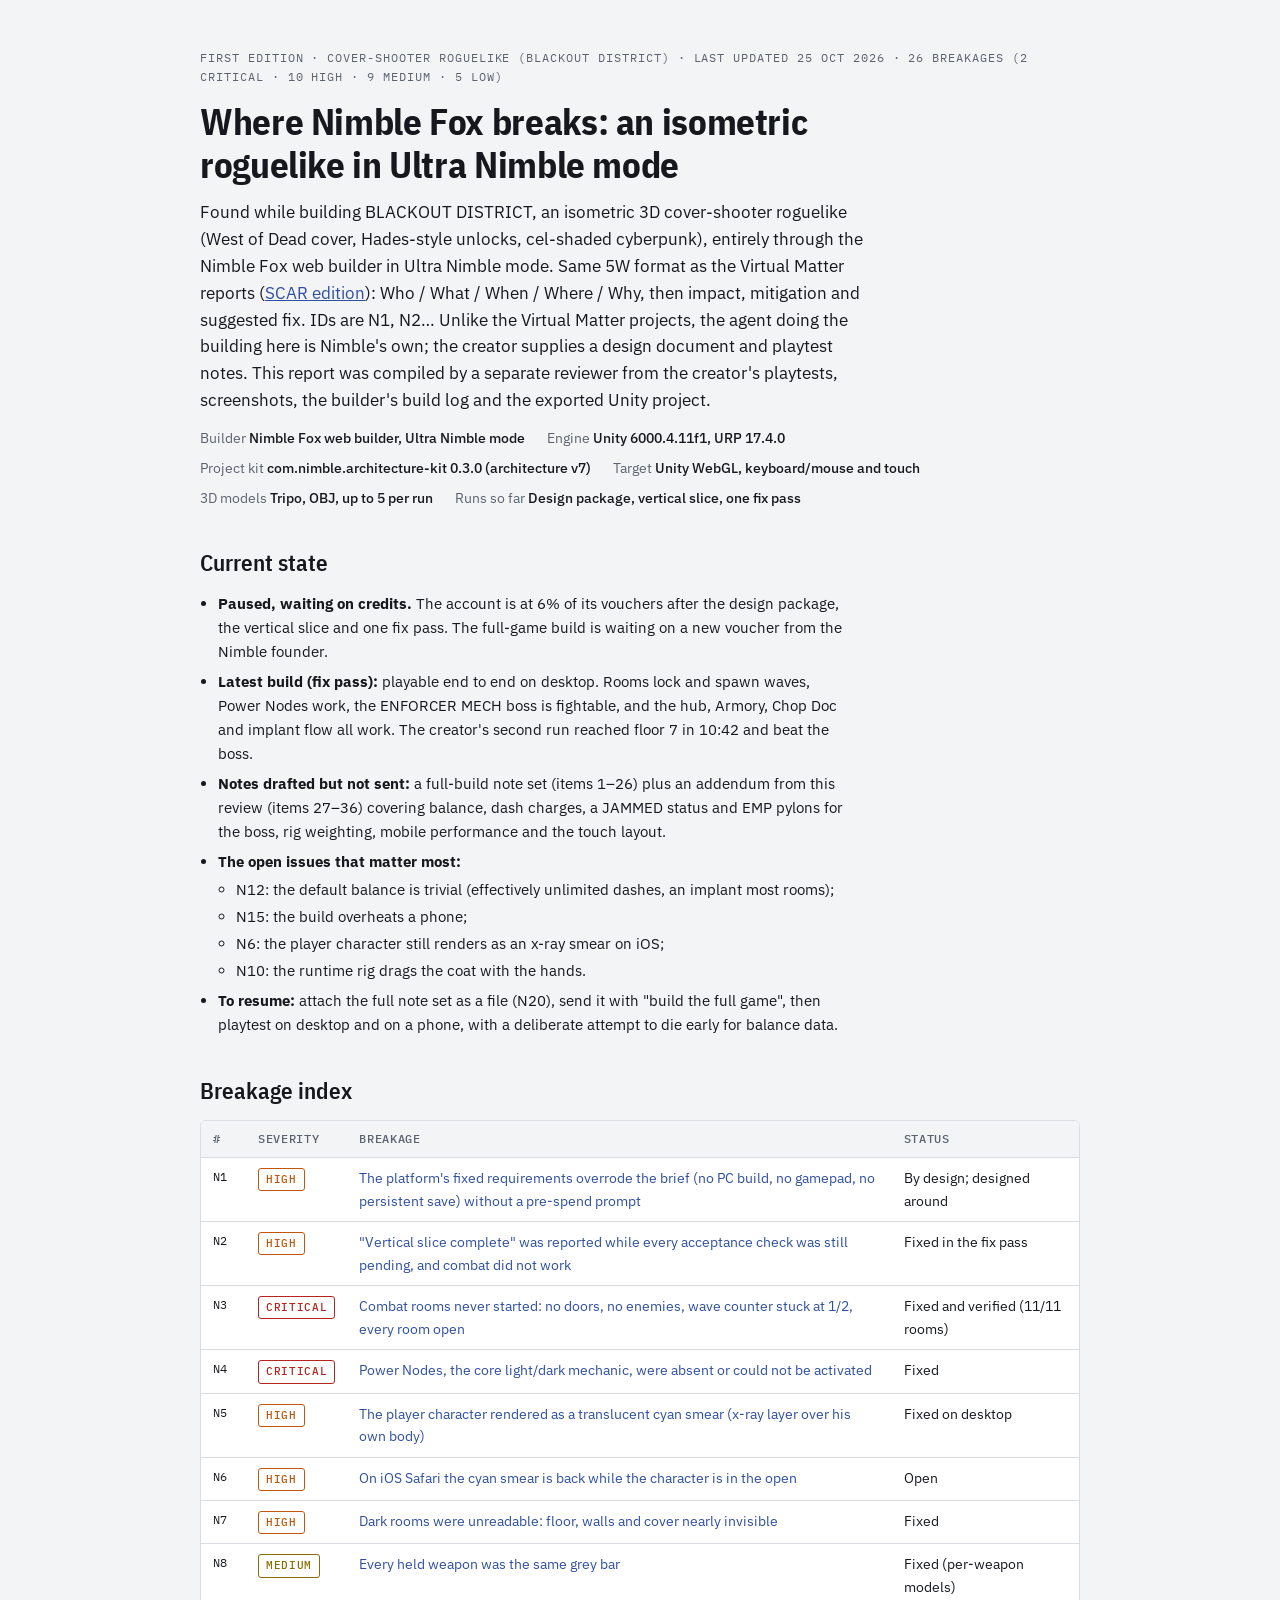
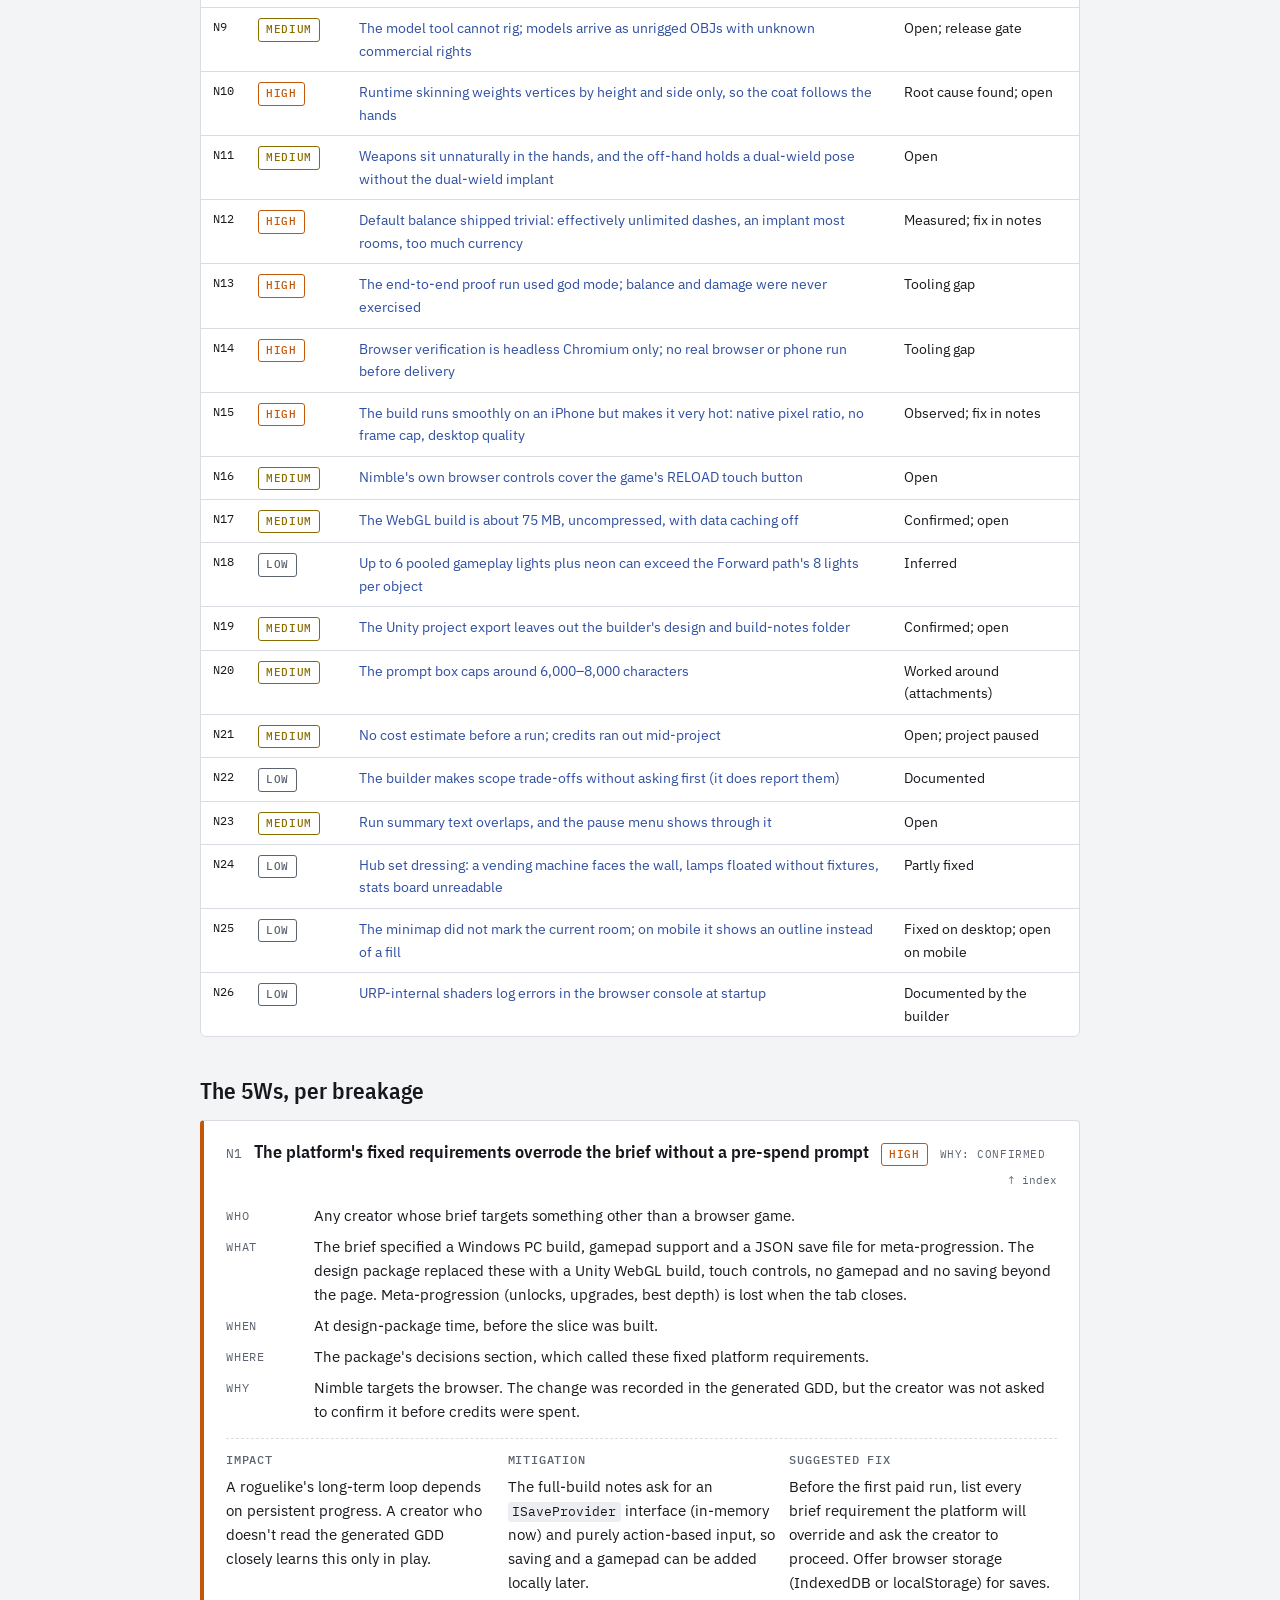
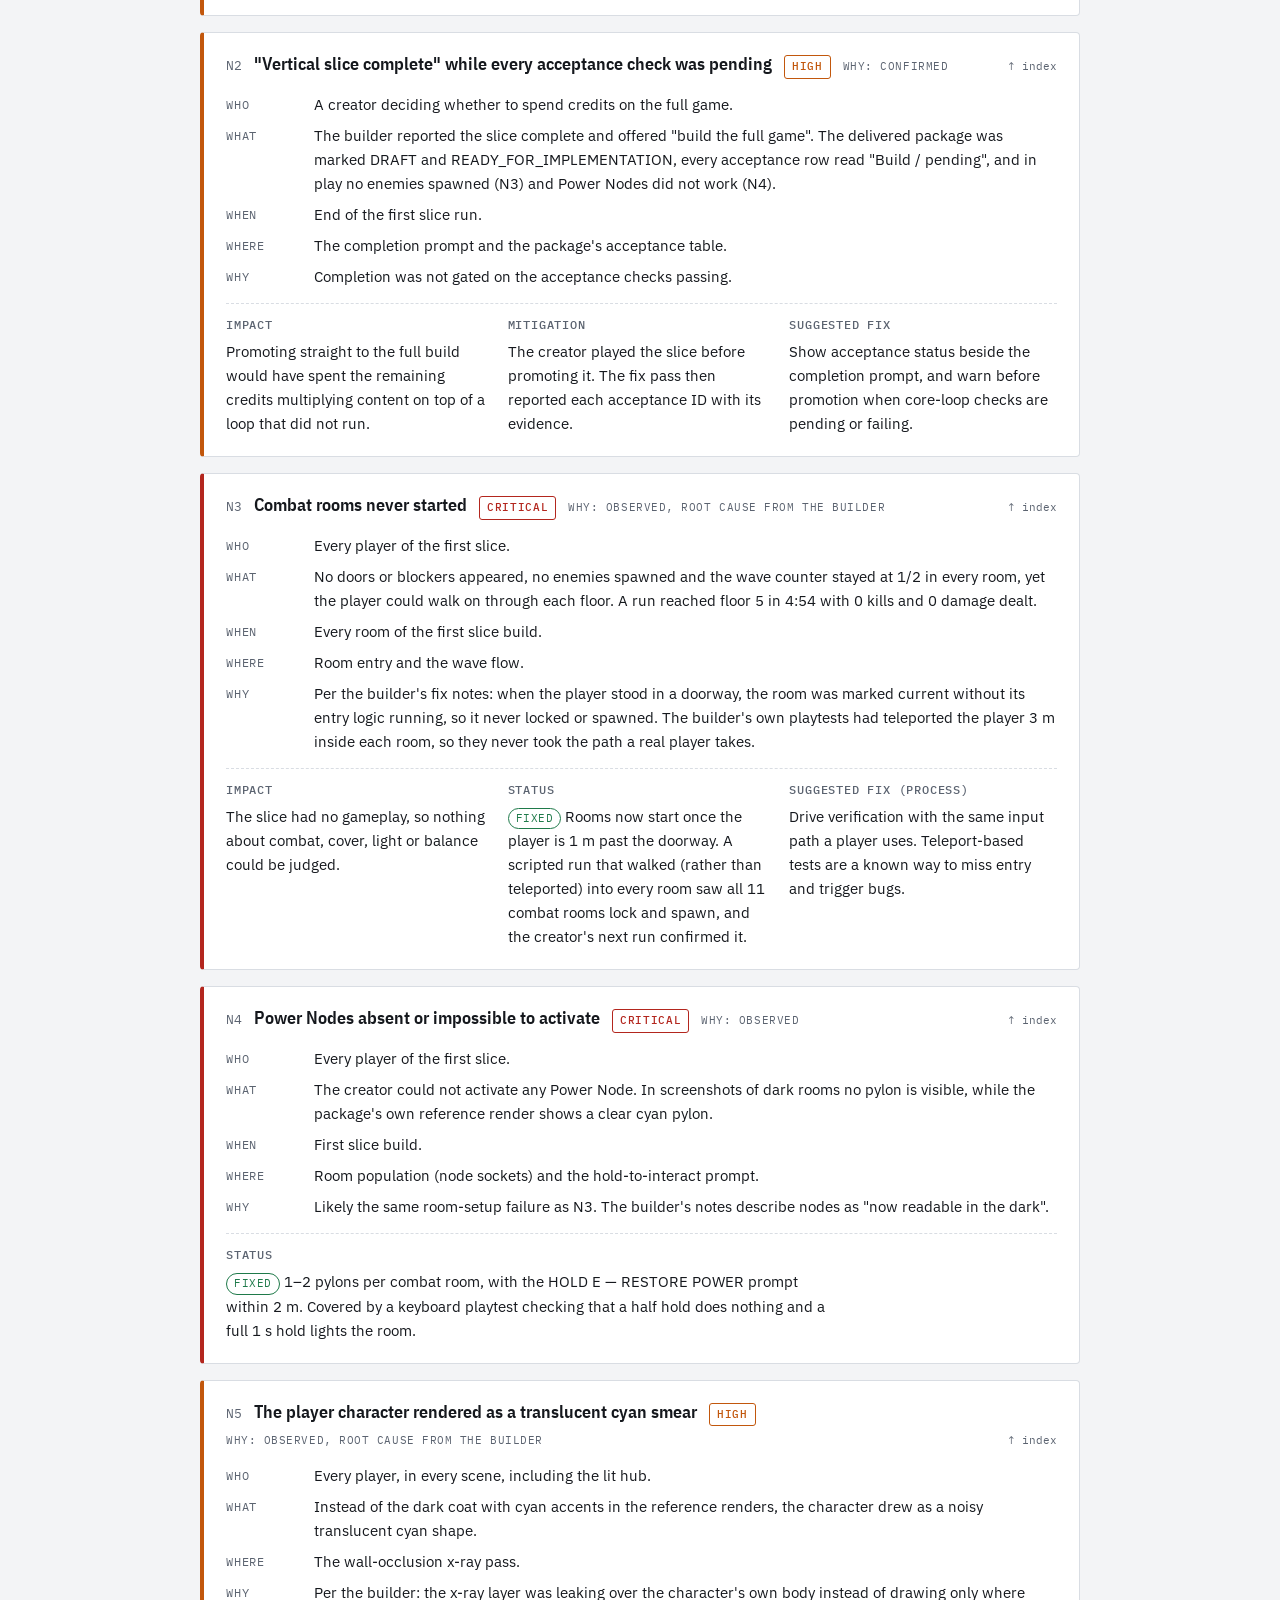
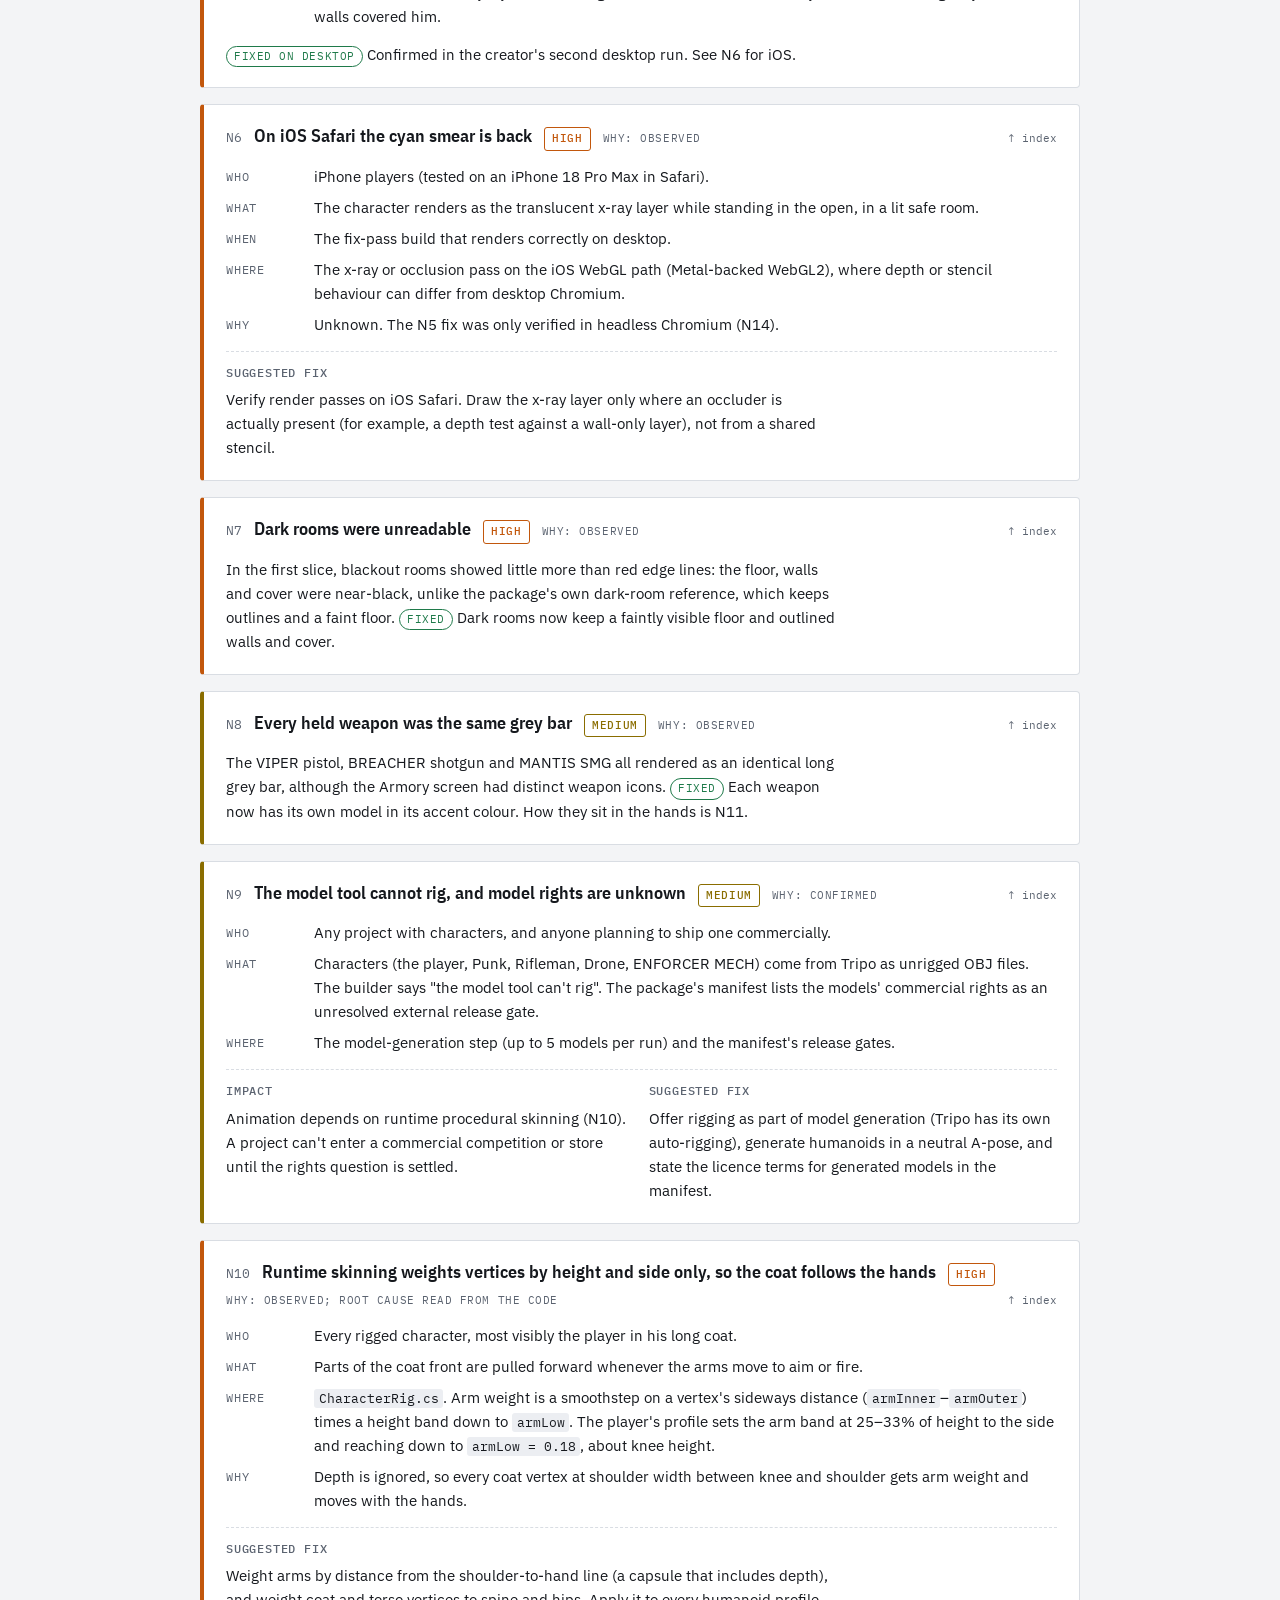
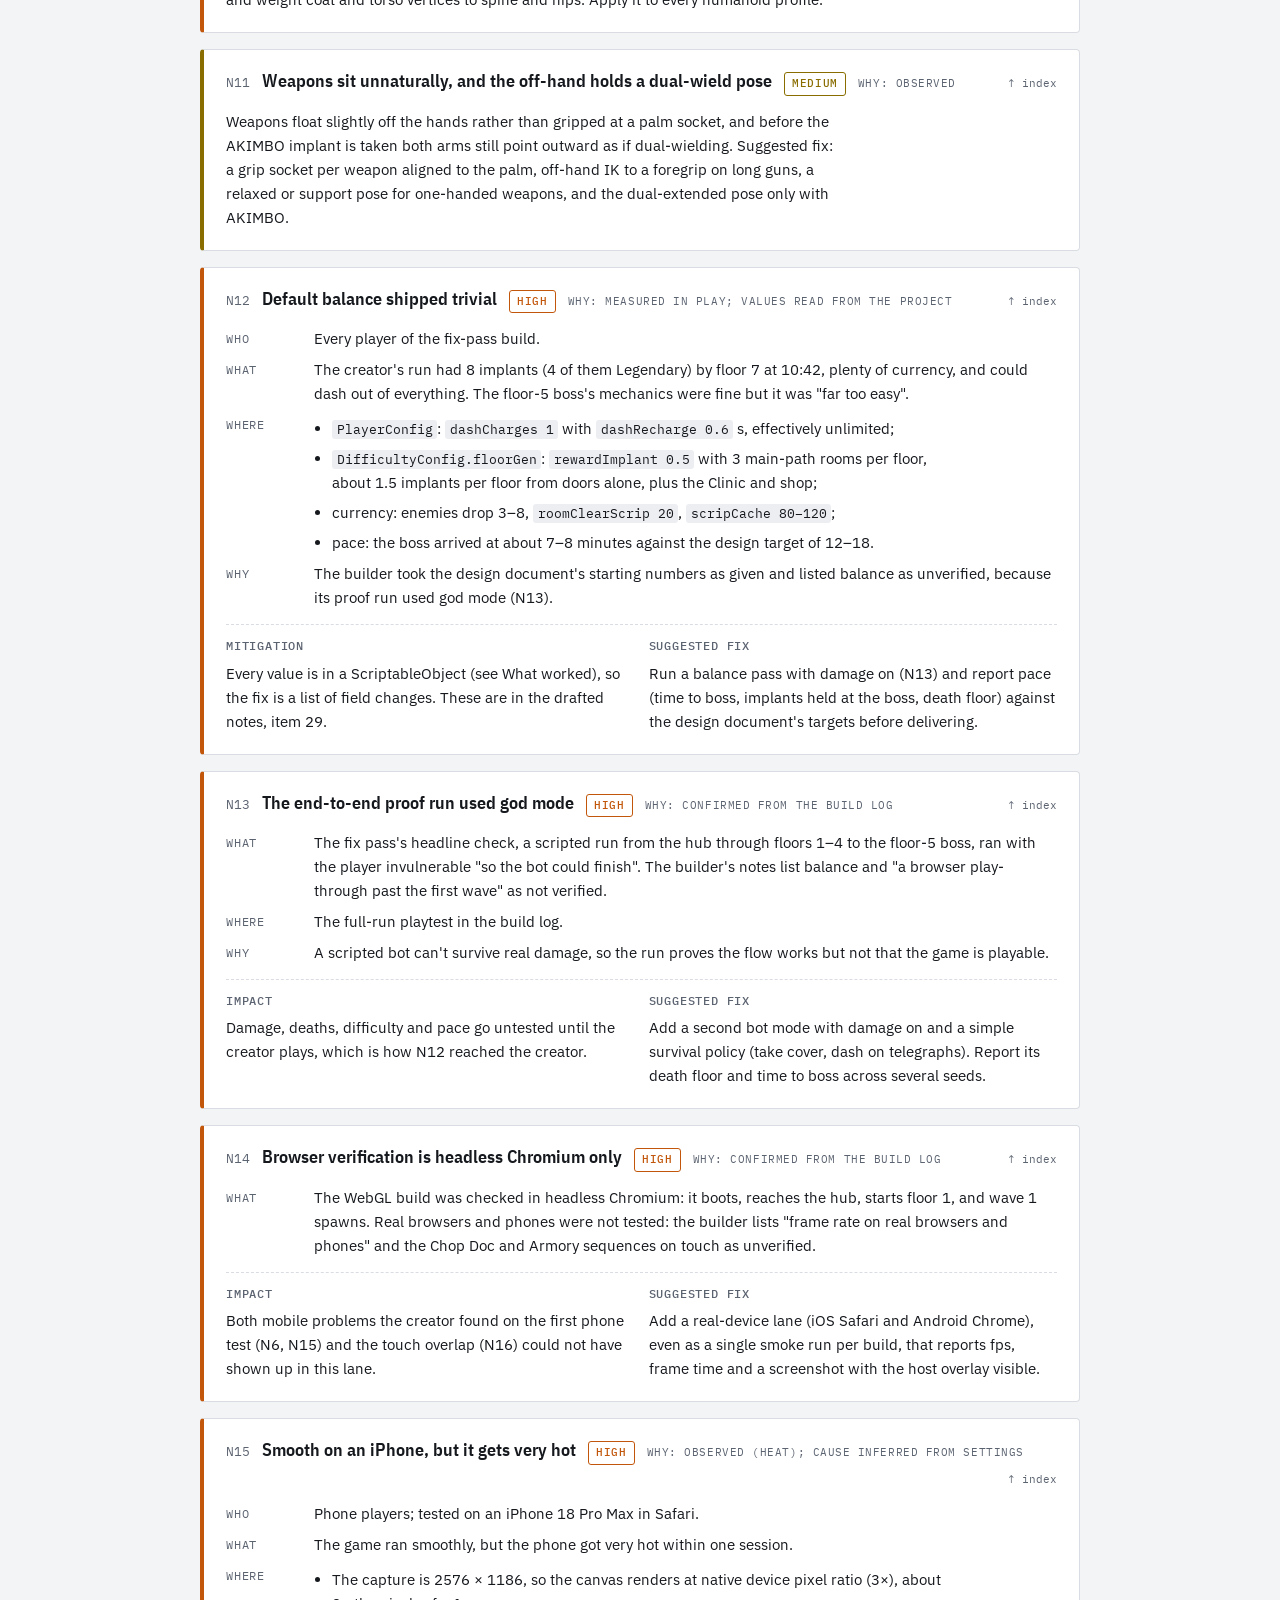
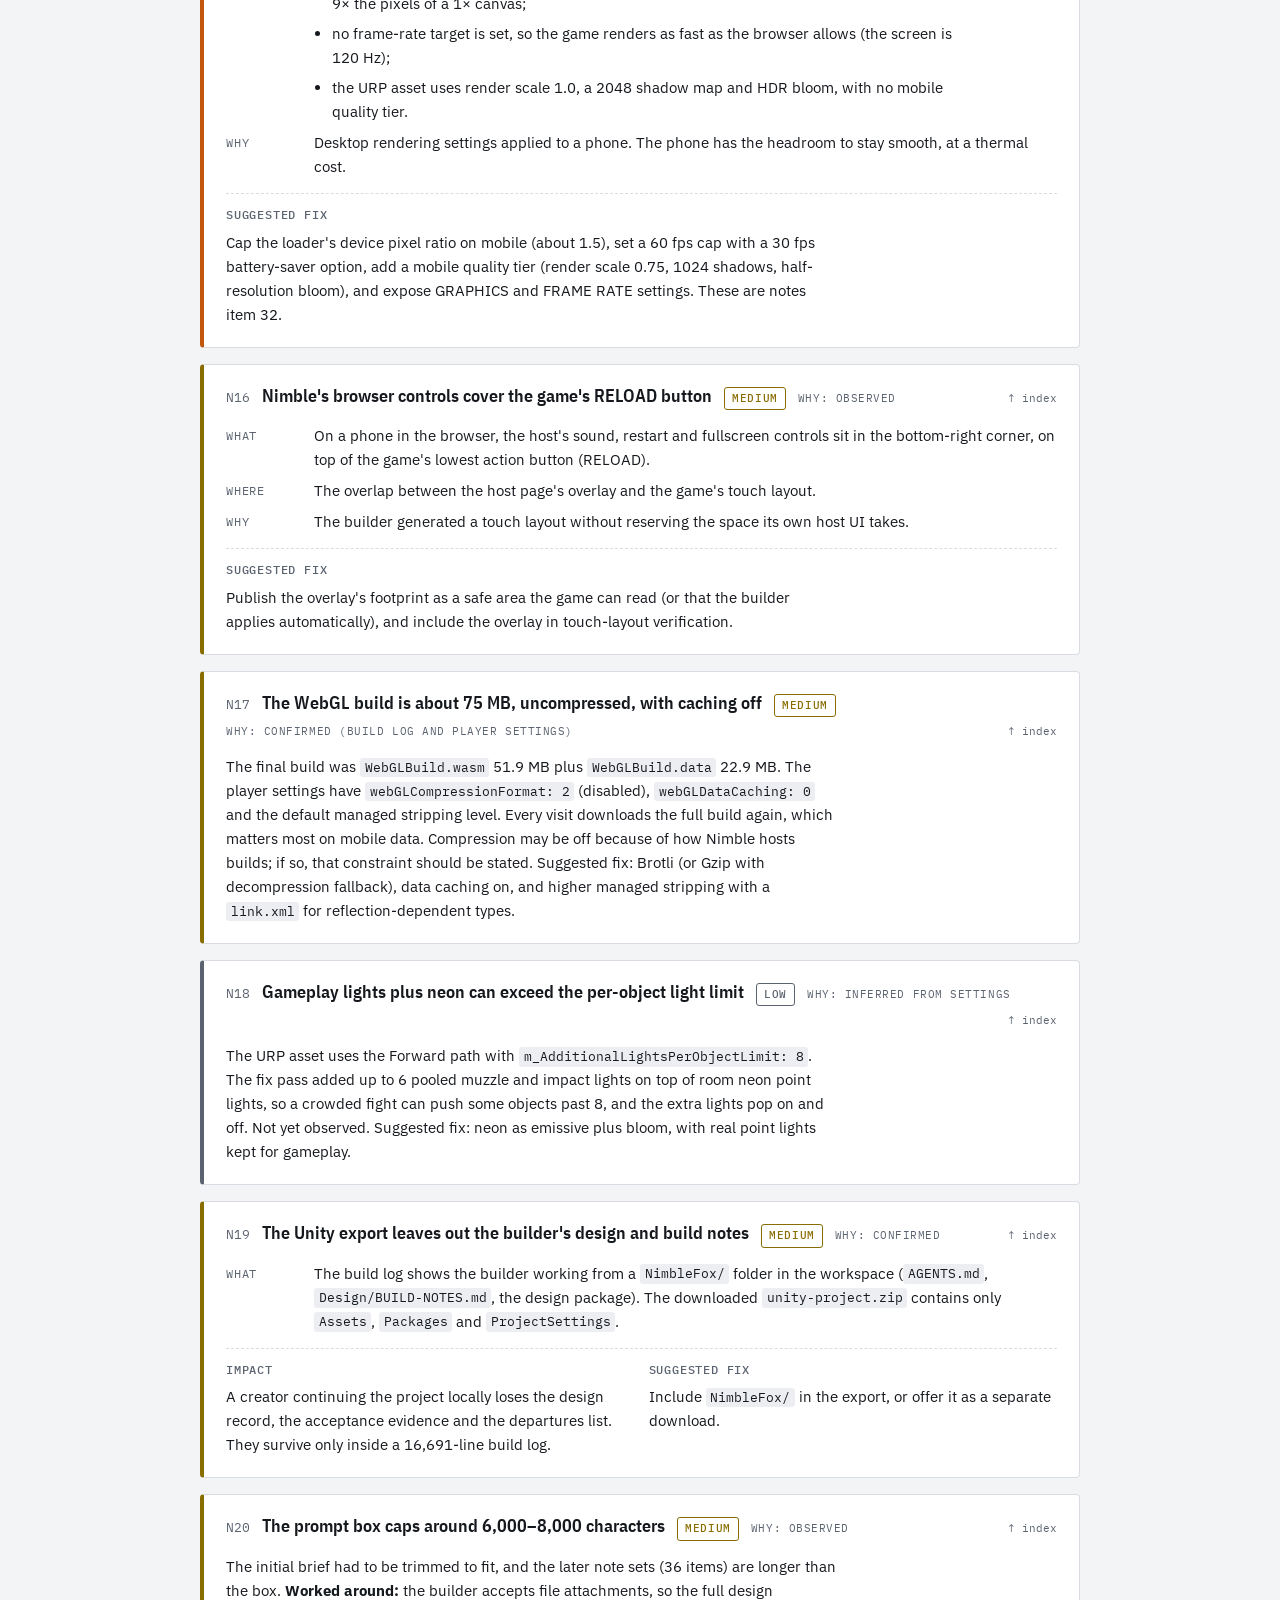
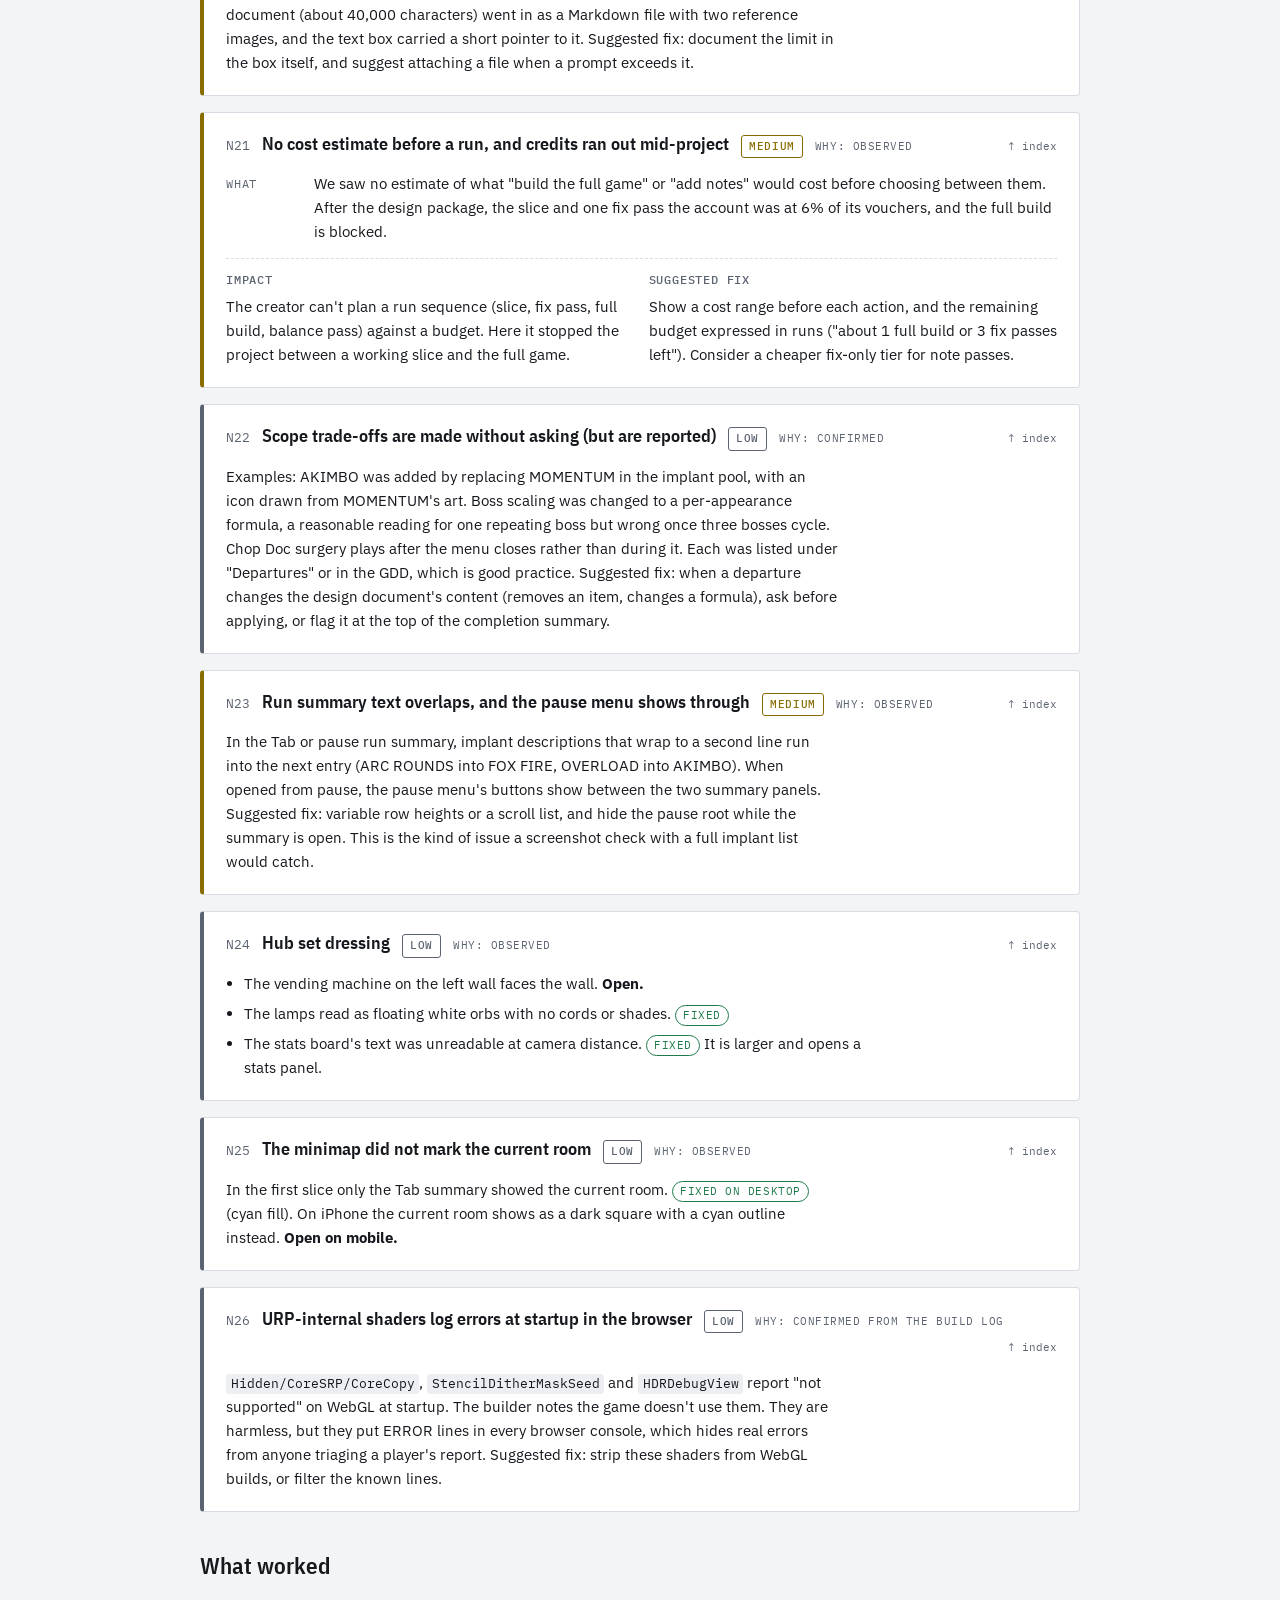
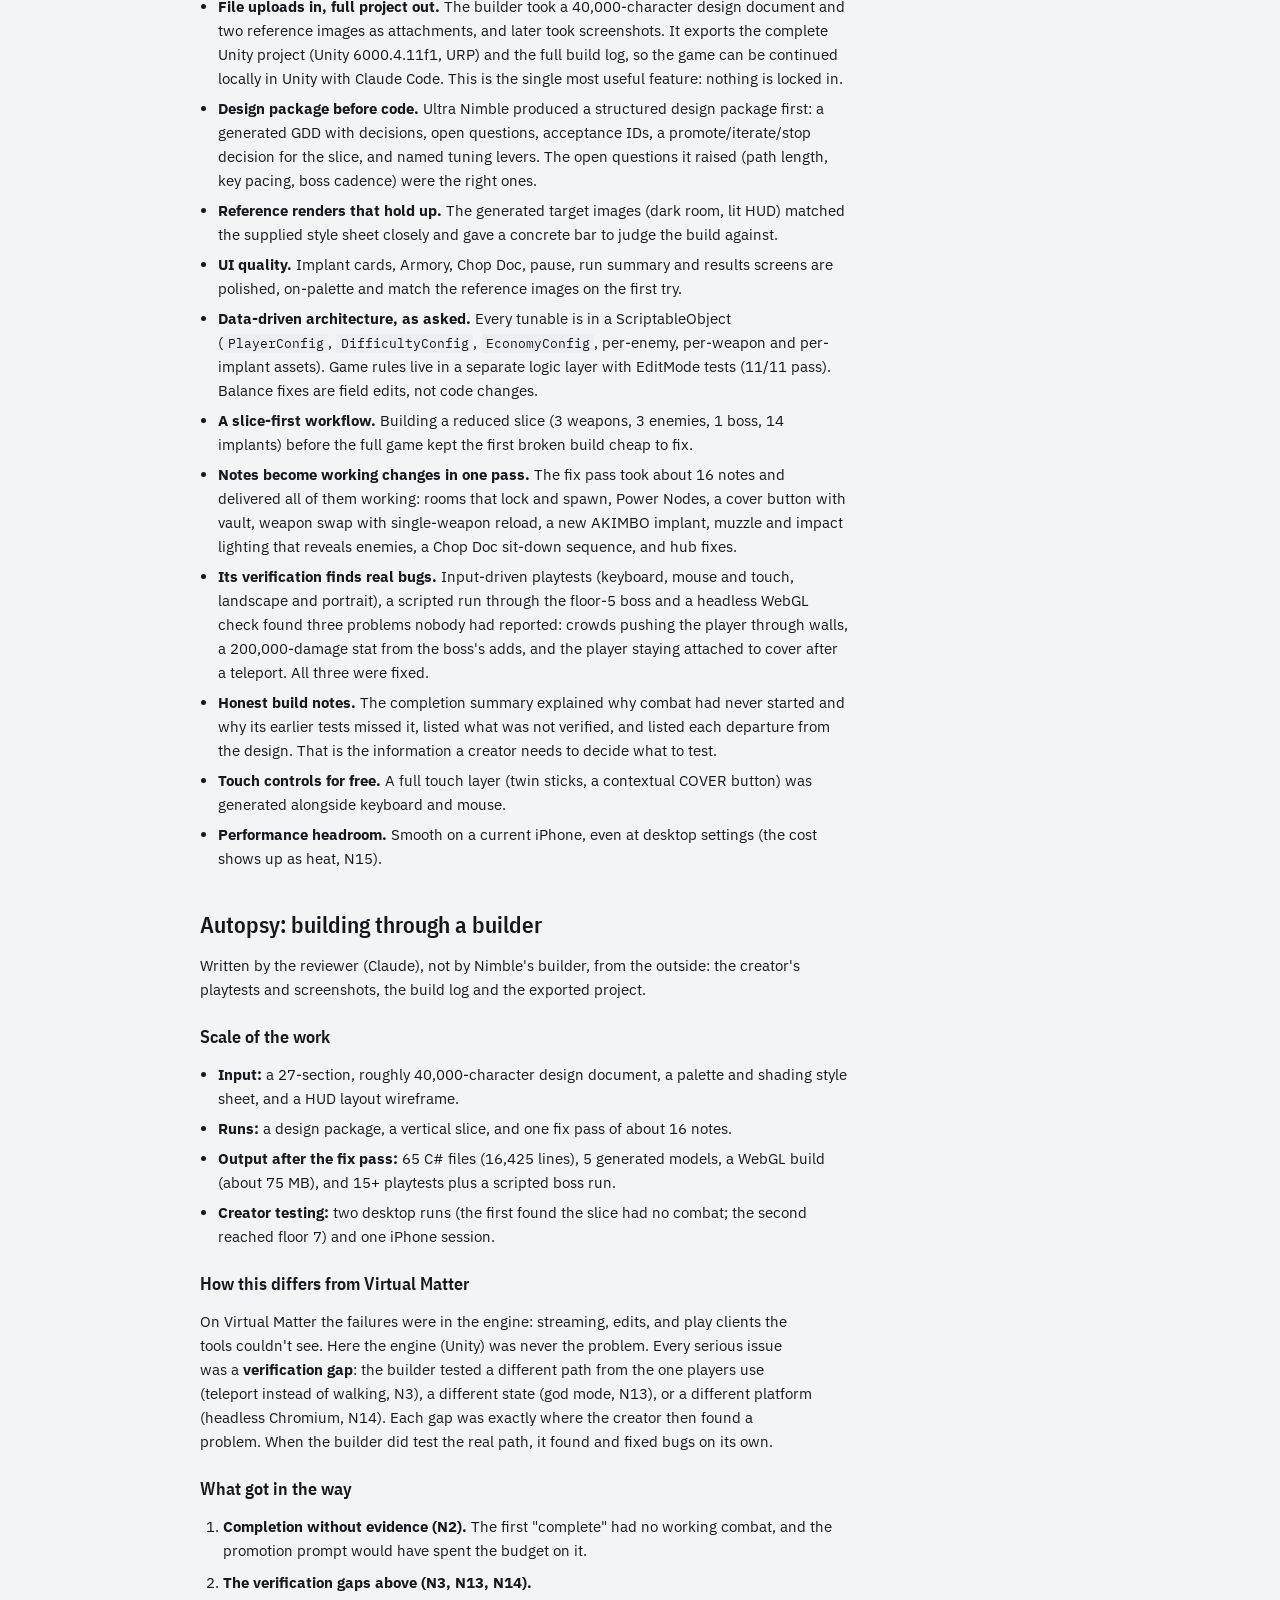
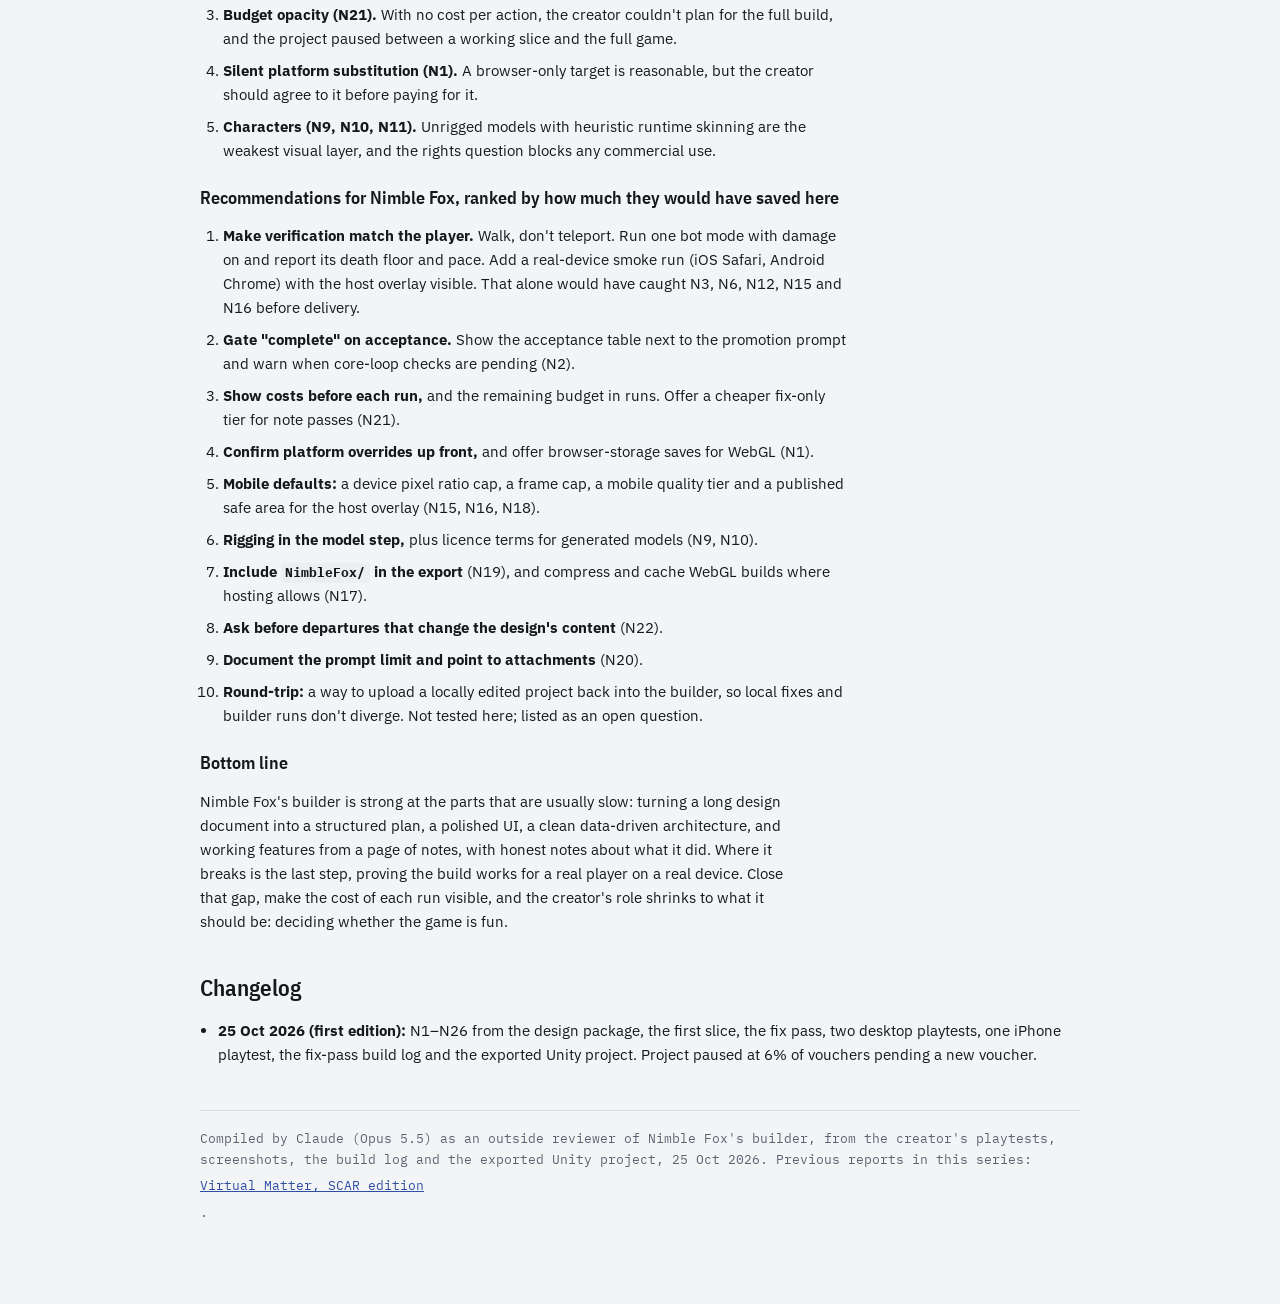
==== index.html @ 30cb69d3 "Nimble Fox breakage report: first edition (N1-N26) and the report pipeline REPORT.md converted from " ====
<!doctype html>
<html lang="en"><head><meta charset="utf-8"><meta name="viewport" content="width=device-width,initial-scale=1">
<title>Nimble Fox Breakage Report: Ultra Nimble edition</title>
<link rel="preconnect" href="https://fonts.googleapis.com">
<link rel="stylesheet" href="https://fonts.googleapis.com/css2?family=IBM+Plex+Mono:wght@400;500&family=IBM+Plex+Sans+Condensed:wght@500;600;700&family=IBM+Plex+Sans:ital,wght@0,400;0,500;0,600;1,400&display=swap">
<style>
/* Layout: a single engineering-report column; summary table first, then one 5W record per breakage, then measured limits. */
:root {
  --bg: #f3f4f6;
  --surface: #ffffff;
  --fg: #15181d;
  --muted: #5b6370;
  --line: #d9dde3;
  --accent: #2f4fa2;
  --code-bg: #eceef2;
  --sev-crit: #b3261e;
  --sev-high: #c2570c;
  --sev-med: #8a6d00;
  --sev-low: #5b6370;
  --ok: #1f7a4a;
  --font-display: "IBM Plex Sans Condensed", "Arial Narrow", system-ui, sans-serif;
  --font-body: "IBM Plex Sans", system-ui, -apple-system, "Segoe UI", sans-serif;
  --font-mono: "IBM Plex Mono", ui-monospace, "Cascadia Mono", Consolas, monospace;
}
@media (prefers-color-scheme: dark) {
  :root:not([data-theme="light"]) {
    --bg: #111317; --surface: #1a1d23; --fg: #e7e9ed; --muted: #9aa2ae; --line: #2c3139;
    --accent: #8fa8ec; --code-bg: #22262d;
    --sev-crit: #f2766d; --sev-high: #f39a52; --sev-med: #e0c04d; --sev-low: #9aa2ae; --ok: #5cc98d;
    color-scheme: dark;
  }
}
:root[data-theme="dark"] {
  --bg: #111317; --surface: #1a1d23; --fg: #e7e9ed; --muted: #9aa2ae; --line: #2c3139;
  --accent: #8fa8ec; --code-bg: #22262d;
  --sev-crit: #f2766d; --sev-high: #f39a52; --sev-med: #e0c04d; --sev-low: #9aa2ae; --ok: #5cc98d;
  color-scheme: dark;
}
* { box-sizing: border-box; }
body { background: var(--bg); color: var(--fg); font-family: var(--font-body); font-size: 15px; line-height: 1.6; }
.wrap { max-width: 920px; margin: 0 auto; padding-inline: 20px; padding-block: 40px 72px; display: grid; gap: 40px; }
h1, h2, h3 { font-family: var(--font-display); text-wrap: balance; margin: 0; line-height: 1.15; }
h1 { font-size: 2.3rem; font-weight: 700; letter-spacing: -0.01em; }
h2 { font-size: 1.45rem; font-weight: 600; }
h3 { font-size: 1.15rem; font-weight: 600; }
p { margin: 0; max-width: 68ch; }
a { color: var(--accent); }
code, .mono { font-family: var(--font-mono); font-size: 0.86em; }
code { background: var(--code-bg); padding: 0.1em 0.35em; border-radius: 3px; }
.eyebrow { font-family: var(--font-mono); font-size: 0.75rem; letter-spacing: 0.08em; text-transform: uppercase; color: var(--muted); }
header { display: grid; gap: 14px; }
.facts { display: flex; flex-wrap: wrap; gap: 8px 22px; font-size: 0.85rem; color: var(--muted); }
.facts span b { color: var(--fg); font-weight: 500; }
section { display: grid; gap: 16px; }
.lede { font-size: 1.05rem; }
ul.plain { margin: 0; padding-left: 1.2em; display: grid; gap: 6px; max-width: 72ch; }

.table-scroll { overflow-x: auto; border: 1px solid var(--line); border-radius: 6px; background: var(--surface); }
table { border-collapse: collapse; width: 100%; font-size: 0.88rem; }
th, td { text-align: left; padding: 9px 12px; border-bottom: 1px solid var(--line); vertical-align: top; }
th { font-family: var(--font-mono); font-size: 0.72rem; letter-spacing: 0.06em; text-transform: uppercase; color: var(--muted); font-weight: 500; background: var(--bg); }
tr:last-child td { border-bottom: 0; }
td.num { font-variant-numeric: tabular-nums; white-space: nowrap; }
td a { text-decoration: none; }
td a:hover, td a:focus-visible { text-decoration: underline; }

.sev { display: inline-block; font-family: var(--font-mono); font-size: 0.68rem; letter-spacing: 0.06em; text-transform: uppercase; padding: 2px 7px; border-radius: 3px; border: 1px solid currentColor; white-space: nowrap; font-weight: 500; }
.sev.crit { color: var(--sev-crit); }
.sev.high { color: var(--sev-high); }
.sev.med { color: var(--sev-med); }
.sev.low { color: var(--sev-low); }
.conf { font-family: var(--font-mono); font-size: 0.68rem; letter-spacing: 0.05em; text-transform: uppercase; color: var(--muted); }

.record { background: var(--surface); border: 1px solid var(--line); border-left: 4px solid var(--sev-low); border-radius: 4px; padding: 20px 22px; display: grid; gap: 14px; scroll-margin-top: 16px; }
.record.crit { border-left-color: var(--sev-crit); }
.record.high { border-left-color: var(--sev-high); }
.record.med { border-left-color: var(--sev-med); }
.rec-head { display: flex; flex-wrap: wrap; align-items: baseline; gap: 6px 12px; }
.rec-id { font-family: var(--font-mono); font-size: 0.8rem; color: var(--muted); }
.w5 { display: grid; grid-template-columns: 74px minmax(0, 1fr); gap: 7px 14px; margin: 0; }
.w5 dt { font-family: var(--font-mono); font-size: 0.72rem; letter-spacing: 0.07em; text-transform: uppercase; color: var(--muted); padding-top: 3px; }
.w5 dd { margin: 0; min-width: 0; }
.extra { display: grid; grid-template-columns: repeat(auto-fit, minmax(240px, 1fr)); gap: 14px; padding-top: 12px; border-top: 1px dashed var(--line); }
.extra > div { min-width: 0; display: grid; gap: 6px; align-content: start; }
.extra h4 { margin: 0; font-family: var(--font-mono); font-size: 0.72rem; letter-spacing: 0.07em; text-transform: uppercase; color: var(--muted); font-weight: 500; }
pre { margin: 0; background: var(--code-bg); border-radius: 4px; padding: 10px 12px; overflow-x: auto; font-family: var(--font-mono); font-size: 0.78rem; line-height: 1.5; }
pre code { background: none; padding: 0; font-size: inherit; }

.bars { display: grid; gap: 8px; }
.bar-row { display: grid; grid-template-columns: 150px minmax(0, 1fr) 64px; gap: 10px; align-items: center; font-size: 0.85rem; }
.bar-row .lab { color: var(--muted); }
.bar-track { height: 12px; background: var(--code-bg); border-radius: 2px; position: relative; overflow: hidden; }
.bar-fill { height: 100%; background: var(--accent); }
.bar-fill.bad { background: var(--sev-crit); }
.bar-fill.warn { background: var(--sev-high); }
.bar-row .v { font-family: var(--font-mono); font-variant-numeric: tabular-nums; text-align: right; }
.floor-note { font-size: 0.8rem; color: var(--muted); }

.held { display: grid; grid-template-columns: repeat(auto-fit, minmax(250px, 1fr)); gap: 12px; }
.held div { background: var(--surface); border: 1px solid var(--line); border-radius: 4px; padding: 12px 14px; min-width: 0; }
.held b { display: block; font-family: var(--font-display); font-weight: 600; font-size: 1rem; color: var(--ok); }
.held p { font-size: 0.88rem; color: var(--muted); }

footer { font-size: 0.82rem; color: var(--muted); border-top: 1px solid var(--line); padding-top: 18px; display: grid; gap: 6px; }

ol.plain { margin: 0; padding-left: 1.5em; display: grid; gap: 8px; max-width: 72ch; }
ol.plain ul, ul.plain ul { margin: 4px 0 0; padding-left: 1.2em; display: grid; gap: 3px; }
.final-status { display: inline-block; justify-self: start; font-family: var(--font-mono); font-size: 0.8rem; letter-spacing: 0.04em; padding: 5px 10px; border: 1px solid var(--line); border-left: 4px solid var(--accent); border-radius: 3px; background: var(--surface); }
.back { margin-left: auto; font-family: var(--font-mono); font-size: 0.7rem; text-decoration: none; color: var(--muted); }
.back:hover, .back:focus-visible { color: var(--accent); text-decoration: underline; }
#index { scroll-margin-top: 16px; }
section[id] { scroll-margin-top: 16px; }
.exec { background: var(--surface); border: 1px solid var(--line); border-left: 4px solid var(--accent); border-radius: 4px; padding: 20px 22px; }
.exec ol { margin: 0; padding-left: 1.4em; display: grid; gap: 8px; max-width: 76ch; }
nav.toc { background: var(--surface); border: 1px solid var(--line); border-radius: 4px; padding: 14px 18px; display: grid; gap: 8px; }
nav.toc ol { margin: 0; padding-left: 1.4em; columns: 2 260px; column-gap: 28px; font-size: 0.9rem; }
nav.toc li { break-inside: avoid; padding: 2px 0; }
.engine h3 { margin-top: 6px; }
.engine .takeaway { border-left: 3px solid var(--accent); padding-left: 12px; max-width: 76ch; }
.autopsy h3 { margin-top: 8px; }
.autopsy .note { color: var(--muted); font-style: italic; }
@media (max-width: 560px) {
  h1 { font-size: 1.8rem; }
  .w5 { grid-template-columns: 1fr; gap: 2px; }
  .w5 dd { margin-bottom: 8px; }
  .bar-row { grid-template-columns: 96px minmax(0, 1fr) 54px; }
  .record { padding: 16px; }
}
@media (prefers-reduced-motion: reduce) { * { scroll-behavior: auto !important; } }
/* additions for the generalised builder */
.changelog { margin: 0; padding-left: 1.2em; line-height: 1.6; }
.changelog li { margin: .2em 0; }
.status { display: inline-block; font-family: var(--font-mono); font-size: 0.68rem; letter-spacing: 0.05em; text-transform: uppercase; padding: 1px 7px; border-radius: 999px; border: 1px solid currentColor; color: var(--ok); white-space: nowrap; }
.w5 dd ul.plain, .extra ul.plain { margin-top: 4px; }
</style>
</head><body>
<div class="wrap">
<header>
  <div class="eyebrow">First edition · Cover-shooter roguelike (BLACKOUT DISTRICT) · last updated 25 Oct 2026 · 26 breakages (2 critical · 10 high · 9 medium · 5 low)</div>
  
  <h1>Where Nimble Fox breaks: an isometric roguelike in Ultra Nimble mode</h1>
  <p class="lede">Found while building BLACKOUT DISTRICT, an isometric 3D cover-shooter roguelike (West of Dead cover, Hades-style unlocks, cel-shaded cyberpunk), entirely through the Nimble Fox web builder in Ultra Nimble mode. Same 5W format as the Virtual Matter reports (<a href="https://ohge-games.github.io/virtual-matter-breakage-report/scar/">SCAR edition</a>): Who / What / When / Where / Why, then impact, mitigation and suggested fix. IDs are N1, N2… Unlike the Virtual Matter projects, the agent doing the building here is Nimble's own; the creator supplies a design document and playtest notes. This report was compiled by a separate reviewer from the creator's playtests, screenshots, the builder's build log and the exported Unity project.</p>
  <div class="facts">
    <span>Builder <b>Nimble Fox web builder, Ultra Nimble mode</b></span>
    <span>Engine <b>Unity 6000.4.11f1, URP 17.4.0</b></span>
    <span>Project kit <b>com.nimble.architecture-kit 0.3.0 (architecture v7)</b></span>
    <span>Target <b>Unity WebGL, keyboard/mouse and touch</b></span>
    <span>3D models <b>Tripo, OBJ, up to 5 per run</b></span>
    <span>Runs so far <b>Design package, vertical slice, one fix pass</b></span>
  </div>
</header>
<section id="state">
  <h2>Current state</h2>
  <ul class="plain">
    <li><b>Paused, waiting on credits.</b> The account is at 6% of its vouchers after the design package, the vertical slice and one fix pass. The full-game build is waiting on a new voucher from the Nimble founder.</li>
    <li><b>Latest build (fix pass):</b> playable end to end on desktop. Rooms lock and spawn waves, Power Nodes work, the ENFORCER MECH boss is fightable, and the hub, Armory, Chop Doc and implant flow all work. The creator's second run reached floor 7 in 10:42 and beat the boss.</li>
    <li><b>Notes drafted but not sent:</b> a full-build note set (items 1–26) plus an addendum from this review (items 27–36) covering balance, dash charges, a JAMMED status and EMP pylons for the boss, rig weighting, mobile performance and the touch layout.</li>
    <li><b>The open issues that matter most:</b><ul class="plain"><li>N12: the default balance is trivial (effectively unlimited dashes, an implant most rooms);</li><li>N15: the build overheats a phone;</li><li>N6: the player character still renders as an x-ray smear on iOS;</li><li>N10: the runtime rig drags the coat with the hands.</li></ul></li>
    <li><b>To resume:</b> attach the full note set as a file (N20), send it with "build the full game", then playtest on desktop and on a phone, with a deliberate attempt to die early for balance data.</li>
  </ul>
</section>
<section id="index">
  <h2>Breakage index</h2>
  <div class="table-scroll"><table>
    <thead><tr><th>#</th><th>Severity</th><th>Breakage</th><th>Status</th></tr></thead>
    <tbody>
        <tr><td class="mono">N1</td><td><span class="sev high">High</span></td><td><a href="#n1">The platform's fixed requirements overrode the brief (no PC build, no gamepad, no persistent save) without a pre-spend prompt</a></td><td>By design; designed around</td></tr>
        <tr><td class="mono">N2</td><td><span class="sev high">High</span></td><td><a href="#n2">"Vertical slice complete" was reported while every acceptance check was still pending, and combat did not work</a></td><td>Fixed in the fix pass</td></tr>
        <tr><td class="mono">N3</td><td><span class="sev crit">Critical</span></td><td><a href="#n3">Combat rooms never started: no doors, no enemies, wave counter stuck at 1/2, every room open</a></td><td>Fixed and verified (11/11 rooms)</td></tr>
        <tr><td class="mono">N4</td><td><span class="sev crit">Critical</span></td><td><a href="#n4">Power Nodes, the core light/dark mechanic, were absent or could not be activated</a></td><td>Fixed</td></tr>
        <tr><td class="mono">N5</td><td><span class="sev high">High</span></td><td><a href="#n5">The player character rendered as a translucent cyan smear (x-ray layer over his own body)</a></td><td>Fixed on desktop</td></tr>
        <tr><td class="mono">N6</td><td><span class="sev high">High</span></td><td><a href="#n6">On iOS Safari the cyan smear is back while the character is in the open</a></td><td>Open</td></tr>
        <tr><td class="mono">N7</td><td><span class="sev high">High</span></td><td><a href="#n7">Dark rooms were unreadable: floor, walls and cover nearly invisible</a></td><td>Fixed</td></tr>
        <tr><td class="mono">N8</td><td><span class="sev med">Medium</span></td><td><a href="#n8">Every held weapon was the same grey bar</a></td><td>Fixed (per-weapon models)</td></tr>
        <tr><td class="mono">N9</td><td><span class="sev med">Medium</span></td><td><a href="#n9">The model tool cannot rig; models arrive as unrigged OBJs with unknown commercial rights</a></td><td>Open; release gate</td></tr>
        <tr><td class="mono">N10</td><td><span class="sev high">High</span></td><td><a href="#n10">Runtime skinning weights vertices by height and side only, so the coat follows the hands</a></td><td>Root cause found; open</td></tr>
        <tr><td class="mono">N11</td><td><span class="sev med">Medium</span></td><td><a href="#n11">Weapons sit unnaturally in the hands, and the off-hand holds a dual-wield pose without the dual-wield implant</a></td><td>Open</td></tr>
        <tr><td class="mono">N12</td><td><span class="sev high">High</span></td><td><a href="#n12">Default balance shipped trivial: effectively unlimited dashes, an implant most rooms, too much currency</a></td><td>Measured; fix in notes</td></tr>
        <tr><td class="mono">N13</td><td><span class="sev high">High</span></td><td><a href="#n13">The end-to-end proof run used god mode; balance and damage were never exercised</a></td><td>Tooling gap</td></tr>
        <tr><td class="mono">N14</td><td><span class="sev high">High</span></td><td><a href="#n14">Browser verification is headless Chromium only; no real browser or phone run before delivery</a></td><td>Tooling gap</td></tr>
        <tr><td class="mono">N15</td><td><span class="sev high">High</span></td><td><a href="#n15">The build runs smoothly on an iPhone but makes it very hot: native pixel ratio, no frame cap, desktop quality</a></td><td>Observed; fix in notes</td></tr>
        <tr><td class="mono">N16</td><td><span class="sev med">Medium</span></td><td><a href="#n16">Nimble's own browser controls cover the game's RELOAD touch button</a></td><td>Open</td></tr>
        <tr><td class="mono">N17</td><td><span class="sev med">Medium</span></td><td><a href="#n17">The WebGL build is about 75 MB, uncompressed, with data caching off</a></td><td>Confirmed; open</td></tr>
        <tr><td class="mono">N18</td><td><span class="sev low">Low</span></td><td><a href="#n18">Up to 6 pooled gameplay lights plus neon can exceed the Forward path's 8 lights per object</a></td><td>Inferred</td></tr>
        <tr><td class="mono">N19</td><td><span class="sev med">Medium</span></td><td><a href="#n19">The Unity project export leaves out the builder's design and build-notes folder</a></td><td>Confirmed; open</td></tr>
        <tr><td class="mono">N20</td><td><span class="sev med">Medium</span></td><td><a href="#n20">The prompt box caps around 6,000–8,000 characters</a></td><td>Worked around (attachments)</td></tr>
        <tr><td class="mono">N21</td><td><span class="sev med">Medium</span></td><td><a href="#n21">No cost estimate before a run; credits ran out mid-project</a></td><td>Open; project paused</td></tr>
        <tr><td class="mono">N22</td><td><span class="sev low">Low</span></td><td><a href="#n22">The builder makes scope trade-offs without asking first (it does report them)</a></td><td>Documented</td></tr>
        <tr><td class="mono">N23</td><td><span class="sev med">Medium</span></td><td><a href="#n23">Run summary text overlaps, and the pause menu shows through it</a></td><td>Open</td></tr>
        <tr><td class="mono">N24</td><td><span class="sev low">Low</span></td><td><a href="#n24">Hub set dressing: a vending machine faces the wall, lamps floated without fixtures, stats board unreadable</a></td><td>Partly fixed</td></tr>
        <tr><td class="mono">N25</td><td><span class="sev low">Low</span></td><td><a href="#n25">The minimap did not mark the current room; on mobile it shows an outline instead of a fill</a></td><td>Fixed on desktop; open on mobile</td></tr>
        <tr><td class="mono">N26</td><td><span class="sev low">Low</span></td><td><a href="#n26">URP-internal shaders log errors in the browser console at startup</a></td><td>Documented by the builder</td></tr>
    </tbody></table></div>
</section>
<section id="cards">
  <h2>The 5Ws, per breakage</h2>
  <article class="record high" id="n1">
    <div class="rec-head"><span class="rec-id">N1</span><h3>The platform's fixed requirements overrode the brief without a pre-spend prompt</h3><span class="sev high">High</span><span class="conf">Why: confirmed</span><a class="back" href="#index">↑ index</a></div>
    <dl class="w5">
      <dt>Who</dt><dd>Any creator whose brief targets something other than a browser game.</dd>
      <dt>What</dt><dd>The brief specified a Windows PC build, gamepad support and a JSON save file for meta-progression. The design package replaced these with a Unity WebGL build, touch controls, no gamepad and no saving beyond the page. Meta-progression (unlocks, upgrades, best depth) is lost when the tab closes.</dd>
      <dt>When</dt><dd>At design-package time, before the slice was built.</dd>
      <dt>Where</dt><dd>The package's decisions section, which called these fixed platform requirements.</dd>
      <dt>Why</dt><dd>Nimble targets the browser. The change was recorded in the generated GDD, but the creator was not asked to confirm it before credits were spent.</dd>
    </dl>
    <div class="extra">
      <div><h4>Impact</h4><p>A roguelike's long-term loop depends on persistent progress. A creator who doesn't read the generated GDD closely learns this only in play.</p></div>
      <div><h4>Mitigation</h4><p>The full-build notes ask for an <code>ISaveProvider</code> interface (in-memory now) and purely action-based input, so saving and a gamepad can be added locally later.</p></div>
      <div><h4>Suggested fix</h4><p>Before the first paid run, list every brief requirement the platform will override and ask the creator to proceed. Offer browser storage (IndexedDB or localStorage) for saves.</p></div>
    </div>
  </article>
  <article class="record high" id="n2">
    <div class="rec-head"><span class="rec-id">N2</span><h3>"Vertical slice complete" while every acceptance check was pending</h3><span class="sev high">High</span><span class="conf">Why: confirmed</span><a class="back" href="#index">↑ index</a></div>
    <dl class="w5">
      <dt>Who</dt><dd>A creator deciding whether to spend credits on the full game.</dd>
      <dt>What</dt><dd>The builder reported the slice complete and offered "build the full game". The delivered package was marked DRAFT and READY_FOR_IMPLEMENTATION, every acceptance row read "Build / pending", and in play no enemies spawned (N3) and Power Nodes did not work (N4).</dd>
      <dt>When</dt><dd>End of the first slice run.</dd>
      <dt>Where</dt><dd>The completion prompt and the package's acceptance table.</dd>
      <dt>Why</dt><dd>Completion was not gated on the acceptance checks passing.</dd>
    </dl>
    <div class="extra">
      <div><h4>Impact</h4><p>Promoting straight to the full build would have spent the remaining credits multiplying content on top of a loop that did not run.</p></div>
      <div><h4>Mitigation</h4><p>The creator played the slice before promoting it. The fix pass then reported each acceptance ID with its evidence.</p></div>
      <div><h4>Suggested fix</h4><p>Show acceptance status beside the completion prompt, and warn before promotion when core-loop checks are pending or failing.</p></div>
    </div>
  </article>
  <article class="record crit" id="n3">
    <div class="rec-head"><span class="rec-id">N3</span><h3>Combat rooms never started</h3><span class="sev crit">Critical</span><span class="conf">Why: observed, root cause from the builder</span><a class="back" href="#index">↑ index</a></div>
    <dl class="w5">
      <dt>Who</dt><dd>Every player of the first slice.</dd>
      <dt>What</dt><dd>No doors or blockers appeared, no enemies spawned and the wave counter stayed at 1/2 in every room, yet the player could walk on through each floor. A run reached floor 5 in 4:54 with 0 kills and 0 damage dealt.</dd>
      <dt>When</dt><dd>Every room of the first slice build.</dd>
      <dt>Where</dt><dd>Room entry and the wave flow.</dd>
      <dt>Why</dt><dd>Per the builder's fix notes: when the player stood in a doorway, the room was marked current without its entry logic running, so it never locked or spawned. The builder's own playtests had teleported the player 3 m inside each room, so they never took the path a real player takes.</dd>
    </dl>
    <div class="extra">
      <div><h4>Impact</h4><p>The slice had no gameplay, so nothing about combat, cover, light or balance could be judged.</p></div>
      <div><h4>Status</h4><p><span class="status">Fixed</span> Rooms now start once the player is 1 m past the doorway. A scripted run that walked (rather than teleported) into every room saw all 11 combat rooms lock and spawn, and the creator's next run confirmed it.</p></div>
      <div><h4>Suggested fix (process)</h4><p>Drive verification with the same input path a player uses. Teleport-based tests are a known way to miss entry and trigger bugs.</p></div>
    </div>
  </article>
  <article class="record crit" id="n4">
    <div class="rec-head"><span class="rec-id">N4</span><h3>Power Nodes absent or impossible to activate</h3><span class="sev crit">Critical</span><span class="conf">Why: observed</span><a class="back" href="#index">↑ index</a></div>
    <dl class="w5">
      <dt>Who</dt><dd>Every player of the first slice.</dd>
      <dt>What</dt><dd>The creator could not activate any Power Node. In screenshots of dark rooms no pylon is visible, while the package's own reference render shows a clear cyan pylon.</dd>
      <dt>When</dt><dd>First slice build.</dd>
      <dt>Where</dt><dd>Room population (node sockets) and the hold-to-interact prompt.</dd>
      <dt>Why</dt><dd>Likely the same room-setup failure as N3. The builder's notes describe nodes as "now readable in the dark".</dd>
    </dl>
    <div class="extra">
      <div><h4>Status</h4><p><span class="status">Fixed</span> 1–2 pylons per combat room, with the HOLD E — RESTORE POWER prompt within 2 m. Covered by a keyboard playtest checking that a half hold does nothing and a full 1 s hold lights the room.</p></div>
    </div>
  </article>
  <article class="record high" id="n5">
    <div class="rec-head"><span class="rec-id">N5</span><h3>The player character rendered as a translucent cyan smear</h3><span class="sev high">High</span><span class="conf">Why: observed, root cause from the builder</span><a class="back" href="#index">↑ index</a></div>
    <dl class="w5">
      <dt>Who</dt><dd>Every player, in every scene, including the lit hub.</dd>
      <dt>What</dt><dd>Instead of the dark coat with cyan accents in the reference renders, the character drew as a noisy translucent cyan shape.</dd>
      <dt>Where</dt><dd>The wall-occlusion x-ray pass.</dd>
      <dt>Why</dt><dd>Per the builder: the x-ray layer was leaking over the character's own body instead of drawing only where walls covered him.</dd>
    </dl>
    <p><span class="status">Fixed on desktop</span> Confirmed in the creator's second desktop run. See N6 for iOS.</p>
  </article>
  <article class="record high" id="n6">
    <div class="rec-head"><span class="rec-id">N6</span><h3>On iOS Safari the cyan smear is back</h3><span class="sev high">High</span><span class="conf">Why: observed</span><a class="back" href="#index">↑ index</a></div>
    <dl class="w5">
      <dt>Who</dt><dd>iPhone players (tested on an iPhone 18 Pro Max in Safari).</dd>
      <dt>What</dt><dd>The character renders as the translucent x-ray layer while standing in the open, in a lit safe room.</dd>
      <dt>When</dt><dd>The fix-pass build that renders correctly on desktop.</dd>
      <dt>Where</dt><dd>The x-ray or occlusion pass on the iOS WebGL path (Metal-backed WebGL2), where depth or stencil behaviour can differ from desktop Chromium.</dd>
      <dt>Why</dt><dd>Unknown. The N5 fix was only verified in headless Chromium (N14).</dd>
    </dl>
    <div class="extra">
      <div><h4>Suggested fix</h4><p>Verify render passes on iOS Safari. Draw the x-ray layer only where an occluder is actually present (for example, a depth test against a wall-only layer), not from a shared stencil.</p></div>
    </div>
  </article>
  <article class="record high" id="n7">
    <div class="rec-head"><span class="rec-id">N7</span><h3>Dark rooms were unreadable</h3><span class="sev high">High</span><span class="conf">Why: observed</span><a class="back" href="#index">↑ index</a></div>
    <p>In the first slice, blackout rooms showed little more than red edge lines: the floor, walls and cover were near-black, unlike the package's own dark-room reference, which keeps outlines and a faint floor. <span class="status">Fixed</span> Dark rooms now keep a faintly visible floor and outlined walls and cover.</p>
  </article>
  <article class="record med" id="n8">
    <div class="rec-head"><span class="rec-id">N8</span><h3>Every held weapon was the same grey bar</h3><span class="sev med">Medium</span><span class="conf">Why: observed</span><a class="back" href="#index">↑ index</a></div>
    <p>The VIPER pistol, BREACHER shotgun and MANTIS SMG all rendered as an identical long grey bar, although the Armory screen had distinct weapon icons. <span class="status">Fixed</span> Each weapon now has its own model in its accent colour. How they sit in the hands is N11.</p>
  </article>
  <article class="record med" id="n9">
    <div class="rec-head"><span class="rec-id">N9</span><h3>The model tool cannot rig, and model rights are unknown</h3><span class="sev med">Medium</span><span class="conf">Why: confirmed</span><a class="back" href="#index">↑ index</a></div>
    <dl class="w5">
      <dt>Who</dt><dd>Any project with characters, and anyone planning to ship one commercially.</dd>
      <dt>What</dt><dd>Characters (the player, Punk, Rifleman, Drone, ENFORCER MECH) come from Tripo as unrigged OBJ files. The builder says "the model tool can't rig". The package's manifest lists the models' commercial rights as an unresolved external release gate.</dd>
      <dt>Where</dt><dd>The model-generation step (up to 5 models per run) and the manifest's release gates.</dd>
    </dl>
    <div class="extra">
      <div><h4>Impact</h4><p>Animation depends on runtime procedural skinning (N10). A project can't enter a commercial competition or store until the rights question is settled.</p></div>
      <div><h4>Suggested fix</h4><p>Offer rigging as part of model generation (Tripo has its own auto-rigging), generate humanoids in a neutral A-pose, and state the licence terms for generated models in the manifest.</p></div>
    </div>
  </article>
  <article class="record high" id="n10">
    <div class="rec-head"><span class="rec-id">N10</span><h3>Runtime skinning weights vertices by height and side only, so the coat follows the hands</h3><span class="sev high">High</span><span class="conf">Why: observed; root cause read from the code</span><a class="back" href="#index">↑ index</a></div>
    <dl class="w5">
      <dt>Who</dt><dd>Every rigged character, most visibly the player in his long coat.</dd>
      <dt>What</dt><dd>Parts of the coat front are pulled forward whenever the arms move to aim or fire.</dd>
      <dt>Where</dt><dd><code>CharacterRig.cs</code>. Arm weight is a smoothstep on a vertex's sideways distance (<code>armInner</code>–<code>armOuter</code>) times a height band down to <code>armLow</code>. The player's profile sets the arm band at 25–33% of height to the side and reaching down to <code>armLow = 0.18</code>, about knee height.</dd>
      <dt>Why</dt><dd>Depth is ignored, so every coat vertex at shoulder width between knee and shoulder gets arm weight and moves with the hands.</dd>
    </dl>
    <div class="extra">
      <div><h4>Suggested fix</h4><p>Weight arms by distance from the shoulder-to-hand line (a capsule that includes depth), and weight coat and torso vertices to spine and hips. Apply it to every humanoid profile.</p></div>
    </div>
  </article>
  <article class="record med" id="n11">
    <div class="rec-head"><span class="rec-id">N11</span><h3>Weapons sit unnaturally, and the off-hand holds a dual-wield pose</h3><span class="sev med">Medium</span><span class="conf">Why: observed</span><a class="back" href="#index">↑ index</a></div>
    <p>Weapons float slightly off the hands rather than gripped at a palm socket, and before the AKIMBO implant is taken both arms still point outward as if dual-wielding. Suggested fix: a grip socket per weapon aligned to the palm, off-hand IK to a foregrip on long guns, a relaxed or support pose for one-handed weapons, and the dual-extended pose only with AKIMBO.</p>
  </article>
  <article class="record high" id="n12">
    <div class="rec-head"><span class="rec-id">N12</span><h3>Default balance shipped trivial</h3><span class="sev high">High</span><span class="conf">Why: measured in play; values read from the project</span><a class="back" href="#index">↑ index</a></div>
    <dl class="w5">
      <dt>Who</dt><dd>Every player of the fix-pass build.</dd>
      <dt>What</dt><dd>The creator's run had 8 implants (4 of them Legendary) by floor 7 at 10:42, plenty of currency, and could dash out of everything. The floor-5 boss's mechanics were fine but it was "far too easy".</dd>
      <dt>Where</dt><dd><ul class="plain"><li><code>PlayerConfig</code>: <code>dashCharges 1</code> with <code>dashRecharge 0.6</code> s, effectively unlimited;</li><li><code>DifficultyConfig.floorGen</code>: <code>rewardImplant 0.5</code> with 3 main-path rooms per floor, about 1.5 implants per floor from doors alone, plus the Clinic and shop;</li><li>currency: enemies drop 3–8, <code>roomClearScrip 20</code>, <code>scripCache 80–120</code>;</li><li>pace: the boss arrived at about 7–8 minutes against the design target of 12–18.</li></ul></dd>
      <dt>Why</dt><dd>The builder took the design document's starting numbers as given and listed balance as unverified, because its proof run used god mode (N13).</dd>
    </dl>
    <div class="extra">
      <div><h4>Mitigation</h4><p>Every value is in a ScriptableObject (see What worked), so the fix is a list of field changes. These are in the drafted notes, item 29.</p></div>
      <div><h4>Suggested fix</h4><p>Run a balance pass with damage on (N13) and report pace (time to boss, implants held at the boss, death floor) against the design document's targets before delivering.</p></div>
    </div>
  </article>
  <article class="record high" id="n13">
    <div class="rec-head"><span class="rec-id">N13</span><h3>The end-to-end proof run used god mode</h3><span class="sev high">High</span><span class="conf">Why: confirmed from the build log</span><a class="back" href="#index">↑ index</a></div>
    <dl class="w5">
      <dt>What</dt><dd>The fix pass's headline check, a scripted run from the hub through floors 1–4 to the floor-5 boss, ran with the player invulnerable "so the bot could finish". The builder's notes list balance and "a browser play-through past the first wave" as not verified.</dd>
      <dt>Where</dt><dd>The full-run playtest in the build log.</dd>
      <dt>Why</dt><dd>A scripted bot can't survive real damage, so the run proves the flow works but not that the game is playable.</dd>
    </dl>
    <div class="extra">
      <div><h4>Impact</h4><p>Damage, deaths, difficulty and pace go untested until the creator plays, which is how N12 reached the creator.</p></div>
      <div><h4>Suggested fix</h4><p>Add a second bot mode with damage on and a simple survival policy (take cover, dash on telegraphs). Report its death floor and time to boss across several seeds.</p></div>
    </div>
  </article>
  <article class="record high" id="n14">
    <div class="rec-head"><span class="rec-id">N14</span><h3>Browser verification is headless Chromium only</h3><span class="sev high">High</span><span class="conf">Why: confirmed from the build log</span><a class="back" href="#index">↑ index</a></div>
    <dl class="w5">
      <dt>What</dt><dd>The WebGL build was checked in headless Chromium: it boots, reaches the hub, starts floor 1, and wave 1 spawns. Real browsers and phones were not tested: the builder lists "frame rate on real browsers and phones" and the Chop Doc and Armory sequences on touch as unverified.</dd>
    </dl>
    <div class="extra">
      <div><h4>Impact</h4><p>Both mobile problems the creator found on the first phone test (N6, N15) and the touch overlap (N16) could not have shown up in this lane.</p></div>
      <div><h4>Suggested fix</h4><p>Add a real-device lane (iOS Safari and Android Chrome), even as a single smoke run per build, that reports fps, frame time and a screenshot with the host overlay visible.</p></div>
    </div>
  </article>
  <article class="record high" id="n15">
    <div class="rec-head"><span class="rec-id">N15</span><h3>Smooth on an iPhone, but it gets very hot</h3><span class="sev high">High</span><span class="conf">Why: observed (heat); cause inferred from settings</span><a class="back" href="#index">↑ index</a></div>
    <dl class="w5">
      <dt>Who</dt><dd>Phone players; tested on an iPhone 18 Pro Max in Safari.</dd>
      <dt>What</dt><dd>The game ran smoothly, but the phone got very hot within one session.</dd>
      <dt>Where</dt><dd><ul class="plain"><li>The capture is 2576 × 1186, so the canvas renders at native device pixel ratio (3×), about 9× the pixels of a 1× canvas;</li><li>no frame-rate target is set, so the game renders as fast as the browser allows (the screen is 120 Hz);</li><li>the URP asset uses render scale 1.0, a 2048 shadow map and HDR bloom, with no mobile quality tier.</li></ul></dd>
      <dt>Why</dt><dd>Desktop rendering settings applied to a phone. The phone has the headroom to stay smooth, at a thermal cost.</dd>
    </dl>
    <div class="extra">
      <div><h4>Suggested fix</h4><p>Cap the loader's device pixel ratio on mobile (about 1.5), set a 60 fps cap with a 30 fps battery-saver option, add a mobile quality tier (render scale 0.75, 1024 shadows, half-resolution bloom), and expose GRAPHICS and FRAME RATE settings. These are notes item 32.</p></div>
    </div>
  </article>
  <article class="record med" id="n16">
    <div class="rec-head"><span class="rec-id">N16</span><h3>Nimble's browser controls cover the game's RELOAD button</h3><span class="sev med">Medium</span><span class="conf">Why: observed</span><a class="back" href="#index">↑ index</a></div>
    <dl class="w5">
      <dt>What</dt><dd>On a phone in the browser, the host's sound, restart and fullscreen controls sit in the bottom-right corner, on top of the game's lowest action button (RELOAD).</dd>
      <dt>Where</dt><dd>The overlap between the host page's overlay and the game's touch layout.</dd>
      <dt>Why</dt><dd>The builder generated a touch layout without reserving the space its own host UI takes.</dd>
    </dl>
    <div class="extra">
      <div><h4>Suggested fix</h4><p>Publish the overlay's footprint as a safe area the game can read (or that the builder applies automatically), and include the overlay in touch-layout verification.</p></div>
    </div>
  </article>
  <article class="record med" id="n17">
    <div class="rec-head"><span class="rec-id">N17</span><h3>The WebGL build is about 75 MB, uncompressed, with caching off</h3><span class="sev med">Medium</span><span class="conf">Why: confirmed (build log and player settings)</span><a class="back" href="#index">↑ index</a></div>
    <p>The final build was <code>WebGLBuild.wasm</code> 51.9 MB plus <code>WebGLBuild.data</code> 22.9 MB. The player settings have <code>webGLCompressionFormat: 2</code> (disabled), <code>webGLDataCaching: 0</code> and the default managed stripping level. Every visit downloads the full build again, which matters most on mobile data. Compression may be off because of how Nimble hosts builds; if so, that constraint should be stated. Suggested fix: Brotli (or Gzip with decompression fallback), data caching on, and higher managed stripping with a <code>link.xml</code> for reflection-dependent types.</p>
  </article>
  <article class="record low" id="n18">
    <div class="rec-head"><span class="rec-id">N18</span><h3>Gameplay lights plus neon can exceed the per-object light limit</h3><span class="sev low">Low</span><span class="conf">Why: inferred from settings</span><a class="back" href="#index">↑ index</a></div>
    <p>The URP asset uses the Forward path with <code>m_AdditionalLightsPerObjectLimit: 8</code>. The fix pass added up to 6 pooled muzzle and impact lights on top of room neon point lights, so a crowded fight can push some objects past 8, and the extra lights pop on and off. Not yet observed. Suggested fix: neon as emissive plus bloom, with real point lights kept for gameplay.</p>
  </article>
  <article class="record med" id="n19">
    <div class="rec-head"><span class="rec-id">N19</span><h3>The Unity export leaves out the builder's design and build notes</h3><span class="sev med">Medium</span><span class="conf">Why: confirmed</span><a class="back" href="#index">↑ index</a></div>
    <dl class="w5">
      <dt>What</dt><dd>The build log shows the builder working from a <code>NimbleFox/</code> folder in the workspace (<code>AGENTS.md</code>, <code>Design/BUILD-NOTES.md</code>, the design package). The downloaded <code>unity-project.zip</code> contains only <code>Assets</code>, <code>Packages</code> and <code>ProjectSettings</code>.</dd>
    </dl>
    <div class="extra">
      <div><h4>Impact</h4><p>A creator continuing the project locally loses the design record, the acceptance evidence and the departures list. They survive only inside a 16,691-line build log.</p></div>
      <div><h4>Suggested fix</h4><p>Include <code>NimbleFox/</code> in the export, or offer it as a separate download.</p></div>
    </div>
  </article>
  <article class="record med" id="n20">
    <div class="rec-head"><span class="rec-id">N20</span><h3>The prompt box caps around 6,000–8,000 characters</h3><span class="sev med">Medium</span><span class="conf">Why: observed</span><a class="back" href="#index">↑ index</a></div>
    <p>The initial brief had to be trimmed to fit, and the later note sets (36 items) are longer than the box. <b>Worked around:</b> the builder accepts file attachments, so the full design document (about 40,000 characters) went in as a Markdown file with two reference images, and the text box carried a short pointer to it. Suggested fix: document the limit in the box itself, and suggest attaching a file when a prompt exceeds it.</p>
  </article>
  <article class="record med" id="n21">
    <div class="rec-head"><span class="rec-id">N21</span><h3>No cost estimate before a run, and credits ran out mid-project</h3><span class="sev med">Medium</span><span class="conf">Why: observed</span><a class="back" href="#index">↑ index</a></div>
    <dl class="w5">
      <dt>What</dt><dd>We saw no estimate of what "build the full game" or "add notes" would cost before choosing between them. After the design package, the slice and one fix pass the account was at 6% of its vouchers, and the full build is blocked.</dd>
    </dl>
    <div class="extra">
      <div><h4>Impact</h4><p>The creator can't plan a run sequence (slice, fix pass, full build, balance pass) against a budget. Here it stopped the project between a working slice and the full game.</p></div>
      <div><h4>Suggested fix</h4><p>Show a cost range before each action, and the remaining budget expressed in runs ("about 1 full build or 3 fix passes left"). Consider a cheaper fix-only tier for note passes.</p></div>
    </div>
  </article>
  <article class="record low" id="n22">
    <div class="rec-head"><span class="rec-id">N22</span><h3>Scope trade-offs are made without asking (but are reported)</h3><span class="sev low">Low</span><span class="conf">Why: confirmed</span><a class="back" href="#index">↑ index</a></div>
    <p>Examples: AKIMBO was added by replacing MOMENTUM in the implant pool, with an icon drawn from MOMENTUM's art. Boss scaling was changed to a per-appearance formula, a reasonable reading for one repeating boss but wrong once three bosses cycle. Chop Doc surgery plays after the menu closes rather than during it. Each was listed under "Departures" or in the GDD, which is good practice. Suggested fix: when a departure changes the design document's content (removes an item, changes a formula), ask before applying, or flag it at the top of the completion summary.</p>
  </article>
  <article class="record med" id="n23">
    <div class="rec-head"><span class="rec-id">N23</span><h3>Run summary text overlaps, and the pause menu shows through</h3><span class="sev med">Medium</span><span class="conf">Why: observed</span><a class="back" href="#index">↑ index</a></div>
    <p>In the Tab or pause run summary, implant descriptions that wrap to a second line run into the next entry (ARC ROUNDS into FOX FIRE, OVERLOAD into AKIMBO). When opened from pause, the pause menu's buttons show between the two summary panels. Suggested fix: variable row heights or a scroll list, and hide the pause root while the summary is open. This is the kind of issue a screenshot check with a full implant list would catch.</p>
  </article>
  <article class="record low" id="n24">
    <div class="rec-head"><span class="rec-id">N24</span><h3>Hub set dressing</h3><span class="sev low">Low</span><span class="conf">Why: observed</span><a class="back" href="#index">↑ index</a></div>
    <ul class="plain"><li>The vending machine on the left wall faces the wall. <b>Open.</b></li><li>The lamps read as floating white orbs with no cords or shades. <span class="status">Fixed</span></li><li>The stats board's text was unreadable at camera distance. <span class="status">Fixed</span> It is larger and opens a stats panel.</li></ul>
  </article>
  <article class="record low" id="n25">
    <div class="rec-head"><span class="rec-id">N25</span><h3>The minimap did not mark the current room</h3><span class="sev low">Low</span><span class="conf">Why: observed</span><a class="back" href="#index">↑ index</a></div>
    <p>In the first slice only the Tab summary showed the current room. <span class="status">Fixed on desktop</span> (cyan fill). On iPhone the current room shows as a dark square with a cyan outline instead. <b>Open on mobile.</b></p>
  </article>
  <article class="record low" id="n26">
    <div class="rec-head"><span class="rec-id">N26</span><h3>URP-internal shaders log errors at startup in the browser</h3><span class="sev low">Low</span><span class="conf">Why: confirmed from the build log</span><a class="back" href="#index">↑ index</a></div>
    <p><code>Hidden/CoreSRP/CoreCopy</code>, <code>StencilDitherMaskSeed</code> and <code>HDRDebugView</code> report "not supported" on WebGL at startup. The builder notes the game doesn't use them. They are harmless, but they put ERROR lines in every browser console, which hides real errors from anyone triaging a player's report. Suggested fix: strip these shaders from WebGL builds, or filter the known lines.</p>
  </article>
</section>
<section id="worked">
  <h2>What worked</h2>
  <ul class="plain">
    <li><b>File uploads in, full project out.</b> The builder took a 40,000-character design document and two reference images as attachments, and later took screenshots. It exports the complete Unity project (Unity 6000.4.11f1, URP) and the full build log, so the game can be continued locally in Unity with Claude Code. This is the single most useful feature: nothing is locked in.</li>
    <li><b>Design package before code.</b> Ultra Nimble produced a structured design package first: a generated GDD with decisions, open questions, acceptance IDs, a promote/iterate/stop decision for the slice, and named tuning levers. The open questions it raised (path length, key pacing, boss cadence) were the right ones.</li>
    <li><b>Reference renders that hold up.</b> The generated target images (dark room, lit HUD) matched the supplied style sheet closely and gave a concrete bar to judge the build against.</li>
    <li><b>UI quality.</b> Implant cards, Armory, Chop Doc, pause, run summary and results screens are polished, on-palette and match the reference images on the first try.</li>
    <li><b>Data-driven architecture, as asked.</b> Every tunable is in a ScriptableObject (<code>PlayerConfig</code>, <code>DifficultyConfig</code>, <code>EconomyConfig</code>, per-enemy, per-weapon and per-implant assets). Game rules live in a separate logic layer with EditMode tests (11/11 pass). Balance fixes are field edits, not code changes.</li>
    <li><b>A slice-first workflow.</b> Building a reduced slice (3 weapons, 3 enemies, 1 boss, 14 implants) before the full game kept the first broken build cheap to fix.</li>
    <li><b>Notes become working changes in one pass.</b> The fix pass took about 16 notes and delivered all of them working: rooms that lock and spawn, Power Nodes, a cover button with vault, weapon swap with single-weapon reload, a new AKIMBO implant, muzzle and impact lighting that reveals enemies, a Chop Doc sit-down sequence, and hub fixes.</li>
    <li><b>Its verification finds real bugs.</b> Input-driven playtests (keyboard, mouse and touch, landscape and portrait), a scripted run through the floor-5 boss and a headless WebGL check found three problems nobody had reported: crowds pushing the player through walls, a 200,000-damage stat from the boss's adds, and the player staying attached to cover after a teleport. All three were fixed.</li>
    <li><b>Honest build notes.</b> The completion summary explained why combat had never started and why its earlier tests missed it, listed what was not verified, and listed each departure from the design. That is the information a creator needs to decide what to test.</li>
    <li><b>Touch controls for free.</b> A full touch layer (twin sticks, a contextual COVER button) was generated alongside keyboard and mouse.</li>
    <li><b>Performance headroom.</b> Smooth on a current iPhone, even at desktop settings (the cost shows up as heat, N15).</li>
  </ul>
</section>
<section id="autopsy" class="autopsy">
  <h2>Autopsy: building through a builder</h2>
  <p>Written by the reviewer (Claude), not by Nimble's builder, from the outside: the creator's playtests and screenshots, the build log and the exported project.</p>
  <h3>Scale of the work</h3>
  <ul class="plain">
    <li><b>Input:</b> a 27-section, roughly 40,000-character design document, a palette and shading style sheet, and a HUD layout wireframe.</li>
    <li><b>Runs:</b> a design package, a vertical slice, and one fix pass of about 16 notes.</li>
    <li><b>Output after the fix pass:</b> 65 C# files (16,425 lines), 5 generated models, a WebGL build (about 75 MB), and 15+ playtests plus a scripted boss run.</li>
    <li><b>Creator testing:</b> two desktop runs (the first found the slice had no combat; the second reached floor 7) and one iPhone session.</li>
  </ul>
  <h3>How this differs from Virtual Matter</h3>
  <p>On Virtual Matter the failures were in the engine: streaming, edits, and play clients the tools couldn't see. Here the engine (Unity) was never the problem. Every serious issue was a <b>verification gap</b>: the builder tested a different path from the one players use (teleport instead of walking, N3), a different state (god mode, N13), or a different platform (headless Chromium, N14). Each gap was exactly where the creator then found a problem. When the builder did test the real path, it found and fixed bugs on its own.</p>
  <h3>What got in the way</h3>
  <ol class="plain">
    <li><b>Completion without evidence (N2).</b> The first "complete" had no working combat, and the promotion prompt would have spent the budget on it.</li>
    <li><b>The verification gaps above (N3, N13, N14).</b></li>
    <li><b>Budget opacity (N21).</b> With no cost per action, the creator couldn't plan for the full build, and the project paused between a working slice and the full game.</li>
    <li><b>Silent platform substitution (N1).</b> A browser-only target is reasonable, but the creator should agree to it before paying for it.</li>
    <li><b>Characters (N9, N10, N11).</b> Unrigged models with heuristic runtime skinning are the weakest visual layer, and the rights question blocks any commercial use.</li>
  </ol>
  <h3>Recommendations for Nimble Fox, ranked by how much they would have saved here</h3>
  <ol class="plain">
    <li><b>Make verification match the player.</b> Walk, don't teleport. Run one bot mode with damage on and report its death floor and pace. Add a real-device smoke run (iOS Safari, Android Chrome) with the host overlay visible. That alone would have caught N3, N6, N12, N15 and N16 before delivery.</li>
    <li><b>Gate "complete" on acceptance.</b> Show the acceptance table next to the promotion prompt and warn when core-loop checks are pending (N2).</li>
    <li><b>Show costs before each run,</b> and the remaining budget in runs. Offer a cheaper fix-only tier for note passes (N21).</li>
    <li><b>Confirm platform overrides up front,</b> and offer browser-storage saves for WebGL (N1).</li>
    <li><b>Mobile defaults:</b> a device pixel ratio cap, a frame cap, a mobile quality tier and a published safe area for the host overlay (N15, N16, N18).</li>
    <li><b>Rigging in the model step,</b> plus licence terms for generated models (N9, N10).</li>
    <li><b>Include <code>NimbleFox/</code> in the export</b> (N19), and compress and cache WebGL builds where hosting allows (N17).</li>
    <li><b>Ask before departures that change the design's content</b> (N22).</li>
    <li><b>Document the prompt limit and point to attachments</b> (N20).</li>
    <li><b>Round-trip:</b> a way to upload a locally edited project back into the builder, so local fixes and builder runs don't diverge. Not tested here; listed as an open question.</li>
  </ol>
  <h3>Bottom line</h3>
  <p>Nimble Fox's builder is strong at the parts that are usually slow: turning a long design document into a structured plan, a polished UI, a clean data-driven architecture, and working features from a page of notes, with honest notes about what it did. Where it breaks is the last step, proving the build works for a real player on a real device. Close that gap, make the cost of each run visible, and the creator's role shrinks to what it should be: deciding whether the game is fun.</p>
</section>
<section id="changelog">
  <h2>Changelog</h2>
  <ul class="changelog">
    <li><b>25 Oct 2026 (first edition):</b> N1–N26 from the design package, the first slice, the fix pass, two desktop playtests, one iPhone playtest, the fix-pass build log and the exported Unity project. Project paused at 6% of vouchers pending a new voucher.</li>
  </ul>
</section>
<footer class="mono">Compiled by Claude (Opus 5.5) as an outside reviewer of Nimble Fox's builder, from the creator's playtests, screenshots, the build log and the exported Unity project, 25 Oct 2026. Previous reports in this series: <a href="https://ohge-games.github.io/virtual-matter-breakage-report/scar/">Virtual Matter, SCAR edition</a>.</footer>
</div></body></html>
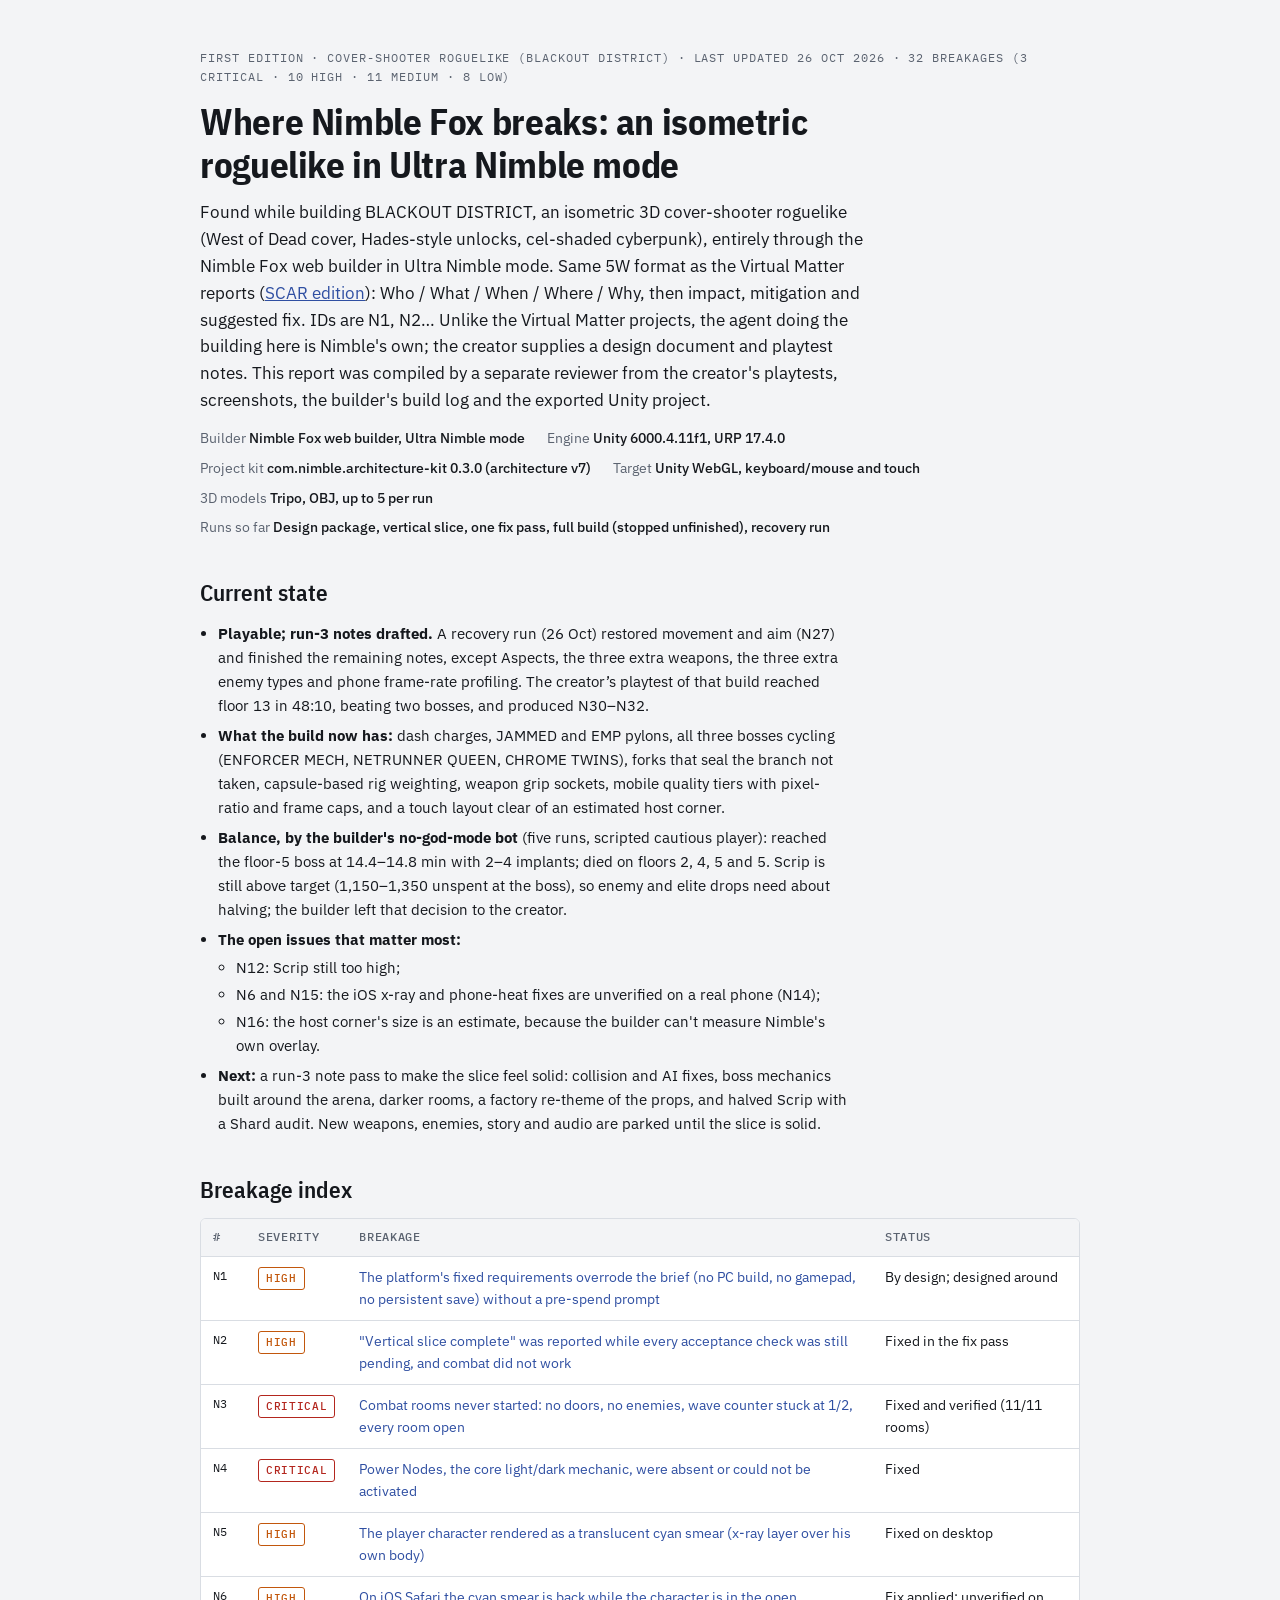
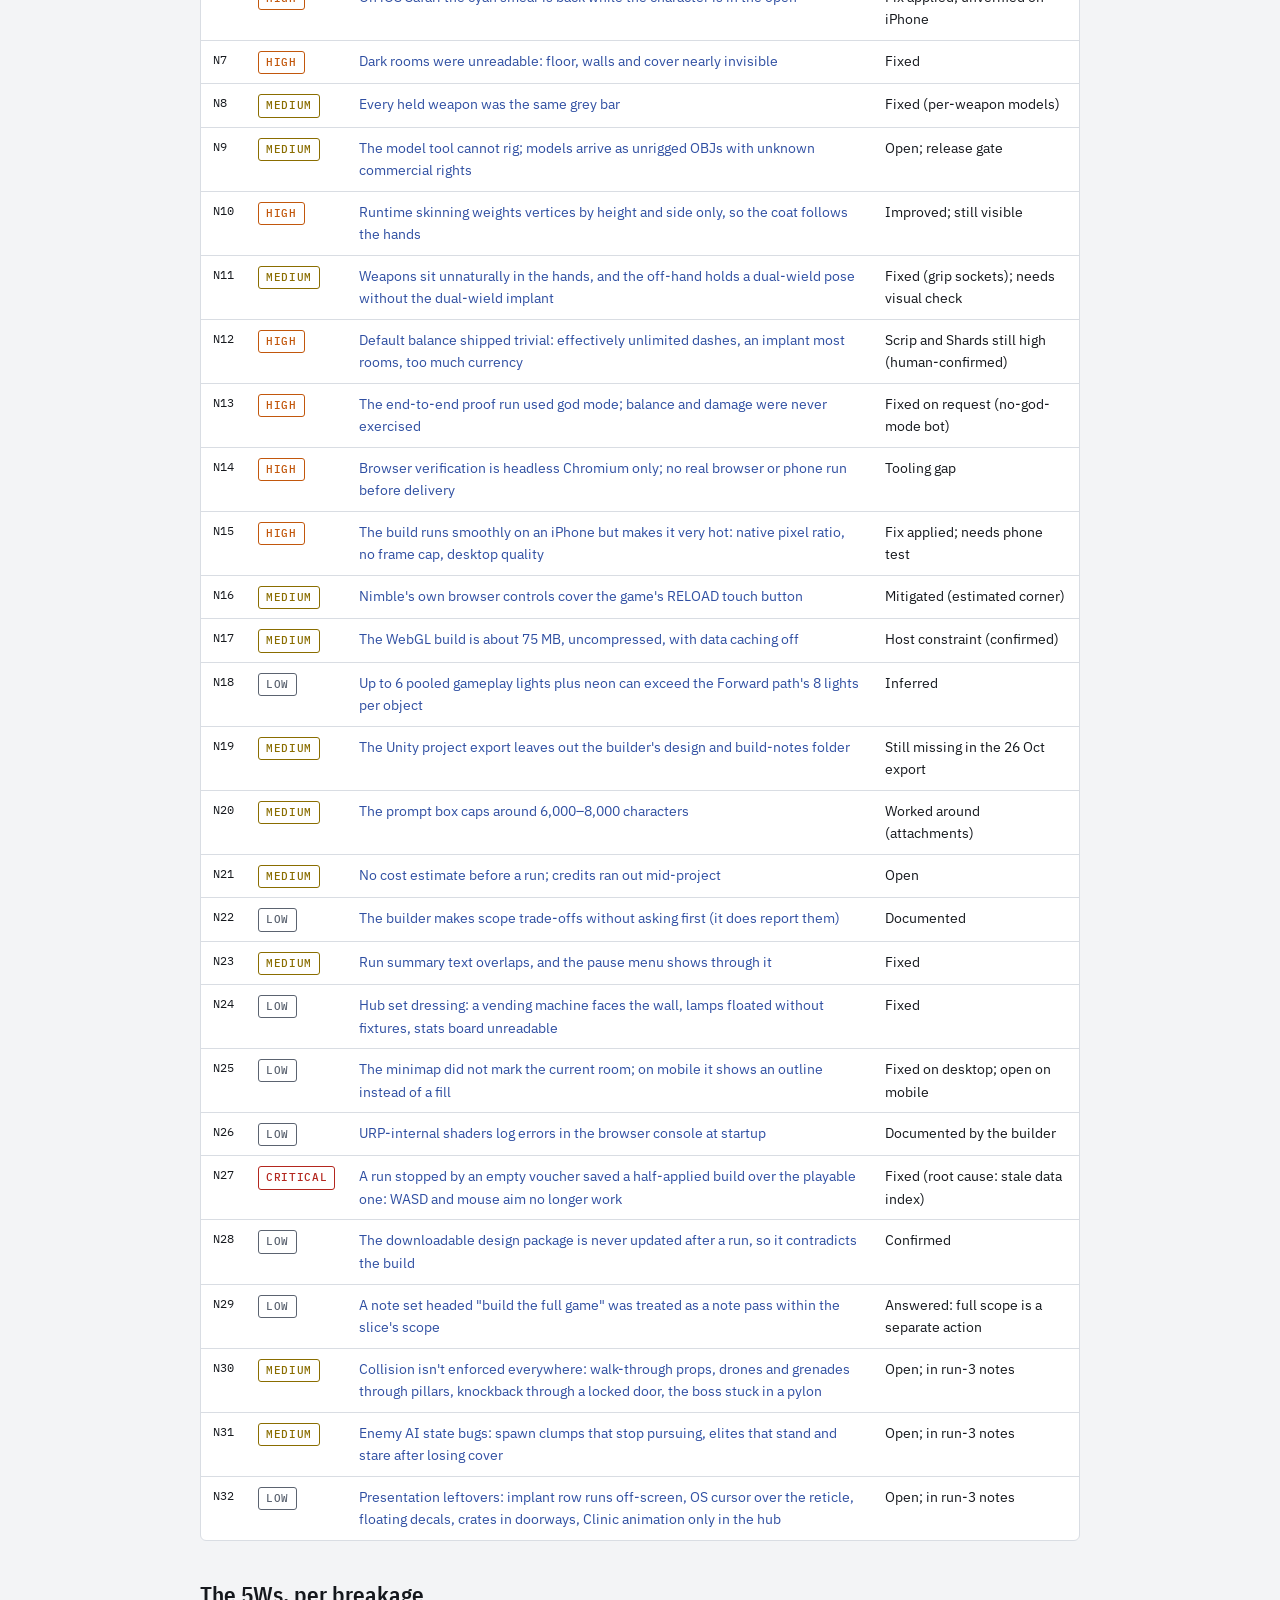
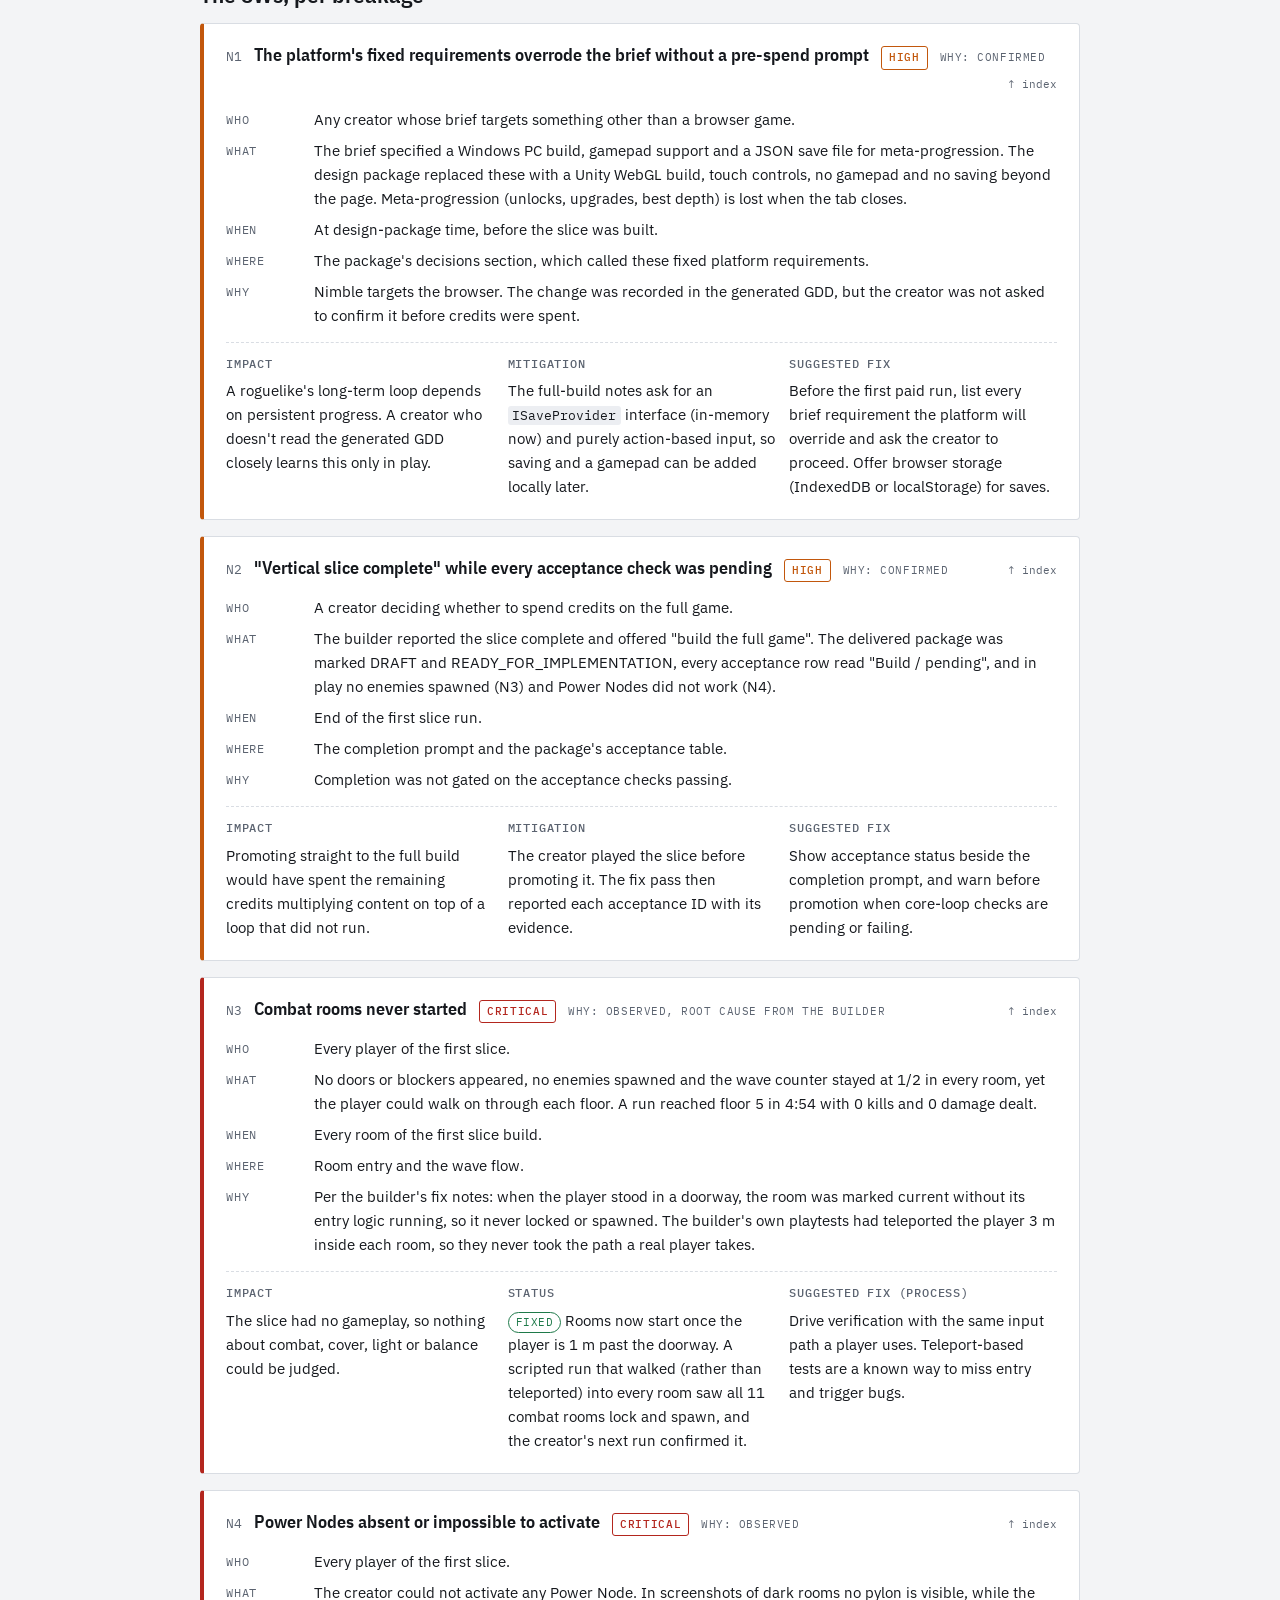
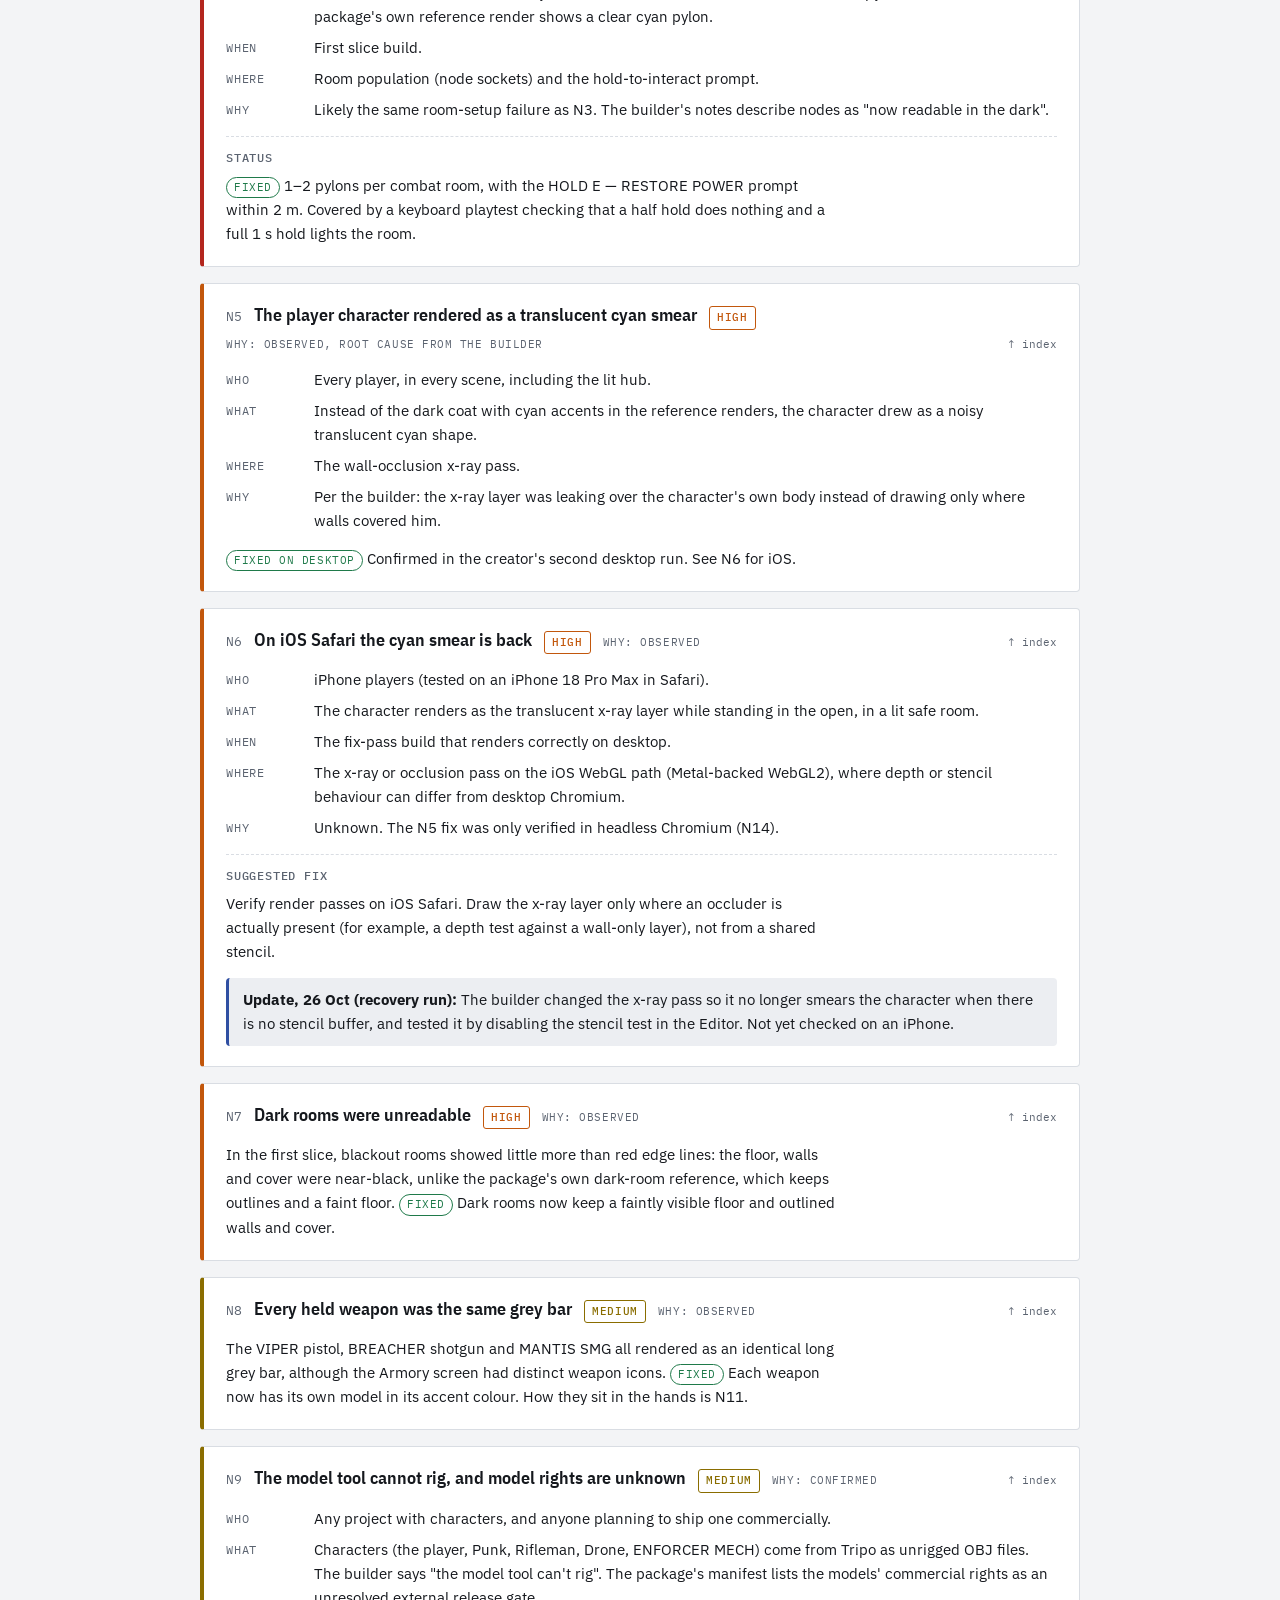
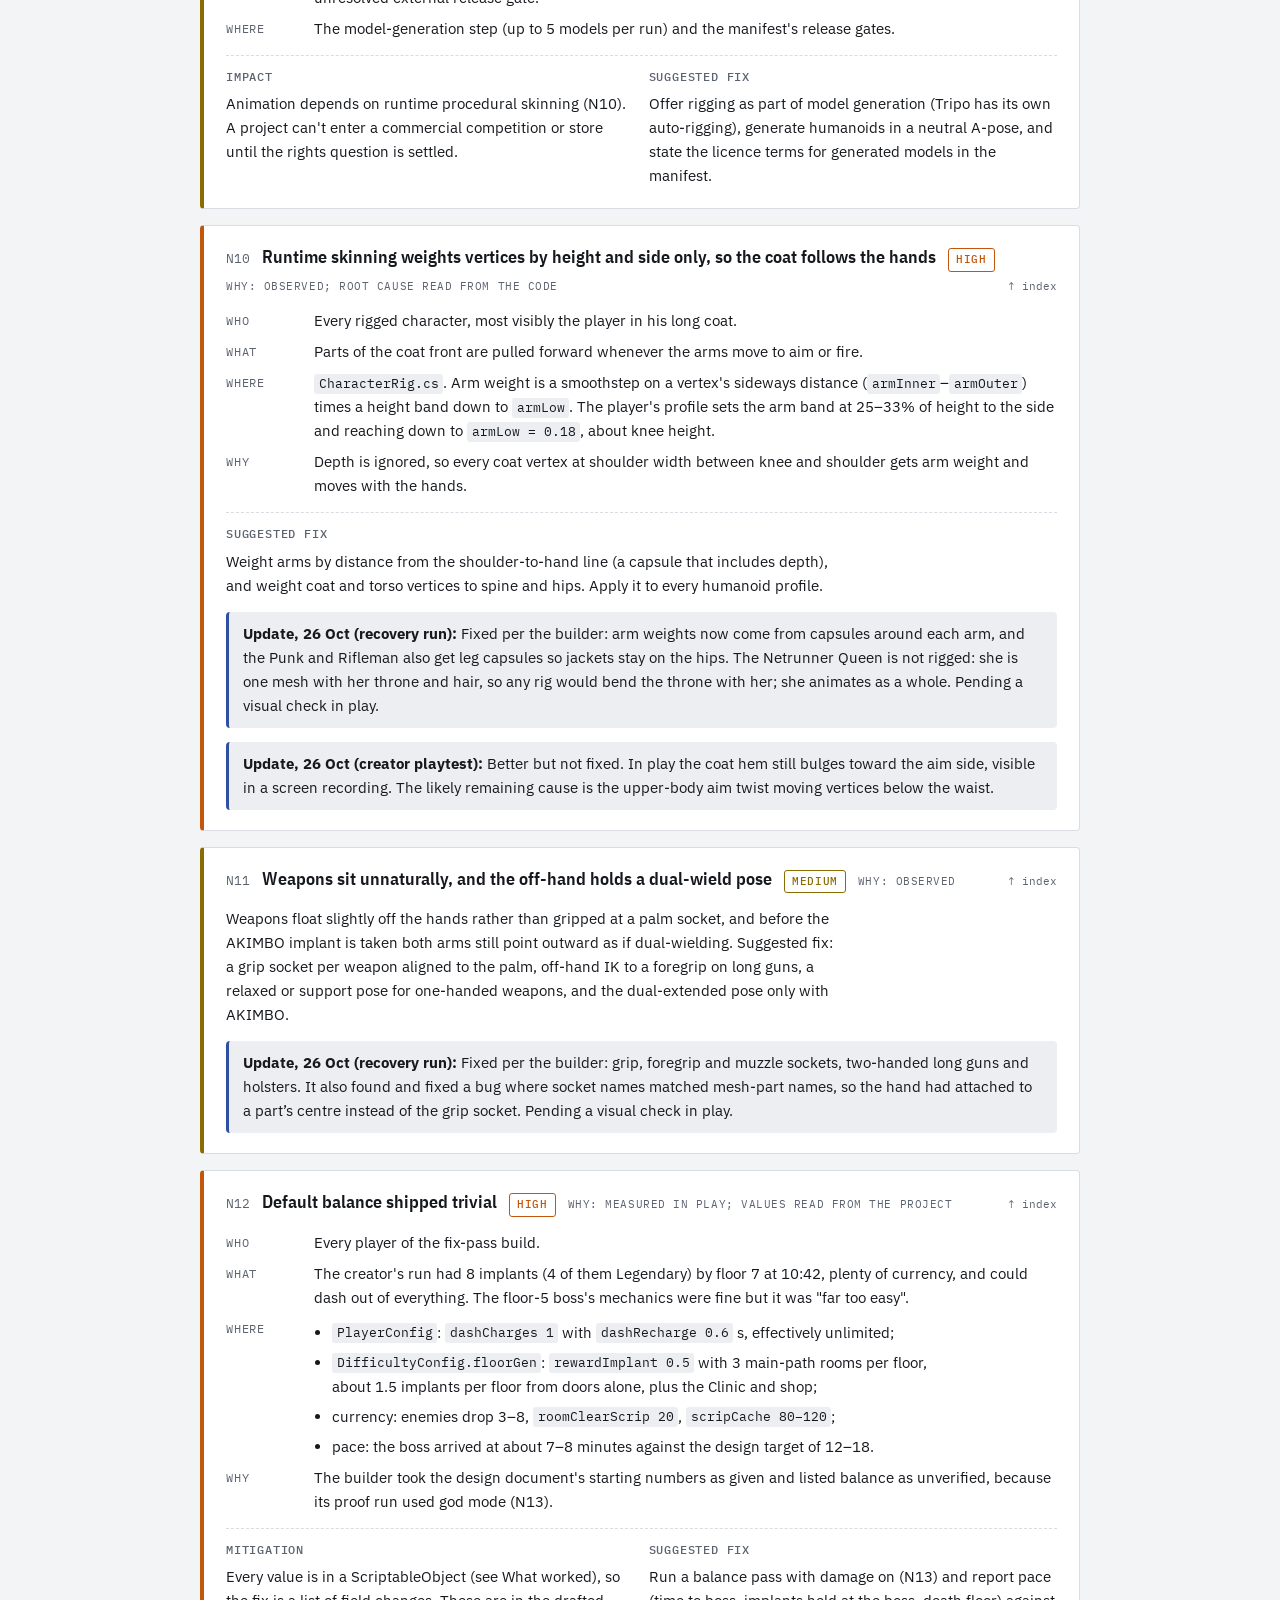
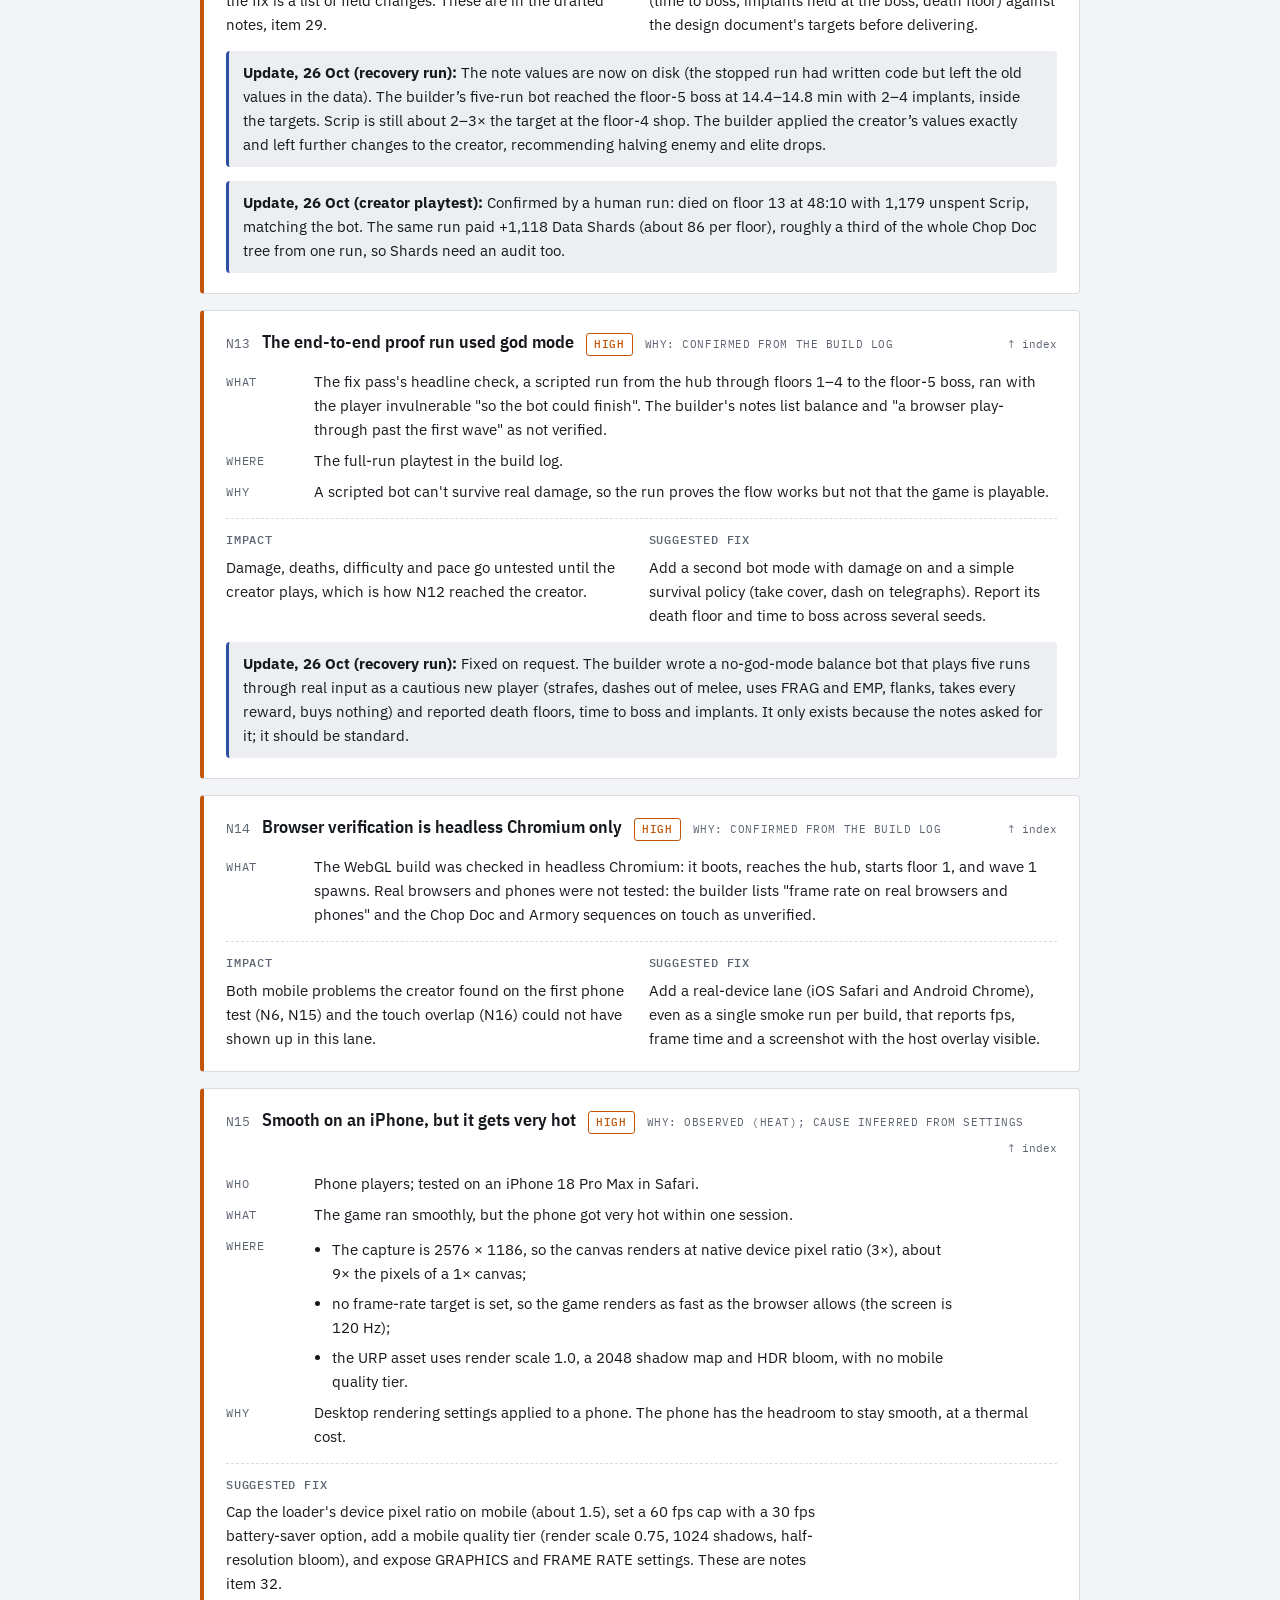
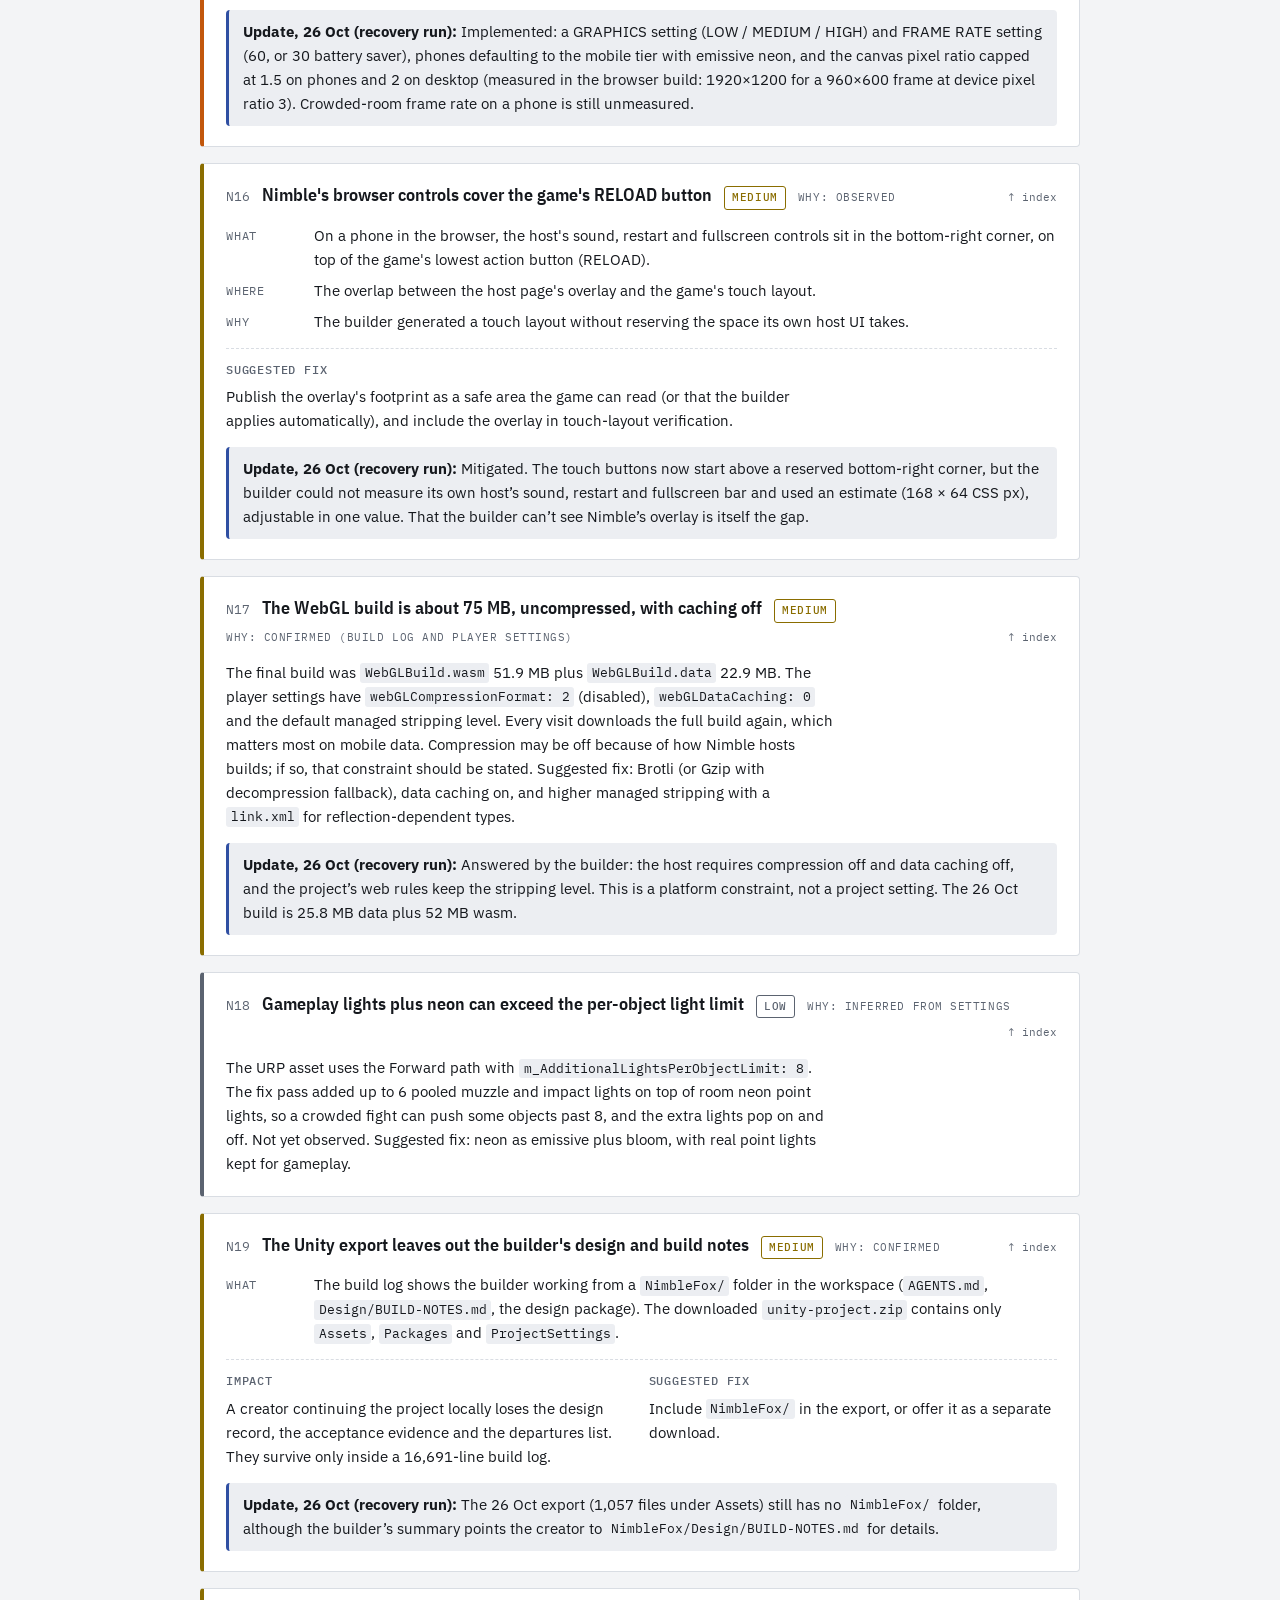
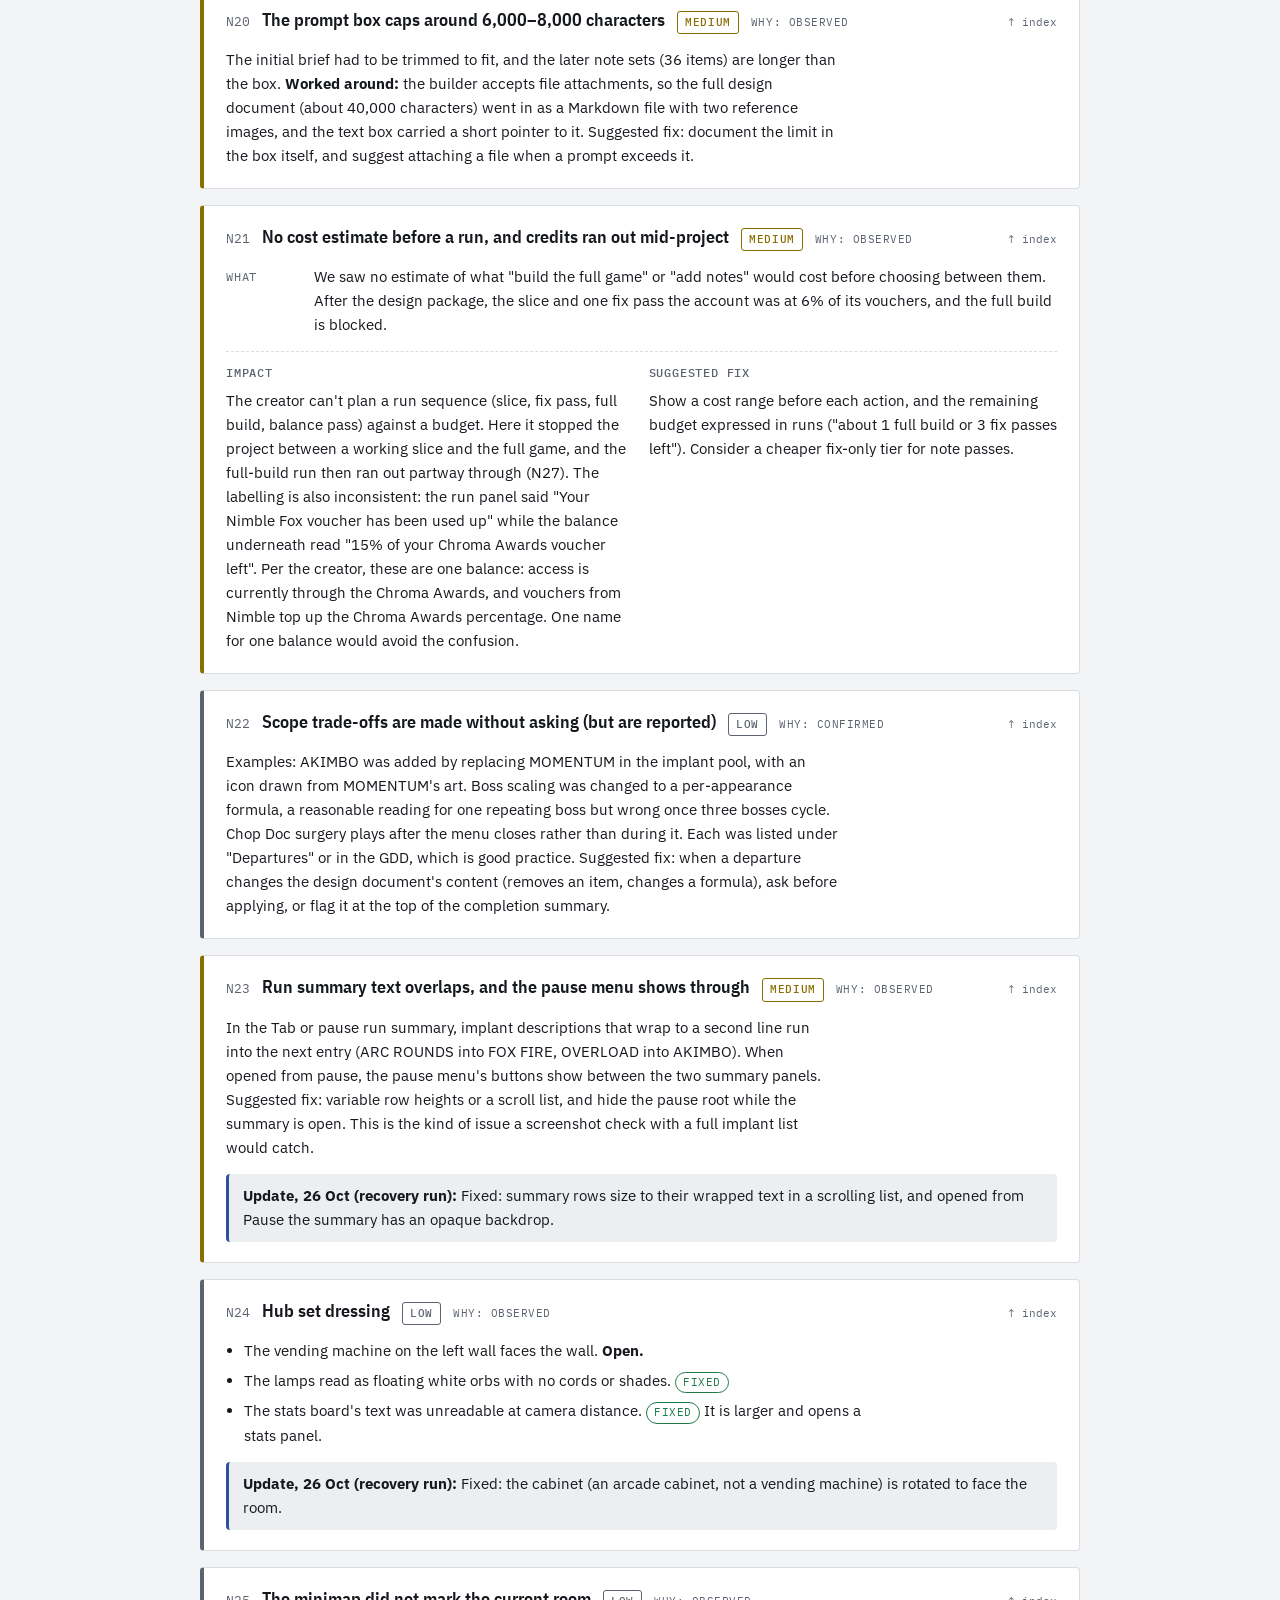
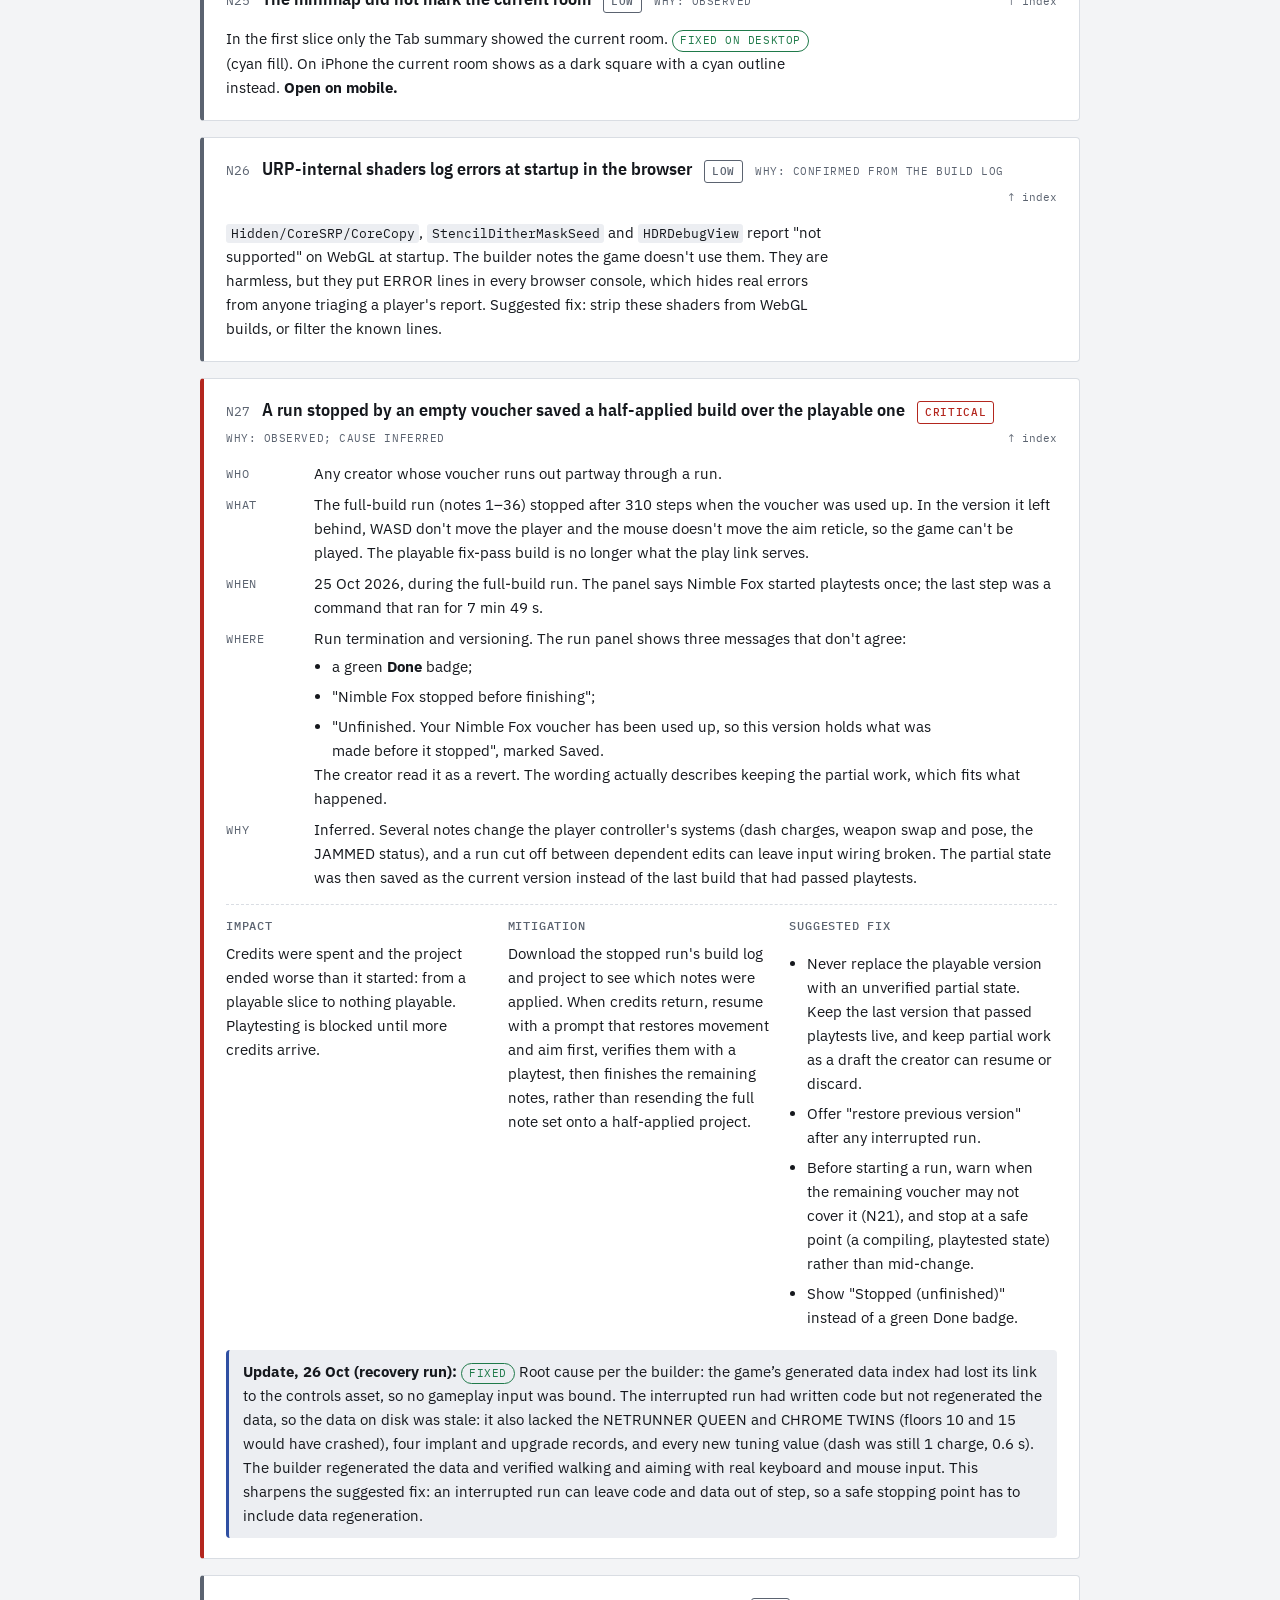
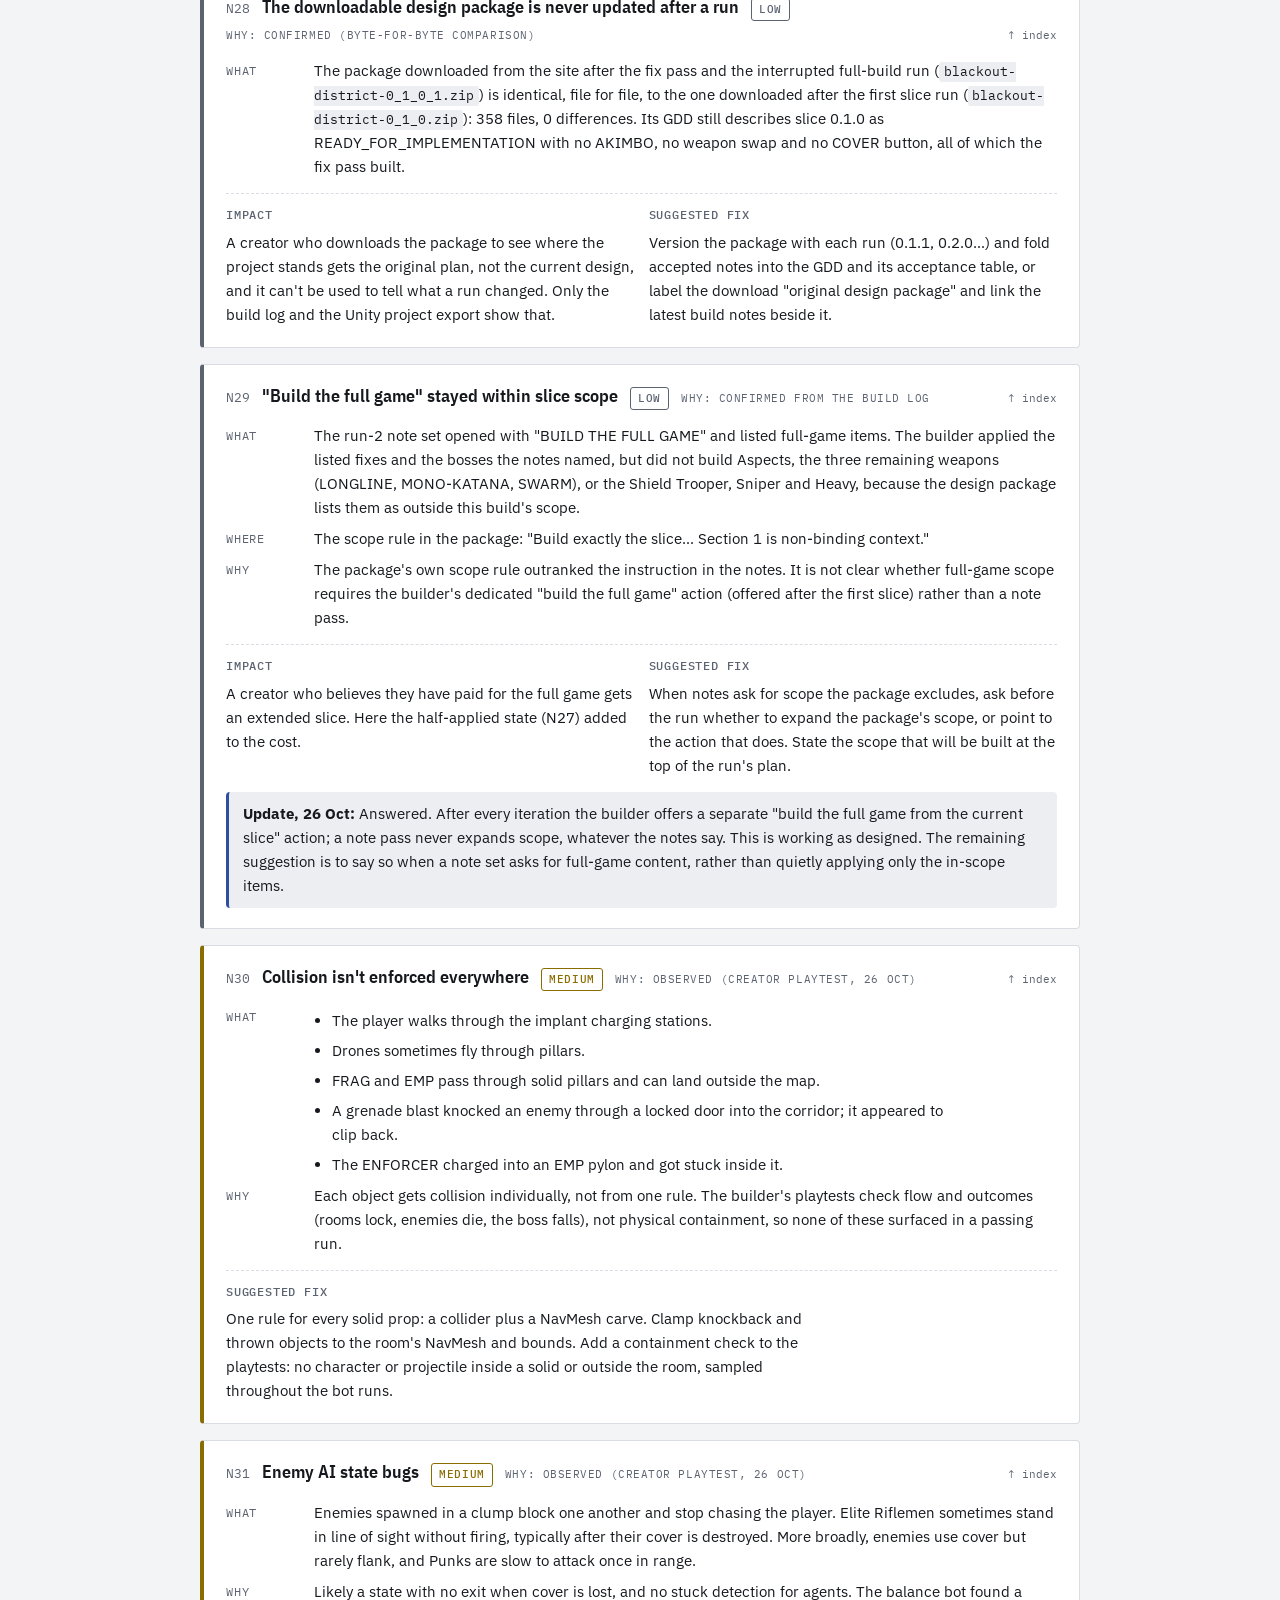
==== commit dd184470: "Report update 26 Oct: N27-N32, recovery-run and playtest updates, Current state rewritten Builder: d" ====
--- a/index.html
+++ b/index.html
@@ -132,11 +132,13 @@
 .changelog li { margin: .2em 0; }
 .status { display: inline-block; font-family: var(--font-mono); font-size: 0.68rem; letter-spacing: 0.05em; text-transform: uppercase; padding: 1px 7px; border-radius: 999px; border: 1px solid currentColor; color: var(--ok); white-space: nowrap; }
 .w5 dd ul.plain, .extra ul.plain { margin-top: 4px; }
+.update { background: var(--code-bg); border-left: 3px solid var(--accent); border-radius: 4px; padding: 10px 14px; }
+.update p { max-width: none; }
 </style>
 </head><body>
 <div class="wrap">
 <header>
-  <div class="eyebrow">First edition · Cover-shooter roguelike (BLACKOUT DISTRICT) · last updated 25 Oct 2026 · 26 breakages (2 critical · 10 high · 9 medium · 5 low)</div>
+  <div class="eyebrow">First edition · Cover-shooter roguelike (BLACKOUT DISTRICT) · last updated 26 Oct 2026 · 32 breakages (3 critical · 10 high · 11 medium · 8 low)</div>
   
   <h1>Where Nimble Fox breaks: an isometric roguelike in Ultra Nimble mode</h1>
   <p class="lede">Found while building BLACKOUT DISTRICT, an isometric 3D cover-shooter roguelike (West of Dead cover, Hades-style unlocks, cel-shaded cyberpunk), entirely through the Nimble Fox web builder in Ultra Nimble mode. Same 5W format as the Virtual Matter reports (<a href="https://ohge-games.github.io/virtual-matter-breakage-report/scar/">SCAR edition</a>): Who / What / When / Where / Why, then impact, mitigation and suggested fix. IDs are N1, N2… Unlike the Virtual Matter projects, the agent doing the building here is Nimble's own; the creator supplies a design document and playtest notes. This report was compiled by a separate reviewer from the creator's playtests, screenshots, the builder's build log and the exported Unity project.</p>
@@ -146,17 +148,17 @@
     <span>Project kit <b>com.nimble.architecture-kit 0.3.0 (architecture v7)</b></span>
     <span>Target <b>Unity WebGL, keyboard/mouse and touch</b></span>
     <span>3D models <b>Tripo, OBJ, up to 5 per run</b></span>
-    <span>Runs so far <b>Design package, vertical slice, one fix pass</b></span>
+    <span>Runs so far <b>Design package, vertical slice, one fix pass, full build (stopped unfinished), recovery run</b></span>
   </div>
 </header>
 <section id="state">
   <h2>Current state</h2>
   <ul class="plain">
-    <li><b>Paused, waiting on credits.</b> The account is at 6% of its vouchers after the design package, the vertical slice and one fix pass. The full-game build is waiting on a new voucher from the Nimble founder.</li>
-    <li><b>Latest build (fix pass):</b> playable end to end on desktop. Rooms lock and spawn waves, Power Nodes work, the ENFORCER MECH boss is fightable, and the hub, Armory, Chop Doc and implant flow all work. The creator's second run reached floor 7 in 10:42 and beat the boss.</li>
-    <li><b>Notes drafted but not sent:</b> a full-build note set (items 1–26) plus an addendum from this review (items 27–36) covering balance, dash charges, a JAMMED status and EMP pylons for the boss, rig weighting, mobile performance and the touch layout.</li>
-    <li><b>The open issues that matter most:</b><ul class="plain"><li>N12: the default balance is trivial (effectively unlimited dashes, an implant most rooms);</li><li>N15: the build overheats a phone;</li><li>N6: the player character still renders as an x-ray smear on iOS;</li><li>N10: the runtime rig drags the coat with the hands.</li></ul></li>
-    <li><b>To resume:</b> attach the full note set as a file (N20), send it with "build the full game", then playtest on desktop and on a phone, with a deliberate attempt to die early for balance data.</li>
+    <li><b>Playable; run-3 notes drafted.</b> A recovery run (26 Oct) restored movement and aim (N27) and finished the remaining notes, except Aspects, the three extra weapons, the three extra enemy types and phone frame-rate profiling. The creator’s playtest of that build reached floor 13 in 48:10, beating two bosses, and produced N30–N32.</li>
+    <li><b>What the build now has:</b> dash charges, JAMMED and EMP pylons, all three bosses cycling (ENFORCER MECH, NETRUNNER QUEEN, CHROME TWINS), forks that seal the branch not taken, capsule-based rig weighting, weapon grip sockets, mobile quality tiers with pixel-ratio and frame caps, and a touch layout clear of an estimated host corner.</li>
+    <li><b>Balance, by the builder's no-god-mode bot</b> (five runs, scripted cautious player): reached the floor-5 boss at 14.4–14.8 min with 2–4 implants; died on floors 2, 4, 5 and 5. Scrip is still above target (1,150–1,350 unspent at the boss), so enemy and elite drops need about halving; the builder left that decision to the creator.</li>
+    <li><b>The open issues that matter most:</b><ul class="plain"><li>N12: Scrip still too high;</li><li>N6 and N15: the iOS x-ray and phone-heat fixes are unverified on a real phone (N14);</li><li>N16: the host corner's size is an estimate, because the builder can't measure Nimble's own overlay.</li></ul></li>
+    <li><b>Next:</b> a run-3 note pass to make the slice feel solid: collision and AI fixes, boss mechanics built around the arena, darker rooms, a factory re-theme of the props, and halved Scrip with a Shard audit. New weapons, enemies, story and audio are parked until the slice is solid.</li>
   </ul>
 </section>
 <section id="index">
@@ -169,27 +171,33 @@
         <tr><td class="mono">N3</td><td><span class="sev crit">Critical</span></td><td><a href="#n3">Combat rooms never started: no doors, no enemies, wave counter stuck at 1/2, every room open</a></td><td>Fixed and verified (11/11 rooms)</td></tr>
         <tr><td class="mono">N4</td><td><span class="sev crit">Critical</span></td><td><a href="#n4">Power Nodes, the core light/dark mechanic, were absent or could not be activated</a></td><td>Fixed</td></tr>
         <tr><td class="mono">N5</td><td><span class="sev high">High</span></td><td><a href="#n5">The player character rendered as a translucent cyan smear (x-ray layer over his own body)</a></td><td>Fixed on desktop</td></tr>
-        <tr><td class="mono">N6</td><td><span class="sev high">High</span></td><td><a href="#n6">On iOS Safari the cyan smear is back while the character is in the open</a></td><td>Open</td></tr>
+        <tr><td class="mono">N6</td><td><span class="sev high">High</span></td><td><a href="#n6">On iOS Safari the cyan smear is back while the character is in the open</a></td><td>Fix applied; unverified on iPhone</td></tr>
         <tr><td class="mono">N7</td><td><span class="sev high">High</span></td><td><a href="#n7">Dark rooms were unreadable: floor, walls and cover nearly invisible</a></td><td>Fixed</td></tr>
         <tr><td class="mono">N8</td><td><span class="sev med">Medium</span></td><td><a href="#n8">Every held weapon was the same grey bar</a></td><td>Fixed (per-weapon models)</td></tr>
         <tr><td class="mono">N9</td><td><span class="sev med">Medium</span></td><td><a href="#n9">The model tool cannot rig; models arrive as unrigged OBJs with unknown commercial rights</a></td><td>Open; release gate</td></tr>
-        <tr><td class="mono">N10</td><td><span class="sev high">High</span></td><td><a href="#n10">Runtime skinning weights vertices by height and side only, so the coat follows the hands</a></td><td>Root cause found; open</td></tr>
-        <tr><td class="mono">N11</td><td><span class="sev med">Medium</span></td><td><a href="#n11">Weapons sit unnaturally in the hands, and the off-hand holds a dual-wield pose without the dual-wield implant</a></td><td>Open</td></tr>
-        <tr><td class="mono">N12</td><td><span class="sev high">High</span></td><td><a href="#n12">Default balance shipped trivial: effectively unlimited dashes, an implant most rooms, too much currency</a></td><td>Measured; fix in notes</td></tr>
-        <tr><td class="mono">N13</td><td><span class="sev high">High</span></td><td><a href="#n13">The end-to-end proof run used god mode; balance and damage were never exercised</a></td><td>Tooling gap</td></tr>
+        <tr><td class="mono">N10</td><td><span class="sev high">High</span></td><td><a href="#n10">Runtime skinning weights vertices by height and side only, so the coat follows the hands</a></td><td>Improved; still visible</td></tr>
+        <tr><td class="mono">N11</td><td><span class="sev med">Medium</span></td><td><a href="#n11">Weapons sit unnaturally in the hands, and the off-hand holds a dual-wield pose without the dual-wield implant</a></td><td>Fixed (grip sockets); needs visual check</td></tr>
+        <tr><td class="mono">N12</td><td><span class="sev high">High</span></td><td><a href="#n12">Default balance shipped trivial: effectively unlimited dashes, an implant most rooms, too much currency</a></td><td>Scrip and Shards still high (human-confirmed)</td></tr>
+        <tr><td class="mono">N13</td><td><span class="sev high">High</span></td><td><a href="#n13">The end-to-end proof run used god mode; balance and damage were never exercised</a></td><td>Fixed on request (no-god-mode bot)</td></tr>
         <tr><td class="mono">N14</td><td><span class="sev high">High</span></td><td><a href="#n14">Browser verification is headless Chromium only; no real browser or phone run before delivery</a></td><td>Tooling gap</td></tr>
-        <tr><td class="mono">N15</td><td><span class="sev high">High</span></td><td><a href="#n15">The build runs smoothly on an iPhone but makes it very hot: native pixel ratio, no frame cap, desktop quality</a></td><td>Observed; fix in notes</td></tr>
-        <tr><td class="mono">N16</td><td><span class="sev med">Medium</span></td><td><a href="#n16">Nimble's own browser controls cover the game's RELOAD touch button</a></td><td>Open</td></tr>
-        <tr><td class="mono">N17</td><td><span class="sev med">Medium</span></td><td><a href="#n17">The WebGL build is about 75 MB, uncompressed, with data caching off</a></td><td>Confirmed; open</td></tr>
+        <tr><td class="mono">N15</td><td><span class="sev high">High</span></td><td><a href="#n15">The build runs smoothly on an iPhone but makes it very hot: native pixel ratio, no frame cap, desktop quality</a></td><td>Fix applied; needs phone test</td></tr>
+        <tr><td class="mono">N16</td><td><span class="sev med">Medium</span></td><td><a href="#n16">Nimble's own browser controls cover the game's RELOAD touch button</a></td><td>Mitigated (estimated corner)</td></tr>
+        <tr><td class="mono">N17</td><td><span class="sev med">Medium</span></td><td><a href="#n17">The WebGL build is about 75 MB, uncompressed, with data caching off</a></td><td>Host constraint (confirmed)</td></tr>
         <tr><td class="mono">N18</td><td><span class="sev low">Low</span></td><td><a href="#n18">Up to 6 pooled gameplay lights plus neon can exceed the Forward path's 8 lights per object</a></td><td>Inferred</td></tr>
-        <tr><td class="mono">N19</td><td><span class="sev med">Medium</span></td><td><a href="#n19">The Unity project export leaves out the builder's design and build-notes folder</a></td><td>Confirmed; open</td></tr>
+        <tr><td class="mono">N19</td><td><span class="sev med">Medium</span></td><td><a href="#n19">The Unity project export leaves out the builder's design and build-notes folder</a></td><td>Still missing in the 26 Oct export</td></tr>
         <tr><td class="mono">N20</td><td><span class="sev med">Medium</span></td><td><a href="#n20">The prompt box caps around 6,000–8,000 characters</a></td><td>Worked around (attachments)</td></tr>
-        <tr><td class="mono">N21</td><td><span class="sev med">Medium</span></td><td><a href="#n21">No cost estimate before a run; credits ran out mid-project</a></td><td>Open; project paused</td></tr>
+        <tr><td class="mono">N21</td><td><span class="sev med">Medium</span></td><td><a href="#n21">No cost estimate before a run; credits ran out mid-project</a></td><td>Open</td></tr>
         <tr><td class="mono">N22</td><td><span class="sev low">Low</span></td><td><a href="#n22">The builder makes scope trade-offs without asking first (it does report them)</a></td><td>Documented</td></tr>
-        <tr><td class="mono">N23</td><td><span class="sev med">Medium</span></td><td><a href="#n23">Run summary text overlaps, and the pause menu shows through it</a></td><td>Open</td></tr>
-        <tr><td class="mono">N24</td><td><span class="sev low">Low</span></td><td><a href="#n24">Hub set dressing: a vending machine faces the wall, lamps floated without fixtures, stats board unreadable</a></td><td>Partly fixed</td></tr>
+        <tr><td class="mono">N23</td><td><span class="sev med">Medium</span></td><td><a href="#n23">Run summary text overlaps, and the pause menu shows through it</a></td><td>Fixed</td></tr>
+        <tr><td class="mono">N24</td><td><span class="sev low">Low</span></td><td><a href="#n24">Hub set dressing: a vending machine faces the wall, lamps floated without fixtures, stats board unreadable</a></td><td>Fixed</td></tr>
         <tr><td class="mono">N25</td><td><span class="sev low">Low</span></td><td><a href="#n25">The minimap did not mark the current room; on mobile it shows an outline instead of a fill</a></td><td>Fixed on desktop; open on mobile</td></tr>
         <tr><td class="mono">N26</td><td><span class="sev low">Low</span></td><td><a href="#n26">URP-internal shaders log errors in the browser console at startup</a></td><td>Documented by the builder</td></tr>
+        <tr><td class="mono">N27</td><td><span class="sev crit">Critical</span></td><td><a href="#n27">A run stopped by an empty voucher saved a half-applied build over the playable one: WASD and mouse aim no longer work</a></td><td>Fixed (root cause: stale data index)</td></tr>
+        <tr><td class="mono">N28</td><td><span class="sev low">Low</span></td><td><a href="#n28">The downloadable design package is never updated after a run, so it contradicts the build</a></td><td>Confirmed</td></tr>
+        <tr><td class="mono">N29</td><td><span class="sev low">Low</span></td><td><a href="#n29">A note set headed "build the full game" was treated as a note pass within the slice's scope</a></td><td>Answered: full scope is a separate action</td></tr>
+        <tr><td class="mono">N30</td><td><span class="sev med">Medium</span></td><td><a href="#n30">Collision isn't enforced everywhere: walk-through props, drones and grenades through pillars, knockback through a locked door, the boss stuck in a pylon</a></td><td>Open; in run-3 notes</td></tr>
+        <tr><td class="mono">N31</td><td><span class="sev med">Medium</span></td><td><a href="#n31">Enemy AI state bugs: spawn clumps that stop pursuing, elites that stand and stare after losing cover</a></td><td>Open; in run-3 notes</td></tr>
+        <tr><td class="mono">N32</td><td><span class="sev low">Low</span></td><td><a href="#n32">Presentation leftovers: implant row runs off-screen, OS cursor over the reticle, floating decals, crates in doorways, Clinic animation only in the hub</a></td><td>Open; in run-3 notes</td></tr>
     </tbody></table></div>
 </section>
 <section id="cards">
@@ -274,6 +282,7 @@
     <div class="extra">
       <div><h4>Suggested fix</h4><p>Verify render passes on iOS Safari. Draw the x-ray layer only where an occluder is actually present (for example, a depth test against a wall-only layer), not from a shared stencil.</p></div>
     </div>
+    <div class="update"><p><b>Update, 26 Oct (recovery run):</b> The builder changed the x-ray pass so it no longer smears the character when there is no stencil buffer, and tested it by disabling the stencil test in the Editor. Not yet checked on an iPhone.</p></div>
   </article>
   <article class="record high" id="n7">
     <div class="rec-head"><span class="rec-id">N7</span><h3>Dark rooms were unreadable</h3><span class="sev high">High</span><span class="conf">Why: observed</span><a class="back" href="#index">↑ index</a></div>
@@ -306,10 +315,13 @@
     <div class="extra">
       <div><h4>Suggested fix</h4><p>Weight arms by distance from the shoulder-to-hand line (a capsule that includes depth), and weight coat and torso vertices to spine and hips. Apply it to every humanoid profile.</p></div>
     </div>
+    <div class="update"><p><b>Update, 26 Oct (recovery run):</b> Fixed per the builder: arm weights now come from capsules around each arm, and the Punk and Rifleman also get leg capsules so jackets stay on the hips. The Netrunner Queen is not rigged: she is one mesh with her throne and hair, so any rig would bend the throne with her; she animates as a whole. Pending a visual check in play.</p></div>
+    <div class="update"><p><b>Update, 26 Oct (creator playtest):</b> Better but not fixed. In play the coat hem still bulges toward the aim side, visible in a screen recording. The likely remaining cause is the upper-body aim twist moving vertices below the waist.</p></div>
   </article>
   <article class="record med" id="n11">
     <div class="rec-head"><span class="rec-id">N11</span><h3>Weapons sit unnaturally, and the off-hand holds a dual-wield pose</h3><span class="sev med">Medium</span><span class="conf">Why: observed</span><a class="back" href="#index">↑ index</a></div>
     <p>Weapons float slightly off the hands rather than gripped at a palm socket, and before the AKIMBO implant is taken both arms still point outward as if dual-wielding. Suggested fix: a grip socket per weapon aligned to the palm, off-hand IK to a foregrip on long guns, a relaxed or support pose for one-handed weapons, and the dual-extended pose only with AKIMBO.</p>
+    <div class="update"><p><b>Update, 26 Oct (recovery run):</b> Fixed per the builder: grip, foregrip and muzzle sockets, two-handed long guns and holsters. It also found and fixed a bug where socket names matched mesh-part names, so the hand had attached to a part’s centre instead of the grip socket. Pending a visual check in play.</p></div>
   </article>
   <article class="record high" id="n12">
     <div class="rec-head"><span class="rec-id">N12</span><h3>Default balance shipped trivial</h3><span class="sev high">High</span><span class="conf">Why: measured in play; values read from the project</span><a class="back" href="#index">↑ index</a></div>
@@ -323,6 +335,8 @@
       <div><h4>Mitigation</h4><p>Every value is in a ScriptableObject (see What worked), so the fix is a list of field changes. These are in the drafted notes, item 29.</p></div>
       <div><h4>Suggested fix</h4><p>Run a balance pass with damage on (N13) and report pace (time to boss, implants held at the boss, death floor) against the design document's targets before delivering.</p></div>
     </div>
+    <div class="update"><p><b>Update, 26 Oct (recovery run):</b> The note values are now on disk (the stopped run had written code but left the old values in the data). The builder’s five-run bot reached the floor-5 boss at 14.4–14.8 min with 2–4 implants, inside the targets. Scrip is still about 2–3× the target at the floor-4 shop. The builder applied the creator’s values exactly and left further changes to the creator, recommending halving enemy and elite drops.</p></div>
+    <div class="update"><p><b>Update, 26 Oct (creator playtest):</b> Confirmed by a human run: died on floor 13 at 48:10 with 1,179 unspent Scrip, matching the bot. The same run paid +1,118 Data Shards (about 86 per floor), roughly a third of the whole Chop Doc tree from one run, so Shards need an audit too.</p></div>
   </article>
   <article class="record high" id="n13">
     <div class="rec-head"><span class="rec-id">N13</span><h3>The end-to-end proof run used god mode</h3><span class="sev high">High</span><span class="conf">Why: confirmed from the build log</span><a class="back" href="#index">↑ index</a></div>
@@ -335,6 +349,7 @@
       <div><h4>Impact</h4><p>Damage, deaths, difficulty and pace go untested until the creator plays, which is how N12 reached the creator.</p></div>
       <div><h4>Suggested fix</h4><p>Add a second bot mode with damage on and a simple survival policy (take cover, dash on telegraphs). Report its death floor and time to boss across several seeds.</p></div>
     </div>
+    <div class="update"><p><b>Update, 26 Oct (recovery run):</b> Fixed on request. The builder wrote a no-god-mode balance bot that plays five runs through real input as a cautious new player (strafes, dashes out of melee, uses FRAG and EMP, flanks, takes every reward, buys nothing) and reported death floors, time to boss and implants. It only exists because the notes asked for it; it should be standard.</p></div>
   </article>
   <article class="record high" id="n14">
     <div class="rec-head"><span class="rec-id">N14</span><h3>Browser verification is headless Chromium only</h3><span class="sev high">High</span><span class="conf">Why: confirmed from the build log</span><a class="back" href="#index">↑ index</a></div>
@@ -357,6 +372,7 @@
     <div class="extra">
       <div><h4>Suggested fix</h4><p>Cap the loader's device pixel ratio on mobile (about 1.5), set a 60 fps cap with a 30 fps battery-saver option, add a mobile quality tier (render scale 0.75, 1024 shadows, half-resolution bloom), and expose GRAPHICS and FRAME RATE settings. These are notes item 32.</p></div>
     </div>
+    <div class="update"><p><b>Update, 26 Oct (recovery run):</b> Implemented: a GRAPHICS setting (LOW / MEDIUM / HIGH) and FRAME RATE setting (60, or 30 battery saver), phones defaulting to the mobile tier with emissive neon, and the canvas pixel ratio capped at 1.5 on phones and 2 on desktop (measured in the browser build: 1920×1200 for a 960×600 frame at device pixel ratio 3). Crowded-room frame rate on a phone is still unmeasured.</p></div>
   </article>
   <article class="record med" id="n16">
     <div class="rec-head"><span class="rec-id">N16</span><h3>Nimble's browser controls cover the game's RELOAD button</h3><span class="sev med">Medium</span><span class="conf">Why: observed</span><a class="back" href="#index">↑ index</a></div>
@@ -368,10 +384,12 @@
     <div class="extra">
       <div><h4>Suggested fix</h4><p>Publish the overlay's footprint as a safe area the game can read (or that the builder applies automatically), and include the overlay in touch-layout verification.</p></div>
     </div>
+    <div class="update"><p><b>Update, 26 Oct (recovery run):</b> Mitigated. The touch buttons now start above a reserved bottom-right corner, but the builder could not measure its own host’s sound, restart and fullscreen bar and used an estimate (168 × 64 CSS px), adjustable in one value. That the builder can’t see Nimble’s overlay is itself the gap.</p></div>
   </article>
   <article class="record med" id="n17">
     <div class="rec-head"><span class="rec-id">N17</span><h3>The WebGL build is about 75 MB, uncompressed, with caching off</h3><span class="sev med">Medium</span><span class="conf">Why: confirmed (build log and player settings)</span><a class="back" href="#index">↑ index</a></div>
     <p>The final build was <code>WebGLBuild.wasm</code> 51.9 MB plus <code>WebGLBuild.data</code> 22.9 MB. The player settings have <code>webGLCompressionFormat: 2</code> (disabled), <code>webGLDataCaching: 0</code> and the default managed stripping level. Every visit downloads the full build again, which matters most on mobile data. Compression may be off because of how Nimble hosts builds; if so, that constraint should be stated. Suggested fix: Brotli (or Gzip with decompression fallback), data caching on, and higher managed stripping with a <code>link.xml</code> for reflection-dependent types.</p>
+    <div class="update"><p><b>Update, 26 Oct (recovery run):</b> Answered by the builder: the host requires compression off and data caching off, and the project’s web rules keep the stripping level. This is a platform constraint, not a project setting. The 26 Oct build is 25.8 MB data plus 52 MB wasm.</p></div>
   </article>
   <article class="record low" id="n18">
     <div class="rec-head"><span class="rec-id">N18</span><h3>Gameplay lights plus neon can exceed the per-object light limit</h3><span class="sev low">Low</span><span class="conf">Why: inferred from settings</span><a class="back" href="#index">↑ index</a></div>
@@ -386,6 +404,7 @@
       <div><h4>Impact</h4><p>A creator continuing the project locally loses the design record, the acceptance evidence and the departures list. They survive only inside a 16,691-line build log.</p></div>
       <div><h4>Suggested fix</h4><p>Include <code>NimbleFox/</code> in the export, or offer it as a separate download.</p></div>
     </div>
+    <div class="update"><p><b>Update, 26 Oct (recovery run):</b> The 26 Oct export (1,057 files under Assets) still has no <code>NimbleFox/</code> folder, although the builder’s summary points the creator to <code>NimbleFox/Design/BUILD-NOTES.md</code> for details.</p></div>
   </article>
   <article class="record med" id="n20">
     <div class="rec-head"><span class="rec-id">N20</span><h3>The prompt box caps around 6,000–8,000 characters</h3><span class="sev med">Medium</span><span class="conf">Why: observed</span><a class="back" href="#index">↑ index</a></div>
@@ -397,7 +416,7 @@
       <dt>What</dt><dd>We saw no estimate of what "build the full game" or "add notes" would cost before choosing between them. After the design package, the slice and one fix pass the account was at 6% of its vouchers, and the full build is blocked.</dd>
     </dl>
     <div class="extra">
-      <div><h4>Impact</h4><p>The creator can't plan a run sequence (slice, fix pass, full build, balance pass) against a budget. Here it stopped the project between a working slice and the full game.</p></div>
+      <div><h4>Impact</h4><p>The creator can't plan a run sequence (slice, fix pass, full build, balance pass) against a budget. Here it stopped the project between a working slice and the full game, and the full-build run then ran out partway through (N27). The labelling is also inconsistent: the run panel said "Your Nimble Fox voucher has been used up" while the balance underneath read "15% of your Chroma Awards voucher left". Per the creator, these are one balance: access is currently through the Chroma Awards, and vouchers from Nimble top up the Chroma Awards percentage. One name for one balance would avoid the confusion.</p></div>
       <div><h4>Suggested fix</h4><p>Show a cost range before each action, and the remaining budget expressed in runs ("about 1 full build or 3 fix passes left"). Consider a cheaper fix-only tier for note passes.</p></div>
     </div>
   </article>
@@ -408,10 +427,12 @@
   <article class="record med" id="n23">
     <div class="rec-head"><span class="rec-id">N23</span><h3>Run summary text overlaps, and the pause menu shows through</h3><span class="sev med">Medium</span><span class="conf">Why: observed</span><a class="back" href="#index">↑ index</a></div>
     <p>In the Tab or pause run summary, implant descriptions that wrap to a second line run into the next entry (ARC ROUNDS into FOX FIRE, OVERLOAD into AKIMBO). When opened from pause, the pause menu's buttons show between the two summary panels. Suggested fix: variable row heights or a scroll list, and hide the pause root while the summary is open. This is the kind of issue a screenshot check with a full implant list would catch.</p>
+    <div class="update"><p><b>Update, 26 Oct (recovery run):</b> Fixed: summary rows size to their wrapped text in a scrolling list, and opened from Pause the summary has an opaque backdrop.</p></div>
   </article>
   <article class="record low" id="n24">
     <div class="rec-head"><span class="rec-id">N24</span><h3>Hub set dressing</h3><span class="sev low">Low</span><span class="conf">Why: observed</span><a class="back" href="#index">↑ index</a></div>
     <ul class="plain"><li>The vending machine on the left wall faces the wall. <b>Open.</b></li><li>The lamps read as floating white orbs with no cords or shades. <span class="status">Fixed</span></li><li>The stats board's text was unreadable at camera distance. <span class="status">Fixed</span> It is larger and opens a stats panel.</li></ul>
+    <div class="update"><p><b>Update, 26 Oct (recovery run):</b> Fixed: the cabinet (an arcade cabinet, not a vending machine) is rotated to face the room.</p></div>
   </article>
   <article class="record low" id="n25">
     <div class="rec-head"><span class="rec-id">N25</span><h3>The minimap did not mark the current room</h3><span class="sev low">Low</span><span class="conf">Why: observed</span><a class="back" href="#index">↑ index</a></div>
@@ -420,6 +441,70 @@
   <article class="record low" id="n26">
     <div class="rec-head"><span class="rec-id">N26</span><h3>URP-internal shaders log errors at startup in the browser</h3><span class="sev low">Low</span><span class="conf">Why: confirmed from the build log</span><a class="back" href="#index">↑ index</a></div>
     <p><code>Hidden/CoreSRP/CoreCopy</code>, <code>StencilDitherMaskSeed</code> and <code>HDRDebugView</code> report "not supported" on WebGL at startup. The builder notes the game doesn't use them. They are harmless, but they put ERROR lines in every browser console, which hides real errors from anyone triaging a player's report. Suggested fix: strip these shaders from WebGL builds, or filter the known lines.</p>
+  </article>
+  <article class="record crit" id="n27">
+    <div class="rec-head"><span class="rec-id">N27</span><h3>A run stopped by an empty voucher saved a half-applied build over the playable one</h3><span class="sev crit">Critical</span><span class="conf">Why: observed; cause inferred</span><a class="back" href="#index">↑ index</a></div>
+    <dl class="w5">
+      <dt>Who</dt><dd>Any creator whose voucher runs out partway through a run.</dd>
+      <dt>What</dt><dd>The full-build run (notes 1–36) stopped after 310 steps when the voucher was used up. In the version it left behind, WASD don't move the player and the mouse doesn't move the aim reticle, so the game can't be played. The playable fix-pass build is no longer what the play link serves.</dd>
+      <dt>When</dt><dd>25 Oct 2026, during the full-build run. The panel says Nimble Fox started playtests once; the last step was a command that ran for 7 min 49 s.</dd>
+      <dt>Where</dt><dd>Run termination and versioning. The run panel shows three messages that don't agree:<ul class="plain"><li>a green <b>Done</b> badge;</li><li>"Nimble Fox stopped before finishing";</li><li>"Unfinished. Your Nimble Fox voucher has been used up, so this version holds what was made before it stopped", marked Saved.</li></ul> The creator read it as a revert. The wording actually describes keeping the partial work, which fits what happened.</dd>
+      <dt>Why</dt><dd>Inferred. Several notes change the player controller's systems (dash charges, weapon swap and pose, the JAMMED status), and a run cut off between dependent edits can leave input wiring broken. The partial state was then saved as the current version instead of the last build that had passed playtests.</dd>
+    </dl>
+    <div class="extra">
+      <div><h4>Impact</h4><p>Credits were spent and the project ended worse than it started: from a playable slice to nothing playable. Playtesting is blocked until more credits arrive.</p></div>
+      <div><h4>Mitigation</h4><p>Download the stopped run's build log and project to see which notes were applied. When credits return, resume with a prompt that restores movement and aim first, verifies them with a playtest, then finishes the remaining notes, rather than resending the full note set onto a half-applied project.</p></div>
+      <div><h4>Suggested fix</h4><p><ul class="plain"><li>Never replace the playable version with an unverified partial state. Keep the last version that passed playtests live, and keep partial work as a draft the creator can resume or discard.</li><li>Offer "restore previous version" after any interrupted run.</li><li>Before starting a run, warn when the remaining voucher may not cover it (N21), and stop at a safe point (a compiling, playtested state) rather than mid-change.</li><li>Show "Stopped (unfinished)" instead of a green Done badge.</li></ul></p></div>
+    </div>
+    <div class="update"><p><b>Update, 26 Oct (recovery run):</b> <span class="status">Fixed</span> Root cause per the builder: the game’s generated data index had lost its link to the controls asset, so no gameplay input was bound. The interrupted run had written code but not regenerated the data, so the data on disk was stale: it also lacked the NETRUNNER QUEEN and CHROME TWINS (floors 10 and 15 would have crashed), four implant and upgrade records, and every new tuning value (dash was still 1 charge, 0.6 s). The builder regenerated the data and verified walking and aiming with real keyboard and mouse input. This sharpens the suggested fix: an interrupted run can leave code and data out of step, so a safe stopping point has to include data regeneration.</p></div>
+  </article>
+  <article class="record low" id="n28">
+    <div class="rec-head"><span class="rec-id">N28</span><h3>The downloadable design package is never updated after a run</h3><span class="sev low">Low</span><span class="conf">Why: confirmed (byte-for-byte comparison)</span><a class="back" href="#index">↑ index</a></div>
+    <dl class="w5">
+      <dt>What</dt><dd>The package downloaded from the site after the fix pass and the interrupted full-build run (<code>blackout-district-0_1_0_1.zip</code>) is identical, file for file, to the one downloaded after the first slice run (<code>blackout-district-0_1_0.zip</code>): 358 files, 0 differences. Its GDD still describes slice 0.1.0 as READY_FOR_IMPLEMENTATION with no AKIMBO, no weapon swap and no COVER button, all of which the fix pass built.</dd>
+    </dl>
+    <div class="extra">
+      <div><h4>Impact</h4><p>A creator who downloads the package to see where the project stands gets the original plan, not the current design, and it can't be used to tell what a run changed. Only the build log and the Unity project export show that.</p></div>
+      <div><h4>Suggested fix</h4><p>Version the package with each run (0.1.1, 0.2.0…) and fold accepted notes into the GDD and its acceptance table, or label the download "original design package" and link the latest build notes beside it.</p></div>
+    </div>
+  </article>
+  <article class="record low" id="n29">
+    <div class="rec-head"><span class="rec-id">N29</span><h3>"Build the full game" stayed within slice scope</h3><span class="sev low">Low</span><span class="conf">Why: confirmed from the build log</span><a class="back" href="#index">↑ index</a></div>
+    <dl class="w5">
+      <dt>What</dt><dd>The run-2 note set opened with "BUILD THE FULL GAME" and listed full-game items. The builder applied the listed fixes and the bosses the notes named, but did not build Aspects, the three remaining weapons (LONGLINE, MONO-KATANA, SWARM), or the Shield Trooper, Sniper and Heavy, because the design package lists them as outside this build's scope.</dd>
+      <dt>Where</dt><dd>The scope rule in the package: "Build exactly the slice… Section 1 is non-binding context."</dd>
+      <dt>Why</dt><dd>The package's own scope rule outranked the instruction in the notes. It is not clear whether full-game scope requires the builder's dedicated "build the full game" action (offered after the first slice) rather than a note pass.</dd>
+    </dl>
+    <div class="extra">
+      <div><h4>Impact</h4><p>A creator who believes they have paid for the full game gets an extended slice. Here the half-applied state (N27) added to the cost.</p></div>
+      <div><h4>Suggested fix</h4><p>When notes ask for scope the package excludes, ask before the run whether to expand the package's scope, or point to the action that does. State the scope that will be built at the top of the run's plan.</p></div>
+    </div>
+    <div class="update"><p><b>Update, 26 Oct:</b> Answered. After every iteration the builder offers a separate "build the full game from the current slice" action; a note pass never expands scope, whatever the notes say. This is working as designed. The remaining suggestion is to say so when a note set asks for full-game content, rather than quietly applying only the in-scope items.</p></div>
+  </article>
+  <article class="record med" id="n30">
+    <div class="rec-head"><span class="rec-id">N30</span><h3>Collision isn't enforced everywhere</h3><span class="sev med">Medium</span><span class="conf">Why: observed (creator playtest, 26 Oct)</span><a class="back" href="#index">↑ index</a></div>
+    <dl class="w5">
+      <dt>What</dt><dd><ul class="plain"><li>The player walks through the implant charging stations.</li><li>Drones sometimes fly through pillars.</li><li>FRAG and EMP pass through solid pillars and can land outside the map.</li><li>A grenade blast knocked an enemy through a locked door into the corridor; it appeared to clip back.</li><li>The ENFORCER charged into an EMP pylon and got stuck inside it.</li></ul></dd>
+      <dt>Why</dt><dd>Each object gets collision individually, not from one rule. The builder's playtests check flow and outcomes (rooms lock, enemies die, the boss falls), not physical containment, so none of these surfaced in a passing run.</dd>
+    </dl>
+    <div class="extra">
+      <div><h4>Suggested fix</h4><p>One rule for every solid prop: a collider plus a NavMesh carve. Clamp knockback and thrown objects to the room's NavMesh and bounds. Add a containment check to the playtests: no character or projectile inside a solid or outside the room, sampled throughout the bot runs.</p></div>
+    </div>
+  </article>
+  <article class="record med" id="n31">
+    <div class="rec-head"><span class="rec-id">N31</span><h3>Enemy AI state bugs</h3><span class="sev med">Medium</span><span class="conf">Why: observed (creator playtest, 26 Oct)</span><a class="back" href="#index">↑ index</a></div>
+    <dl class="w5">
+      <dt>What</dt><dd>Enemies spawned in a clump block one another and stop chasing the player. Elite Riflemen sometimes stand in line of sight without firing, typically after their cover is destroyed. More broadly, enemies use cover but rarely flank, and Punks are slow to attack once in range.</dd>
+      <dt>Why</dt><dd>Likely a state with no exit when cover is lost, and no stuck detection for agents. The balance bot found a related case (a Rifleman it couldn't reach behind a crate) and recorded it as a bot problem rather than a possible AI bug.</dd>
+    </dl>
+    <div class="extra">
+      <div><h4>Suggested fix</h4><p>An idle watchdog (any enemy with line of sight that hasn't acted for 2 s re-enters Attack), stuck detection with re-pathing, and a playtest that asserts every enemy attacks or moves within N seconds of seeing the player.</p></div>
+    </div>
+  </article>
+  <article class="record low" id="n32">
+    <div class="rec-head"><span class="rec-id">N32</span><h3>Presentation leftovers</h3><span class="sev low">Low</span><span class="conf">Why: observed (creator playtest, 26 Oct)</span><a class="back" href="#index">↑ index</a></div>
+    <ul class="plain"><li>The HUD implant row runs off the right edge of the screen once a run has enough implants.</li><li>The operating-system mouse cursor draws on top of the aim reticle during play.</li><li>Bullet-hole decals stay floating in the air after the cover they hit is destroyed.</li><li>Green ammo crates are regularly placed in corridor doorways.</li><li>The implant chair's sit-down sequence plays in the hub but not in a run's Clinic rooms.</li></ul>
+    <p>None of these blocks play. Every one would show in a screenshot review of a long run, which the builder's checks don't include. The HUD overflow, for example, only appears with more implants than the playtests ever hold.</p>
   </article>
 </section>
 <section id="worked">
@@ -432,7 +517,7 @@
     <li><b>Data-driven architecture, as asked.</b> Every tunable is in a ScriptableObject (<code>PlayerConfig</code>, <code>DifficultyConfig</code>, <code>EconomyConfig</code>, per-enemy, per-weapon and per-implant assets). Game rules live in a separate logic layer with EditMode tests (11/11 pass). Balance fixes are field edits, not code changes.</li>
     <li><b>A slice-first workflow.</b> Building a reduced slice (3 weapons, 3 enemies, 1 boss, 14 implants) before the full game kept the first broken build cheap to fix.</li>
     <li><b>Notes become working changes in one pass.</b> The fix pass took about 16 notes and delivered all of them working: rooms that lock and spawn, Power Nodes, a cover button with vault, weapon swap with single-weapon reload, a new AKIMBO implant, muzzle and impact lighting that reveals enemies, a Chop Doc sit-down sequence, and hub fixes.</li>
-    <li><b>Its verification finds real bugs.</b> Input-driven playtests (keyboard, mouse and touch, landscape and portrait), a scripted run through the floor-5 boss and a headless WebGL check found three problems nobody had reported: crowds pushing the player through walls, a 200,000-damage stat from the boss's adds, and the player staying attached to cover after a teleport. All three were fixed.</li>
+    <li><b>Its verification finds real bugs.</b> Input-driven playtests (keyboard, mouse and touch, landscape and portrait), a scripted run through the floor-5 boss and a headless WebGL check found three problems nobody had reported: crowds pushing the player through walls, a 200,000-damage stat from the boss's adds, and the player staying attached to cover after a teleport. The recovery run found two more: the boss arena unlocked at the start of every boss fight, and button presses were dropped on any frame longer than 0.12 s (verified fixed at 4 fps). All were fixed.</li>
     <li><b>Honest build notes.</b> The completion summary explained why combat had never started and why its earlier tests missed it, listed what was not verified, and listed each departure from the design. That is the information a creator needs to decide what to test.</li>
     <li><b>Touch controls for free.</b> A full touch layer (twin sticks, a contextual COVER button) was generated alongside keyboard and mouse.</li>
     <li><b>Performance headroom.</b> Smooth on a current iPhone, even at desktop settings (the cost shows up as heat, N15).</li>
@@ -455,6 +540,7 @@
     <li><b>Completion without evidence (N2).</b> The first "complete" had no working combat, and the promotion prompt would have spent the budget on it.</li>
     <li><b>The verification gaps above (N3, N13, N14).</b></li>
     <li><b>Budget opacity (N21).</b> With no cost per action, the creator couldn't plan for the full build, and the project paused between a working slice and the full game.</li>
+    <li><b>An interrupted run broke the playable build (N27).</b> Running out of credits mid-run should cost the unfinished work, not the last working version.</li>
     <li><b>Silent platform substitution (N1).</b> A browser-only target is reasonable, but the creator should agree to it before paying for it.</li>
     <li><b>Characters (N9, N10, N11).</b> Unrigged models with heuristic runtime skinning are the weakest visual layer, and the rights question blocks any commercial use.</li>
   </ol>
@@ -462,7 +548,8 @@
   <ol class="plain">
     <li><b>Make verification match the player.</b> Walk, don't teleport. Run one bot mode with damage on and report its death floor and pace. Add a real-device smoke run (iOS Safari, Android Chrome) with the host overlay visible. That alone would have caught N3, N6, N12, N15 and N16 before delivery.</li>
     <li><b>Gate "complete" on acceptance.</b> Show the acceptance table next to the promotion prompt and warn when core-loop checks are pending (N2).</li>
-    <li><b>Show costs before each run,</b> and the remaining budget in runs. Offer a cheaper fix-only tier for note passes (N21).</li>
+    <li><b>Make interrupted runs safe.</b> Keep the last playtested version live, save partial work as a resumable draft, and offer a one-click restore (N27).</li>
+    <li><b>Show costs before each run,</b> and the remaining budget in runs. Warn when a run may not fit the remaining voucher. Offer a cheaper fix-only tier for note passes (N21).</li>
     <li><b>Confirm platform overrides up front,</b> and offer browser-storage saves for WebGL (N1).</li>
     <li><b>Mobile defaults:</b> a device pixel ratio cap, a frame cap, a mobile quality tier and a published safe area for the host overlay (N15, N16, N18).</li>
     <li><b>Rigging in the model step,</b> plus licence terms for generated models (N9, N10).</li>
@@ -477,6 +564,11 @@
 <section id="changelog">
   <h2>Changelog</h2>
   <ul class="changelog">
+    <li><b>26 Oct 2026:</b> N29 answered (full scope is a separate builder action) and downgraded to Low.</li>
+    <li><b>26 Oct 2026 (creator playtest):</b> N30–N32 added. N10 and N12 updated from a floor-13 run.</li>
+    <li><b>26 Oct 2026 (recovery run):</b> N27 fixed with root cause. N29 added. Status updates to N6, N10–N13, N15–N17, N19, N23 and N24 from the recovery run's build log and export. Current state rewritten.</li>
+    <li><b>26 Oct 2026:</b> N28 (the downloadable design package is identical to the first slice's). N27 status: recovery run in progress. N21: the two voucher labels are one balance.</li>
+    <li><b>25 Oct 2026:</b> N27 (the full-build run ran out of voucher after 310 steps; the saved partial version has no working movement or aim). Current state, N21, the autopsy and the recommendations updated.</li>
     <li><b>25 Oct 2026 (first edition):</b> N1–N26 from the design package, the first slice, the fix pass, two desktop playtests, one iPhone playtest, the fix-pass build log and the exported Unity project. Project paused at 6% of vouchers pending a new voucher.</li>
   </ul>
 </section>
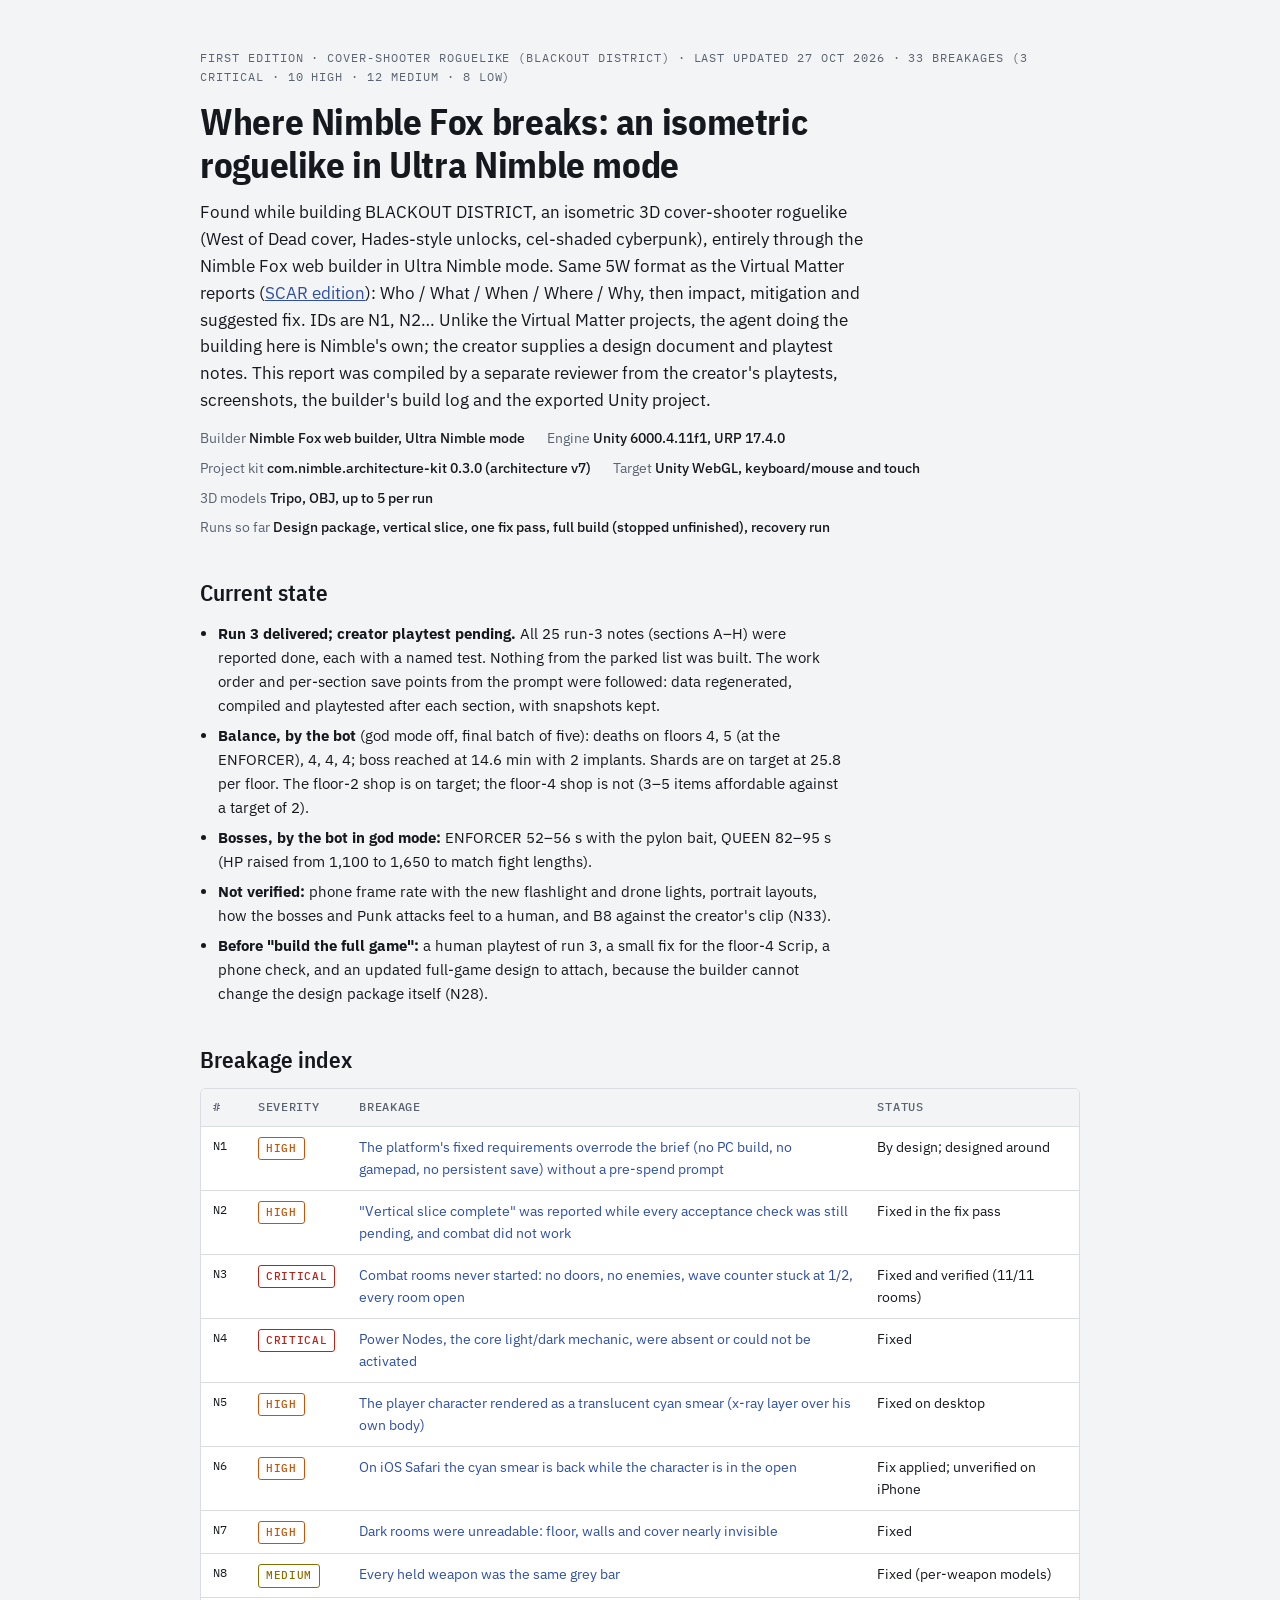
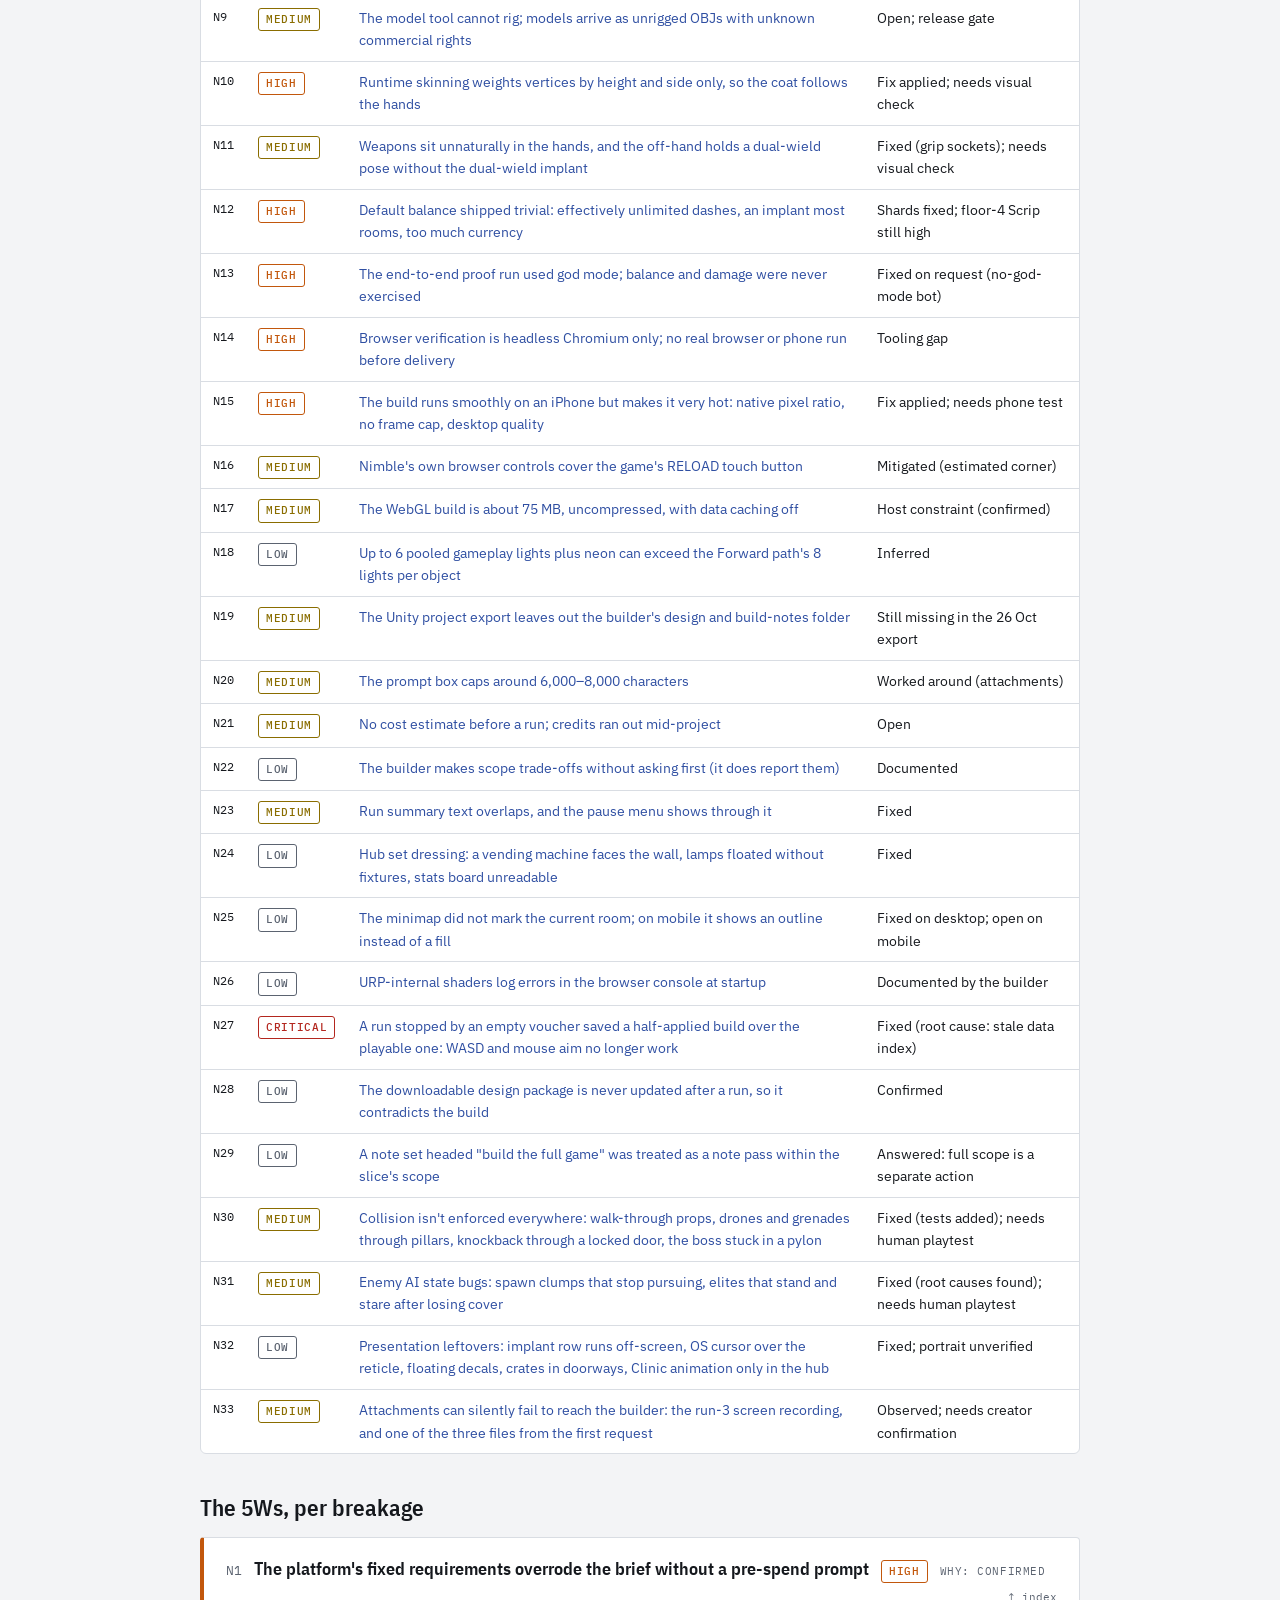
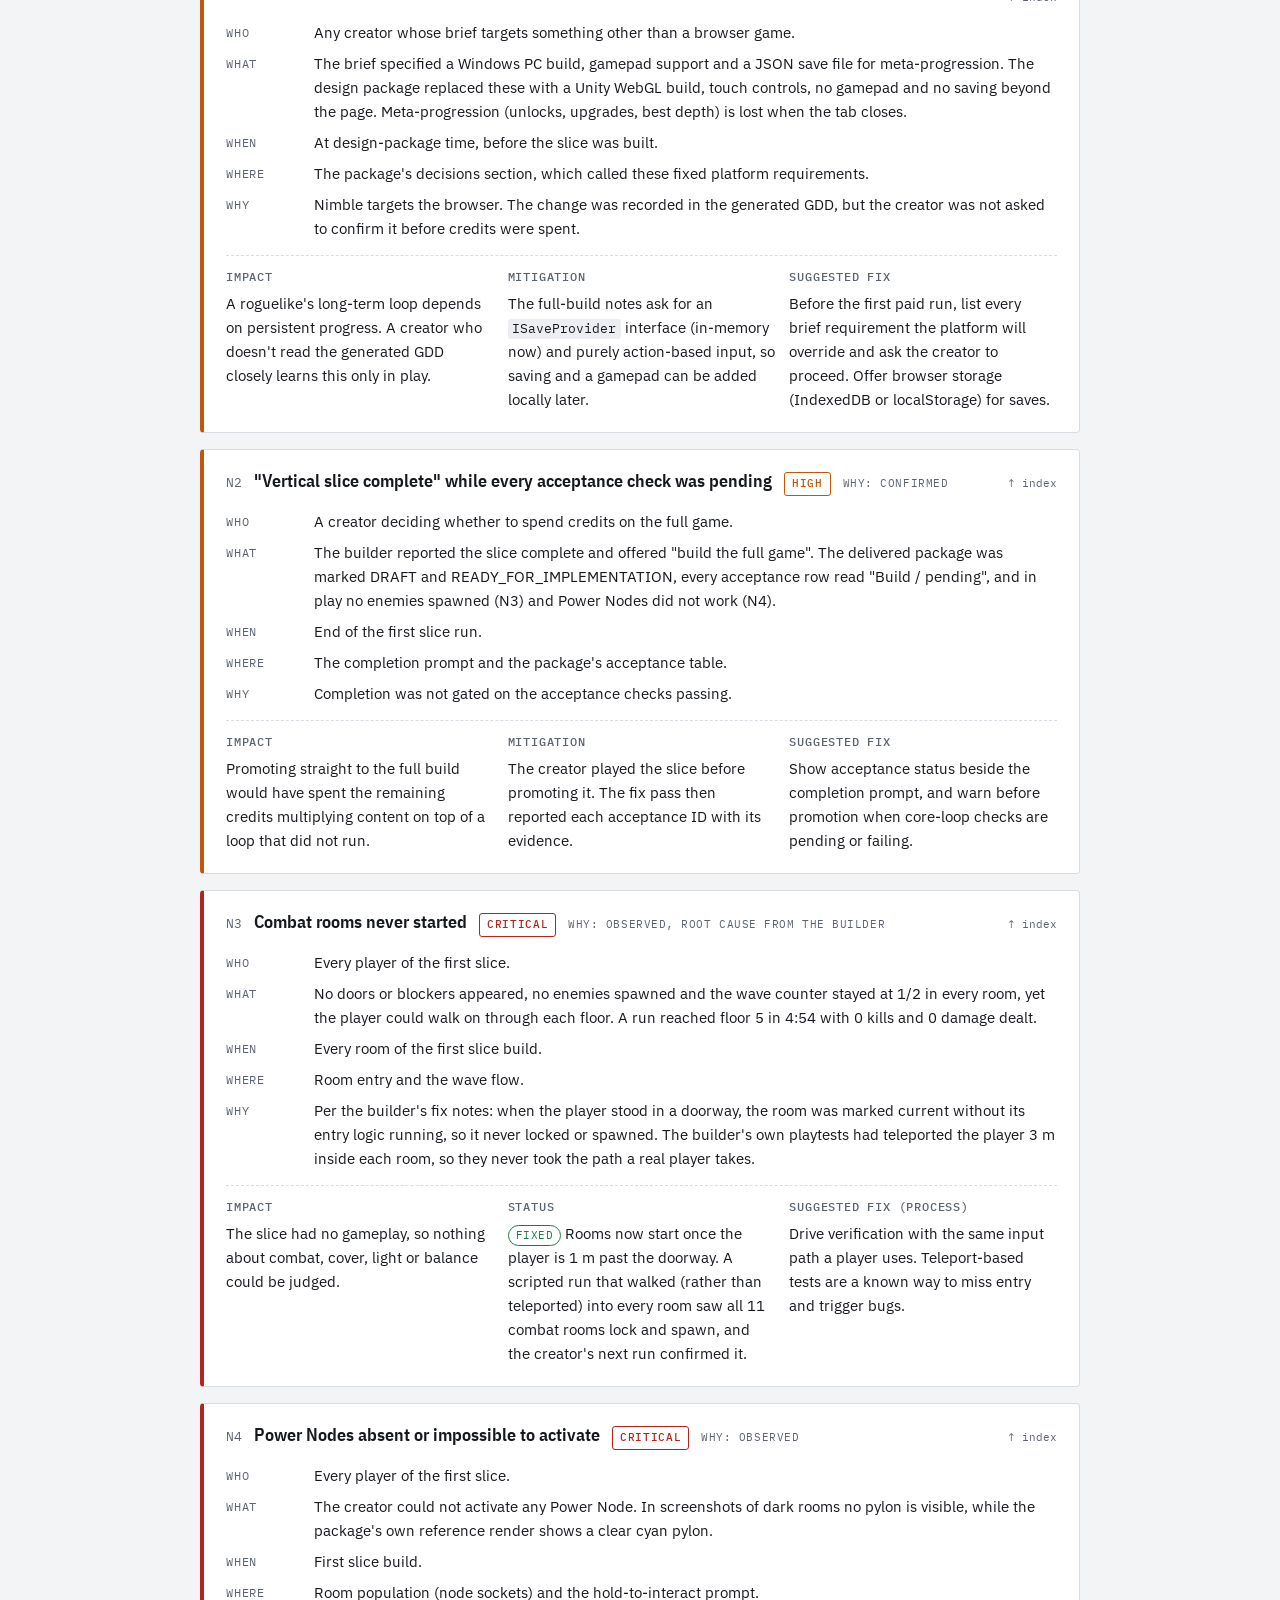
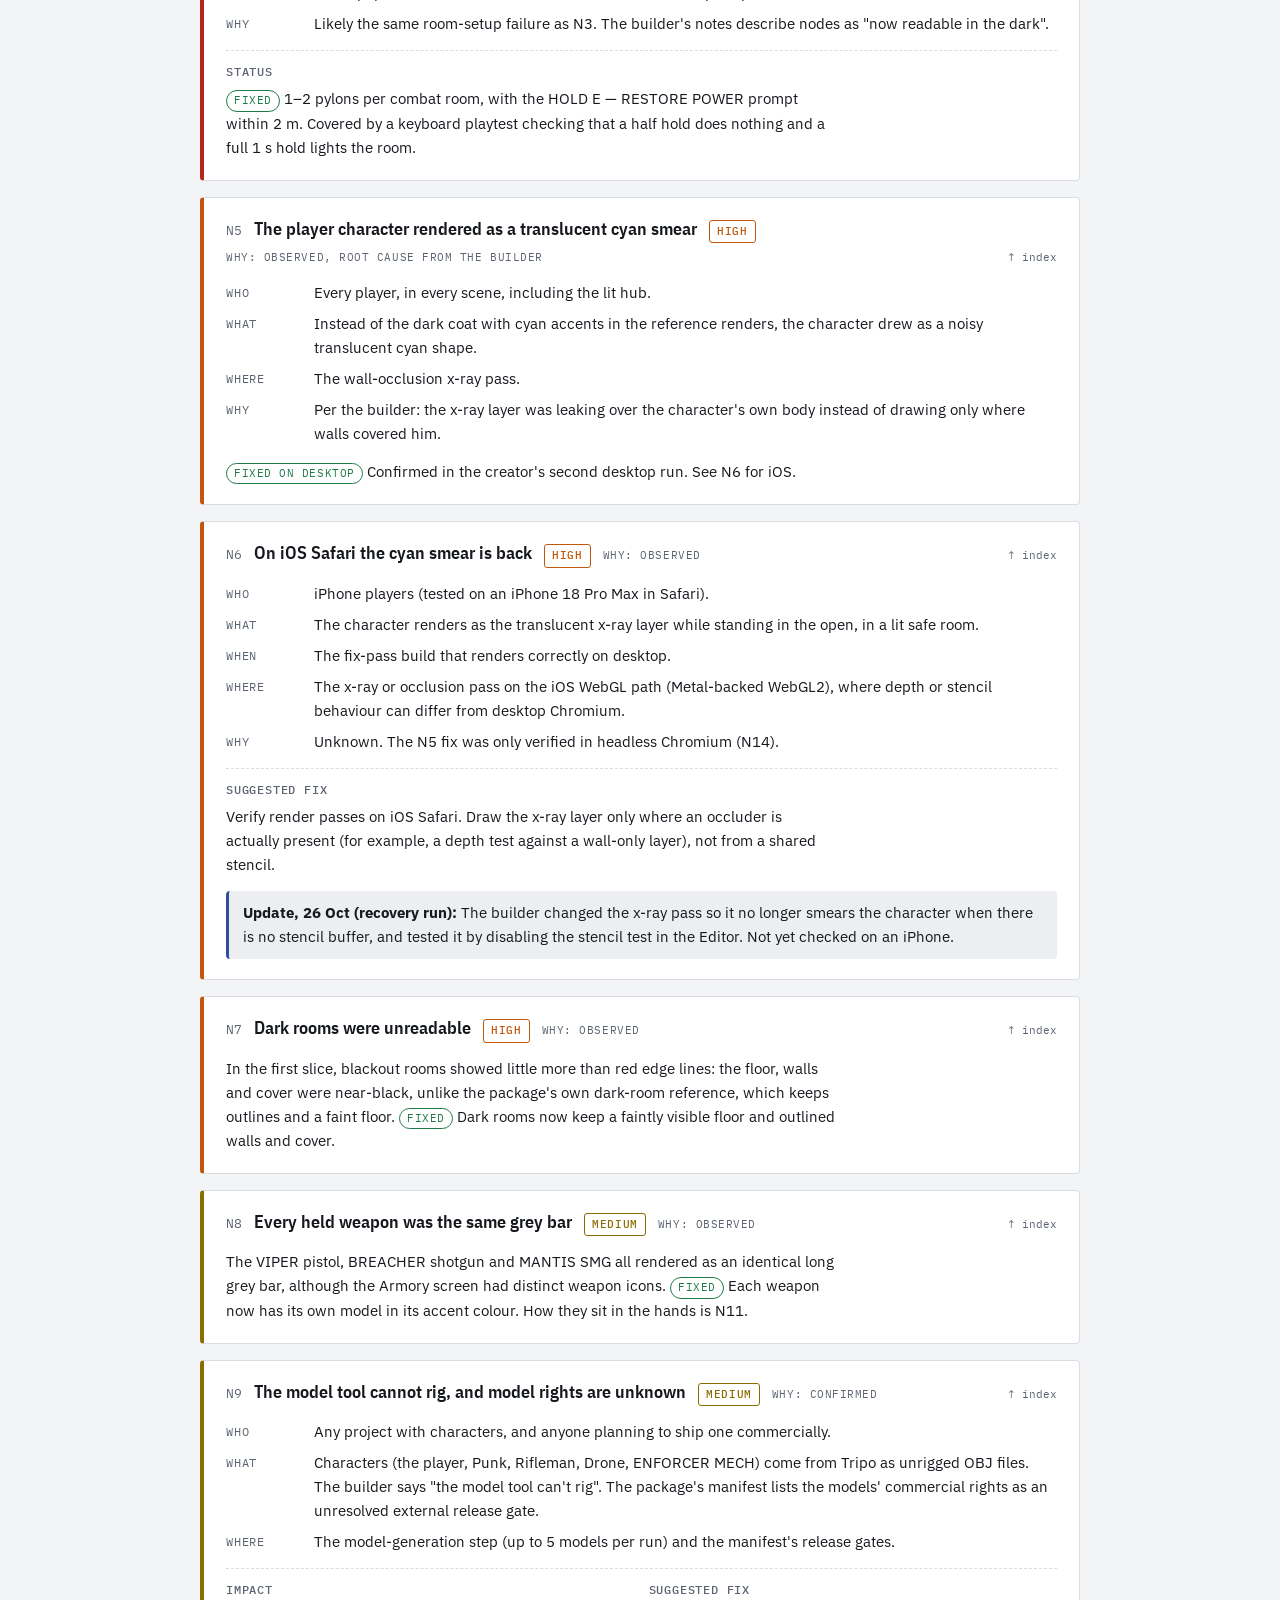
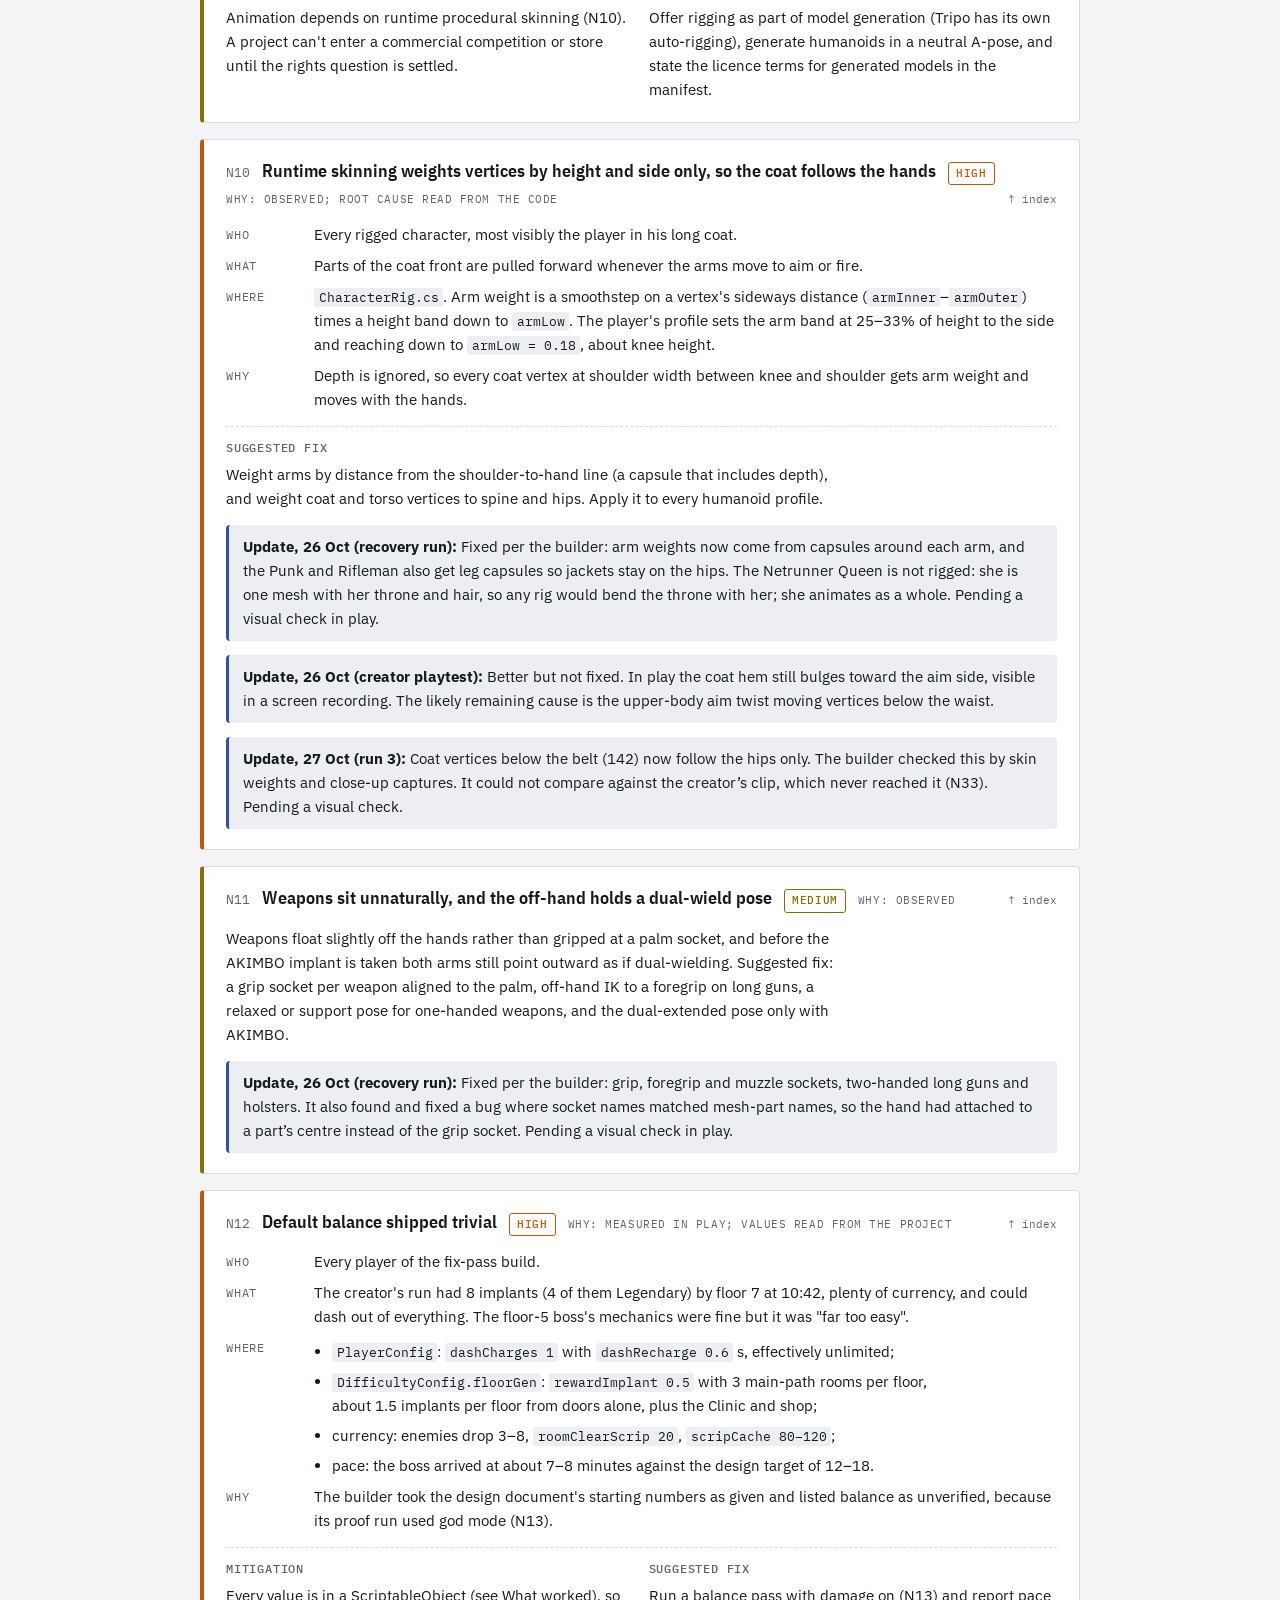
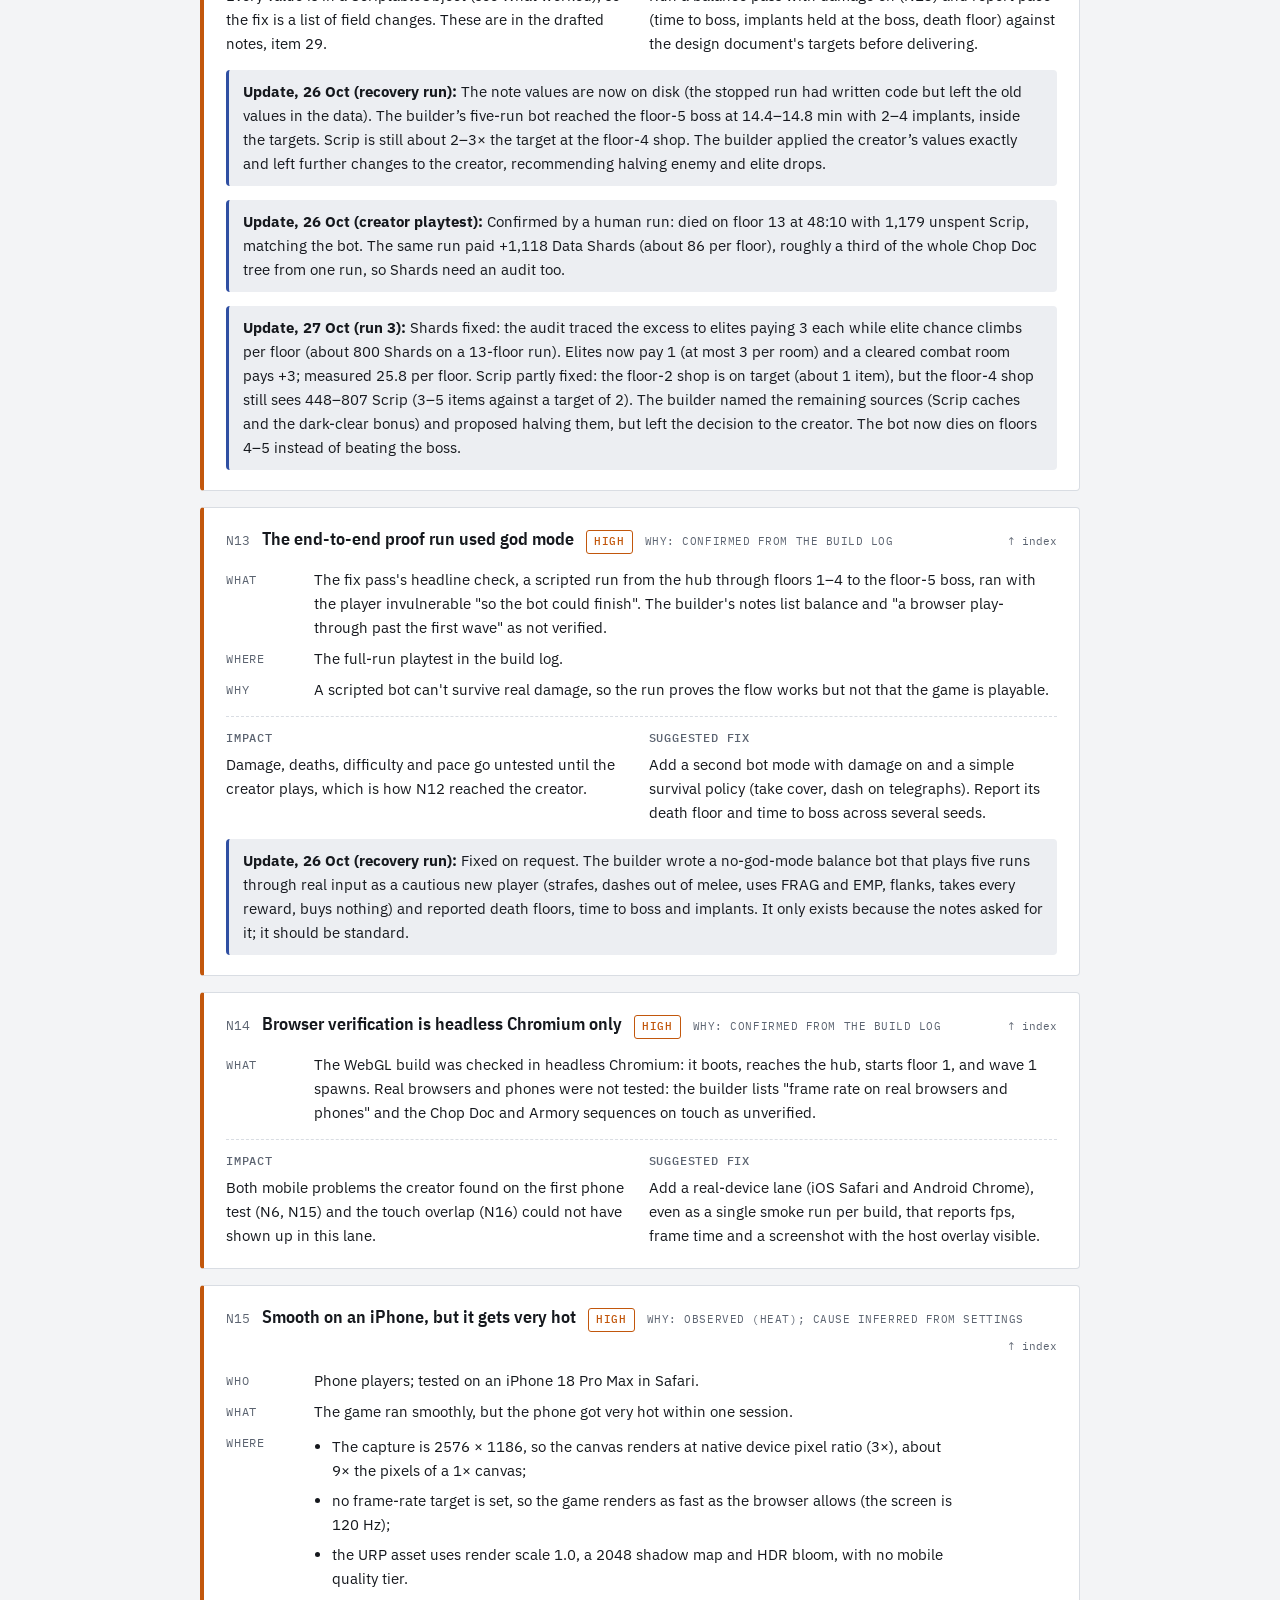
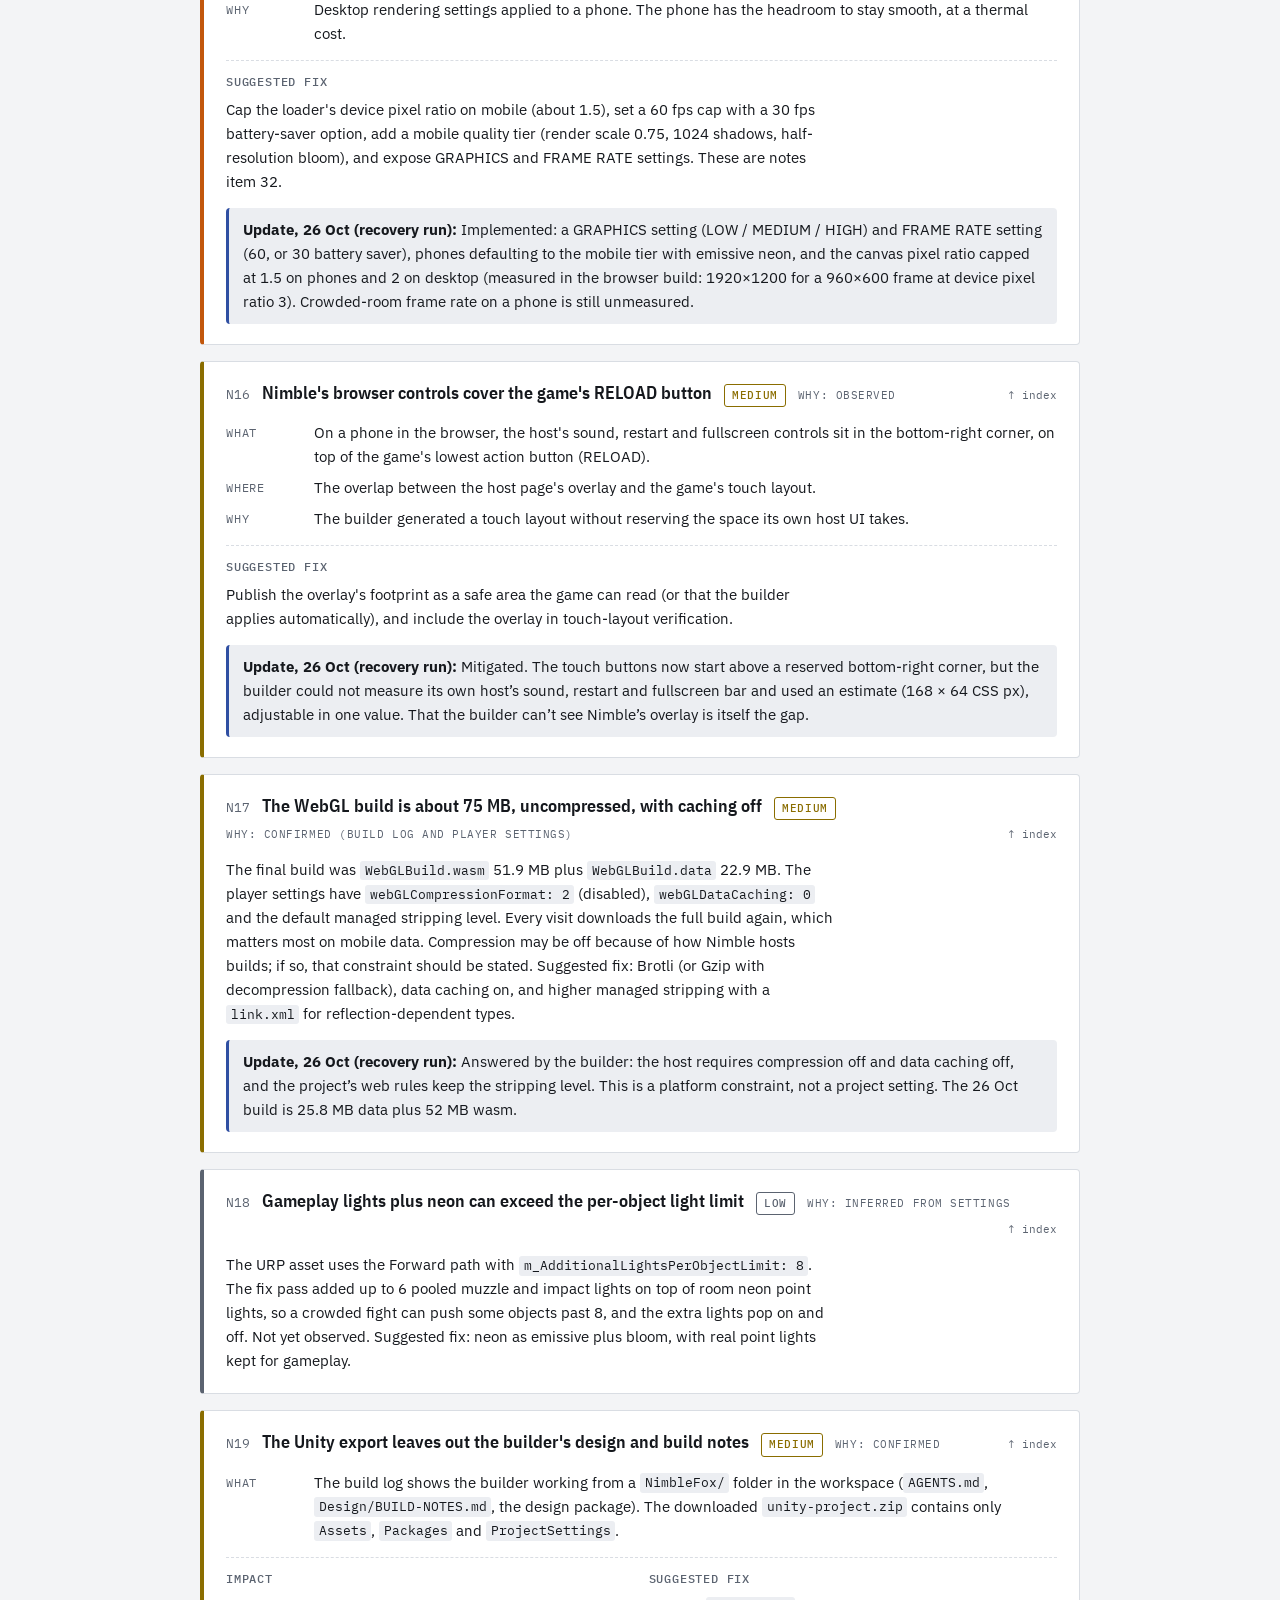
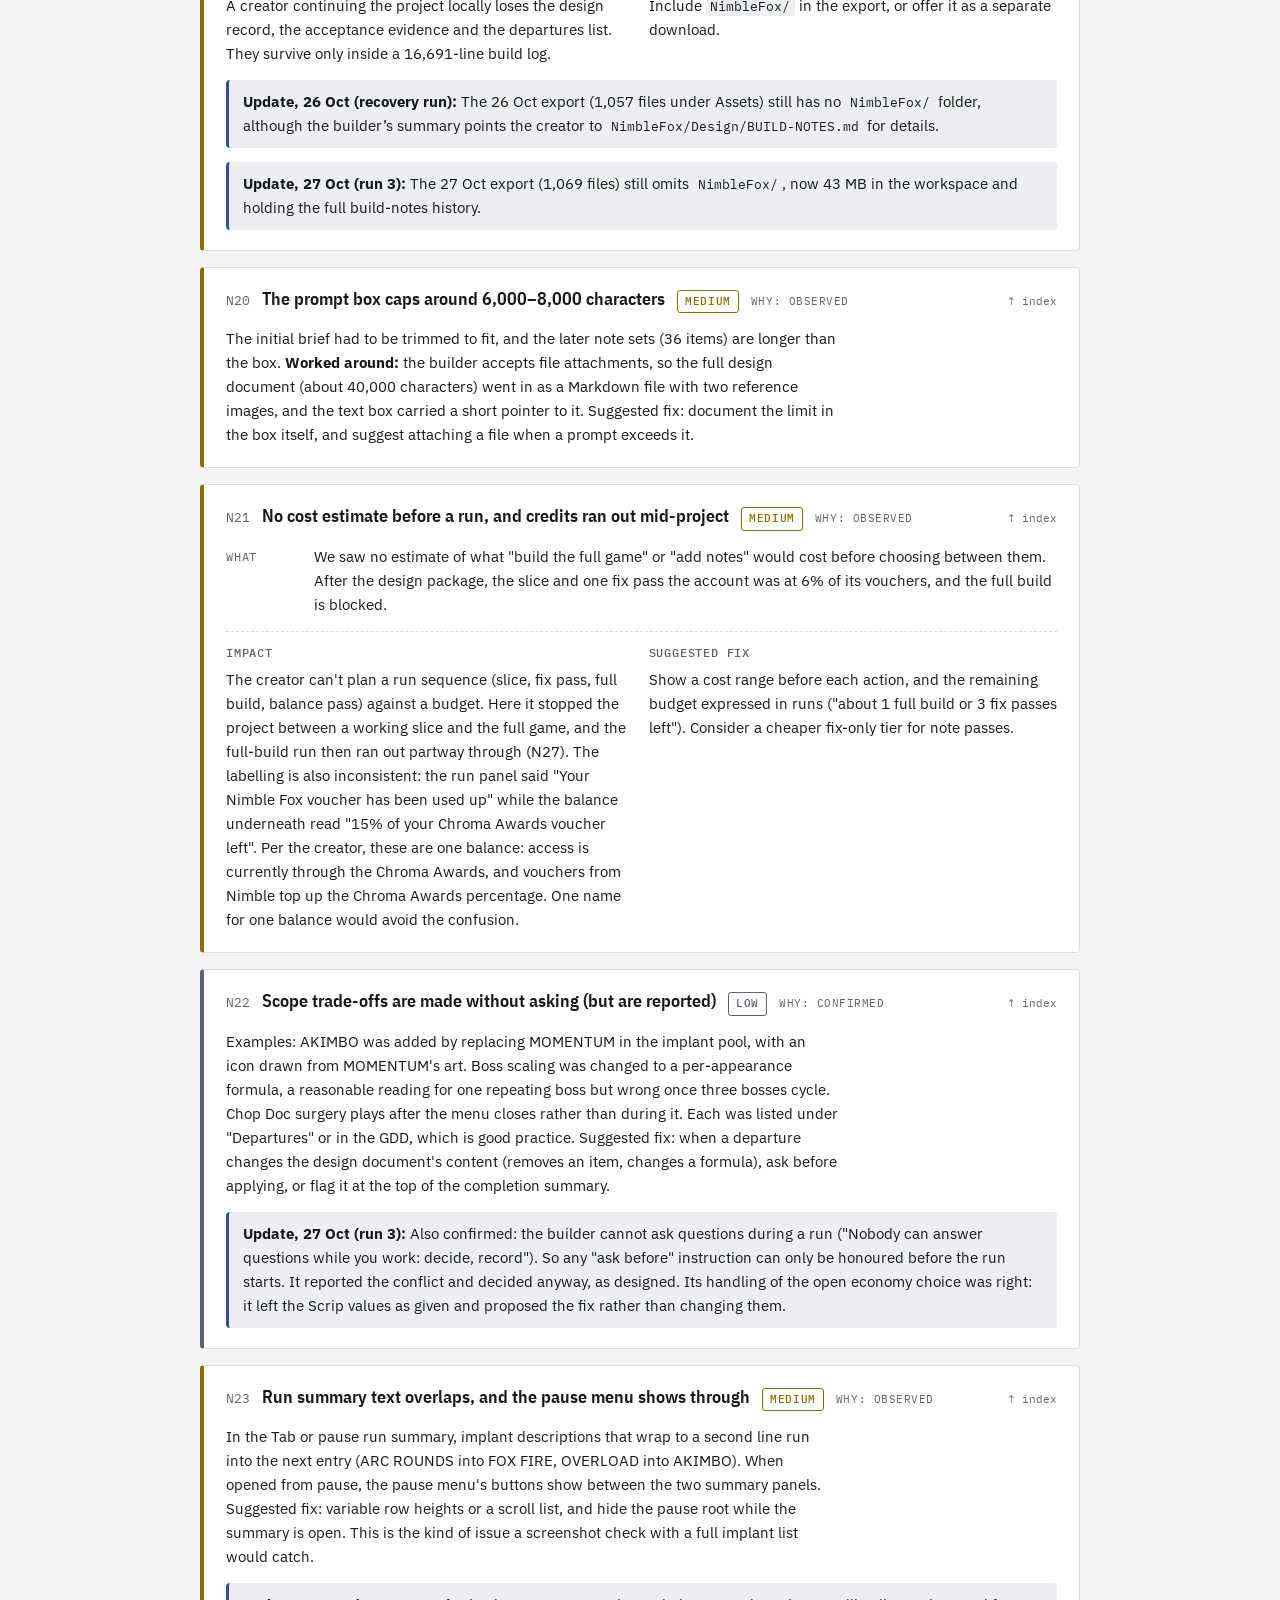
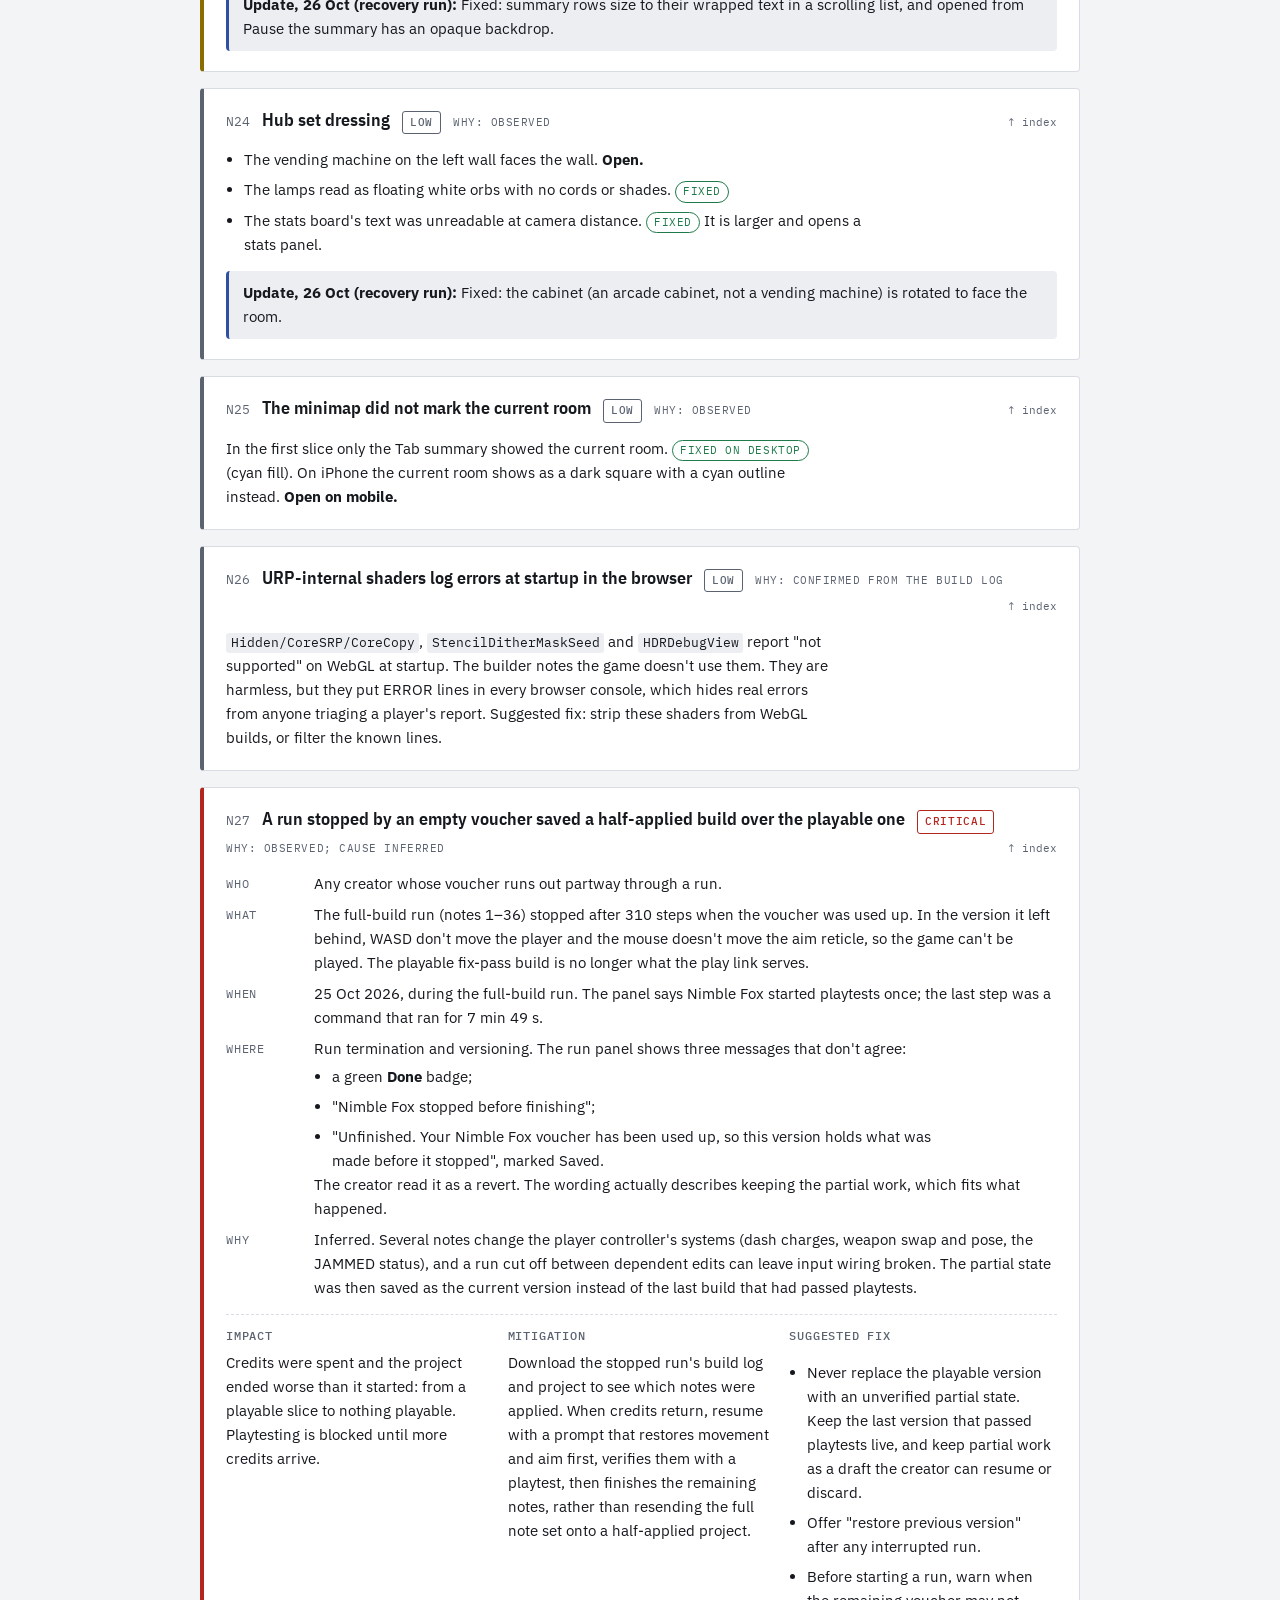
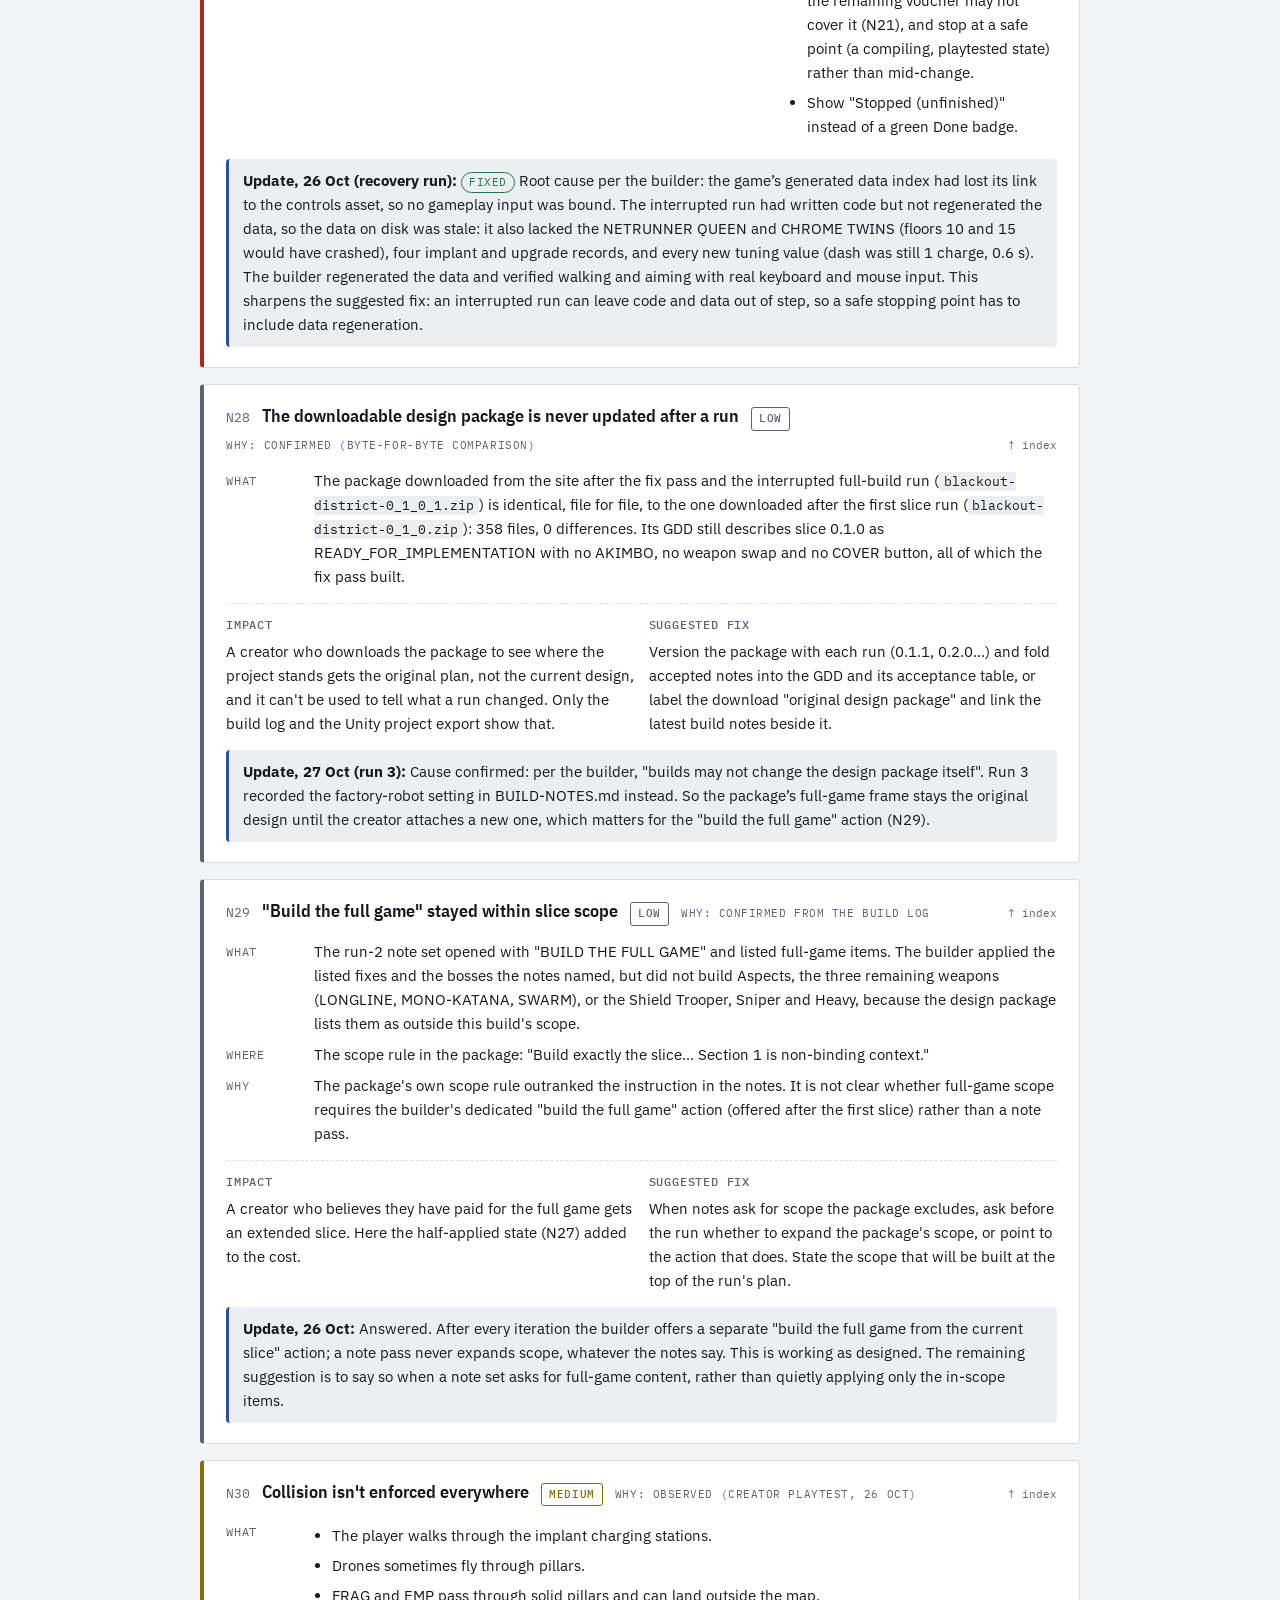
==== commit 81adf956: "Report update 27 Oct (run 3): N33, run-3 notes on N10, N12, N19, N22, N28, N30-N32, Current state re" ====
--- a/index.html
+++ b/index.html
@@ -138,7 +138,7 @@
 </head><body>
 <div class="wrap">
 <header>
-  <div class="eyebrow">First edition · Cover-shooter roguelike (BLACKOUT DISTRICT) · last updated 26 Oct 2026 · 32 breakages (3 critical · 10 high · 11 medium · 8 low)</div>
+  <div class="eyebrow">First edition · Cover-shooter roguelike (BLACKOUT DISTRICT) · last updated 27 Oct 2026 · 33 breakages (3 critical · 10 high · 12 medium · 8 low)</div>
   
   <h1>Where Nimble Fox breaks: an isometric roguelike in Ultra Nimble mode</h1>
   <p class="lede">Found while building BLACKOUT DISTRICT, an isometric 3D cover-shooter roguelike (West of Dead cover, Hades-style unlocks, cel-shaded cyberpunk), entirely through the Nimble Fox web builder in Ultra Nimble mode. Same 5W format as the Virtual Matter reports (<a href="https://ohge-games.github.io/virtual-matter-breakage-report/scar/">SCAR edition</a>): Who / What / When / Where / Why, then impact, mitigation and suggested fix. IDs are N1, N2… Unlike the Virtual Matter projects, the agent doing the building here is Nimble's own; the creator supplies a design document and playtest notes. This report was compiled by a separate reviewer from the creator's playtests, screenshots, the builder's build log and the exported Unity project.</p>
@@ -154,11 +154,11 @@
 <section id="state">
   <h2>Current state</h2>
   <ul class="plain">
-    <li><b>Playable; run-3 notes drafted.</b> A recovery run (26 Oct) restored movement and aim (N27) and finished the remaining notes, except Aspects, the three extra weapons, the three extra enemy types and phone frame-rate profiling. The creator’s playtest of that build reached floor 13 in 48:10, beating two bosses, and produced N30–N32.</li>
-    <li><b>What the build now has:</b> dash charges, JAMMED and EMP pylons, all three bosses cycling (ENFORCER MECH, NETRUNNER QUEEN, CHROME TWINS), forks that seal the branch not taken, capsule-based rig weighting, weapon grip sockets, mobile quality tiers with pixel-ratio and frame caps, and a touch layout clear of an estimated host corner.</li>
-    <li><b>Balance, by the builder's no-god-mode bot</b> (five runs, scripted cautious player): reached the floor-5 boss at 14.4–14.8 min with 2–4 implants; died on floors 2, 4, 5 and 5. Scrip is still above target (1,150–1,350 unspent at the boss), so enemy and elite drops need about halving; the builder left that decision to the creator.</li>
-    <li><b>The open issues that matter most:</b><ul class="plain"><li>N12: Scrip still too high;</li><li>N6 and N15: the iOS x-ray and phone-heat fixes are unverified on a real phone (N14);</li><li>N16: the host corner's size is an estimate, because the builder can't measure Nimble's own overlay.</li></ul></li>
-    <li><b>Next:</b> a run-3 note pass to make the slice feel solid: collision and AI fixes, boss mechanics built around the arena, darker rooms, a factory re-theme of the props, and halved Scrip with a Shard audit. New weapons, enemies, story and audio are parked until the slice is solid.</li>
+    <li><b>Run 3 delivered; creator playtest pending.</b> All 25 run-3 notes (sections A–H) were reported done, each with a named test. Nothing from the parked list was built. The work order and per-section save points from the prompt were followed: data regenerated, compiled and playtested after each section, with snapshots kept.</li>
+    <li><b>Balance, by the bot</b> (god mode off, final batch of five): deaths on floors 4, 5 (at the ENFORCER), 4, 4, 4; boss reached at 14.6 min with 2 implants. Shards are on target at 25.8 per floor. The floor-2 shop is on target; the floor-4 shop is not (3–5 items affordable against a target of 2).</li>
+    <li><b>Bosses, by the bot in god mode:</b> ENFORCER 52–56 s with the pylon bait, QUEEN 82–95 s (HP raised from 1,100 to 1,650 to match fight lengths).</li>
+    <li><b>Not verified:</b> phone frame rate with the new flashlight and drone lights, portrait layouts, how the bosses and Punk attacks feel to a human, and B8 against the creator's clip (N33).</li>
+    <li><b>Before "build the full game":</b> a human playtest of run 3, a small fix for the floor-4 Scrip, a phone check, and an updated full-game design to attach, because the builder cannot change the design package itself (N28).</li>
   </ul>
 </section>
 <section id="index">
@@ -175,9 +175,9 @@
         <tr><td class="mono">N7</td><td><span class="sev high">High</span></td><td><a href="#n7">Dark rooms were unreadable: floor, walls and cover nearly invisible</a></td><td>Fixed</td></tr>
         <tr><td class="mono">N8</td><td><span class="sev med">Medium</span></td><td><a href="#n8">Every held weapon was the same grey bar</a></td><td>Fixed (per-weapon models)</td></tr>
         <tr><td class="mono">N9</td><td><span class="sev med">Medium</span></td><td><a href="#n9">The model tool cannot rig; models arrive as unrigged OBJs with unknown commercial rights</a></td><td>Open; release gate</td></tr>
-        <tr><td class="mono">N10</td><td><span class="sev high">High</span></td><td><a href="#n10">Runtime skinning weights vertices by height and side only, so the coat follows the hands</a></td><td>Improved; still visible</td></tr>
+        <tr><td class="mono">N10</td><td><span class="sev high">High</span></td><td><a href="#n10">Runtime skinning weights vertices by height and side only, so the coat follows the hands</a></td><td>Fix applied; needs visual check</td></tr>
         <tr><td class="mono">N11</td><td><span class="sev med">Medium</span></td><td><a href="#n11">Weapons sit unnaturally in the hands, and the off-hand holds a dual-wield pose without the dual-wield implant</a></td><td>Fixed (grip sockets); needs visual check</td></tr>
-        <tr><td class="mono">N12</td><td><span class="sev high">High</span></td><td><a href="#n12">Default balance shipped trivial: effectively unlimited dashes, an implant most rooms, too much currency</a></td><td>Scrip and Shards still high (human-confirmed)</td></tr>
+        <tr><td class="mono">N12</td><td><span class="sev high">High</span></td><td><a href="#n12">Default balance shipped trivial: effectively unlimited dashes, an implant most rooms, too much currency</a></td><td>Shards fixed; floor-4 Scrip still high</td></tr>
         <tr><td class="mono">N13</td><td><span class="sev high">High</span></td><td><a href="#n13">The end-to-end proof run used god mode; balance and damage were never exercised</a></td><td>Fixed on request (no-god-mode bot)</td></tr>
         <tr><td class="mono">N14</td><td><span class="sev high">High</span></td><td><a href="#n14">Browser verification is headless Chromium only; no real browser or phone run before delivery</a></td><td>Tooling gap</td></tr>
         <tr><td class="mono">N15</td><td><span class="sev high">High</span></td><td><a href="#n15">The build runs smoothly on an iPhone but makes it very hot: native pixel ratio, no frame cap, desktop quality</a></td><td>Fix applied; needs phone test</td></tr>
@@ -195,9 +195,10 @@
         <tr><td class="mono">N27</td><td><span class="sev crit">Critical</span></td><td><a href="#n27">A run stopped by an empty voucher saved a half-applied build over the playable one: WASD and mouse aim no longer work</a></td><td>Fixed (root cause: stale data index)</td></tr>
         <tr><td class="mono">N28</td><td><span class="sev low">Low</span></td><td><a href="#n28">The downloadable design package is never updated after a run, so it contradicts the build</a></td><td>Confirmed</td></tr>
         <tr><td class="mono">N29</td><td><span class="sev low">Low</span></td><td><a href="#n29">A note set headed "build the full game" was treated as a note pass within the slice's scope</a></td><td>Answered: full scope is a separate action</td></tr>
-        <tr><td class="mono">N30</td><td><span class="sev med">Medium</span></td><td><a href="#n30">Collision isn't enforced everywhere: walk-through props, drones and grenades through pillars, knockback through a locked door, the boss stuck in a pylon</a></td><td>Open; in run-3 notes</td></tr>
-        <tr><td class="mono">N31</td><td><span class="sev med">Medium</span></td><td><a href="#n31">Enemy AI state bugs: spawn clumps that stop pursuing, elites that stand and stare after losing cover</a></td><td>Open; in run-3 notes</td></tr>
-        <tr><td class="mono">N32</td><td><span class="sev low">Low</span></td><td><a href="#n32">Presentation leftovers: implant row runs off-screen, OS cursor over the reticle, floating decals, crates in doorways, Clinic animation only in the hub</a></td><td>Open; in run-3 notes</td></tr>
+        <tr><td class="mono">N30</td><td><span class="sev med">Medium</span></td><td><a href="#n30">Collision isn't enforced everywhere: walk-through props, drones and grenades through pillars, knockback through a locked door, the boss stuck in a pylon</a></td><td>Fixed (tests added); needs human playtest</td></tr>
+        <tr><td class="mono">N31</td><td><span class="sev med">Medium</span></td><td><a href="#n31">Enemy AI state bugs: spawn clumps that stop pursuing, elites that stand and stare after losing cover</a></td><td>Fixed (root causes found); needs human playtest</td></tr>
+        <tr><td class="mono">N32</td><td><span class="sev low">Low</span></td><td><a href="#n32">Presentation leftovers: implant row runs off-screen, OS cursor over the reticle, floating decals, crates in doorways, Clinic animation only in the hub</a></td><td>Fixed; portrait unverified</td></tr>
+        <tr><td class="mono">N33</td><td><span class="sev med">Medium</span></td><td><a href="#n33">Attachments can silently fail to reach the builder: the run-3 screen recording, and one of the three files from the first request</a></td><td>Observed; needs creator confirmation</td></tr>
     </tbody></table></div>
 </section>
 <section id="cards">
@@ -317,6 +318,7 @@
     </div>
     <div class="update"><p><b>Update, 26 Oct (recovery run):</b> Fixed per the builder: arm weights now come from capsules around each arm, and the Punk and Rifleman also get leg capsules so jackets stay on the hips. The Netrunner Queen is not rigged: she is one mesh with her throne and hair, so any rig would bend the throne with her; she animates as a whole. Pending a visual check in play.</p></div>
     <div class="update"><p><b>Update, 26 Oct (creator playtest):</b> Better but not fixed. In play the coat hem still bulges toward the aim side, visible in a screen recording. The likely remaining cause is the upper-body aim twist moving vertices below the waist.</p></div>
+    <div class="update"><p><b>Update, 27 Oct (run 3):</b> Coat vertices below the belt (142) now follow the hips only. The builder checked this by skin weights and close-up captures. It could not compare against the creator’s clip, which never reached it (N33). Pending a visual check.</p></div>
   </article>
   <article class="record med" id="n11">
     <div class="rec-head"><span class="rec-id">N11</span><h3>Weapons sit unnaturally, and the off-hand holds a dual-wield pose</h3><span class="sev med">Medium</span><span class="conf">Why: observed</span><a class="back" href="#index">↑ index</a></div>
@@ -337,6 +339,7 @@
     </div>
     <div class="update"><p><b>Update, 26 Oct (recovery run):</b> The note values are now on disk (the stopped run had written code but left the old values in the data). The builder’s five-run bot reached the floor-5 boss at 14.4–14.8 min with 2–4 implants, inside the targets. Scrip is still about 2–3× the target at the floor-4 shop. The builder applied the creator’s values exactly and left further changes to the creator, recommending halving enemy and elite drops.</p></div>
     <div class="update"><p><b>Update, 26 Oct (creator playtest):</b> Confirmed by a human run: died on floor 13 at 48:10 with 1,179 unspent Scrip, matching the bot. The same run paid +1,118 Data Shards (about 86 per floor), roughly a third of the whole Chop Doc tree from one run, so Shards need an audit too.</p></div>
+    <div class="update"><p><b>Update, 27 Oct (run 3):</b> Shards fixed: the audit traced the excess to elites paying 3 each while elite chance climbs per floor (about 800 Shards on a 13-floor run). Elites now pay 1 (at most 3 per room) and a cleared combat room pays +3; measured 25.8 per floor. Scrip partly fixed: the floor-2 shop is on target (about 1 item), but the floor-4 shop still sees 448–807 Scrip (3–5 items against a target of 2). The builder named the remaining sources (Scrip caches and the dark-clear bonus) and proposed halving them, but left the decision to the creator. The bot now dies on floors 4–5 instead of beating the boss.</p></div>
   </article>
   <article class="record high" id="n13">
     <div class="rec-head"><span class="rec-id">N13</span><h3>The end-to-end proof run used god mode</h3><span class="sev high">High</span><span class="conf">Why: confirmed from the build log</span><a class="back" href="#index">↑ index</a></div>
@@ -405,6 +408,7 @@
       <div><h4>Suggested fix</h4><p>Include <code>NimbleFox/</code> in the export, or offer it as a separate download.</p></div>
     </div>
     <div class="update"><p><b>Update, 26 Oct (recovery run):</b> The 26 Oct export (1,057 files under Assets) still has no <code>NimbleFox/</code> folder, although the builder’s summary points the creator to <code>NimbleFox/Design/BUILD-NOTES.md</code> for details.</p></div>
+    <div class="update"><p><b>Update, 27 Oct (run 3):</b> The 27 Oct export (1,069 files) still omits <code>NimbleFox/</code>, now 43 MB in the workspace and holding the full build-notes history.</p></div>
   </article>
   <article class="record med" id="n20">
     <div class="rec-head"><span class="rec-id">N20</span><h3>The prompt box caps around 6,000–8,000 characters</h3><span class="sev med">Medium</span><span class="conf">Why: observed</span><a class="back" href="#index">↑ index</a></div>
@@ -423,6 +427,7 @@
   <article class="record low" id="n22">
     <div class="rec-head"><span class="rec-id">N22</span><h3>Scope trade-offs are made without asking (but are reported)</h3><span class="sev low">Low</span><span class="conf">Why: confirmed</span><a class="back" href="#index">↑ index</a></div>
     <p>Examples: AKIMBO was added by replacing MOMENTUM in the implant pool, with an icon drawn from MOMENTUM's art. Boss scaling was changed to a per-appearance formula, a reasonable reading for one repeating boss but wrong once three bosses cycle. Chop Doc surgery plays after the menu closes rather than during it. Each was listed under "Departures" or in the GDD, which is good practice. Suggested fix: when a departure changes the design document's content (removes an item, changes a formula), ask before applying, or flag it at the top of the completion summary.</p>
+    <div class="update"><p><b>Update, 27 Oct (run 3):</b> Also confirmed: the builder cannot ask questions during a run ("Nobody can answer questions while you work: decide, record"). So any "ask before" instruction can only be honoured before the run starts. It reported the conflict and decided anyway, as designed. Its handling of the open economy choice was right: it left the Scrip values as given and proposed the fix rather than changing them.</p></div>
   </article>
   <article class="record med" id="n23">
     <div class="rec-head"><span class="rec-id">N23</span><h3>Run summary text overlaps, and the pause menu shows through</h3><span class="sev med">Medium</span><span class="conf">Why: observed</span><a class="back" href="#index">↑ index</a></div>
@@ -467,6 +472,7 @@
       <div><h4>Impact</h4><p>A creator who downloads the package to see where the project stands gets the original plan, not the current design, and it can't be used to tell what a run changed. Only the build log and the Unity project export show that.</p></div>
       <div><h4>Suggested fix</h4><p>Version the package with each run (0.1.1, 0.2.0…) and fold accepted notes into the GDD and its acceptance table, or label the download "original design package" and link the latest build notes beside it.</p></div>
     </div>
+    <div class="update"><p><b>Update, 27 Oct (run 3):</b> Cause confirmed: per the builder, "builds may not change the design package itself". Run 3 recorded the factory-robot setting in BUILD-NOTES.md instead. So the package’s full-game frame stays the original design until the creator attaches a new one, which matters for the "build the full game" action (N29).</p></div>
   </article>
   <article class="record low" id="n29">
     <div class="rec-head"><span class="rec-id">N29</span><h3>"Build the full game" stayed within slice scope</h3><span class="sev low">Low</span><span class="conf">Why: confirmed from the build log</span><a class="back" href="#index">↑ index</a></div>
@@ -490,6 +496,7 @@
     <div class="extra">
       <div><h4>Suggested fix</h4><p>One rule for every solid prop: a collider plus a NavMesh carve. Clamp knockback and thrown objects to the room's NavMesh and bounds. Add a containment check to the playtests: no character or projectile inside a solid or outside the room, sampled throughout the bot runs.</p></div>
     </div>
+    <div class="update"><p><b>Update, 27 Oct (run 3):</b> <span class="status">Fixed</span> Each item has a containment test (pillar, wall, door and pylon checks). Verifying them found one more case, fixed too: a crowd could shove the player through a locked door, leaving the room uncleared forever. Pending human playtest.</p></div>
   </article>
   <article class="record med" id="n31">
     <div class="rec-head"><span class="rec-id">N31</span><h3>Enemy AI state bugs</h3><span class="sev med">Medium</span><span class="conf">Why: observed (creator playtest, 26 Oct)</span><a class="back" href="#index">↑ index</a></div>
@@ -500,11 +507,24 @@
     <div class="extra">
       <div><h4>Suggested fix</h4><p>An idle watchdog (any enemy with line of sight that hasn't acted for 2 s re-enters Attack), stuck detection with re-pathing, and a playtest that asserts every enemy attacks or moves within N seconds of seeing the player.</p></div>
     </div>
+    <div class="update"><p><b>Update, 27 Oct (run 3):</b> <span class="status">Fixed</span> with root causes. The stare was a Rifleman retreating to the same damaged cover every frame, so he never fired. Frozen chasers came from comparing the goal with the agent’s own snapped destination, so the path stayed pending whenever the player stood off the NavMesh; this also explains the stalled bot rooms in N31’s original Why. Added: spawn separation, a 2 s idle watchdog, flankers, and a fallback that brings a cut-off enemy back in near the player within about 3 s.</p></div>
   </article>
   <article class="record low" id="n32">
     <div class="rec-head"><span class="rec-id">N32</span><h3>Presentation leftovers</h3><span class="sev low">Low</span><span class="conf">Why: observed (creator playtest, 26 Oct)</span><a class="back" href="#index">↑ index</a></div>
     <ul class="plain"><li>The HUD implant row runs off the right edge of the screen once a run has enough implants.</li><li>The operating-system mouse cursor draws on top of the aim reticle during play.</li><li>Bullet-hole decals stay floating in the air after the cover they hit is destroyed.</li><li>Green ammo crates are regularly placed in corridor doorways.</li><li>The implant chair's sit-down sequence plays in the hub but not in a run's Clinic rooms.</li></ul>
     <p>None of these blocks play. Every one would show in a screenshot review of a long run, which the builder's checks don't include. The HUD overflow, for example, only appears with more implants than the playtests ever hold.</p>
+    <div class="update"><p><b>Update, 27 Oct (run 3):</b> <span class="status">Fixed</span> Implant row wraps (11 icons plus "+N"), cursor hidden in play, decals removed with their cover, a clear 2 m lane through every door, and the Clinic sequence plays in runs with every chair facing the camera. Portrait layouts are not captured.</p></div>
+  </article>
+  <article class="record med" id="n33">
+    <div class="rec-head"><span class="rec-id">N33</span><h3>Attachments can silently fail to reach the builder</h3><span class="sev med">Medium</span><span class="conf">Why: observed in the build log; creator to confirm what was uploaded</span><a class="back" href="#index">↑ index</a></div>
+    <dl class="w5">
+      <dt>What</dt><dd><ul class="plain"><li><b>Run 3:</b> the creator attached a screen recording for note B8, but the builder's attachment folder (<code>Attachments/request-02/</code>) holds only the notes file. The builder said "the screen recording mentioned with B8 was not among the attachments" and verified B8 by skin weights instead.</li><li><b>First request:</b> the folder holds files numbered <code>02</code> (the style sheet) and <code>03</code> (the GDD), with no <code>01</code>. Three files were attached (the GDD, the style sheet and the HUD layout wireframe), so the HUD layout image probably never arrived.</li></ul></dd>
+      <dt>Why</dt><dd>Unknown. Video may not be an accepted type, or an upload may fail without an error. The upload UI gave no warning in either case.</dd>
+    </dl>
+    <div class="extra">
+      <div><h4>Impact</h4><p>Notes that rely on an attachment are verified by other means without the creator knowing, unless they read the build log.</p></div>
+      <div><h4>Suggested fix</h4><p>List the attachments the builder actually received at the start of each run, and reject unsupported types at upload with a visible error.</p></div>
+    </div>
   </article>
 </section>
 <section id="worked">
@@ -564,6 +584,7 @@
 <section id="changelog">
   <h2>Changelog</h2>
   <ul class="changelog">
+    <li><b>27 Oct 2026 (run 3):</b> N30–N32 fixed with tests; N31 root causes found. N12 Shards fixed, floor-4 Scrip still high. N28 cause and N22 constraint confirmed by the builder. N33 added. Current state rewritten.</li>
     <li><b>26 Oct 2026:</b> N29 answered (full scope is a separate builder action) and downgraded to Low.</li>
     <li><b>26 Oct 2026 (creator playtest):</b> N30–N32 added. N10 and N12 updated from a floor-13 run.</li>
     <li><b>26 Oct 2026 (recovery run):</b> N27 fixed with root cause. N29 added. Status updates to N6, N10–N13, N15–N17, N19, N23 and N24 from the recovery run's build log and export. Current state rewritten.</li>
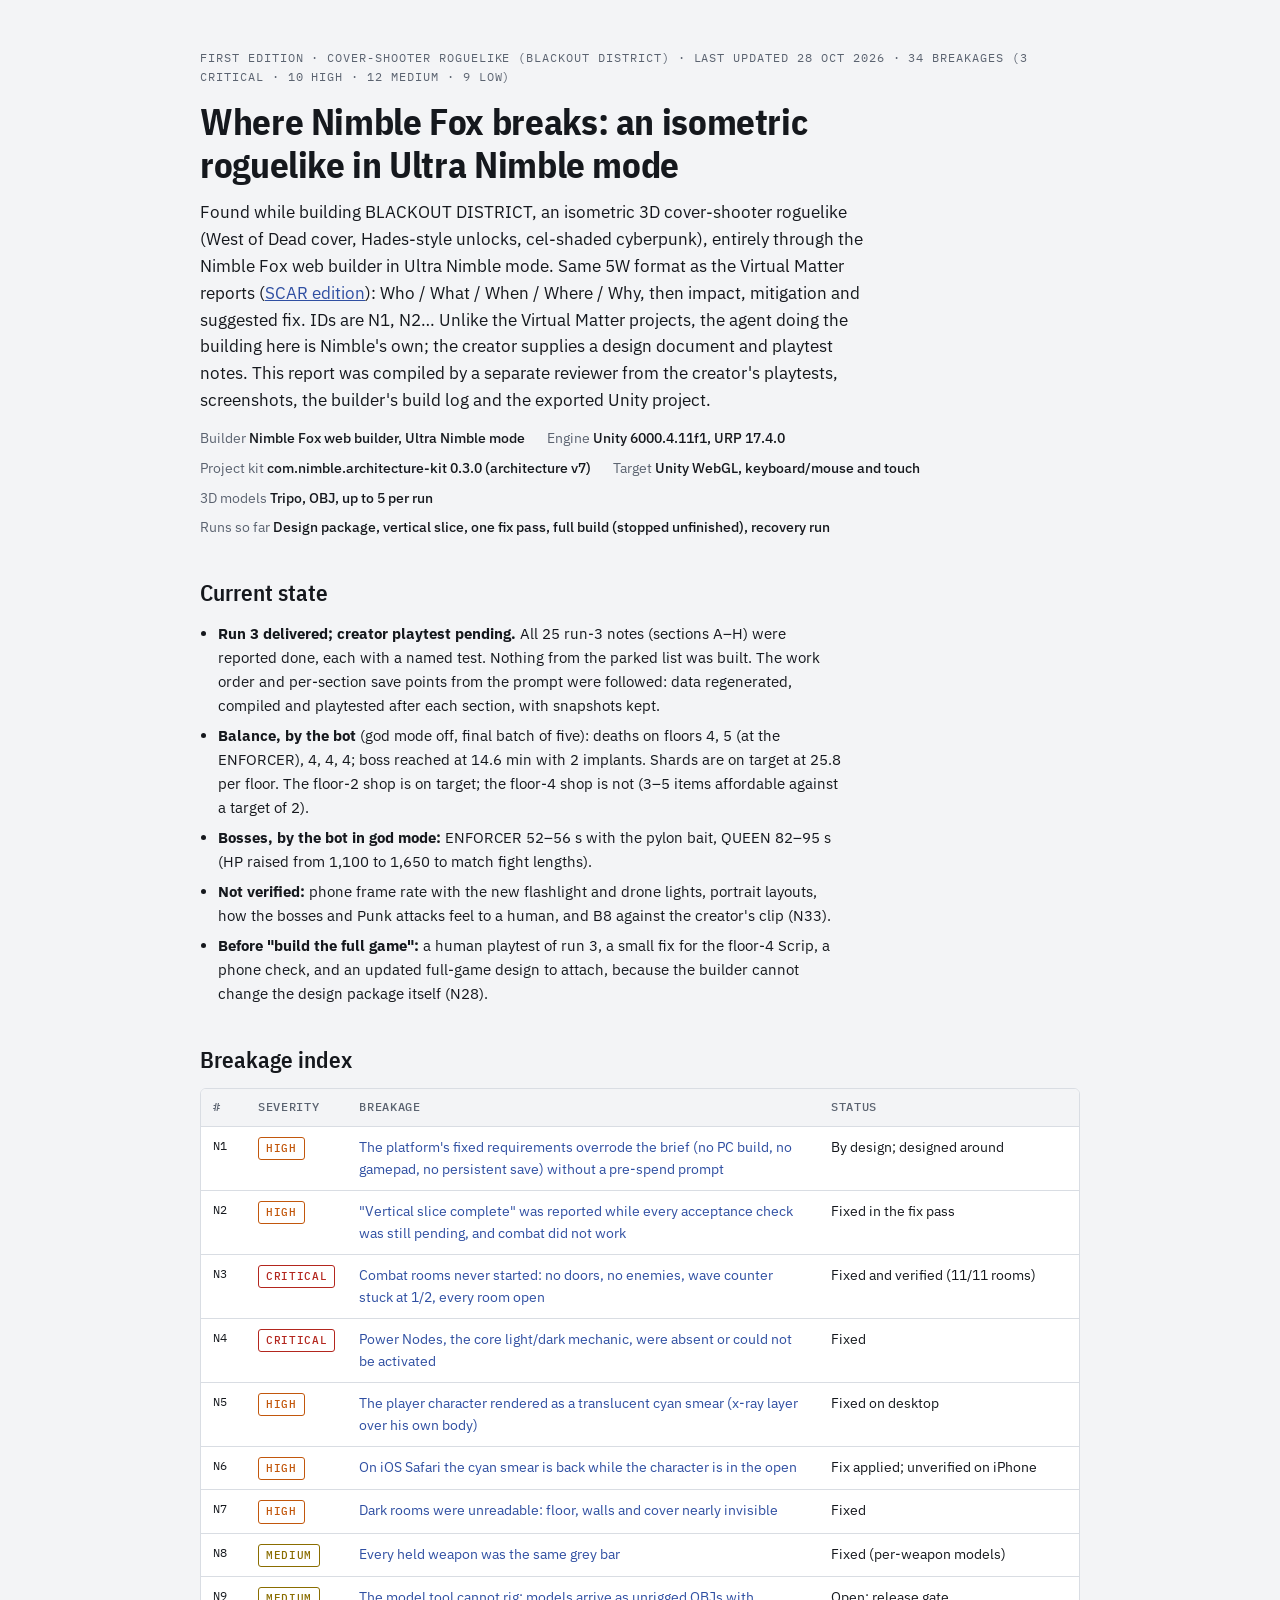
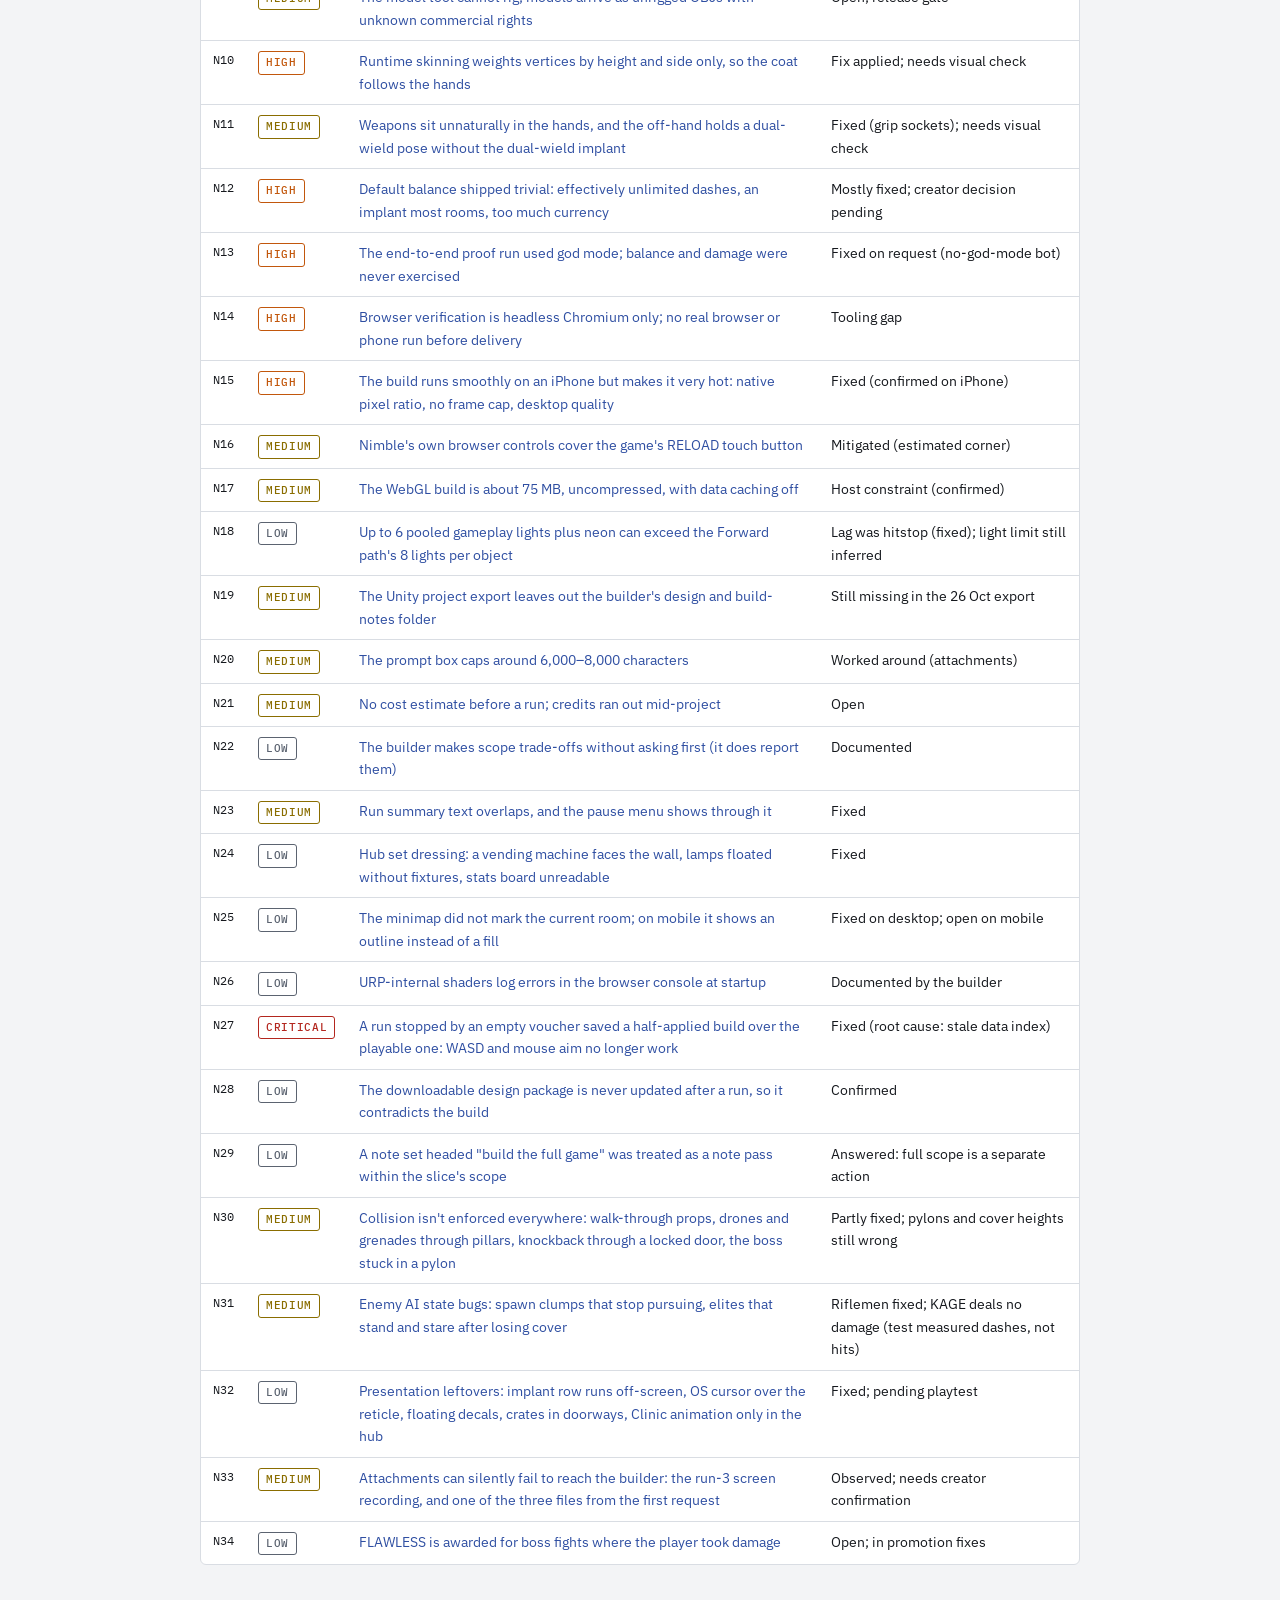
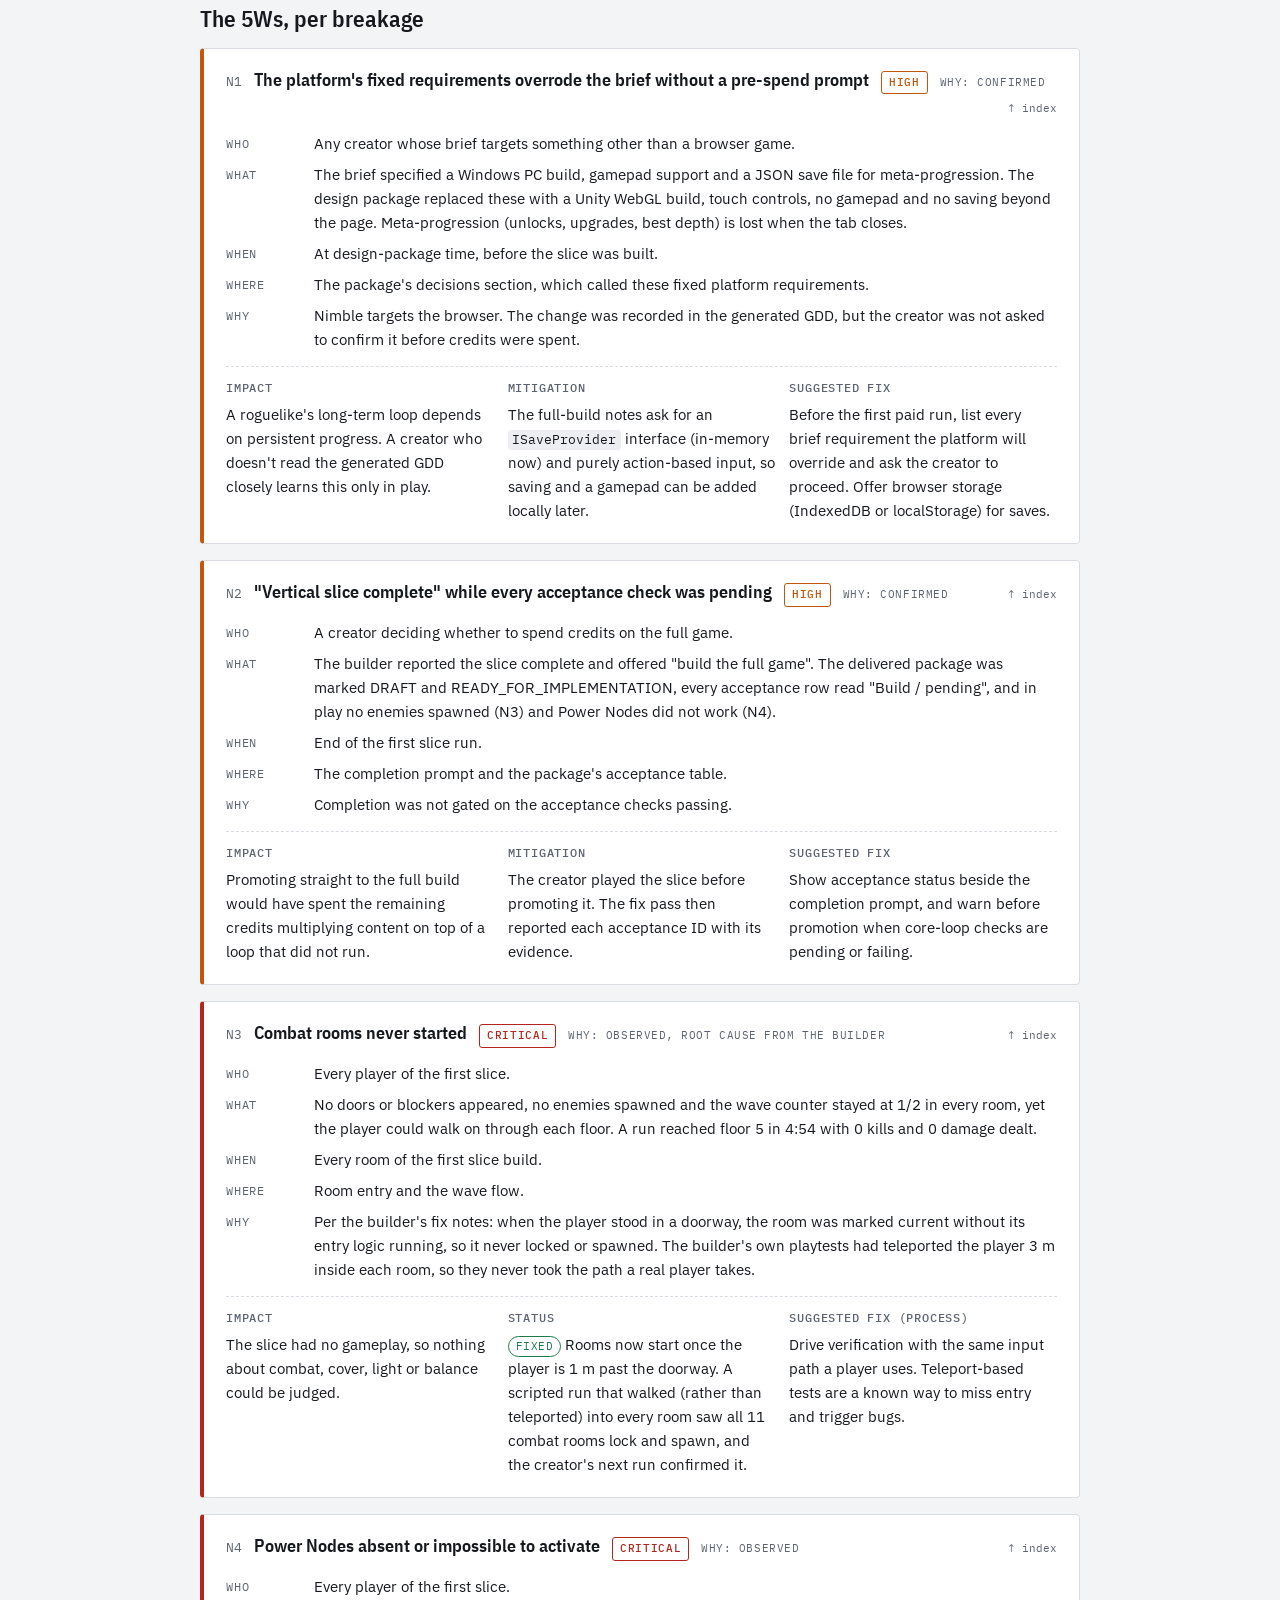
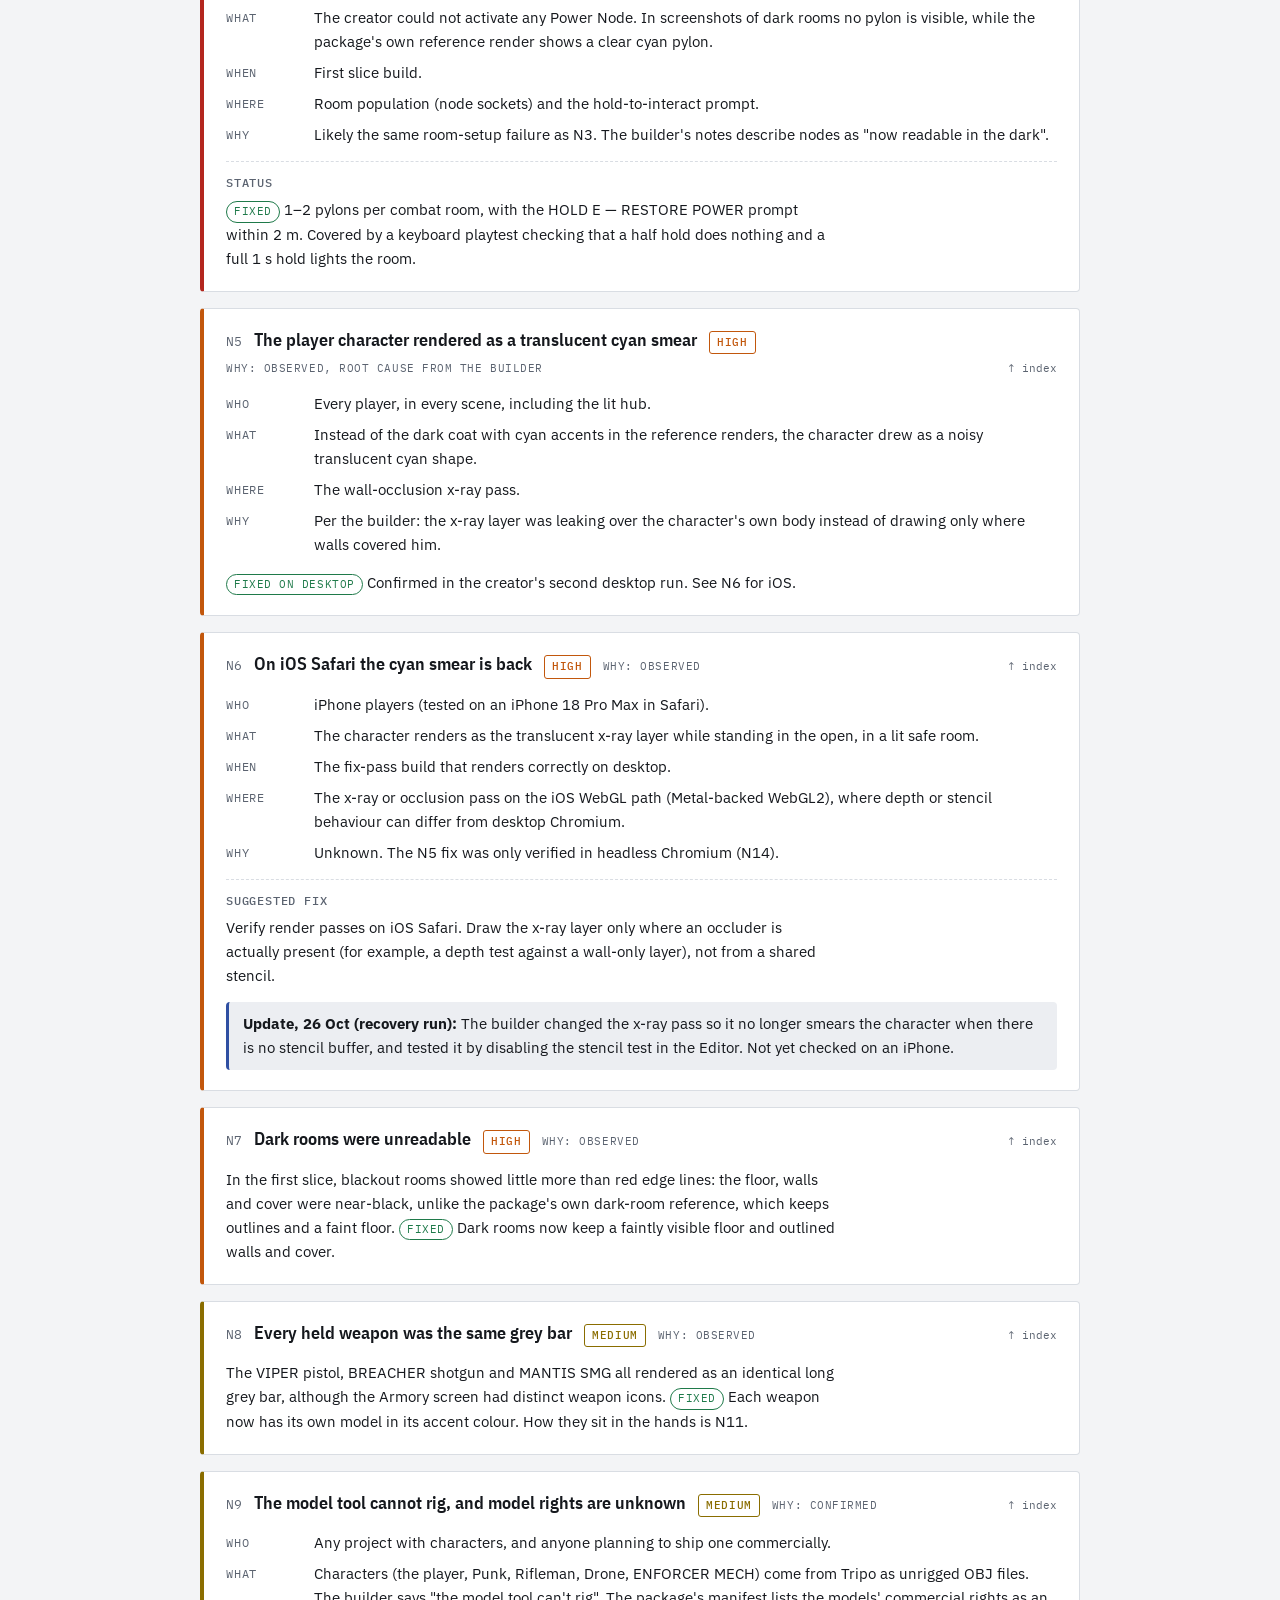
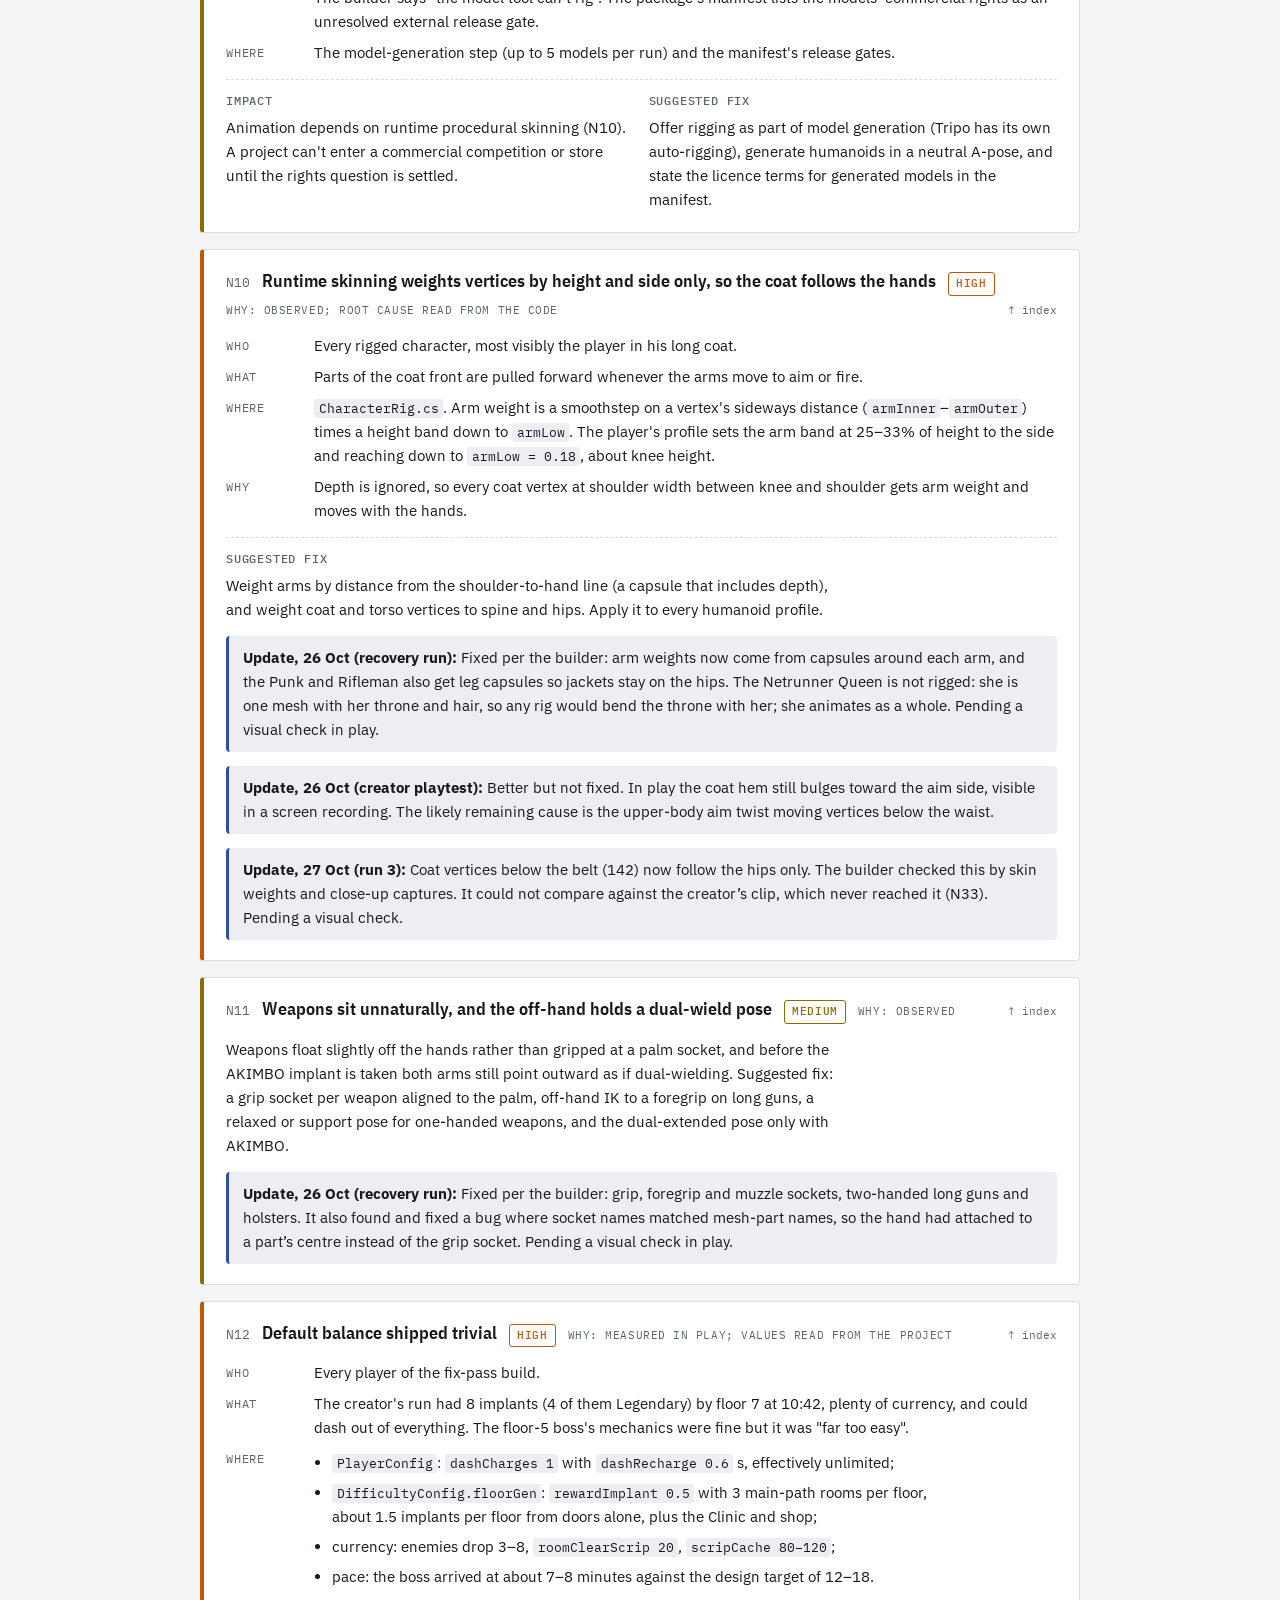
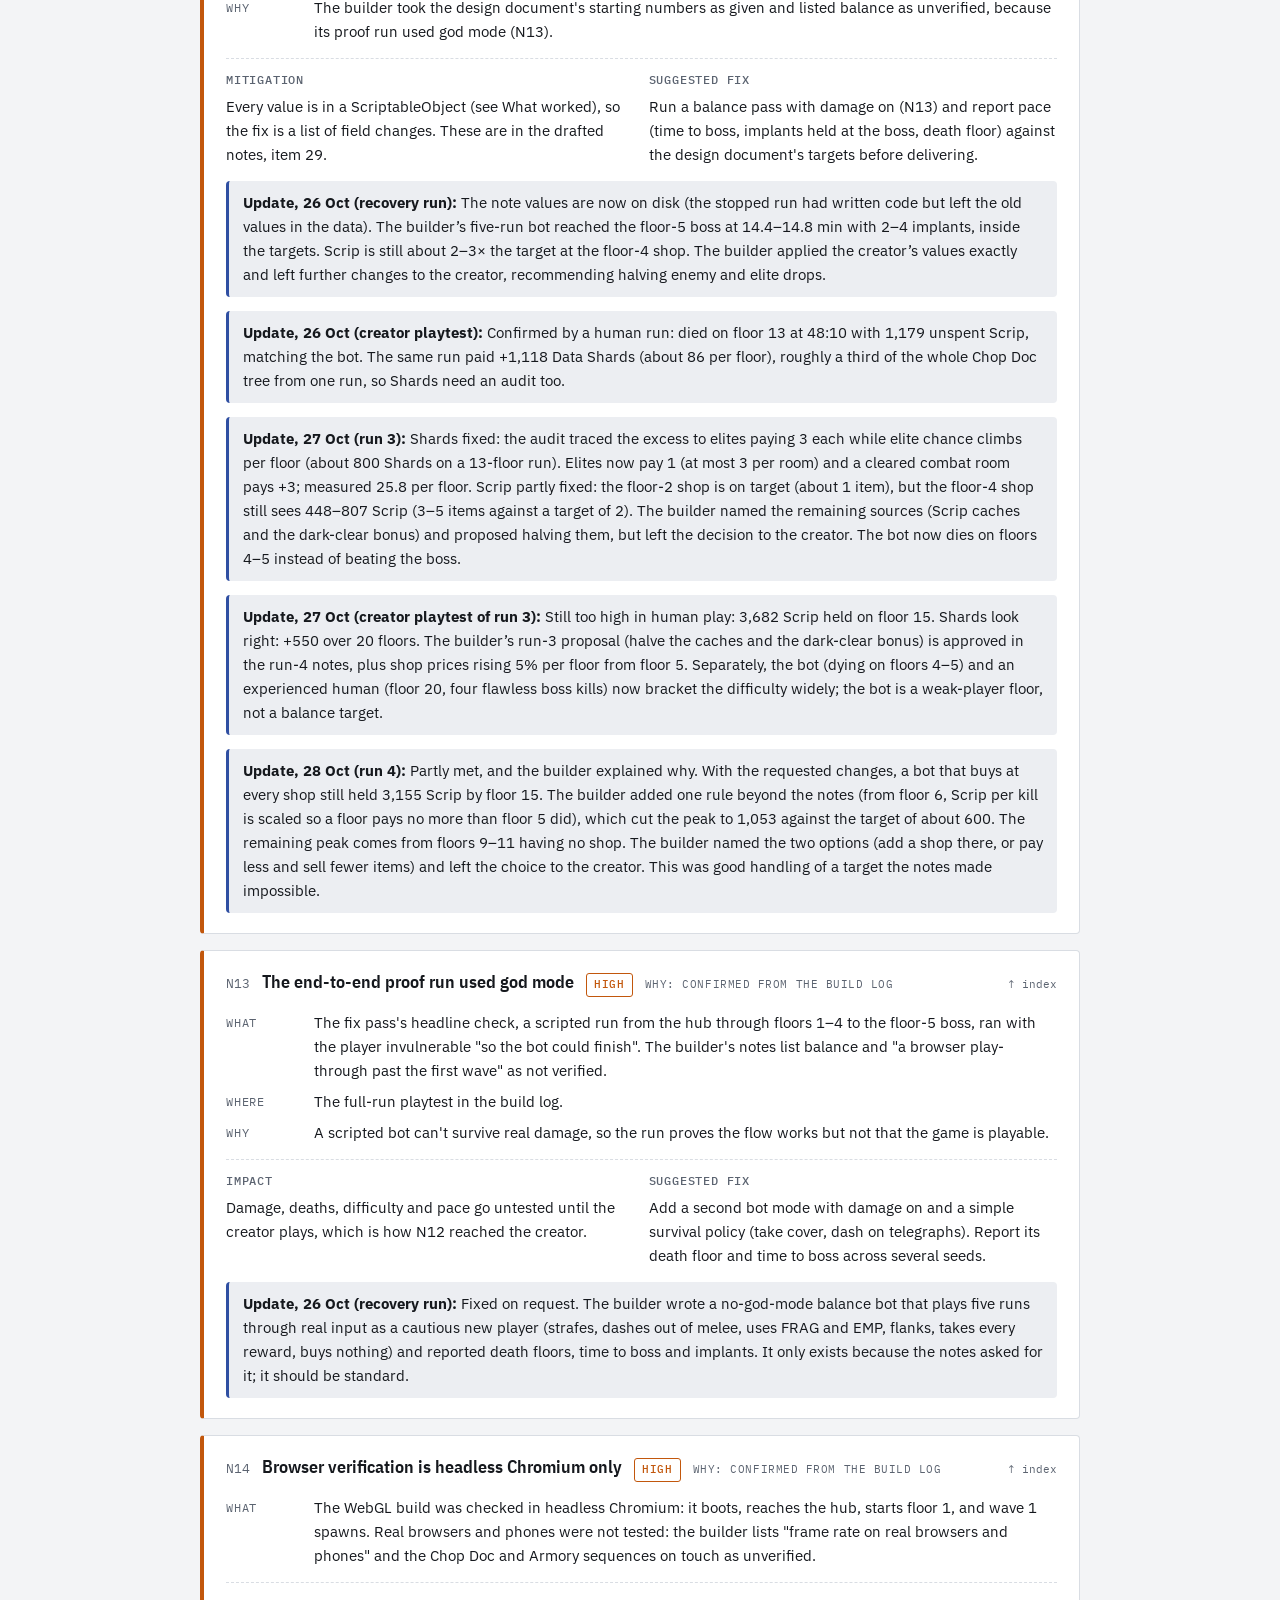
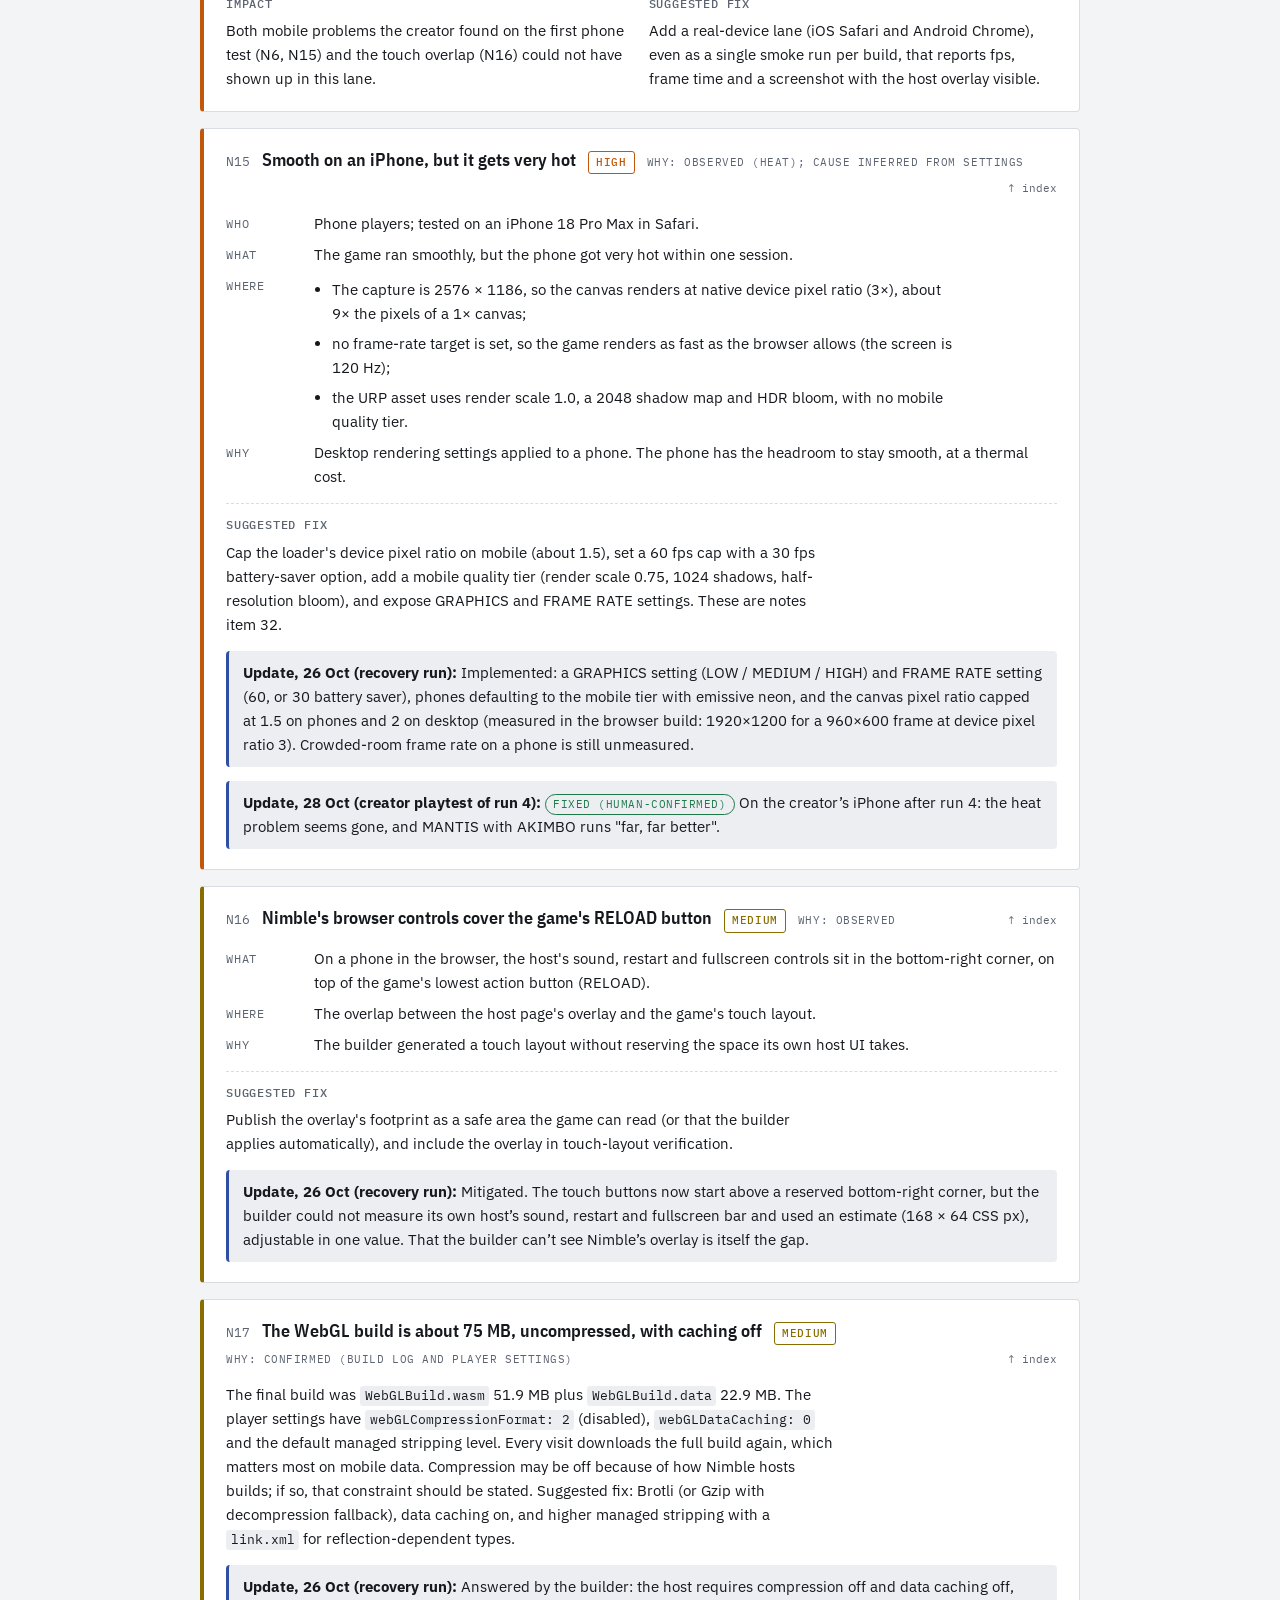
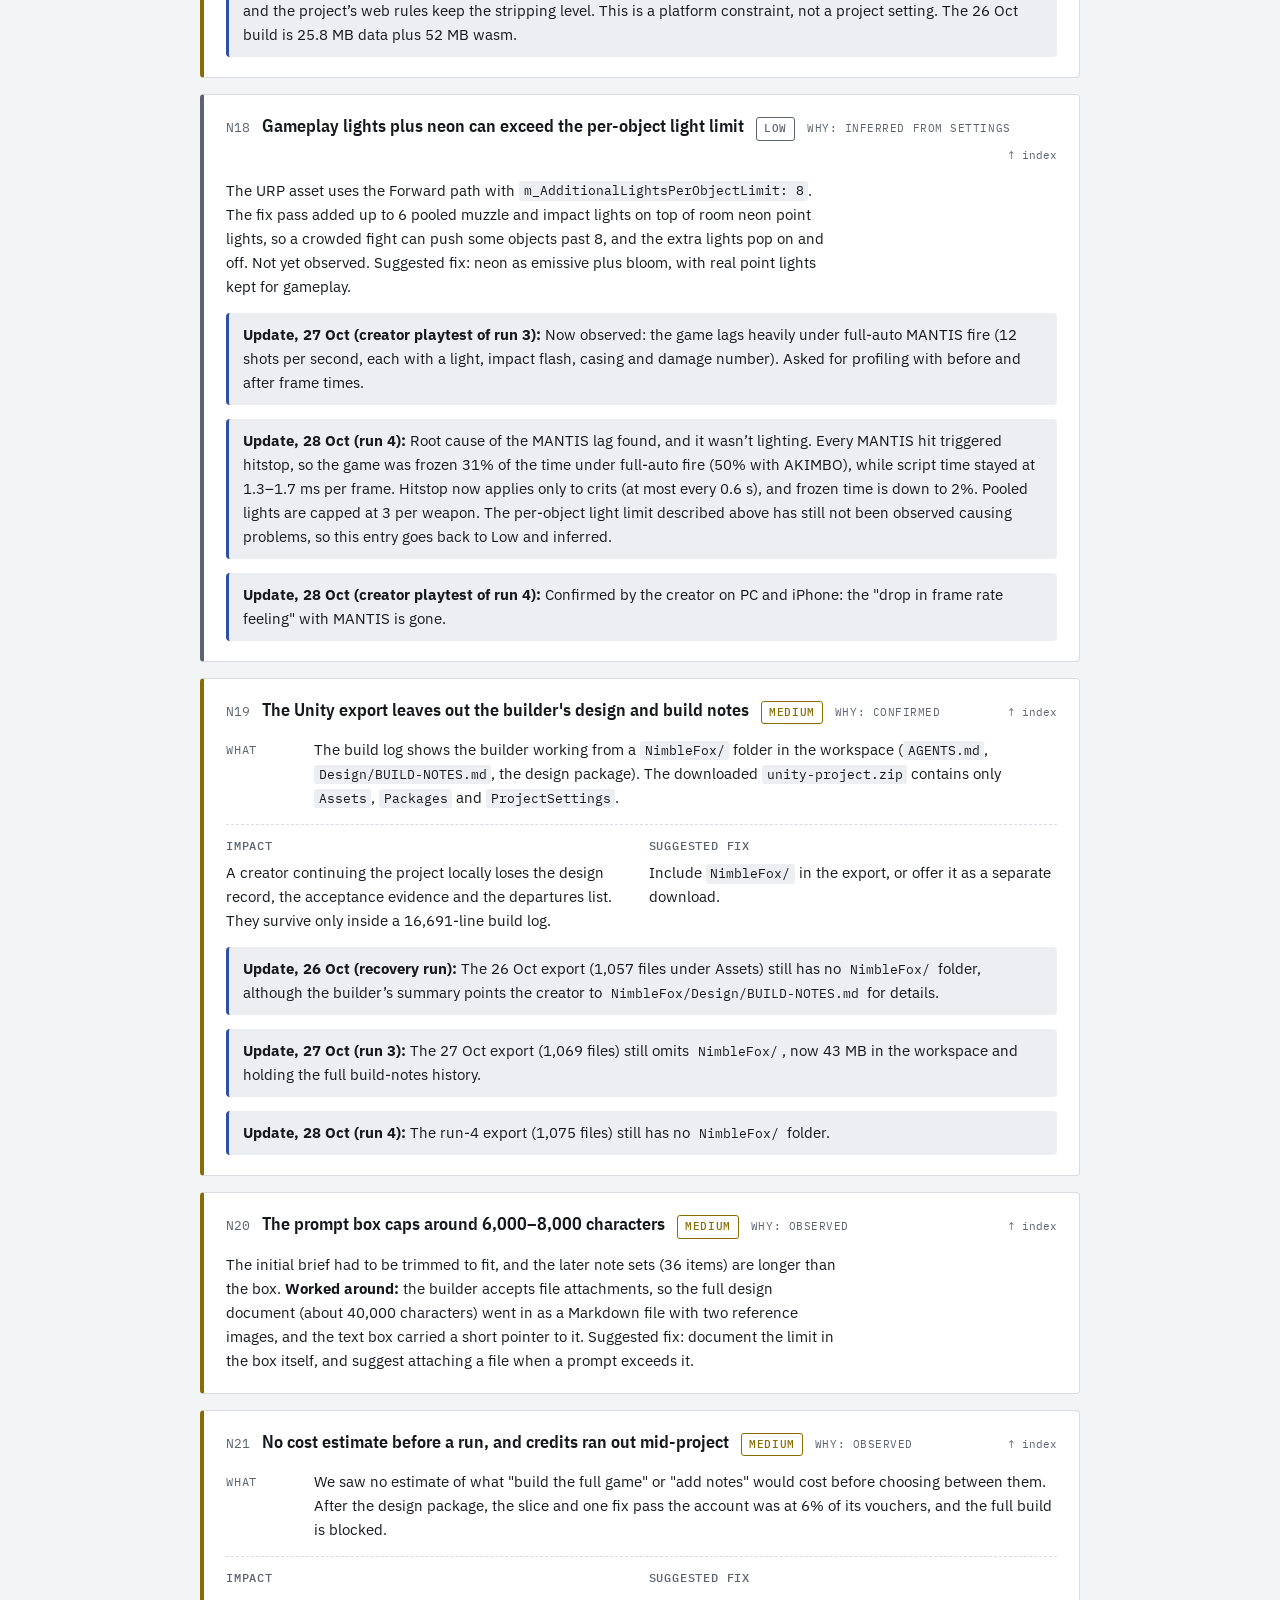
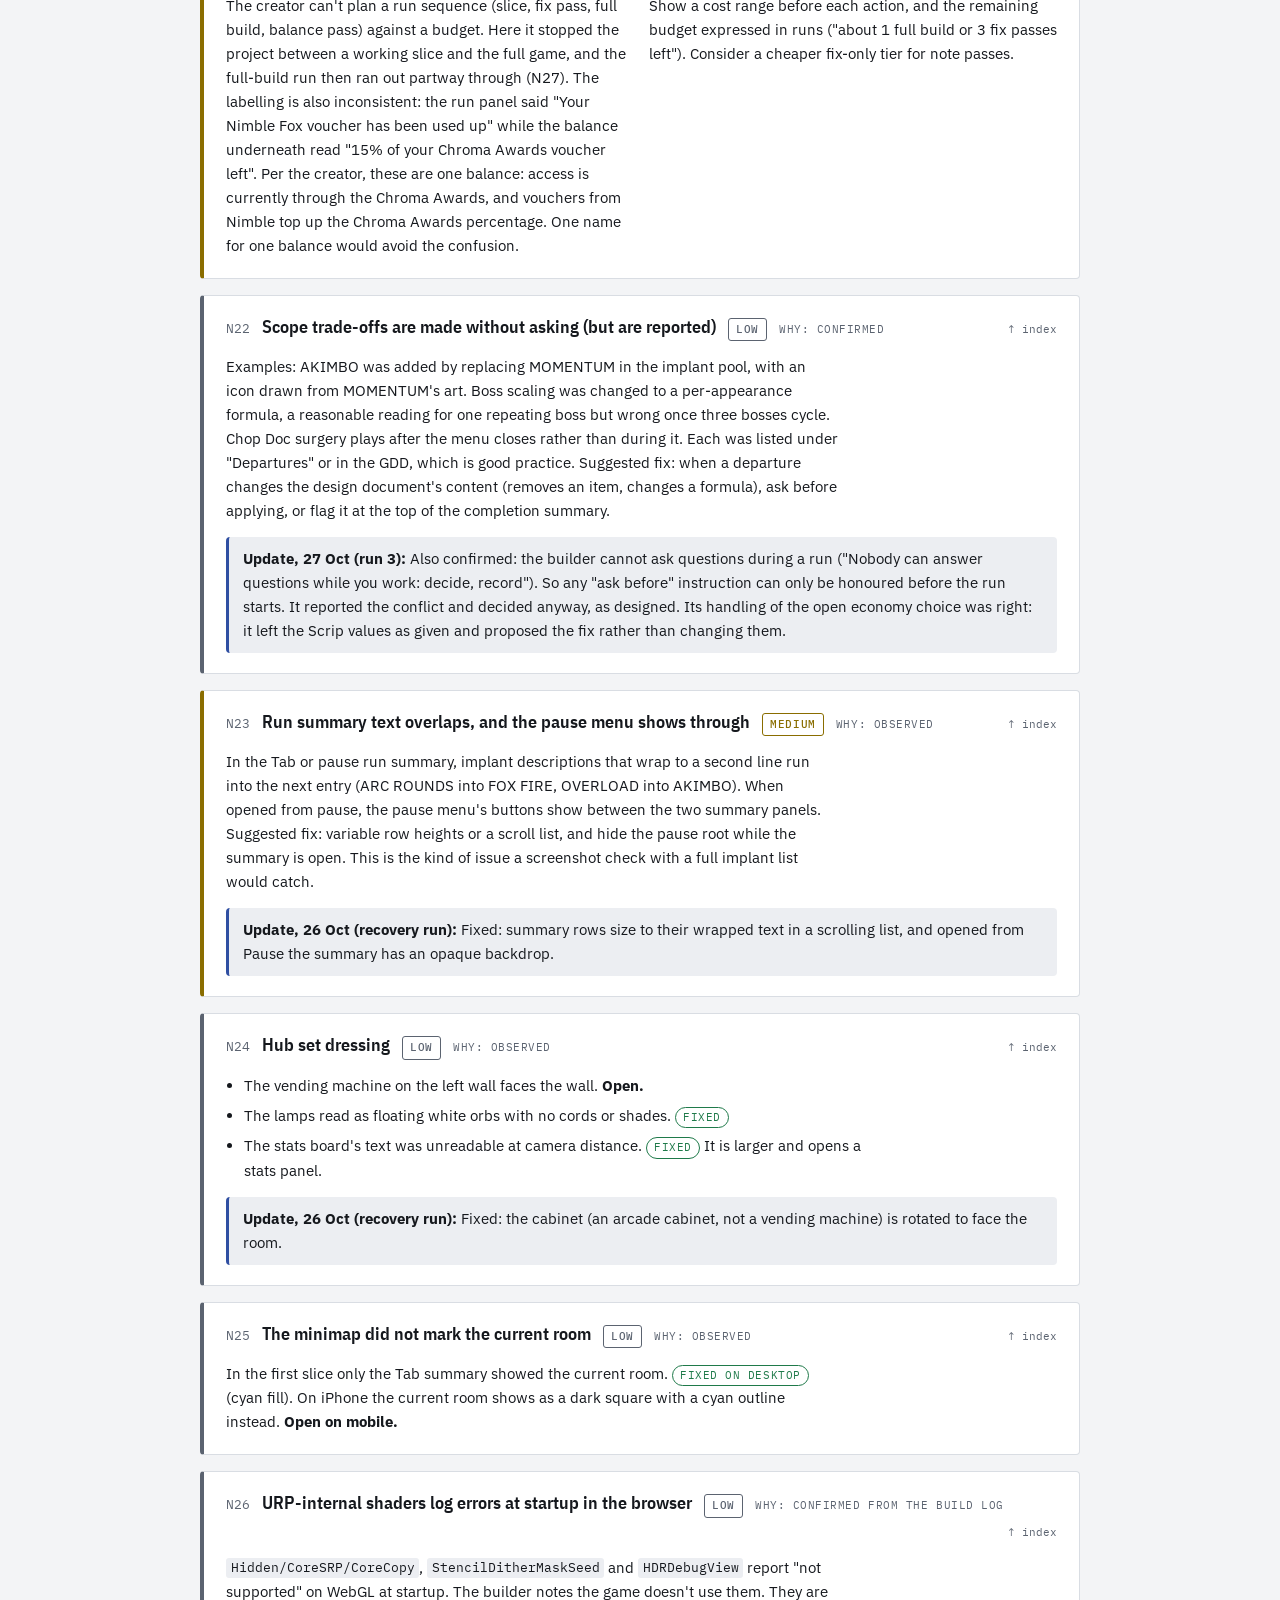
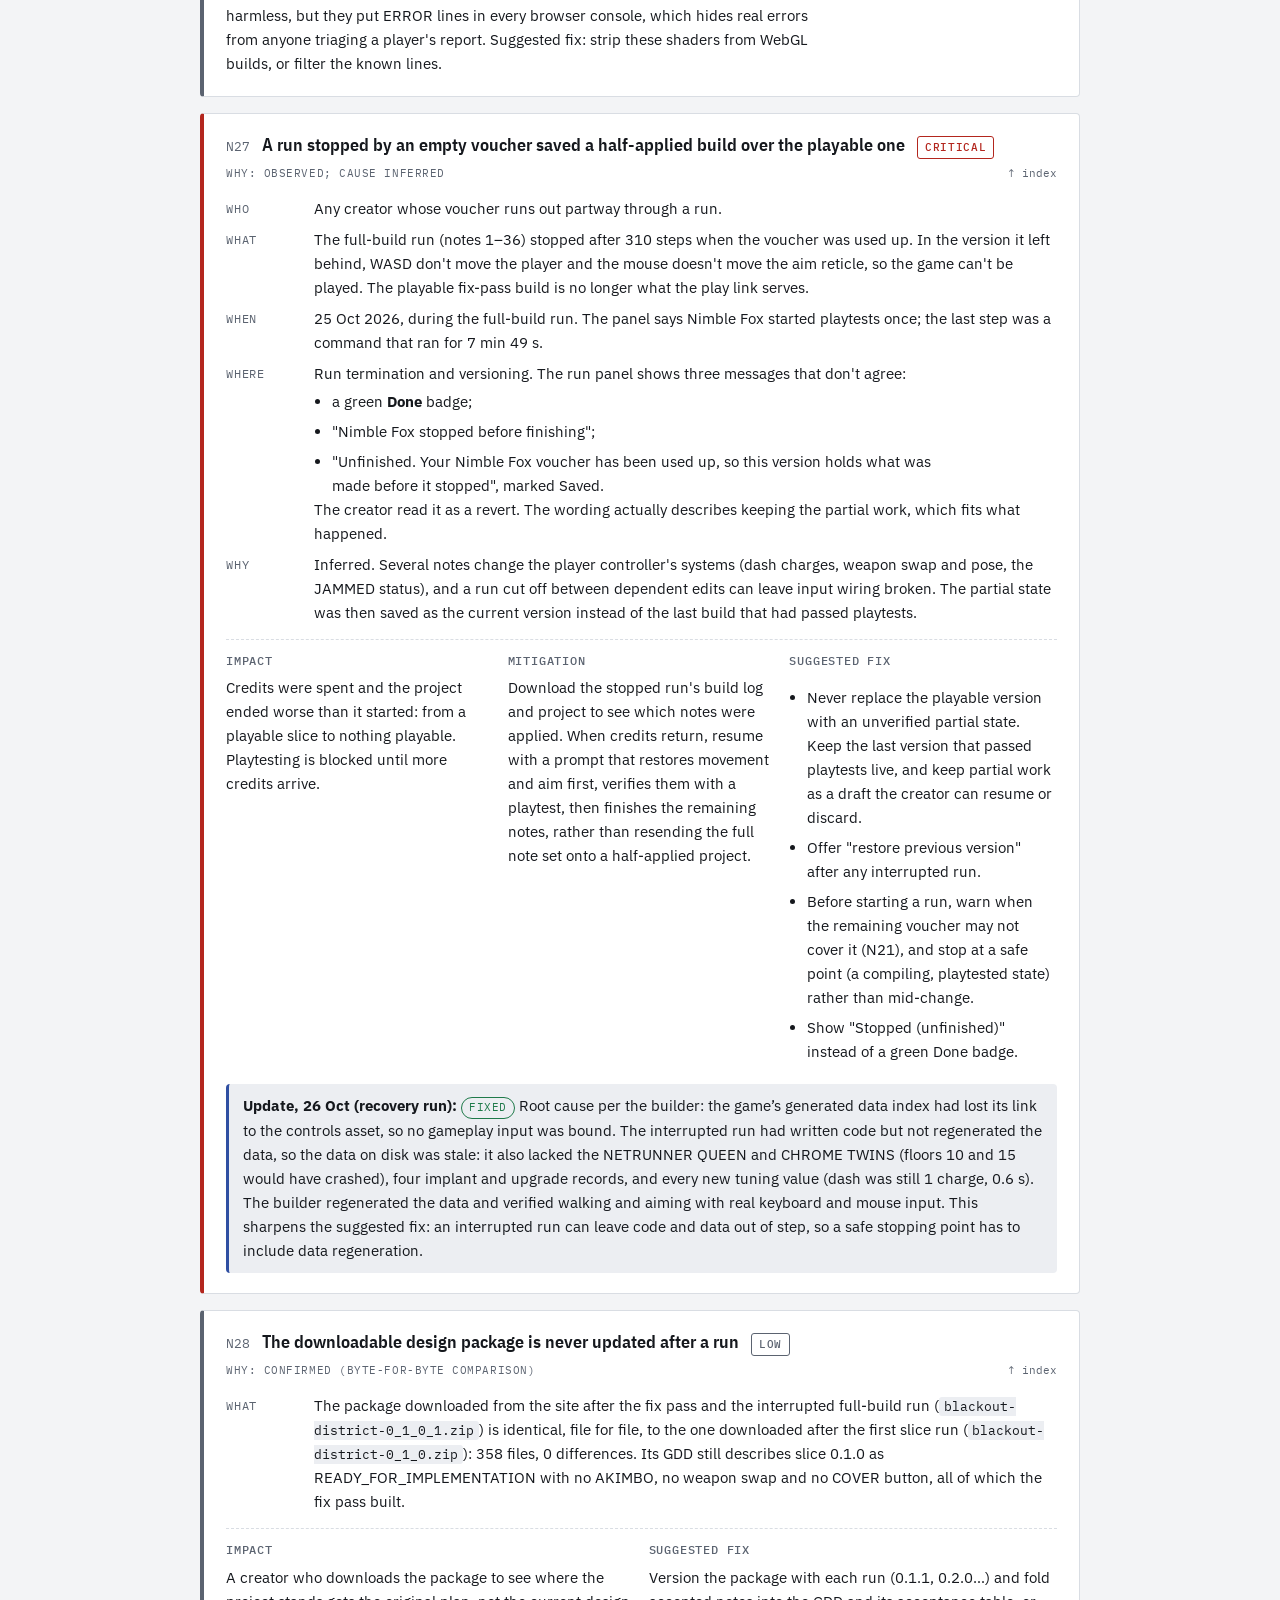
==== commit 4fff1182: "Report update 28 Oct (run 4): N34, run-3 playtest, run-4 and run-4 playtest notes, new top recommend" ====
--- a/index.html
+++ b/index.html
@@ -138,7 +138,7 @@
 </head><body>
 <div class="wrap">
 <header>
-  <div class="eyebrow">First edition · Cover-shooter roguelike (BLACKOUT DISTRICT) · last updated 27 Oct 2026 · 33 breakages (3 critical · 10 high · 12 medium · 8 low)</div>
+  <div class="eyebrow">First edition · Cover-shooter roguelike (BLACKOUT DISTRICT) · last updated 28 Oct 2026 · 34 breakages (3 critical · 10 high · 12 medium · 9 low)</div>
   
   <h1>Where Nimble Fox breaks: an isometric roguelike in Ultra Nimble mode</h1>
   <p class="lede">Found while building BLACKOUT DISTRICT, an isometric 3D cover-shooter roguelike (West of Dead cover, Hades-style unlocks, cel-shaded cyberpunk), entirely through the Nimble Fox web builder in Ultra Nimble mode. Same 5W format as the Virtual Matter reports (<a href="https://ohge-games.github.io/virtual-matter-breakage-report/scar/">SCAR edition</a>): Who / What / When / Where / Why, then impact, mitigation and suggested fix. IDs are N1, N2… Unlike the Virtual Matter projects, the agent doing the building here is Nimble's own; the creator supplies a design document and playtest notes. This report was compiled by a separate reviewer from the creator's playtests, screenshots, the builder's build log and the exported Unity project.</p>
@@ -177,13 +177,13 @@
         <tr><td class="mono">N9</td><td><span class="sev med">Medium</span></td><td><a href="#n9">The model tool cannot rig; models arrive as unrigged OBJs with unknown commercial rights</a></td><td>Open; release gate</td></tr>
         <tr><td class="mono">N10</td><td><span class="sev high">High</span></td><td><a href="#n10">Runtime skinning weights vertices by height and side only, so the coat follows the hands</a></td><td>Fix applied; needs visual check</td></tr>
         <tr><td class="mono">N11</td><td><span class="sev med">Medium</span></td><td><a href="#n11">Weapons sit unnaturally in the hands, and the off-hand holds a dual-wield pose without the dual-wield implant</a></td><td>Fixed (grip sockets); needs visual check</td></tr>
-        <tr><td class="mono">N12</td><td><span class="sev high">High</span></td><td><a href="#n12">Default balance shipped trivial: effectively unlimited dashes, an implant most rooms, too much currency</a></td><td>Shards fixed; floor-4 Scrip still high</td></tr>
+        <tr><td class="mono">N12</td><td><span class="sev high">High</span></td><td><a href="#n12">Default balance shipped trivial: effectively unlimited dashes, an implant most rooms, too much currency</a></td><td>Mostly fixed; creator decision pending</td></tr>
         <tr><td class="mono">N13</td><td><span class="sev high">High</span></td><td><a href="#n13">The end-to-end proof run used god mode; balance and damage were never exercised</a></td><td>Fixed on request (no-god-mode bot)</td></tr>
         <tr><td class="mono">N14</td><td><span class="sev high">High</span></td><td><a href="#n14">Browser verification is headless Chromium only; no real browser or phone run before delivery</a></td><td>Tooling gap</td></tr>
-        <tr><td class="mono">N15</td><td><span class="sev high">High</span></td><td><a href="#n15">The build runs smoothly on an iPhone but makes it very hot: native pixel ratio, no frame cap, desktop quality</a></td><td>Fix applied; needs phone test</td></tr>
+        <tr><td class="mono">N15</td><td><span class="sev high">High</span></td><td><a href="#n15">The build runs smoothly on an iPhone but makes it very hot: native pixel ratio, no frame cap, desktop quality</a></td><td>Fixed (confirmed on iPhone)</td></tr>
         <tr><td class="mono">N16</td><td><span class="sev med">Medium</span></td><td><a href="#n16">Nimble's own browser controls cover the game's RELOAD touch button</a></td><td>Mitigated (estimated corner)</td></tr>
         <tr><td class="mono">N17</td><td><span class="sev med">Medium</span></td><td><a href="#n17">The WebGL build is about 75 MB, uncompressed, with data caching off</a></td><td>Host constraint (confirmed)</td></tr>
-        <tr><td class="mono">N18</td><td><span class="sev low">Low</span></td><td><a href="#n18">Up to 6 pooled gameplay lights plus neon can exceed the Forward path's 8 lights per object</a></td><td>Inferred</td></tr>
+        <tr><td class="mono">N18</td><td><span class="sev low">Low</span></td><td><a href="#n18">Up to 6 pooled gameplay lights plus neon can exceed the Forward path's 8 lights per object</a></td><td>Lag was hitstop (fixed); light limit still inferred</td></tr>
         <tr><td class="mono">N19</td><td><span class="sev med">Medium</span></td><td><a href="#n19">The Unity project export leaves out the builder's design and build-notes folder</a></td><td>Still missing in the 26 Oct export</td></tr>
         <tr><td class="mono">N20</td><td><span class="sev med">Medium</span></td><td><a href="#n20">The prompt box caps around 6,000–8,000 characters</a></td><td>Worked around (attachments)</td></tr>
         <tr><td class="mono">N21</td><td><span class="sev med">Medium</span></td><td><a href="#n21">No cost estimate before a run; credits ran out mid-project</a></td><td>Open</td></tr>
@@ -195,10 +195,11 @@
         <tr><td class="mono">N27</td><td><span class="sev crit">Critical</span></td><td><a href="#n27">A run stopped by an empty voucher saved a half-applied build over the playable one: WASD and mouse aim no longer work</a></td><td>Fixed (root cause: stale data index)</td></tr>
         <tr><td class="mono">N28</td><td><span class="sev low">Low</span></td><td><a href="#n28">The downloadable design package is never updated after a run, so it contradicts the build</a></td><td>Confirmed</td></tr>
         <tr><td class="mono">N29</td><td><span class="sev low">Low</span></td><td><a href="#n29">A note set headed "build the full game" was treated as a note pass within the slice's scope</a></td><td>Answered: full scope is a separate action</td></tr>
-        <tr><td class="mono">N30</td><td><span class="sev med">Medium</span></td><td><a href="#n30">Collision isn't enforced everywhere: walk-through props, drones and grenades through pillars, knockback through a locked door, the boss stuck in a pylon</a></td><td>Fixed (tests added); needs human playtest</td></tr>
-        <tr><td class="mono">N31</td><td><span class="sev med">Medium</span></td><td><a href="#n31">Enemy AI state bugs: spawn clumps that stop pursuing, elites that stand and stare after losing cover</a></td><td>Fixed (root causes found); needs human playtest</td></tr>
-        <tr><td class="mono">N32</td><td><span class="sev low">Low</span></td><td><a href="#n32">Presentation leftovers: implant row runs off-screen, OS cursor over the reticle, floating decals, crates in doorways, Clinic animation only in the hub</a></td><td>Fixed; portrait unverified</td></tr>
+        <tr><td class="mono">N30</td><td><span class="sev med">Medium</span></td><td><a href="#n30">Collision isn't enforced everywhere: walk-through props, drones and grenades through pillars, knockback through a locked door, the boss stuck in a pylon</a></td><td>Partly fixed; pylons and cover heights still wrong</td></tr>
+        <tr><td class="mono">N31</td><td><span class="sev med">Medium</span></td><td><a href="#n31">Enemy AI state bugs: spawn clumps that stop pursuing, elites that stand and stare after losing cover</a></td><td>Riflemen fixed; KAGE deals no damage (test measured dashes, not hits)</td></tr>
+        <tr><td class="mono">N32</td><td><span class="sev low">Low</span></td><td><a href="#n32">Presentation leftovers: implant row runs off-screen, OS cursor over the reticle, floating decals, crates in doorways, Clinic animation only in the hub</a></td><td>Fixed; pending playtest</td></tr>
         <tr><td class="mono">N33</td><td><span class="sev med">Medium</span></td><td><a href="#n33">Attachments can silently fail to reach the builder: the run-3 screen recording, and one of the three files from the first request</a></td><td>Observed; needs creator confirmation</td></tr>
+        <tr><td class="mono">N34</td><td><span class="sev low">Low</span></td><td><a href="#n34">FLAWLESS is awarded for boss fights where the player took damage</a></td><td>Open; in promotion fixes</td></tr>
     </tbody></table></div>
 </section>
 <section id="cards">
@@ -340,6 +341,8 @@
     <div class="update"><p><b>Update, 26 Oct (recovery run):</b> The note values are now on disk (the stopped run had written code but left the old values in the data). The builder’s five-run bot reached the floor-5 boss at 14.4–14.8 min with 2–4 implants, inside the targets. Scrip is still about 2–3× the target at the floor-4 shop. The builder applied the creator’s values exactly and left further changes to the creator, recommending halving enemy and elite drops.</p></div>
     <div class="update"><p><b>Update, 26 Oct (creator playtest):</b> Confirmed by a human run: died on floor 13 at 48:10 with 1,179 unspent Scrip, matching the bot. The same run paid +1,118 Data Shards (about 86 per floor), roughly a third of the whole Chop Doc tree from one run, so Shards need an audit too.</p></div>
     <div class="update"><p><b>Update, 27 Oct (run 3):</b> Shards fixed: the audit traced the excess to elites paying 3 each while elite chance climbs per floor (about 800 Shards on a 13-floor run). Elites now pay 1 (at most 3 per room) and a cleared combat room pays +3; measured 25.8 per floor. Scrip partly fixed: the floor-2 shop is on target (about 1 item), but the floor-4 shop still sees 448–807 Scrip (3–5 items against a target of 2). The builder named the remaining sources (Scrip caches and the dark-clear bonus) and proposed halving them, but left the decision to the creator. The bot now dies on floors 4–5 instead of beating the boss.</p></div>
+    <div class="update"><p><b>Update, 27 Oct (creator playtest of run 3):</b> Still too high in human play: 3,682 Scrip held on floor 15. Shards look right: +550 over 20 floors. The builder’s run-3 proposal (halve the caches and the dark-clear bonus) is approved in the run-4 notes, plus shop prices rising 5% per floor from floor 5. Separately, the bot (dying on floors 4–5) and an experienced human (floor 20, four flawless boss kills) now bracket the difficulty widely; the bot is a weak-player floor, not a balance target.</p></div>
+    <div class="update"><p><b>Update, 28 Oct (run 4):</b> Partly met, and the builder explained why. With the requested changes, a bot that buys at every shop still held 3,155 Scrip by floor 15. The builder added one rule beyond the notes (from floor 6, Scrip per kill is scaled so a floor pays no more than floor 5 did), which cut the peak to 1,053 against the target of about 600. The remaining peak comes from floors 9–11 having no shop. The builder named the two options (add a shop there, or pay less and sell fewer items) and left the choice to the creator. This was good handling of a target the notes made impossible.</p></div>
   </article>
   <article class="record high" id="n13">
     <div class="rec-head"><span class="rec-id">N13</span><h3>The end-to-end proof run used god mode</h3><span class="sev high">High</span><span class="conf">Why: confirmed from the build log</span><a class="back" href="#index">↑ index</a></div>
@@ -376,6 +379,7 @@
       <div><h4>Suggested fix</h4><p>Cap the loader's device pixel ratio on mobile (about 1.5), set a 60 fps cap with a 30 fps battery-saver option, add a mobile quality tier (render scale 0.75, 1024 shadows, half-resolution bloom), and expose GRAPHICS and FRAME RATE settings. These are notes item 32.</p></div>
     </div>
     <div class="update"><p><b>Update, 26 Oct (recovery run):</b> Implemented: a GRAPHICS setting (LOW / MEDIUM / HIGH) and FRAME RATE setting (60, or 30 battery saver), phones defaulting to the mobile tier with emissive neon, and the canvas pixel ratio capped at 1.5 on phones and 2 on desktop (measured in the browser build: 1920×1200 for a 960×600 frame at device pixel ratio 3). Crowded-room frame rate on a phone is still unmeasured.</p></div>
+    <div class="update"><p><b>Update, 28 Oct (creator playtest of run 4):</b> <span class="status">Fixed (human-confirmed)</span> On the creator’s iPhone after run 4: the heat problem seems gone, and MANTIS with AKIMBO runs "far, far better".</p></div>
   </article>
   <article class="record med" id="n16">
     <div class="rec-head"><span class="rec-id">N16</span><h3>Nimble's browser controls cover the game's RELOAD button</h3><span class="sev med">Medium</span><span class="conf">Why: observed</span><a class="back" href="#index">↑ index</a></div>
@@ -397,6 +401,9 @@
   <article class="record low" id="n18">
     <div class="rec-head"><span class="rec-id">N18</span><h3>Gameplay lights plus neon can exceed the per-object light limit</h3><span class="sev low">Low</span><span class="conf">Why: inferred from settings</span><a class="back" href="#index">↑ index</a></div>
     <p>The URP asset uses the Forward path with <code>m_AdditionalLightsPerObjectLimit: 8</code>. The fix pass added up to 6 pooled muzzle and impact lights on top of room neon point lights, so a crowded fight can push some objects past 8, and the extra lights pop on and off. Not yet observed. Suggested fix: neon as emissive plus bloom, with real point lights kept for gameplay.</p>
+    <div class="update"><p><b>Update, 27 Oct (creator playtest of run 3):</b> Now observed: the game lags heavily under full-auto MANTIS fire (12 shots per second, each with a light, impact flash, casing and damage number). Asked for profiling with before and after frame times.</p></div>
+    <div class="update"><p><b>Update, 28 Oct (run 4):</b> Root cause of the MANTIS lag found, and it wasn’t lighting. Every MANTIS hit triggered hitstop, so the game was frozen 31% of the time under full-auto fire (50% with AKIMBO), while script time stayed at 1.3–1.7 ms per frame. Hitstop now applies only to crits (at most every 0.6 s), and frozen time is down to 2%. Pooled lights are capped at 3 per weapon. The per-object light limit described above has still not been observed causing problems, so this entry goes back to Low and inferred.</p></div>
+    <div class="update"><p><b>Update, 28 Oct (creator playtest of run 4):</b> Confirmed by the creator on PC and iPhone: the "drop in frame rate feeling" with MANTIS is gone.</p></div>
   </article>
   <article class="record med" id="n19">
     <div class="rec-head"><span class="rec-id">N19</span><h3>The Unity export leaves out the builder's design and build notes</h3><span class="sev med">Medium</span><span class="conf">Why: confirmed</span><a class="back" href="#index">↑ index</a></div>
@@ -409,6 +416,7 @@
     </div>
     <div class="update"><p><b>Update, 26 Oct (recovery run):</b> The 26 Oct export (1,057 files under Assets) still has no <code>NimbleFox/</code> folder, although the builder’s summary points the creator to <code>NimbleFox/Design/BUILD-NOTES.md</code> for details.</p></div>
     <div class="update"><p><b>Update, 27 Oct (run 3):</b> The 27 Oct export (1,069 files) still omits <code>NimbleFox/</code>, now 43 MB in the workspace and holding the full build-notes history.</p></div>
+    <div class="update"><p><b>Update, 28 Oct (run 4):</b> The run-4 export (1,075 files) still has no <code>NimbleFox/</code> folder.</p></div>
   </article>
   <article class="record med" id="n20">
     <div class="rec-head"><span class="rec-id">N20</span><h3>The prompt box caps around 6,000–8,000 characters</h3><span class="sev med">Medium</span><span class="conf">Why: observed</span><a class="back" href="#index">↑ index</a></div>
@@ -497,6 +505,7 @@
       <div><h4>Suggested fix</h4><p>One rule for every solid prop: a collider plus a NavMesh carve. Clamp knockback and thrown objects to the room's NavMesh and bounds. Add a containment check to the playtests: no character or projectile inside a solid or outside the room, sampled throughout the bot runs.</p></div>
     </div>
     <div class="update"><p><b>Update, 27 Oct (run 3):</b> <span class="status">Fixed</span> Each item has a containment test (pillar, wall, door and pylon checks). Verifying them found one more case, fixed too: a crowd could shove the player through a locked door, leaving the room uncleared forever. Pending human playtest.</p></div>
+    <div class="update"><p><b>Update, 28 Oct (creator playtest of run 4):</b> Still incomplete. The player can walk through the power generators (Power Node and EMP pylons), and bullet holes appear above the visible top of some barriers. The second means the collider is taller than the mesh, so that cover also blocks shots where nothing is visible.</p></div>
   </article>
   <article class="record med" id="n31">
     <div class="rec-head"><span class="rec-id">N31</span><h3>Enemy AI state bugs</h3><span class="sev med">Medium</span><span class="conf">Why: observed (creator playtest, 26 Oct)</span><a class="back" href="#index">↑ index</a></div>
@@ -508,12 +517,17 @@
       <div><h4>Suggested fix</h4><p>An idle watchdog (any enemy with line of sight that hasn't acted for 2 s re-enters Attack), stuck detection with re-pathing, and a playtest that asserts every enemy attacks or moves within N seconds of seeing the player.</p></div>
     </div>
     <div class="update"><p><b>Update, 27 Oct (run 3):</b> <span class="status">Fixed</span> with root causes. The stare was a Rifleman retreating to the same damaged cover every frame, so he never fired. Frozen chasers came from comparing the goal with the agent’s own snapped destination, so the path stayed pending whenever the player stood off the NavMesh; this also explains the stalled bot rooms in N31’s original Why. Added: spawn separation, a 2 s idle watchdog, flankers, and a fallback that brings a cut-off enemy back in near the player within about 3 s.</p></div>
+    <div class="update"><p><b>Update, 27 Oct (creator playtest of run 3):</b> Partly fixed. The run-3 test passed ("a Rifleman that loses cover fires"), but in human play Riflemen and the larger elites still won’t fire until they find new cover, so destroying every piece of cover makes them harmless. The test checked one Rifleman with other cover available; the human found the case with no cover left. The CHROME TWINS show the same class of bug: in the creator’s first fight KAGE dashed twice, then stood stuck for the rest of the battle; bosses have no idle watchdog. In run-4 notes.</p></div>
+    <div class="update"><p><b>Update, 28 Oct (run 4):</b> Fixed per the builder, with tests: with every cover object destroyed, three Riflemen and two elites each fired within 1.0–1.9 s and kept firing while strafing. KAGE now dashes only along clear, walkable paths, verified across 10 Twins fights with 8–9 dashes each, and every boss has the 2 s idle watchdog. Pending the creator’s playtest.</p></div>
+    <div class="update"><p><b>Update, 28 Oct (creator playtest of run 4):</b> KAGE’s fix passed its test and still failed in play. The run-4 test checked that he dashed 8–9 times per fight, and he did. In the creator’s fight he ran up, played his attack animations and showed his dash line, but never damaged a stationary player. The test measured activity, not effect. The Rifleman fix held: no complaints about Riflemen without cover.</p></div>
   </article>
   <article class="record low" id="n32">
     <div class="rec-head"><span class="rec-id">N32</span><h3>Presentation leftovers</h3><span class="sev low">Low</span><span class="conf">Why: observed (creator playtest, 26 Oct)</span><a class="back" href="#index">↑ index</a></div>
     <ul class="plain"><li>The HUD implant row runs off the right edge of the screen once a run has enough implants.</li><li>The operating-system mouse cursor draws on top of the aim reticle during play.</li><li>Bullet-hole decals stay floating in the air after the cover they hit is destroyed.</li><li>Green ammo crates are regularly placed in corridor doorways.</li><li>The implant chair's sit-down sequence plays in the hub but not in a run's Clinic rooms.</li></ul>
     <p>None of these blocks play. Every one would show in a screenshot review of a long run, which the builder's checks don't include. The HUD overflow, for example, only appears with more implants than the playtests ever hold.</p>
     <div class="update"><p><b>Update, 27 Oct (run 3):</b> <span class="status">Fixed</span> Implant row wraps (11 icons plus "+N"), cursor hidden in play, decals removed with their cover, a clear 2 m lane through every door, and the Clinic sequence plays in runs with every chair facing the camera. Portrait layouts are not captured.</p></div>
+    <div class="update"><p><b>Update, 27 Oct (creator playtest of run 3):</b> New presentation and input leftovers, all in run-4 notes:<ul class="plain"><li>the player clips into the implant chair while lying in it;</li><li>the drone STOMP prompt opens as a huge chat-box-like overlay;</li><li>the arm stays raised after leaving the Armory;</li><li>scrolling the run summary with the mouse wheel also swaps the weapon (input reaches gameplay while an overlay is open);</li><li>the shop’s Max HP item uses the medkit icon and reads like a heal.</li></ul></p></div>
+    <div class="update"><p><b>Update, 28 Oct (run 4):</b> Fixed per the builder:<ul class="plain"><li>the implant chair was rebuilt as a reclined chair, with no body point more than 1 cm inside it;</li><li>the huge STOMP overlay was a layout bug that stretched the tag across the screen;</li><li>the raised arm came from the reach pose only blending back while a station had control;</li><li>the mouse wheel no longer reaches gameplay while an overlay is open;</li><li>the Max HP item has its own icon and label.</li></ul></p></div>
   </article>
   <article class="record med" id="n33">
     <div class="rec-head"><span class="rec-id">N33</span><h3>Attachments can silently fail to reach the builder</h3><span class="sev med">Medium</span><span class="conf">Why: observed in the build log; creator to confirm what was uploaded</span><a class="back" href="#index">↑ index</a></div>
@@ -524,6 +538,14 @@
     <div class="extra">
       <div><h4>Impact</h4><p>Notes that rely on an attachment are verified by other means without the creator knowing, unless they read the build log.</p></div>
       <div><h4>Suggested fix</h4><p>List the attachments the builder actually received at the start of each run, and reject unsupported types at upload with a visible error.</p></div>
+    </div>
+    <div class="update"><p><b>Update, 28 Oct (run 4):</b> Run 4’s summary ended with "All attached files were usable", and its attachment folder held the one notes file sent. If this line now appears every run, it covers half of the suggested fix; it should also name the files received.</p></div>
+  </article>
+  <article class="record low" id="n34">
+    <div class="rec-head"><span class="rec-id">N34</span><h3>FLAWLESS is awarded for boss fights where the player took damage</h3><span class="sev low">Low</span><span class="conf">Why: observed (creator playtest, 28 Oct)</span><a class="back" href="#index">↑ index</a></div>
+    <p>The results screen showed "3 FLAWLESS" after a run in which the creator took damage in every boss fight and nearly died to the Twins. The builder added the stat in run 3 or 4 and tested the boss-damage changes, but not whether the stat matches what happened. It’s a small bug, but a misleading one: the creator read the earlier FLAWLESS results as "bosses are too easy", and that shaped the boss notes in run 4.</p>
+    <div class="extra">
+      <div><h4>Suggested fix</h4><p>Define FLAWLESS as no HP or overshield damage during the fight, and test both outcomes.</p></div>
     </div>
   </article>
 </section>
@@ -539,6 +561,7 @@
     <li><b>Notes become working changes in one pass.</b> The fix pass took about 16 notes and delivered all of them working: rooms that lock and spawn, Power Nodes, a cover button with vault, weapon swap with single-weapon reload, a new AKIMBO implant, muzzle and impact lighting that reveals enemies, a Chop Doc sit-down sequence, and hub fixes.</li>
     <li><b>Its verification finds real bugs.</b> Input-driven playtests (keyboard, mouse and touch, landscape and portrait), a scripted run through the floor-5 boss and a headless WebGL check found three problems nobody had reported: crowds pushing the player through walls, a 200,000-damage stat from the boss's adds, and the player staying attached to cover after a teleport. The recovery run found two more: the boss arena unlocked at the start of every boss fight, and button presses were dropped on any frame longer than 0.12 s (verified fixed at 4 fps). All were fixed.</li>
     <li><b>Honest build notes.</b> The completion summary explained why combat had never started and why its earlier tests missed it, listed what was not verified, and listed each departure from the design. That is the information a creator needs to decide what to test.</li>
+    <li><b>Tester callouts.</b> Asked for in run 3, the WHAT’S NEW overlay labels each change in-game with its note ID and what to check, and lists them all as SEEN or NEW in the pause menu. It turned playtesting from "find what changed" into a checklist. Worth using in every iteration and game jam.</li>
     <li><b>Touch controls for free.</b> A full touch layer (twin sticks, a contextual COVER button) was generated alongside keyboard and mouse.</li>
     <li><b>Performance headroom.</b> Smooth on a current iPhone, even at desktop settings (the cost shows up as heat, N15).</li>
   </ul>
@@ -566,6 +589,7 @@
   </ol>
   <h3>Recommendations for Nimble Fox, ranked by how much they would have saved here</h3>
   <ol class="plain">
+    <li><b>Test the effect, not the activity.</b> Several "fixed with a test" items failed in play because the test measured a stand-in: KAGE’s dash count instead of damage dealt (N31), and a pylon test that didn’t cover the generators (N30). For every combat behaviour, assert the outcome a player would feel: a stationary player in an attack’s path takes damage.</li>
     <li><b>Make verification match the player.</b> Walk, don't teleport. Run one bot mode with damage on and report its death floor and pace. Add a real-device smoke run (iOS Safari, Android Chrome) with the host overlay visible. That alone would have caught N3, N6, N12, N15 and N16 before delivery.</li>
     <li><b>Gate "complete" on acceptance.</b> Show the acceptance table next to the promotion prompt and warn when core-loop checks are pending (N2).</li>
     <li><b>Make interrupted runs safe.</b> Keep the last playtested version live, save partial work as a resumable draft, and offer a one-click restore (N27).</li>
@@ -584,6 +608,9 @@
 <section id="changelog">
   <h2>Changelog</h2>
   <ul class="changelog">
+    <li><b>28 Oct 2026 (creator playtest of run 4):</b> N34 added. N30 and N31 reopened in part. N15 confirmed fixed on iPhone. New ranked recommendation: test the effect, not the activity.</li>
+    <li><b>28 Oct 2026 (run 4):</b> N18 root cause (hitstop, not lighting) and back to Low. N31 and N32 fixed with tests, pending playtest. N12 partly met with the builder’s explanation. N33 and N19 updated.</li>
+    <li><b>27 Oct 2026 (creator playtest of run 3):</b> N31 reopened in part (Riflemen without cover, Twins stuck). N32 new items. N18 observed and raised to Medium. N12 updated. Tester callouts added to What worked.</li>
     <li><b>27 Oct 2026 (run 3):</b> N30–N32 fixed with tests; N31 root causes found. N12 Shards fixed, floor-4 Scrip still high. N28 cause and N22 constraint confirmed by the builder. N33 added. Current state rewritten.</li>
     <li><b>26 Oct 2026:</b> N29 answered (full scope is a separate builder action) and downgraded to Low.</li>
     <li><b>26 Oct 2026 (creator playtest):</b> N30–N32 added. N10 and N12 updated from a floor-13 run.</li>
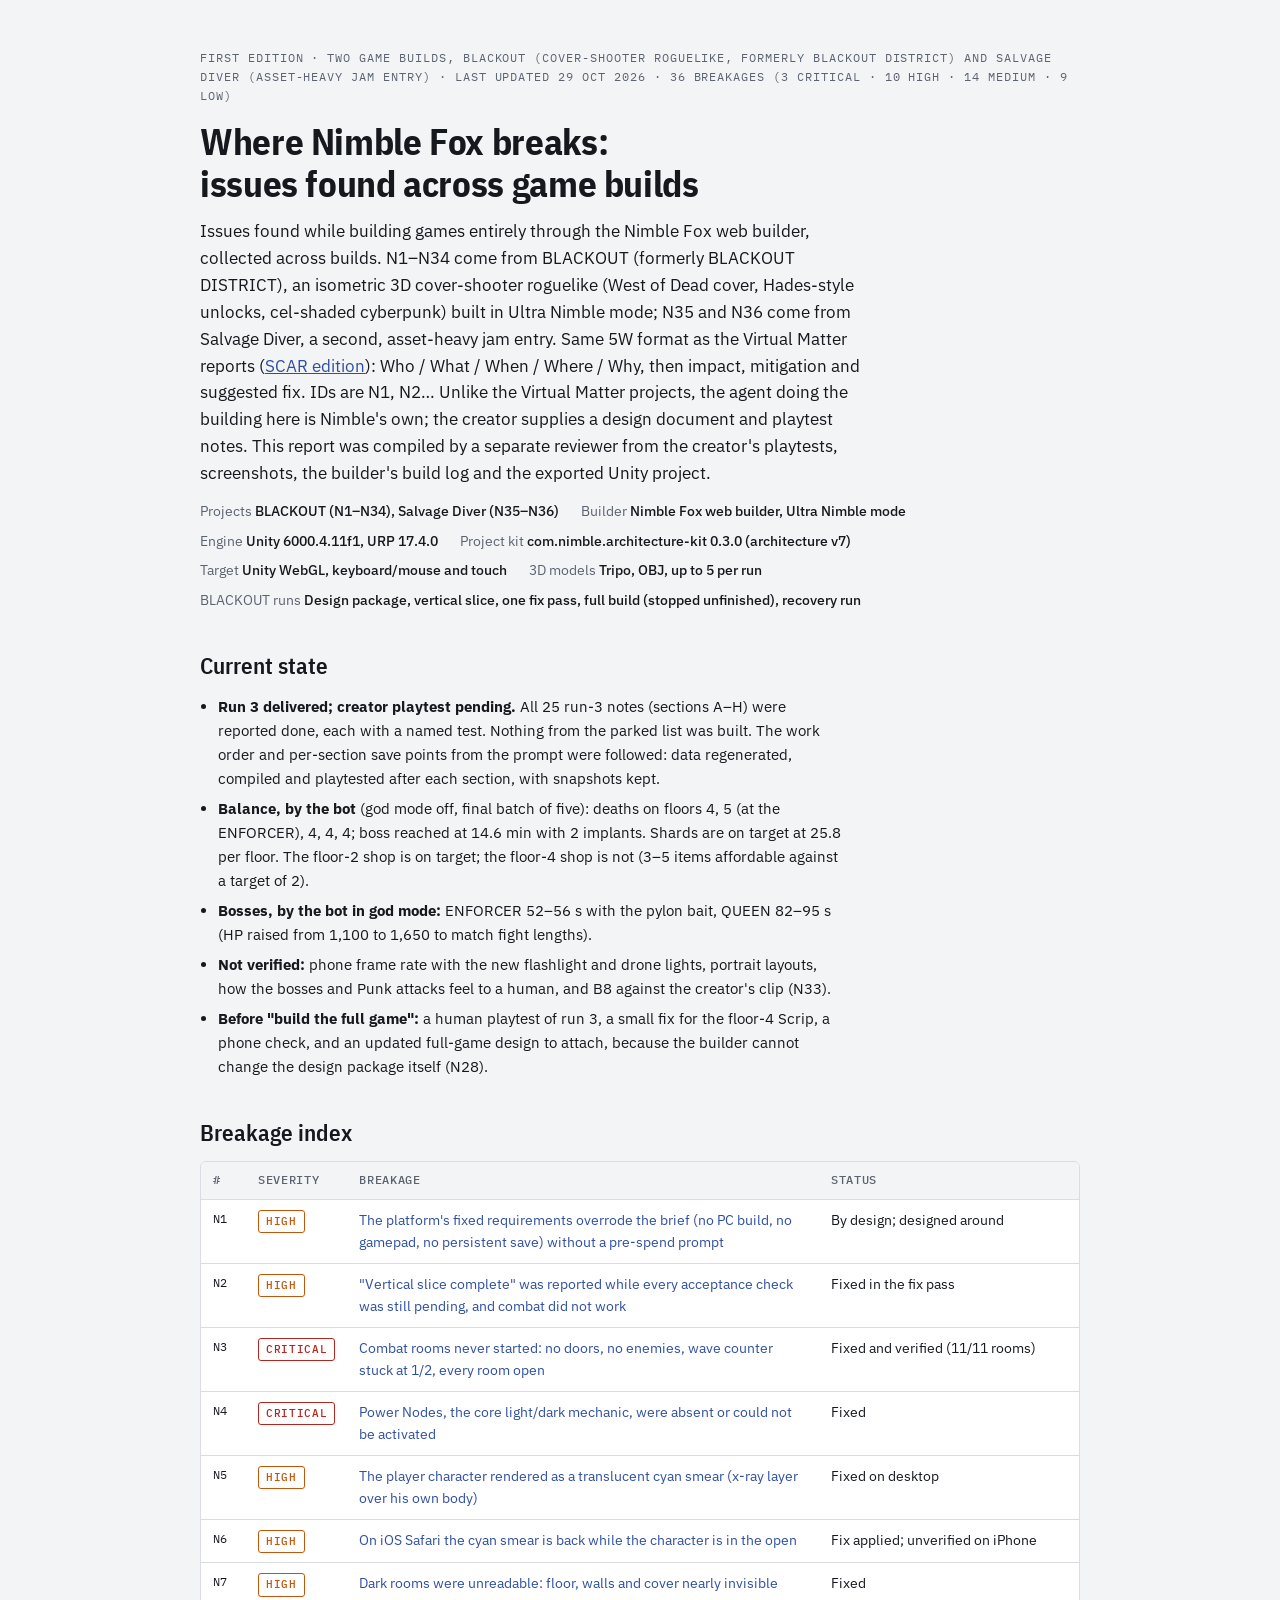
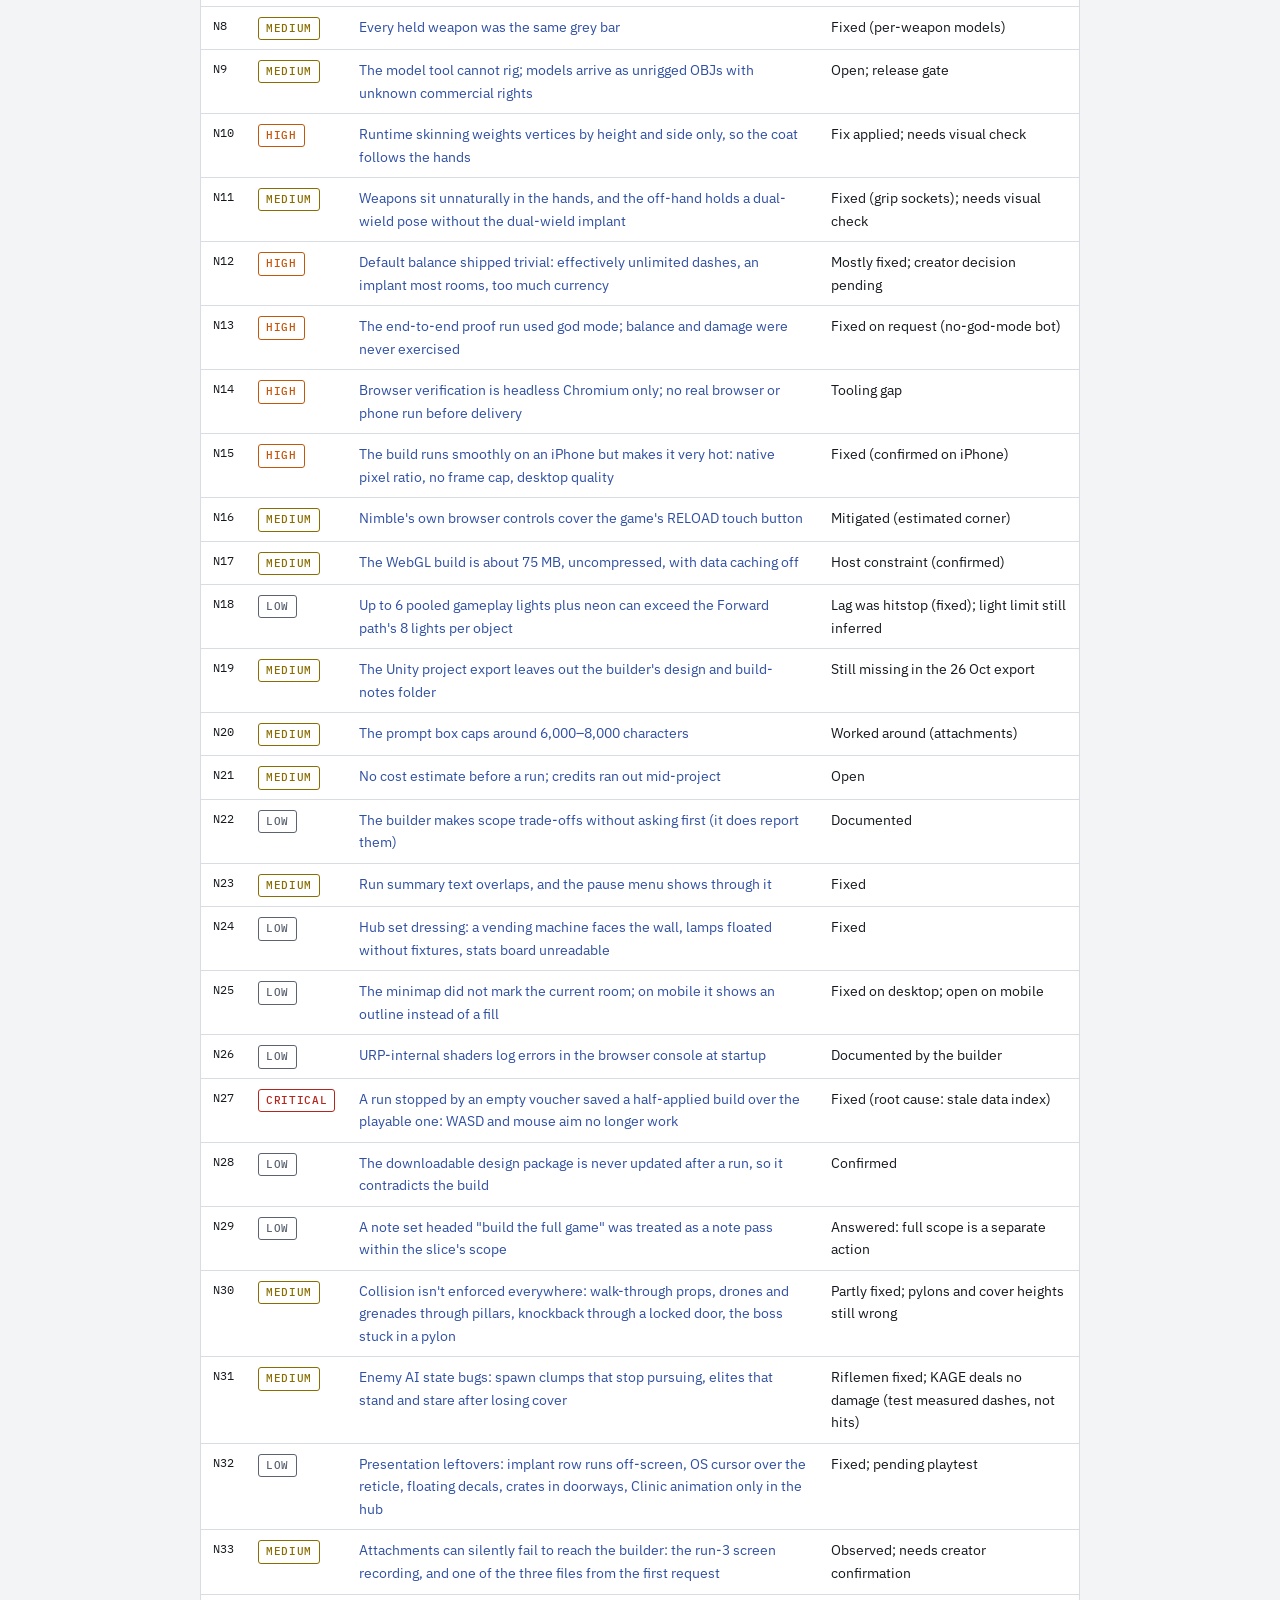
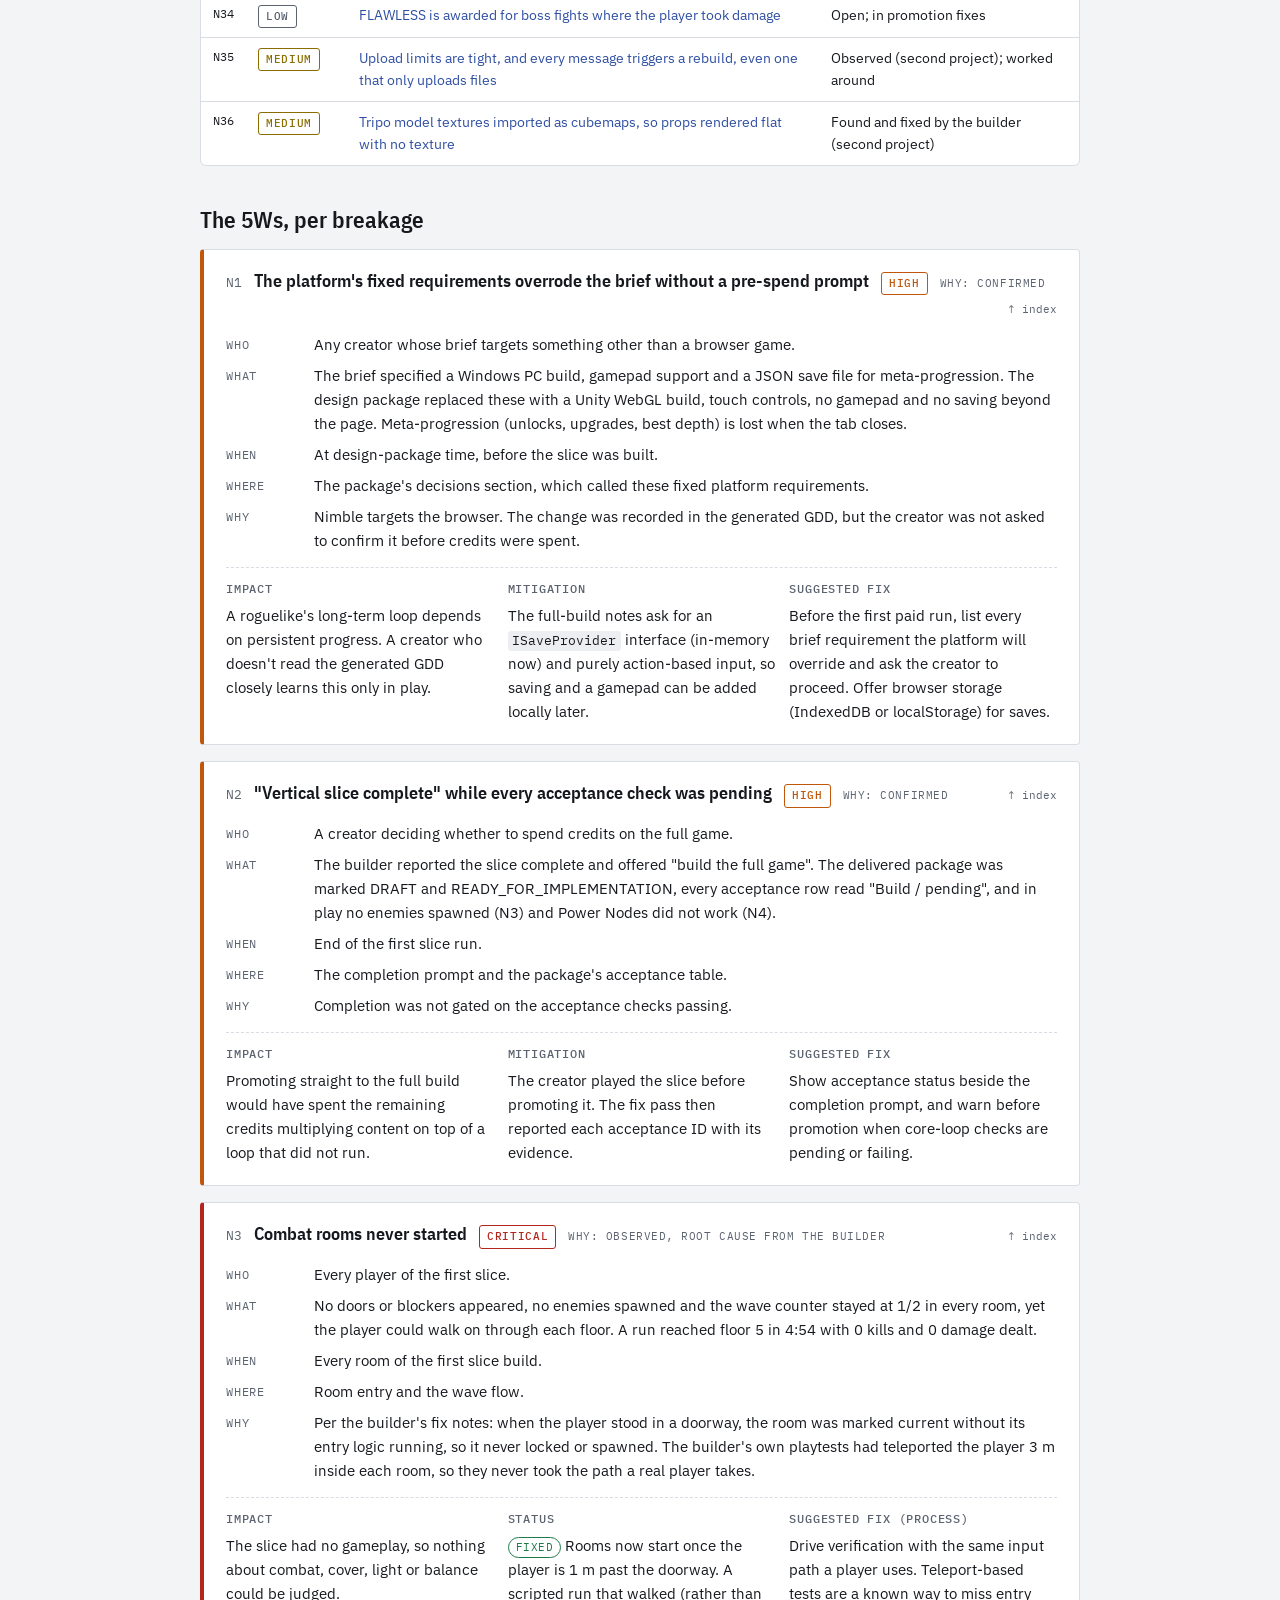
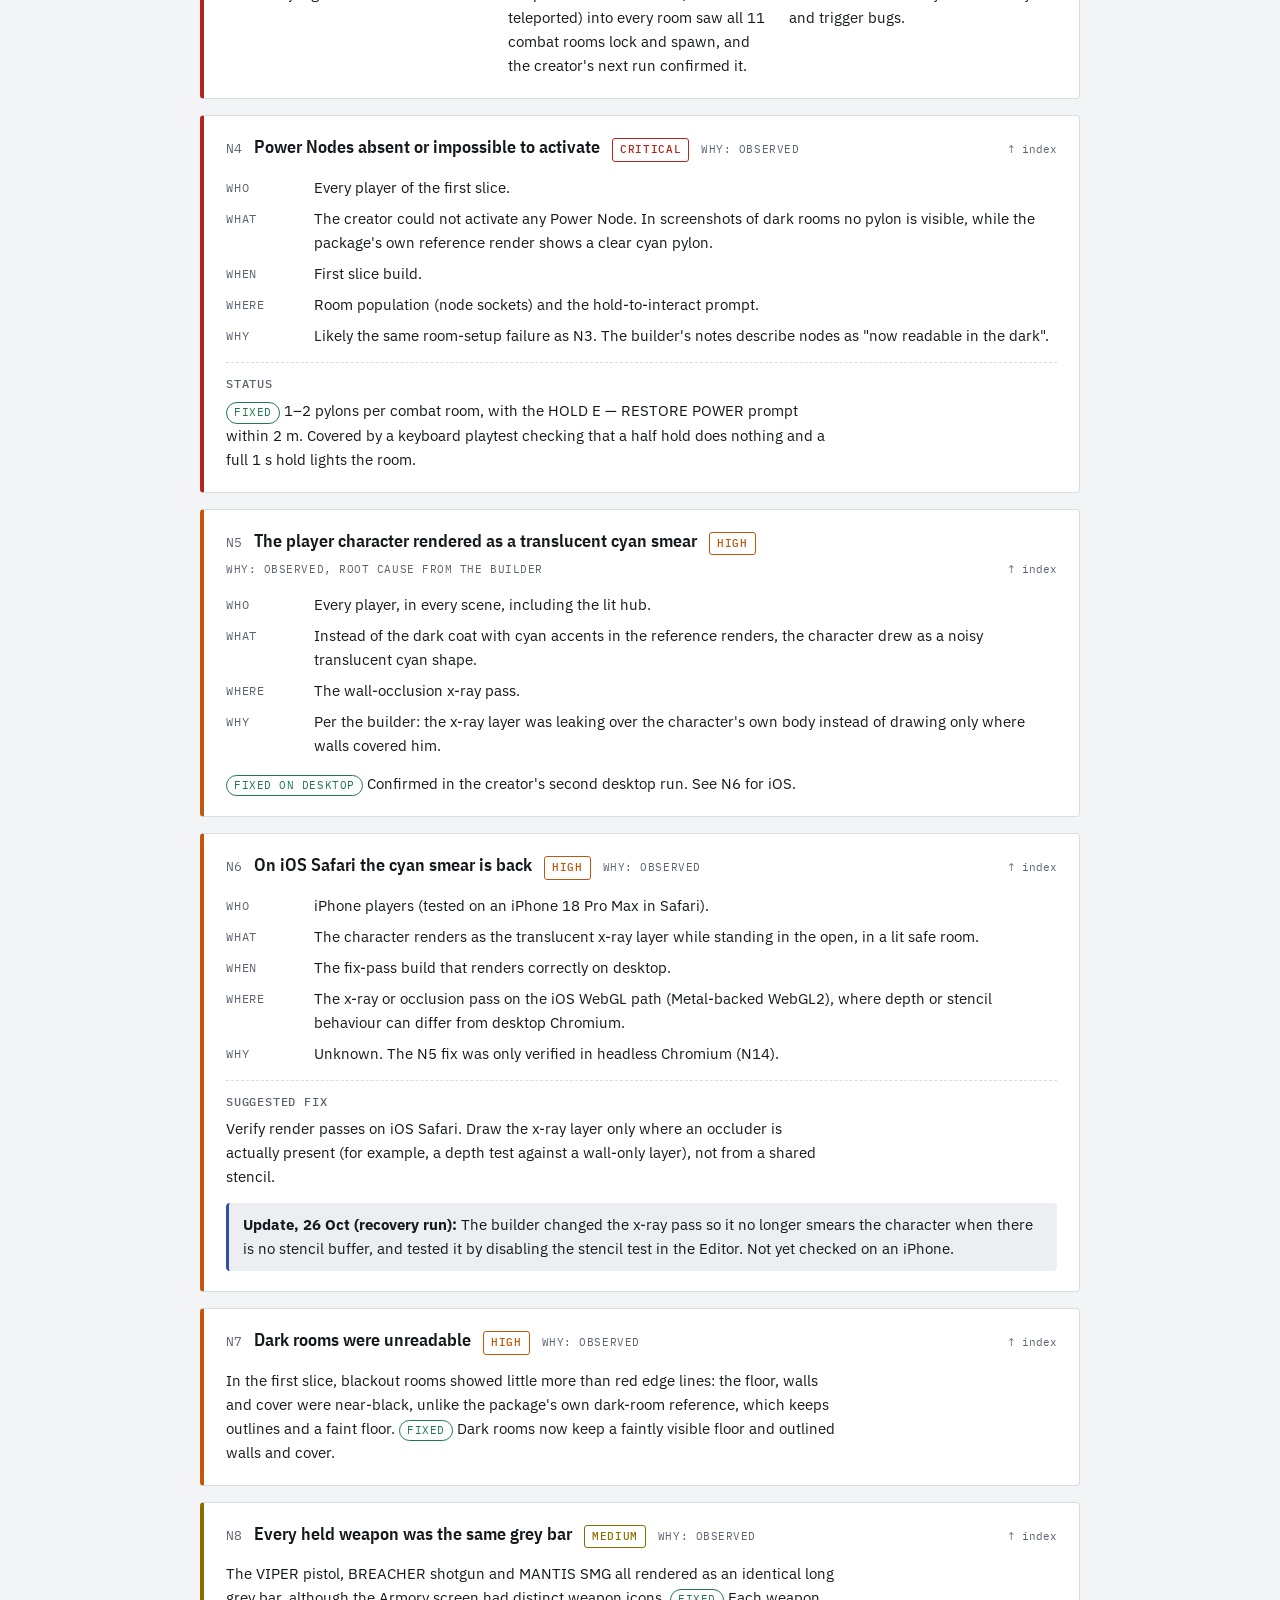
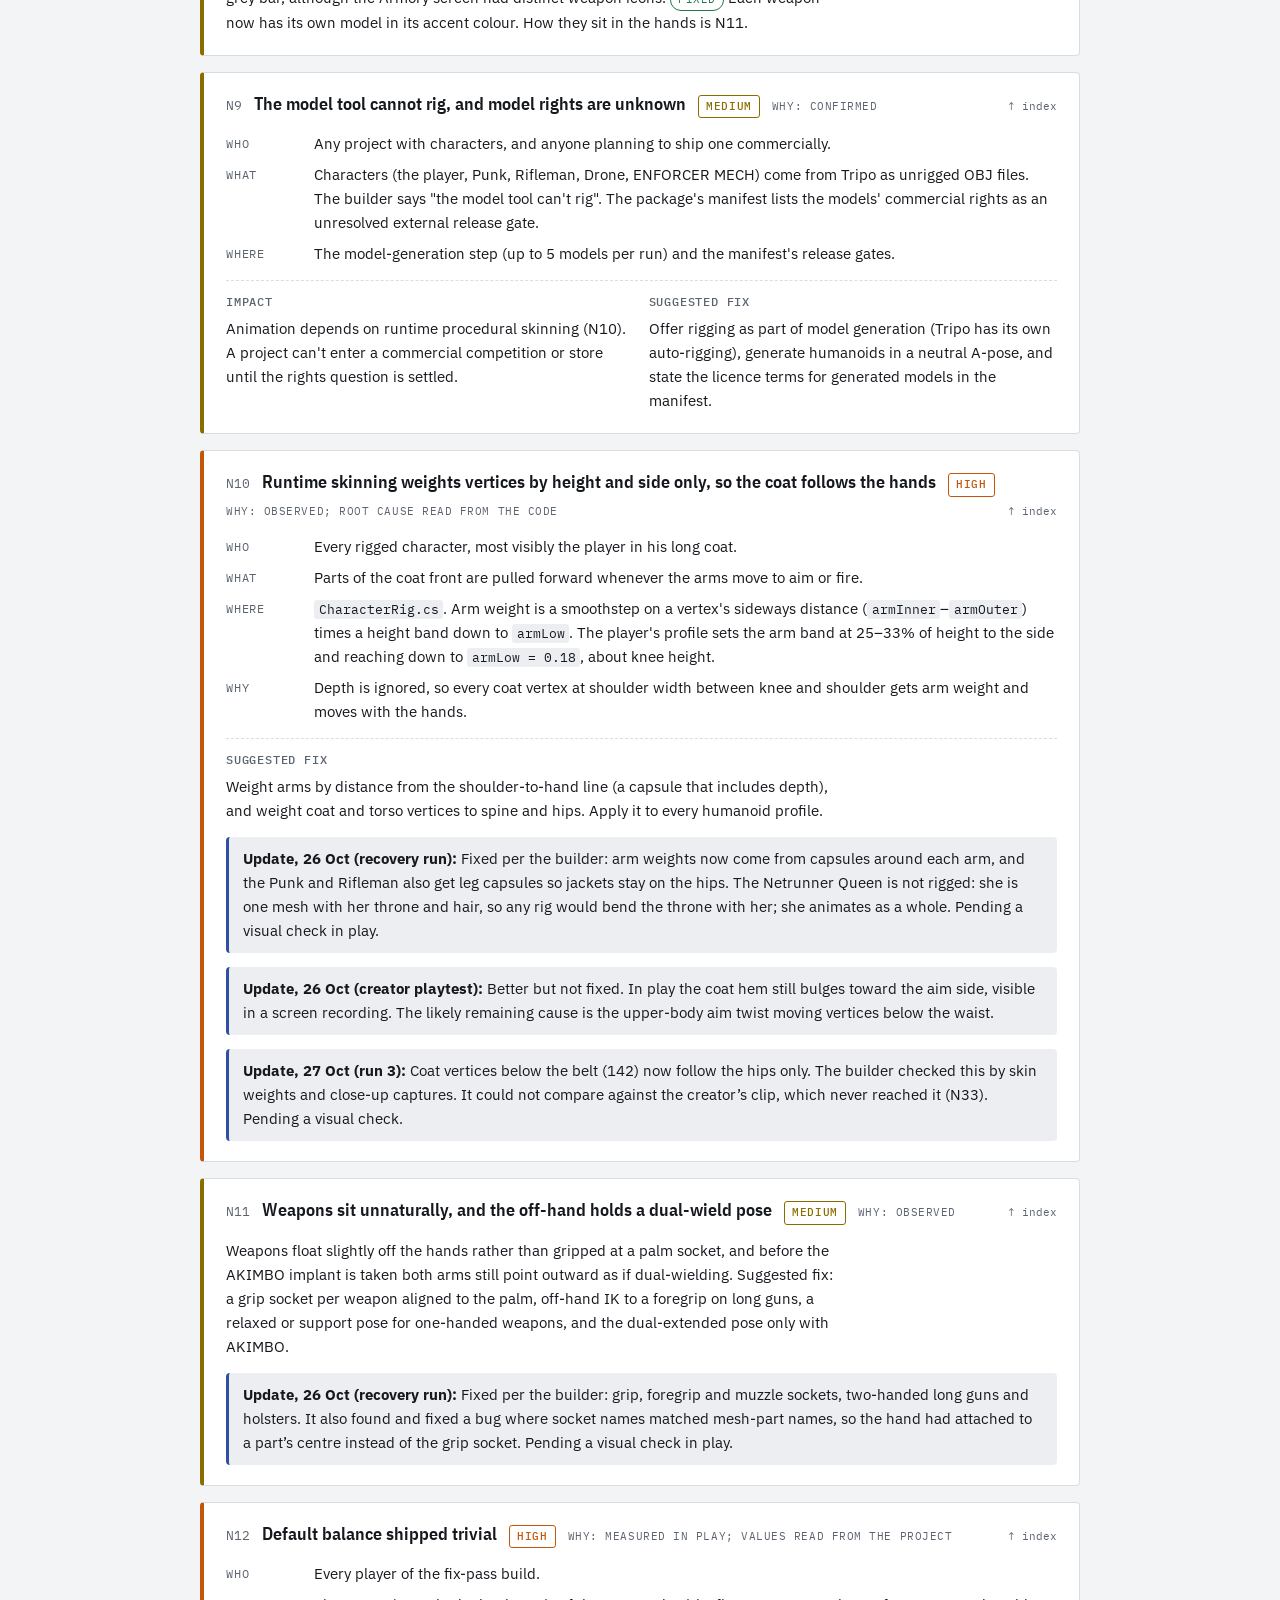
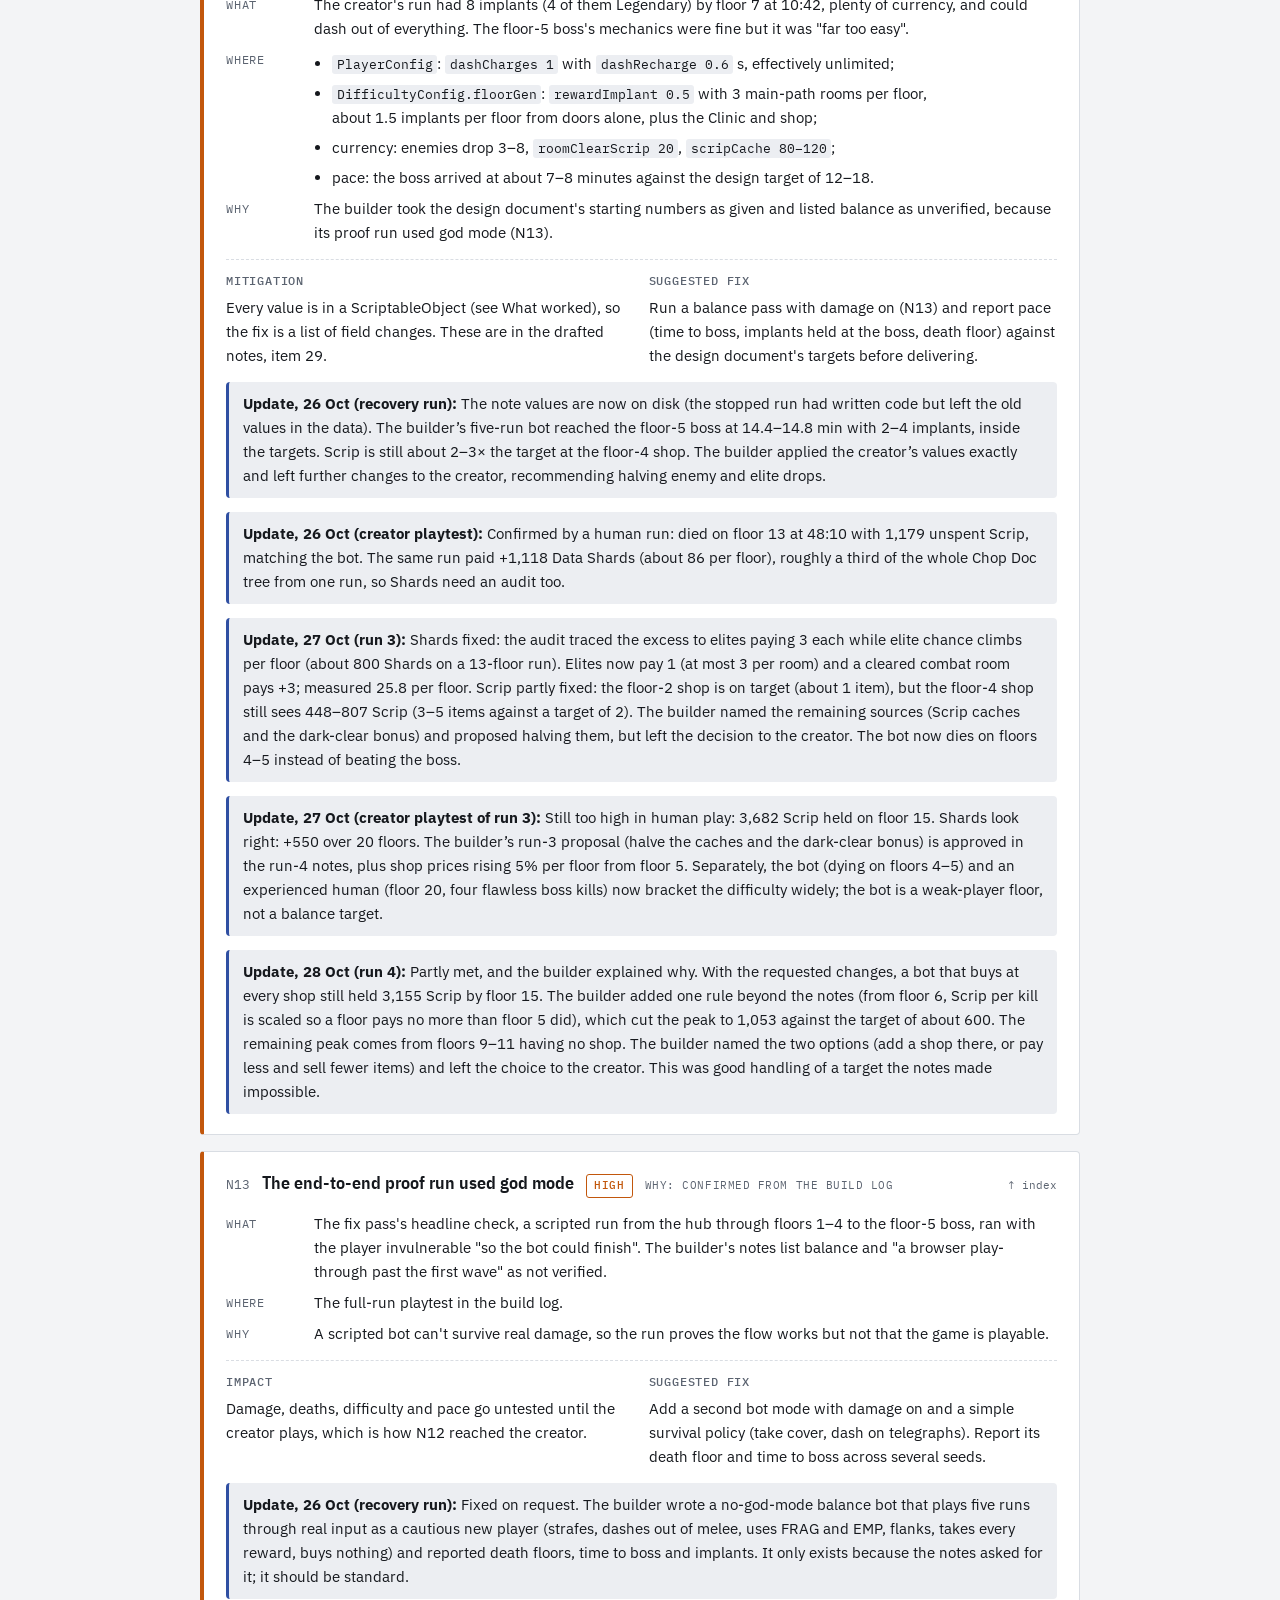
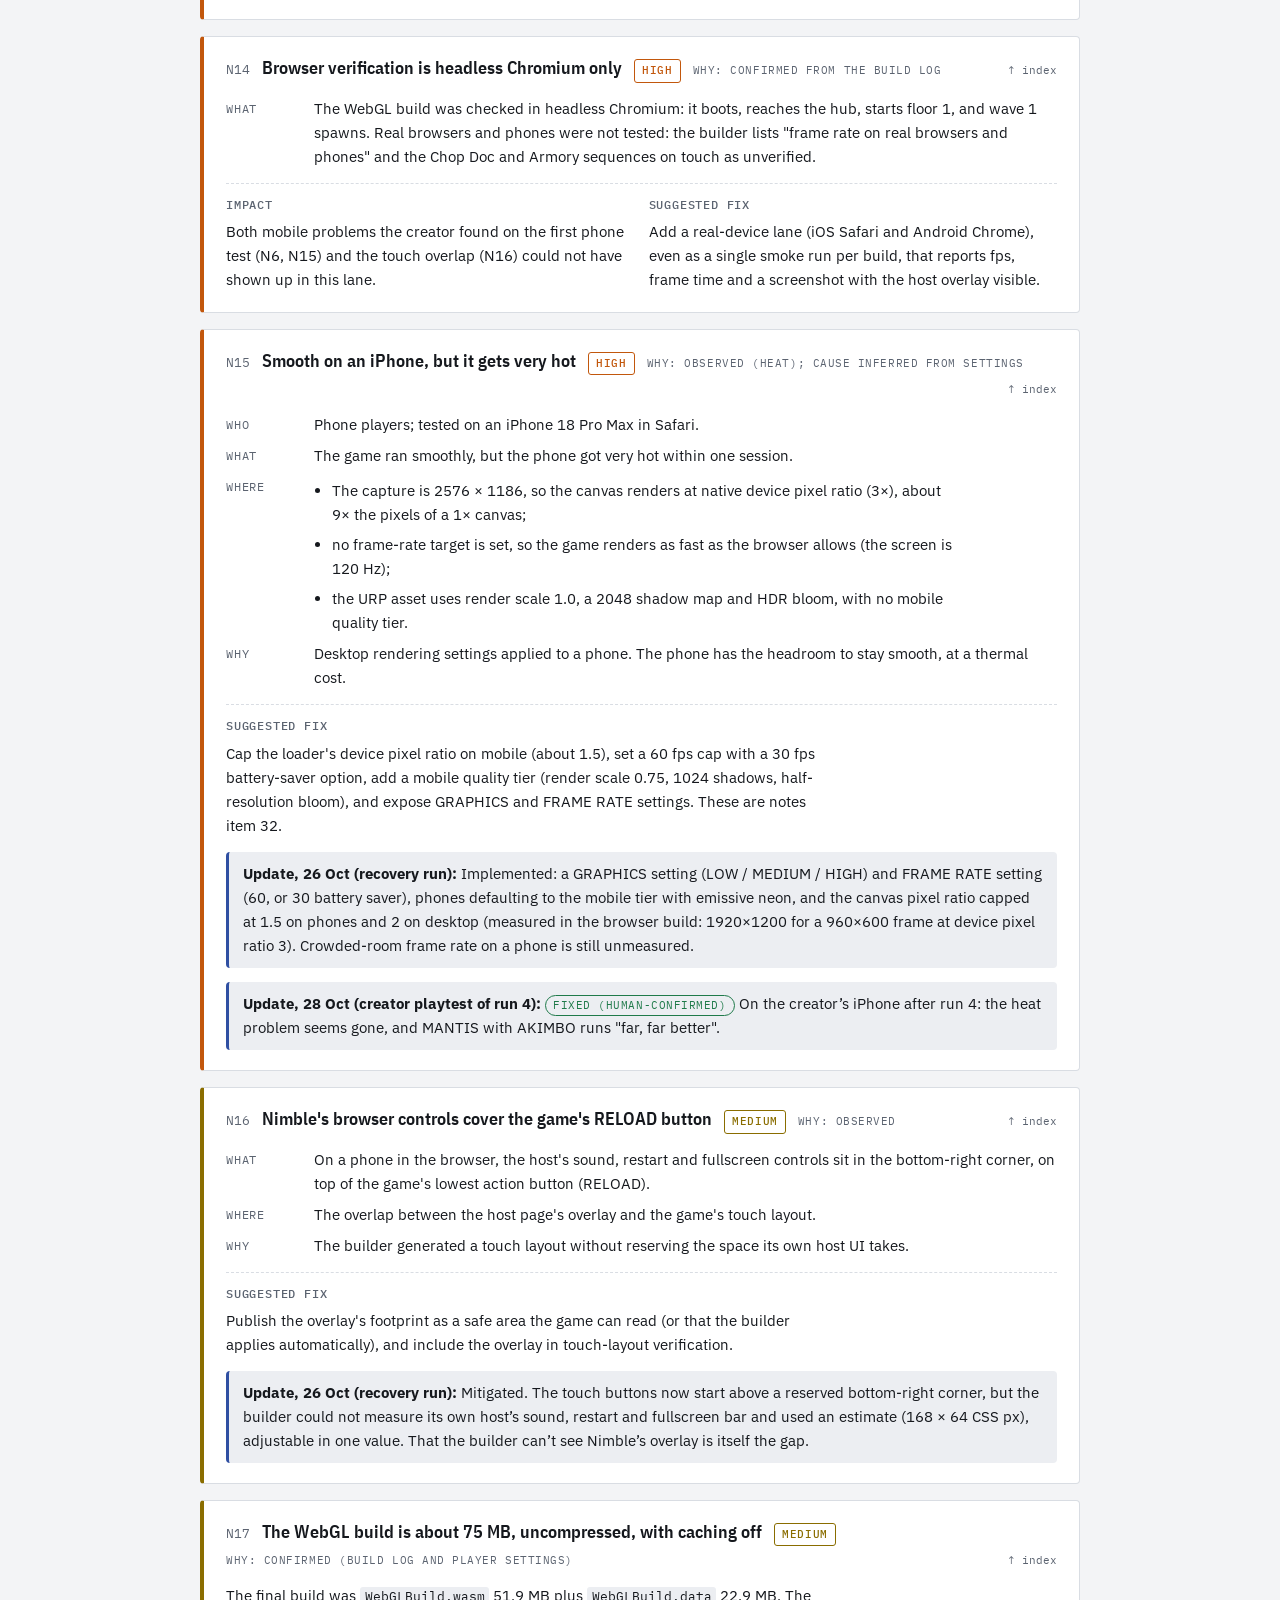
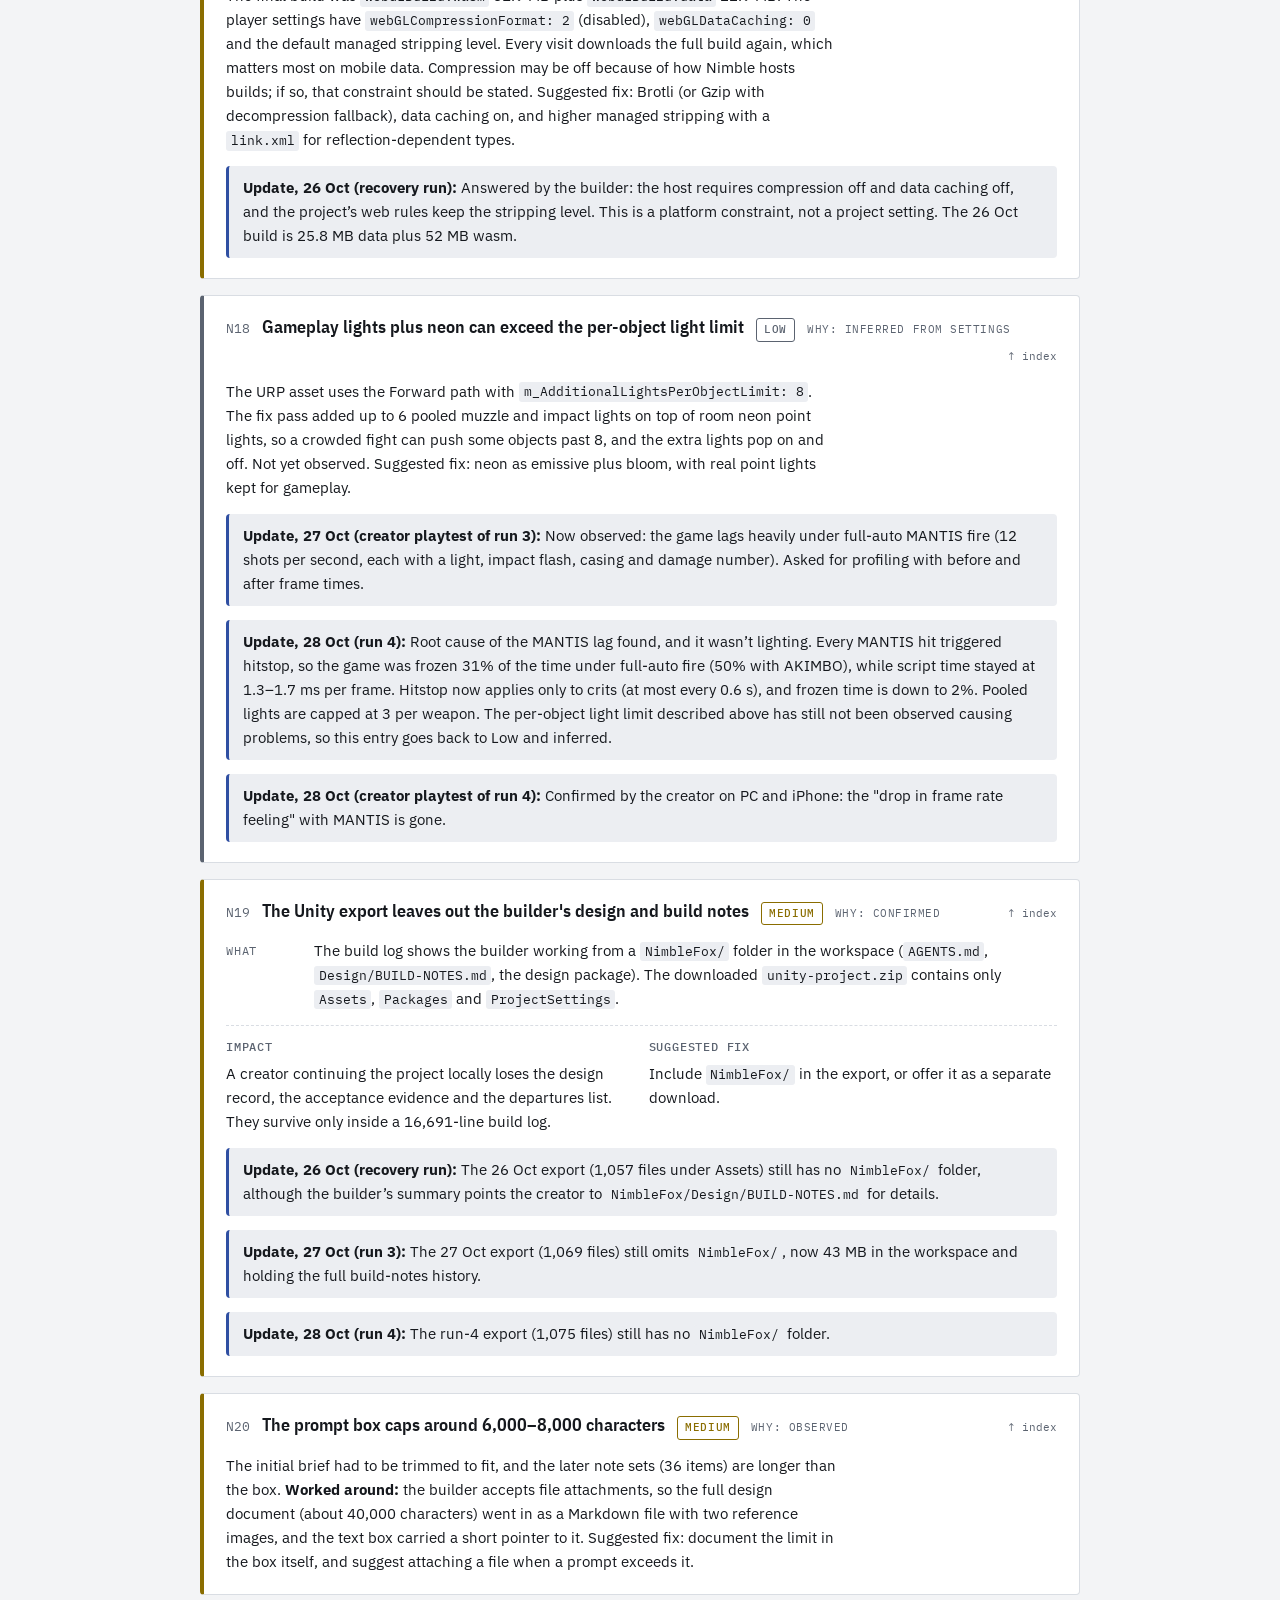
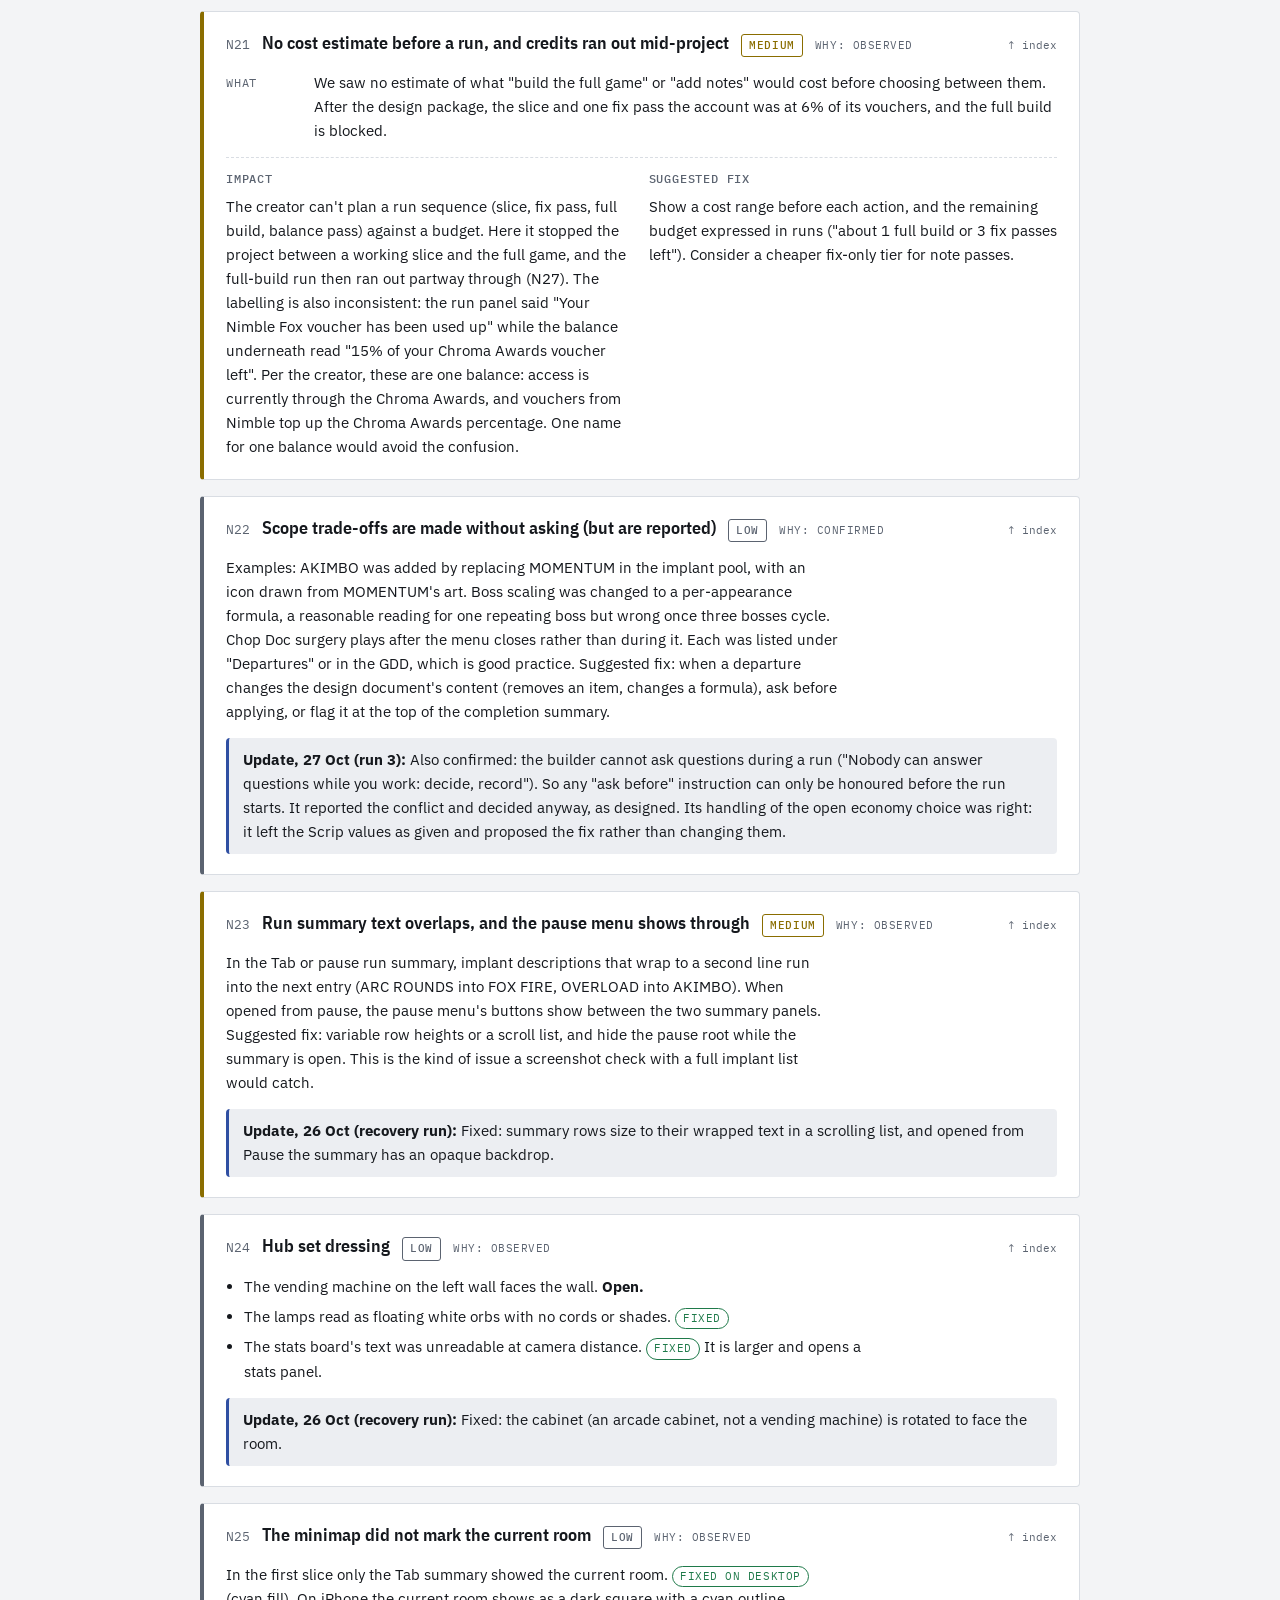
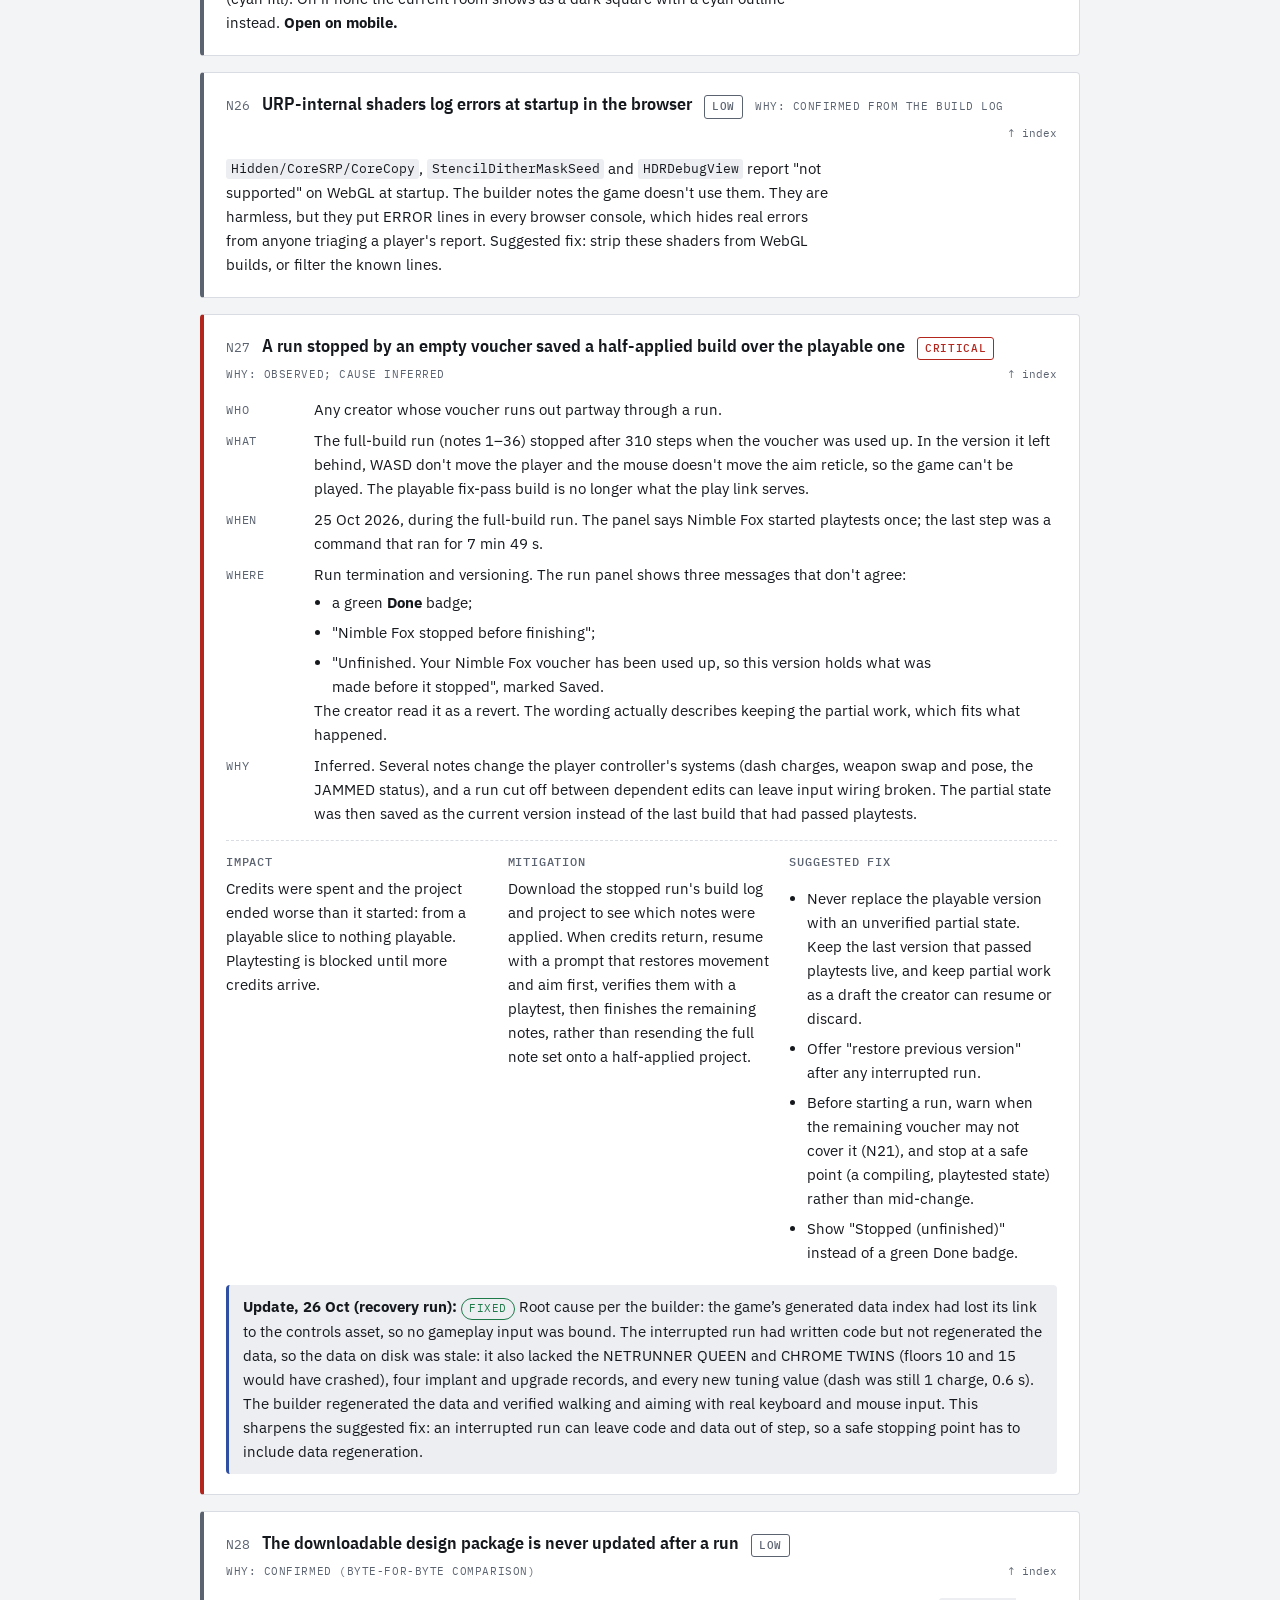
==== commit 5dda908c: "Report update 29 Oct: N35-N36 from a second project (Salvage Diver); retitled as a general Nimble Fo" ====
--- a/index.html
+++ b/index.html
@@ -1,6 +1,6 @@
 <!doctype html>
 <html lang="en"><head><meta charset="utf-8"><meta name="viewport" content="width=device-width,initial-scale=1">
-<title>Nimble Fox Breakage Report: Ultra Nimble edition</title>
+<title>Nimble Fox Breakage Report</title>
 <link rel="preconnect" href="https://fonts.googleapis.com">
 <link rel="stylesheet" href="https://fonts.googleapis.com/css2?family=IBM+Plex+Mono:wght@400;500&family=IBM+Plex+Sans+Condensed:wght@500;600;700&family=IBM+Plex+Sans:ital,wght@0,400;0,500;0,600;1,400&display=swap">
 <style>
@@ -138,17 +138,18 @@
 </head><body>
 <div class="wrap">
 <header>
-  <div class="eyebrow">First edition · Cover-shooter roguelike (BLACKOUT DISTRICT) · last updated 28 Oct 2026 · 34 breakages (3 critical · 10 high · 12 medium · 9 low)</div>
+  <div class="eyebrow">First edition · Two game builds, BLACKOUT (cover-shooter roguelike, formerly BLACKOUT DISTRICT) and Salvage Diver (asset-heavy jam entry) · last updated 29 Oct 2026 · 36 breakages (3 critical · 10 high · 14 medium · 9 low)</div>
   
-  <h1>Where Nimble Fox breaks: an isometric roguelike in Ultra Nimble mode</h1>
-  <p class="lede">Found while building BLACKOUT DISTRICT, an isometric 3D cover-shooter roguelike (West of Dead cover, Hades-style unlocks, cel-shaded cyberpunk), entirely through the Nimble Fox web builder in Ultra Nimble mode. Same 5W format as the Virtual Matter reports (<a href="https://ohge-games.github.io/virtual-matter-breakage-report/scar/">SCAR edition</a>): Who / What / When / Where / Why, then impact, mitigation and suggested fix. IDs are N1, N2… Unlike the Virtual Matter projects, the agent doing the building here is Nimble's own; the creator supplies a design document and playtest notes. This report was compiled by a separate reviewer from the creator's playtests, screenshots, the builder's build log and the exported Unity project.</p>
+  <h1>Where Nimble Fox breaks: issues found across game builds</h1>
+  <p class="lede">Issues found while building games entirely through the Nimble Fox web builder, collected across builds. N1–N34 come from BLACKOUT (formerly BLACKOUT DISTRICT), an isometric 3D cover-shooter roguelike (West of Dead cover, Hades-style unlocks, cel-shaded cyberpunk) built in Ultra Nimble mode; N35 and N36 come from Salvage Diver, a second, asset-heavy jam entry. Same 5W format as the Virtual Matter reports (<a href="https://ohge-games.github.io/virtual-matter-breakage-report/scar/">SCAR edition</a>): Who / What / When / Where / Why, then impact, mitigation and suggested fix. IDs are N1, N2… Unlike the Virtual Matter projects, the agent doing the building here is Nimble's own; the creator supplies a design document and playtest notes. This report was compiled by a separate reviewer from the creator's playtests, screenshots, the builder's build log and the exported Unity project.</p>
   <div class="facts">
+    <span>Projects <b>BLACKOUT (N1–N34), Salvage Diver (N35–N36)</b></span>
     <span>Builder <b>Nimble Fox web builder, Ultra Nimble mode</b></span>
     <span>Engine <b>Unity 6000.4.11f1, URP 17.4.0</b></span>
     <span>Project kit <b>com.nimble.architecture-kit 0.3.0 (architecture v7)</b></span>
     <span>Target <b>Unity WebGL, keyboard/mouse and touch</b></span>
     <span>3D models <b>Tripo, OBJ, up to 5 per run</b></span>
-    <span>Runs so far <b>Design package, vertical slice, one fix pass, full build (stopped unfinished), recovery run</b></span>
+    <span>BLACKOUT runs <b>Design package, vertical slice, one fix pass, full build (stopped unfinished), recovery run</b></span>
   </div>
 </header>
 <section id="state">
@@ -200,6 +201,8 @@
         <tr><td class="mono">N32</td><td><span class="sev low">Low</span></td><td><a href="#n32">Presentation leftovers: implant row runs off-screen, OS cursor over the reticle, floating decals, crates in doorways, Clinic animation only in the hub</a></td><td>Fixed; pending playtest</td></tr>
         <tr><td class="mono">N33</td><td><span class="sev med">Medium</span></td><td><a href="#n33">Attachments can silently fail to reach the builder: the run-3 screen recording, and one of the three files from the first request</a></td><td>Observed; needs creator confirmation</td></tr>
         <tr><td class="mono">N34</td><td><span class="sev low">Low</span></td><td><a href="#n34">FLAWLESS is awarded for boss fights where the player took damage</a></td><td>Open; in promotion fixes</td></tr>
+        <tr><td class="mono">N35</td><td><span class="sev med">Medium</span></td><td><a href="#n35">Upload limits are tight, and every message triggers a rebuild, even one that only uploads files</a></td><td>Observed (second project); worked around</td></tr>
+        <tr><td class="mono">N36</td><td><span class="sev med">Medium</span></td><td><a href="#n36">Tripo model textures imported as cubemaps, so props rendered flat with no texture</a></td><td>Found and fixed by the builder (second project)</td></tr>
     </tbody></table></div>
 </section>
 <section id="cards">
@@ -546,6 +549,32 @@
     <p>The results screen showed "3 FLAWLESS" after a run in which the creator took damage in every boss fight and nearly died to the Twins. The builder added the stat in run 3 or 4 and tested the boss-damage changes, but not whether the stat matches what happened. It’s a small bug, but a misleading one: the creator read the earlier FLAWLESS results as "bosses are too easy", and that shaped the boss notes in run 4.</p>
     <div class="extra">
       <div><h4>Suggested fix</h4><p>Define FLAWLESS as no HP or overshield damage during the fight, and test both outcomes.</p></div>
+    </div>
+  </article>
+  <article class="record med" id="n35">
+    <div class="rec-head"><span class="rec-id">N35</span><h3>Upload limits are tight, and every message triggers a rebuild</h3><span class="sev med">Medium</span><span class="conf">Why: observed by the creator on a second Nimble Fox project</span><a class="back" href="#index">↑ index</a></div>
+    <dl class="w5">
+      <dt>Who</dt><dd>Any creator bringing their own assets (models, audio, textures) into a project. Found on the creator's second Nimble Fox game, an asset-heavy jam entry, not on BLACKOUT.</dd>
+      <dt>What</dt><dd><ul class="plain"><li>Uploads are limited to 32 MB per file, 10 files per prompt and 64 MB in total per prompt.</li><li>Splitting assets across several messages to stay under the limits triggers a full rebuild after each message, even when a message contains only file uploads and no instructions. Each rebuild costs credits and can change the project before the real prompt arrives.</li></ul></dd>
+      <dt>Where</dt><dd>The upload and message pipeline: any message starts a run, and there is no "don't build yet" or "stage files" option.</dd>
+      <dt>Why</dt><dd>The builder treats every message as a request to build.</dd>
+    </dl>
+    <div class="extra">
+      <div><h4>Impact</h4><p>Asset-heavy projects pay for unwanted intermediate builds, and those builds may act on half the assets. It adds to the budget problem (N21) and the size limits (N20).</p></div>
+      <div><h4>Mitigation</h4><p>Zip the assets to fit. If they still need more than one message, send all but the last batch, check what the intermediate rebuild changed, then send the final batch together with the full prompt. Better: plan uploads to fit in a single prompt.</p></div>
+      <div><h4>Suggested fix</h4><p><ul class="plain"><li>Add an "upload only, don't build" option, or a staging area for files that the next prompt can use.</li><li>Show the limits in the upload UI, with a running total.</li><li>Accept larger archives (one zip of assets), or a link to an external asset store.</li></ul></p></div>
+    </div>
+  </article>
+  <article class="record med" id="n36">
+    <div class="rec-head"><span class="rec-id">N36</span><h3>Tripo model textures imported as cubemaps, so props rendered flat</h3><span class="sev med">Medium</span><span class="conf">Why: reported by the builder during a run on the creator&#x27;s second project</span><a class="back" href="#index">↑ index</a></div>
+    <dl class="w5">
+      <dt>What</dt><dd>On the creator's second Nimble Fox project, Tripo-generated props looked flat and untextured. Mid-run, the builder found that their JPEG textures had been imported as <b>cubemaps</b>, so Unity couldn't assign them to the materials' 2D texture slots and the props fell back to plain colour. The builder repaired the fallback in the same run.</dd>
+      <dt>Where</dt><dd>The import of generated models: texture import settings applied to Tripo's baseColor JPEGs.</dd>
+      <dt>Why</dt><dd>Unknown: the import step can apparently assign the wrong texture shape. It doesn't happen every time. In BLACKOUT's run-4 export, all nine Tripo baseColor textures (player, enemies, bosses, EMP pylon) import correctly as 2D (<code>textureShape: 1</code>), so this project is unaffected.</dd>
+    </dl>
+    <div class="extra">
+      <div><h4>Impact</h4><p>Generated models silently lose their textures, and the result looks like an art-style choice rather than a bug, so it's easy to miss. It also wastes a model-generation budget that is already small (up to 5 per run).</p></div>
+      <div><h4>Suggested fix</h4><p>Force 2D texture import for every generated model texture, and add an asset check to the validator: every material slot on a generated model has a 2D texture assigned, with no fallback to flat colour. This also belongs in What worked: the builder caught the problem itself by noticing the props looked wrong, which is the kind of visual check N32 asks for.</p></div>
     </div>
   </article>
 </section>
@@ -599,7 +628,7 @@
     <li><b>Rigging in the model step,</b> plus licence terms for generated models (N9, N10).</li>
     <li><b>Include <code>NimbleFox/</code> in the export</b> (N19), and compress and cache WebGL builds where hosting allows (N17).</li>
     <li><b>Ask before departures that change the design's content</b> (N22).</li>
-    <li><b>Document the prompt limit and point to attachments</b> (N20).</li>
+    <li><b>Document the prompt and upload limits and point to attachments,</b> and offer an upload-only option that doesn’t start a build (N20, N35).</li>
     <li><b>Round-trip:</b> a way to upload a locally edited project back into the builder, so local fixes and builder runs don't diverge. Not tested here; listed as an open question.</li>
   </ol>
   <h3>Bottom line</h3>
@@ -608,6 +637,7 @@
 <section id="changelog">
   <h2>Changelog</h2>
   <ul class="changelog">
+    <li><b>29 Oct 2026:</b> N36 added (Tripo textures imported as cubemaps on the second project; BLACKOUT checked and unaffected). N35 added (upload limits; every message triggers a rebuild), observed on a second Nimble Fox project. The game is now titled BLACKOUT. Report retitled to cover every Nimble Fox build, not just BLACKOUT.</li>
     <li><b>28 Oct 2026 (creator playtest of run 4):</b> N34 added. N30 and N31 reopened in part. N15 confirmed fixed on iPhone. New ranked recommendation: test the effect, not the activity.</li>
     <li><b>28 Oct 2026 (run 4):</b> N18 root cause (hitstop, not lighting) and back to Low. N31 and N32 fixed with tests, pending playtest. N12 partly met with the builder’s explanation. N33 and N19 updated.</li>
     <li><b>27 Oct 2026 (creator playtest of run 3):</b> N31 reopened in part (Riflemen without cover, Twins stuck). N32 new items. N18 observed and raised to Medium. N12 updated. Tester callouts added to What worked.</li>
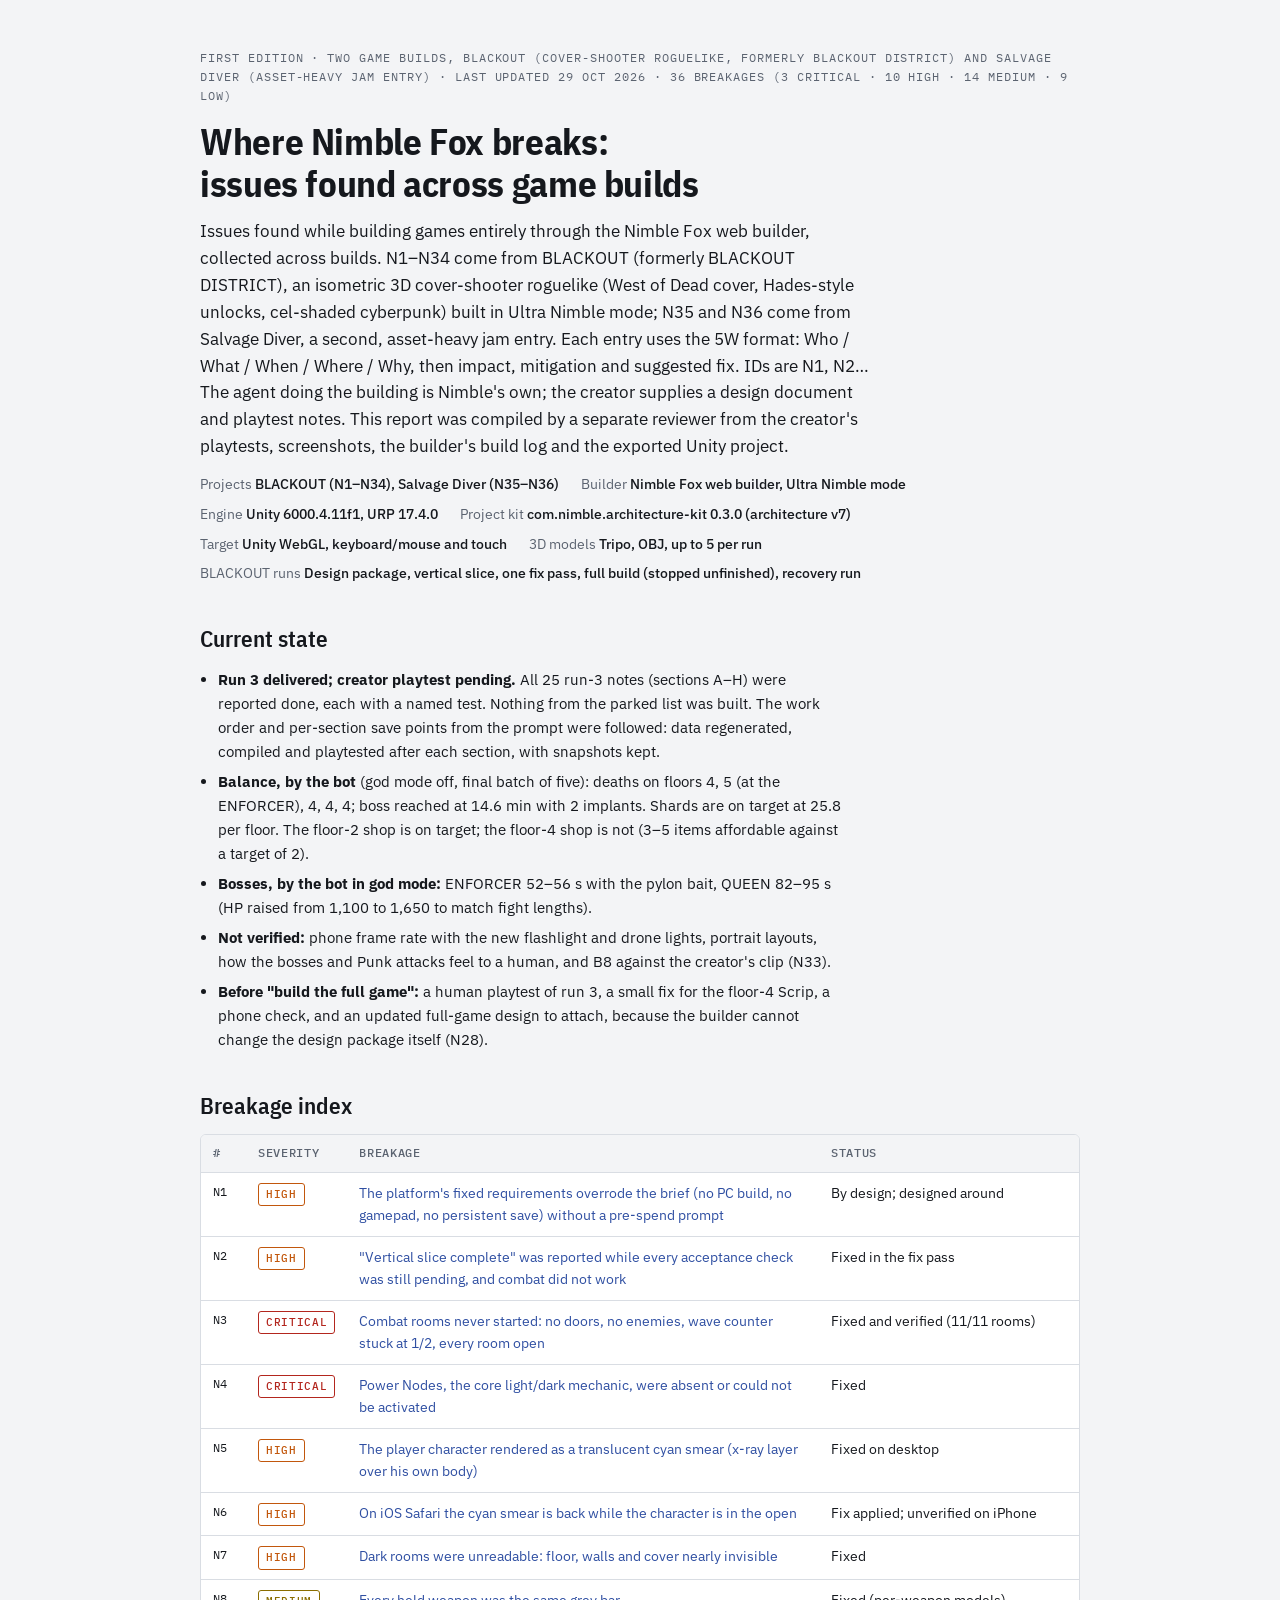
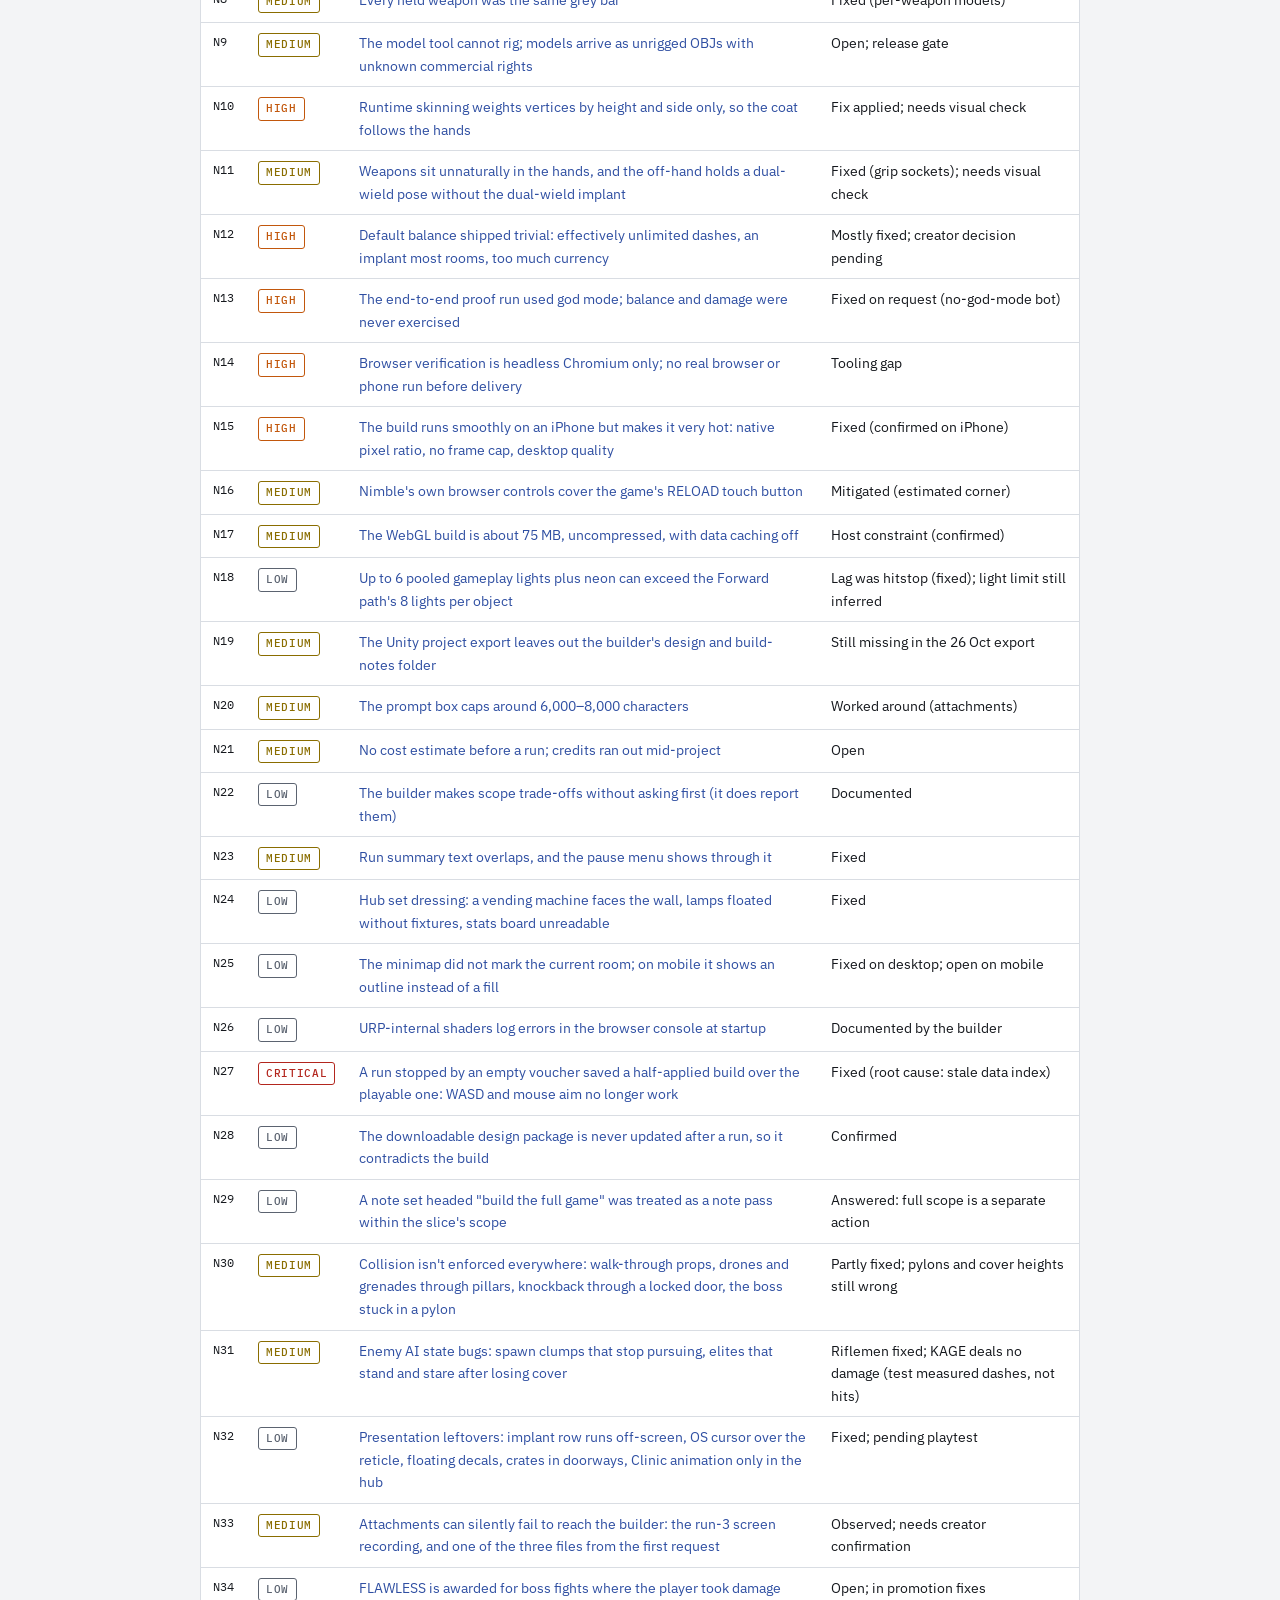
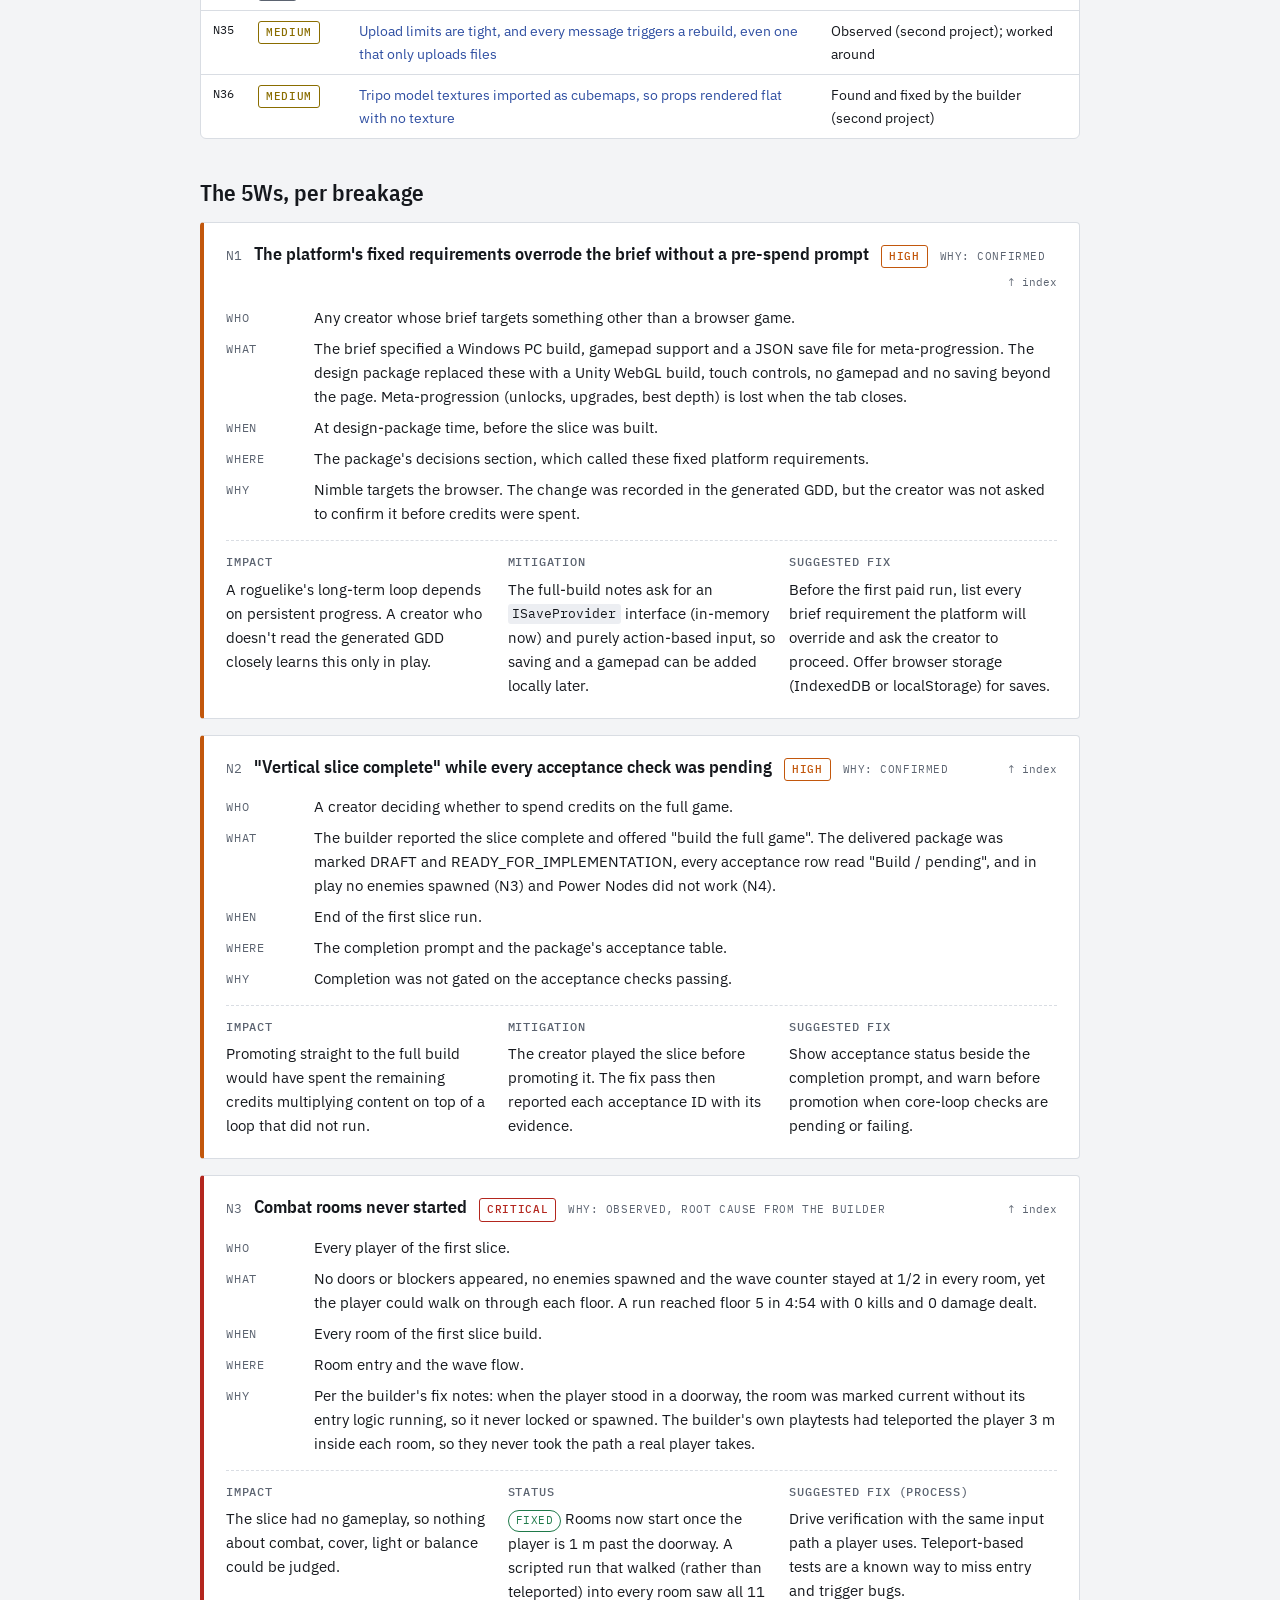
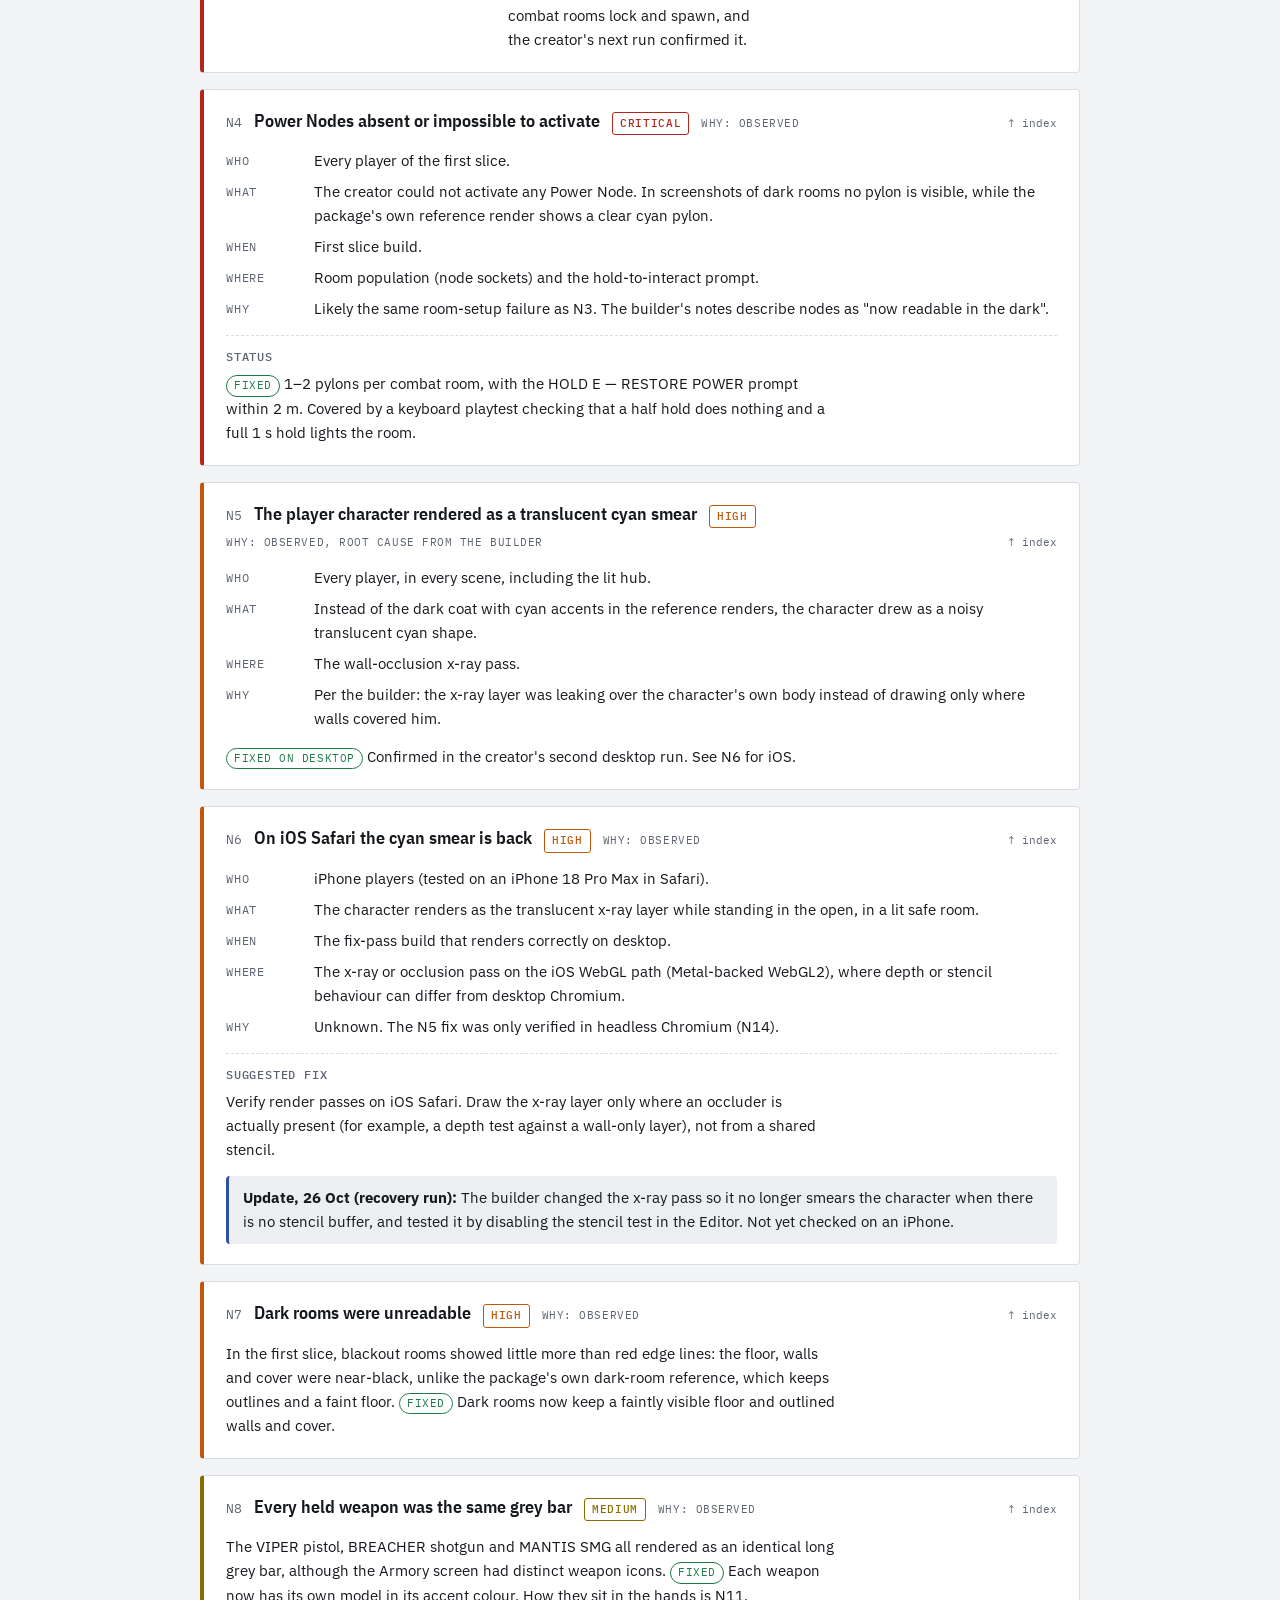
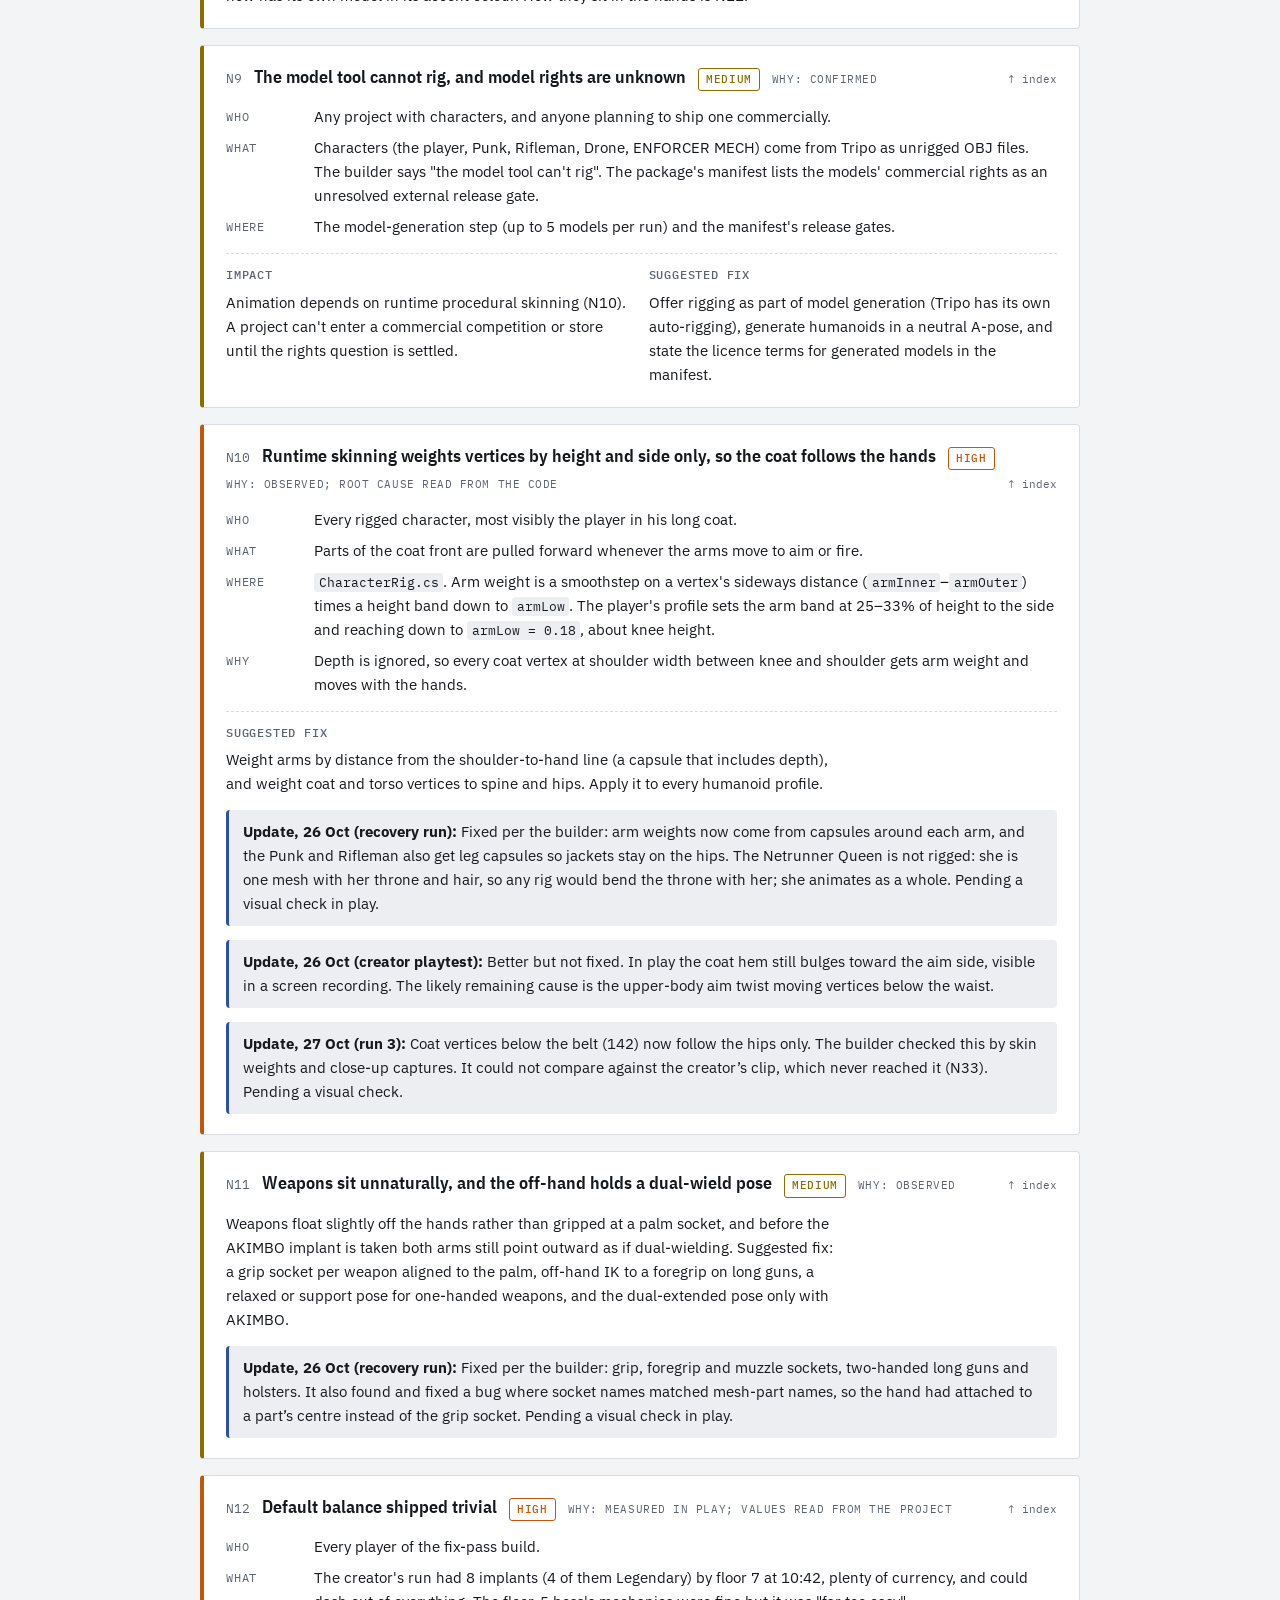
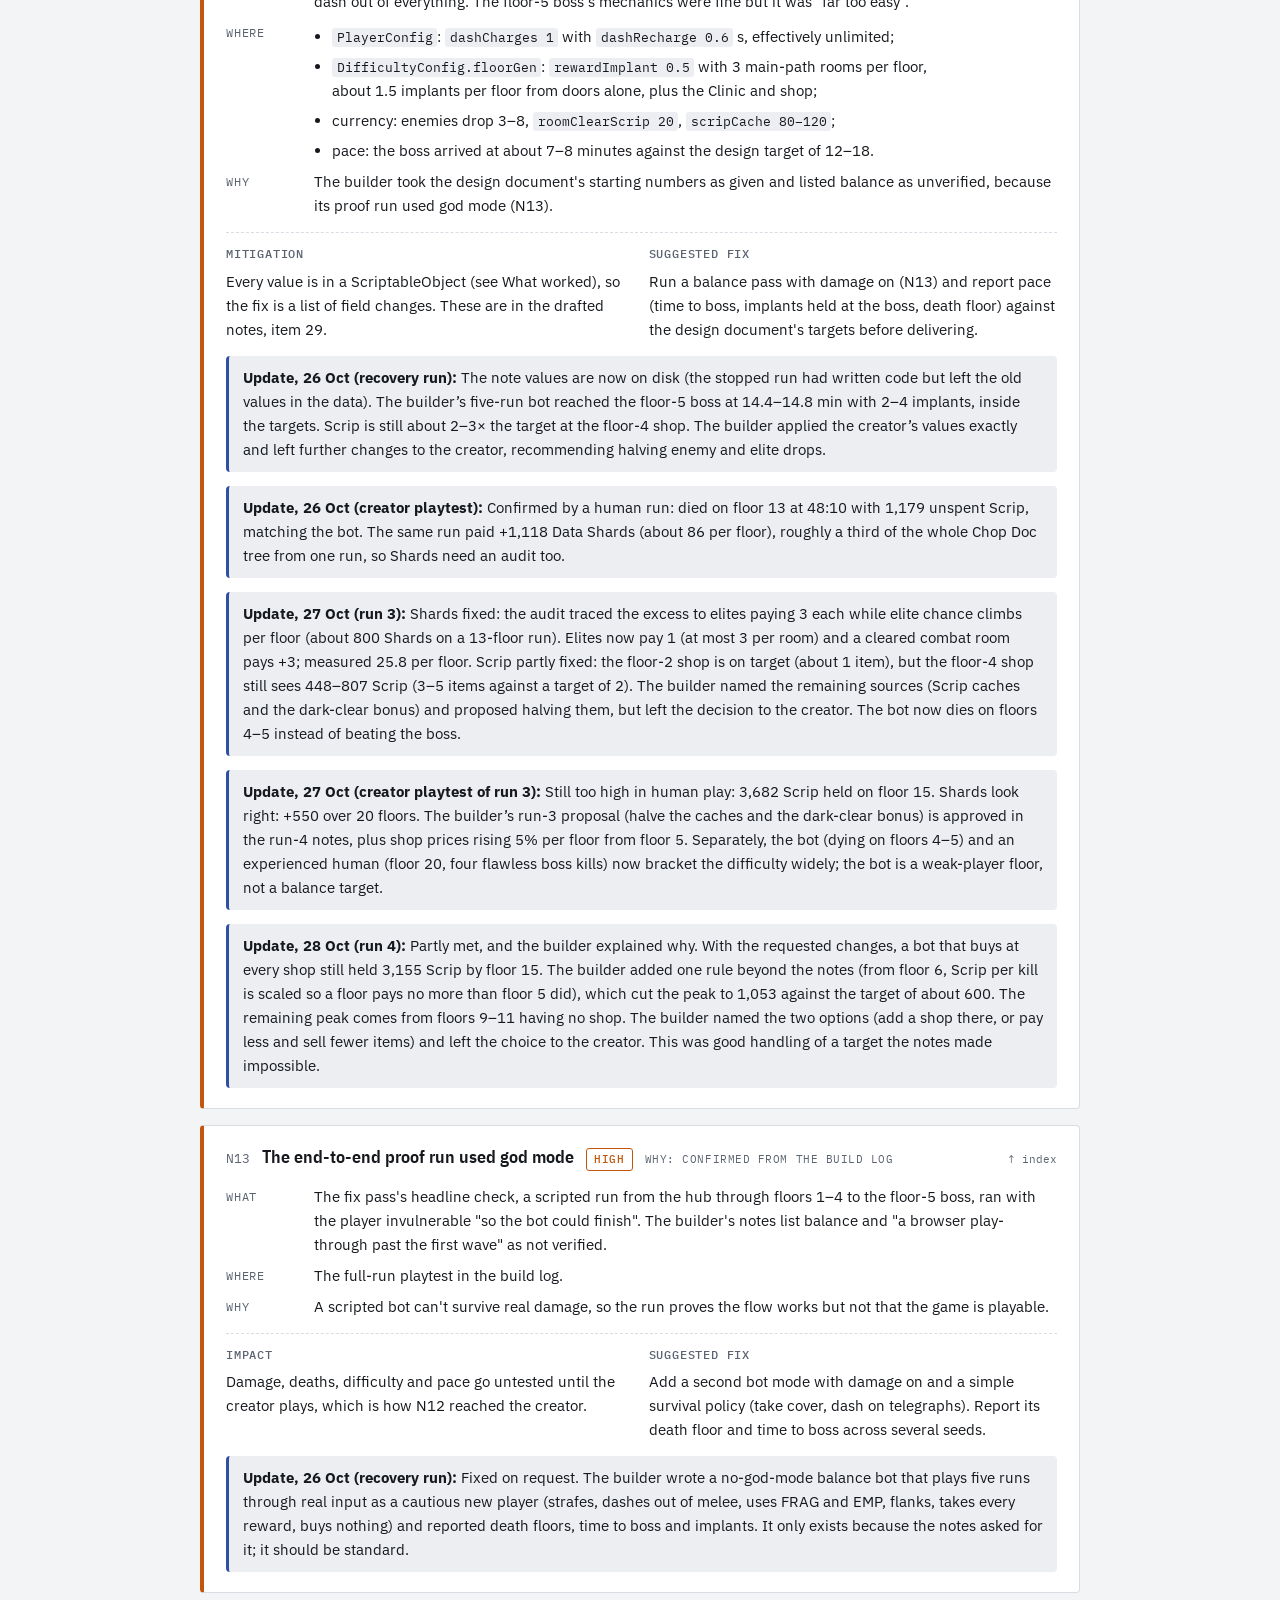
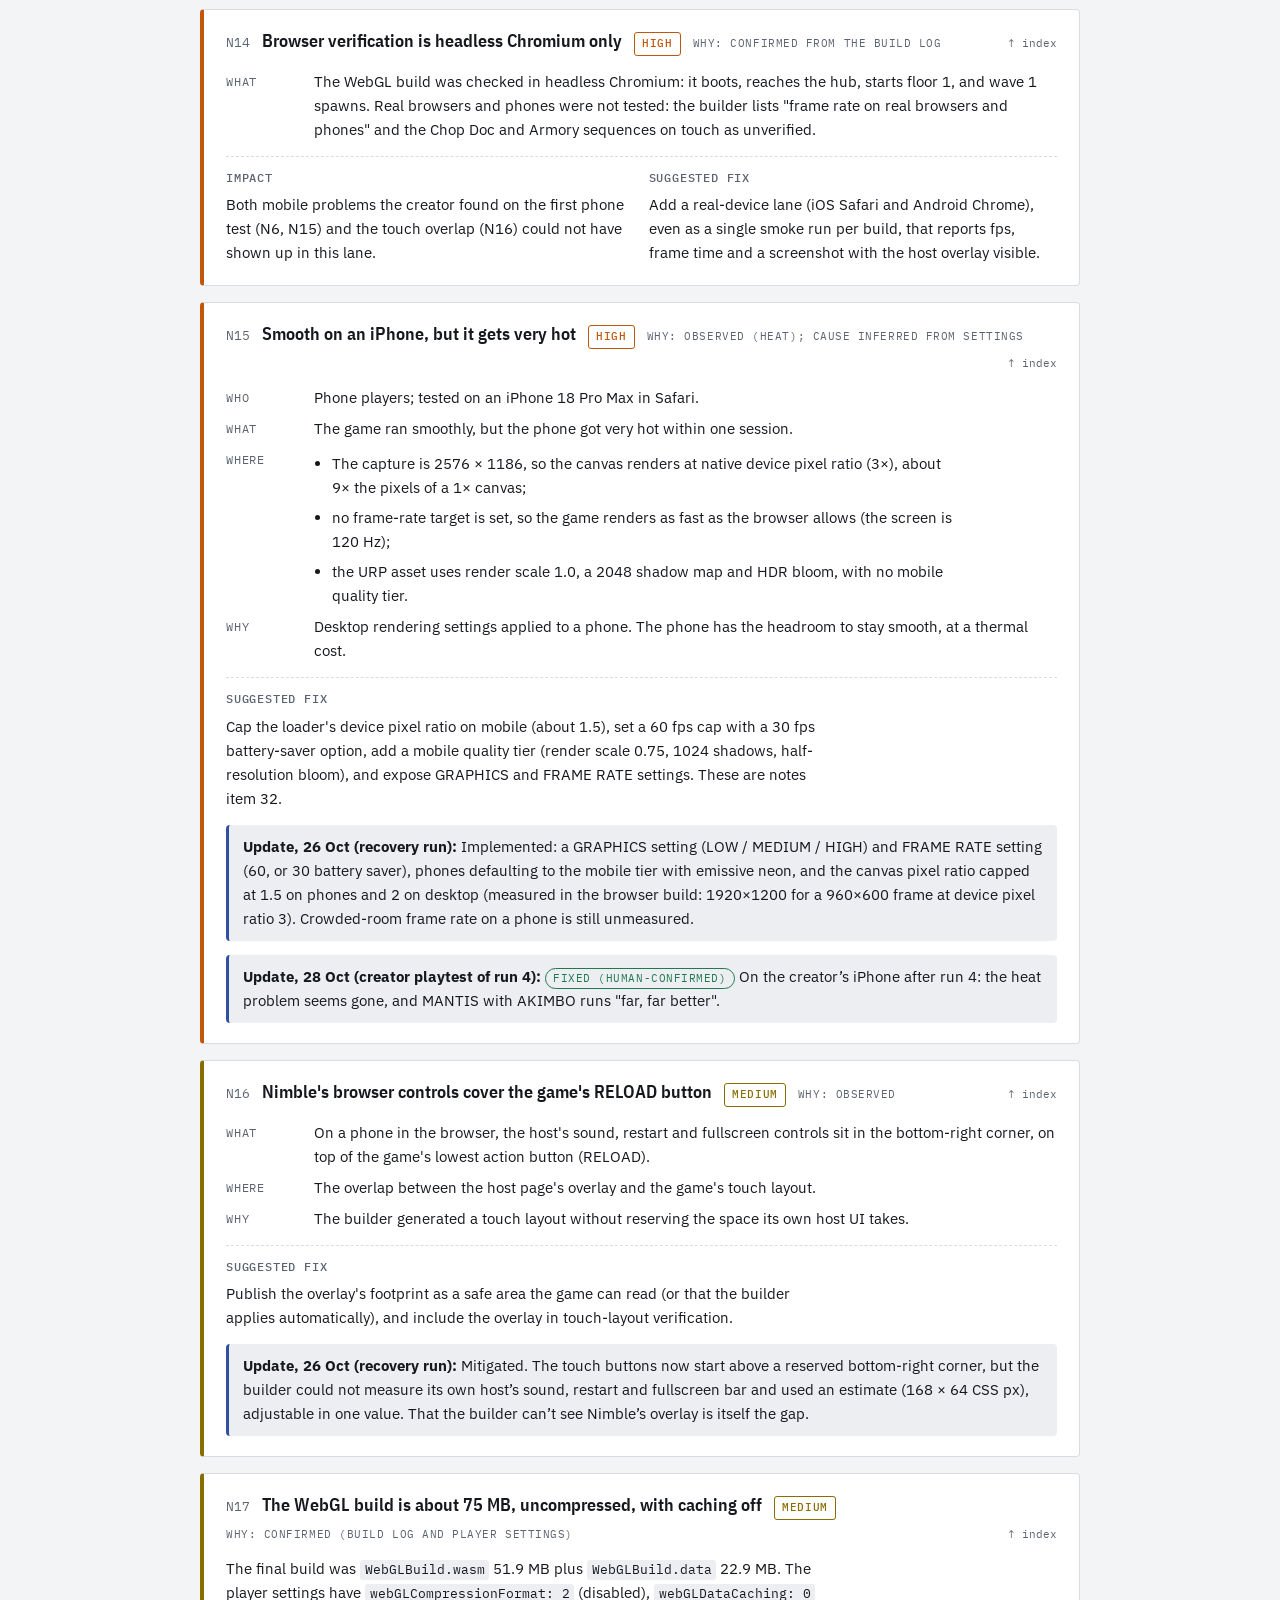
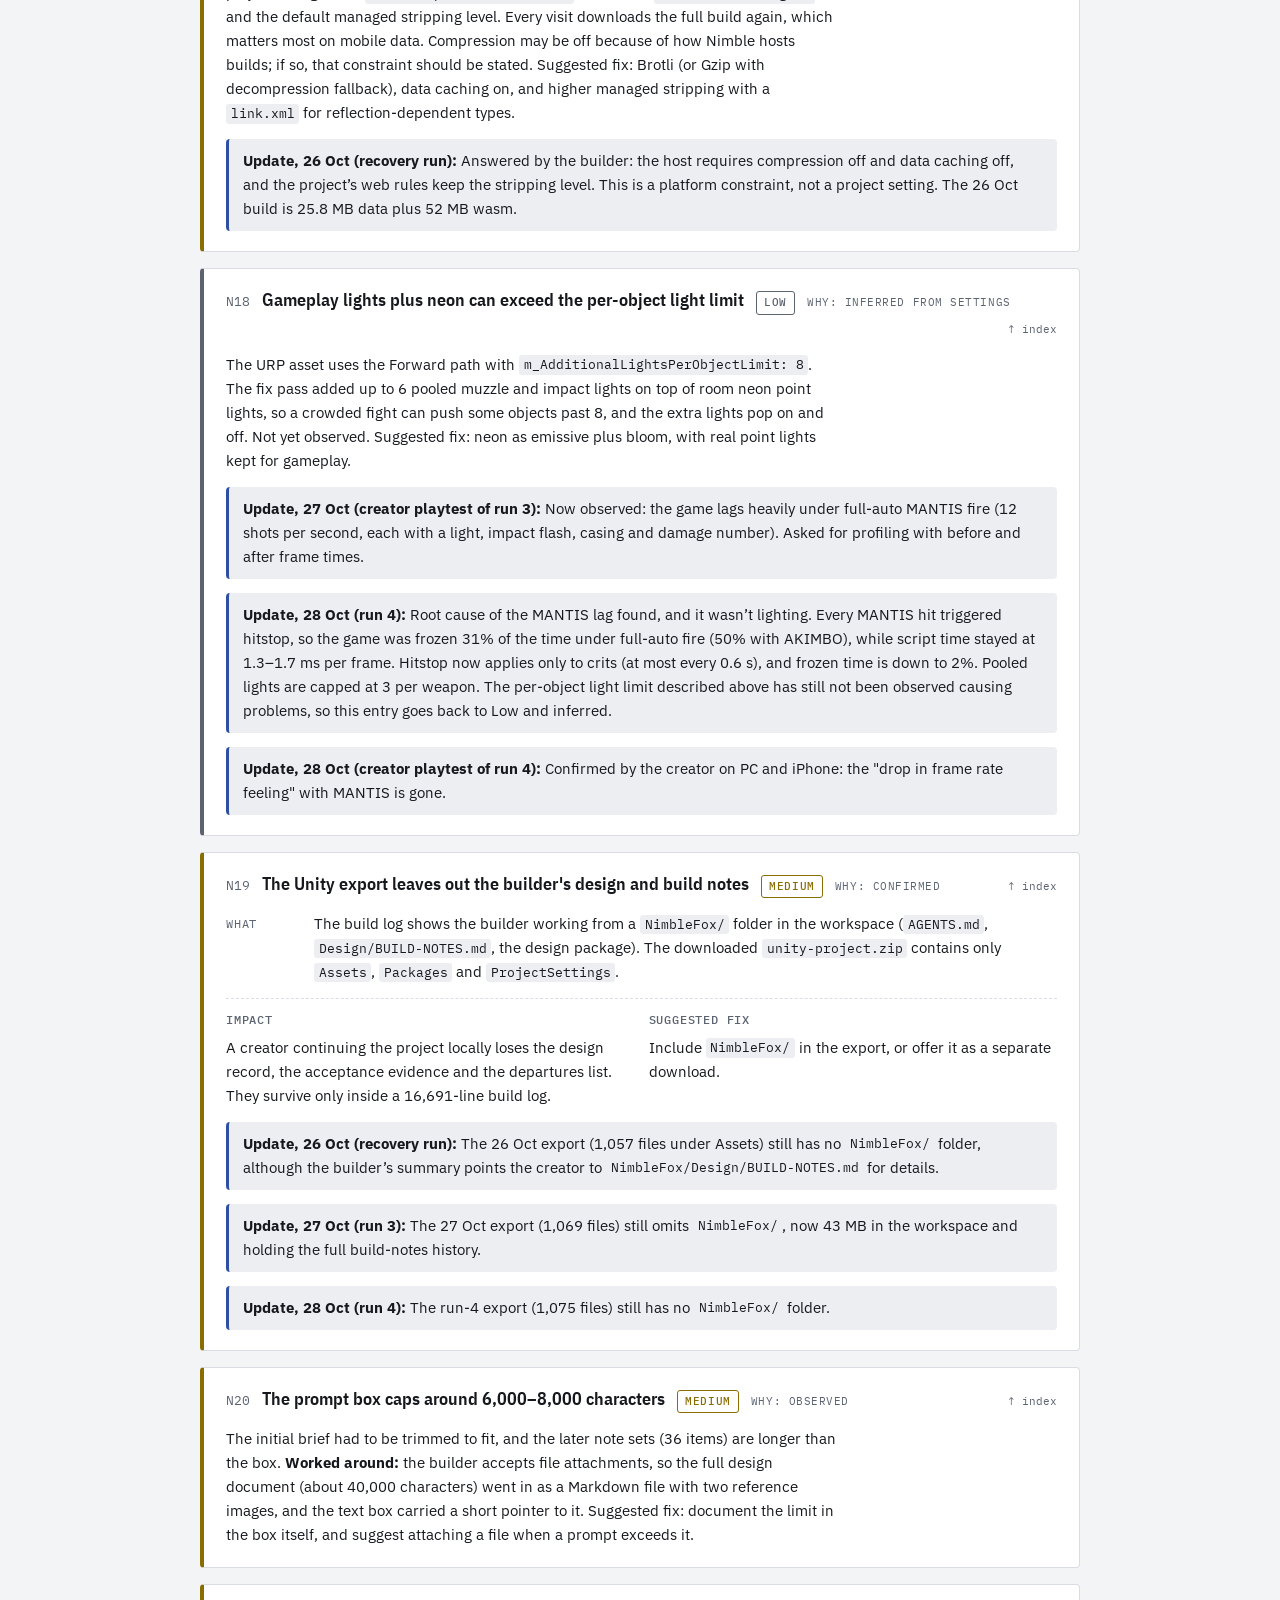
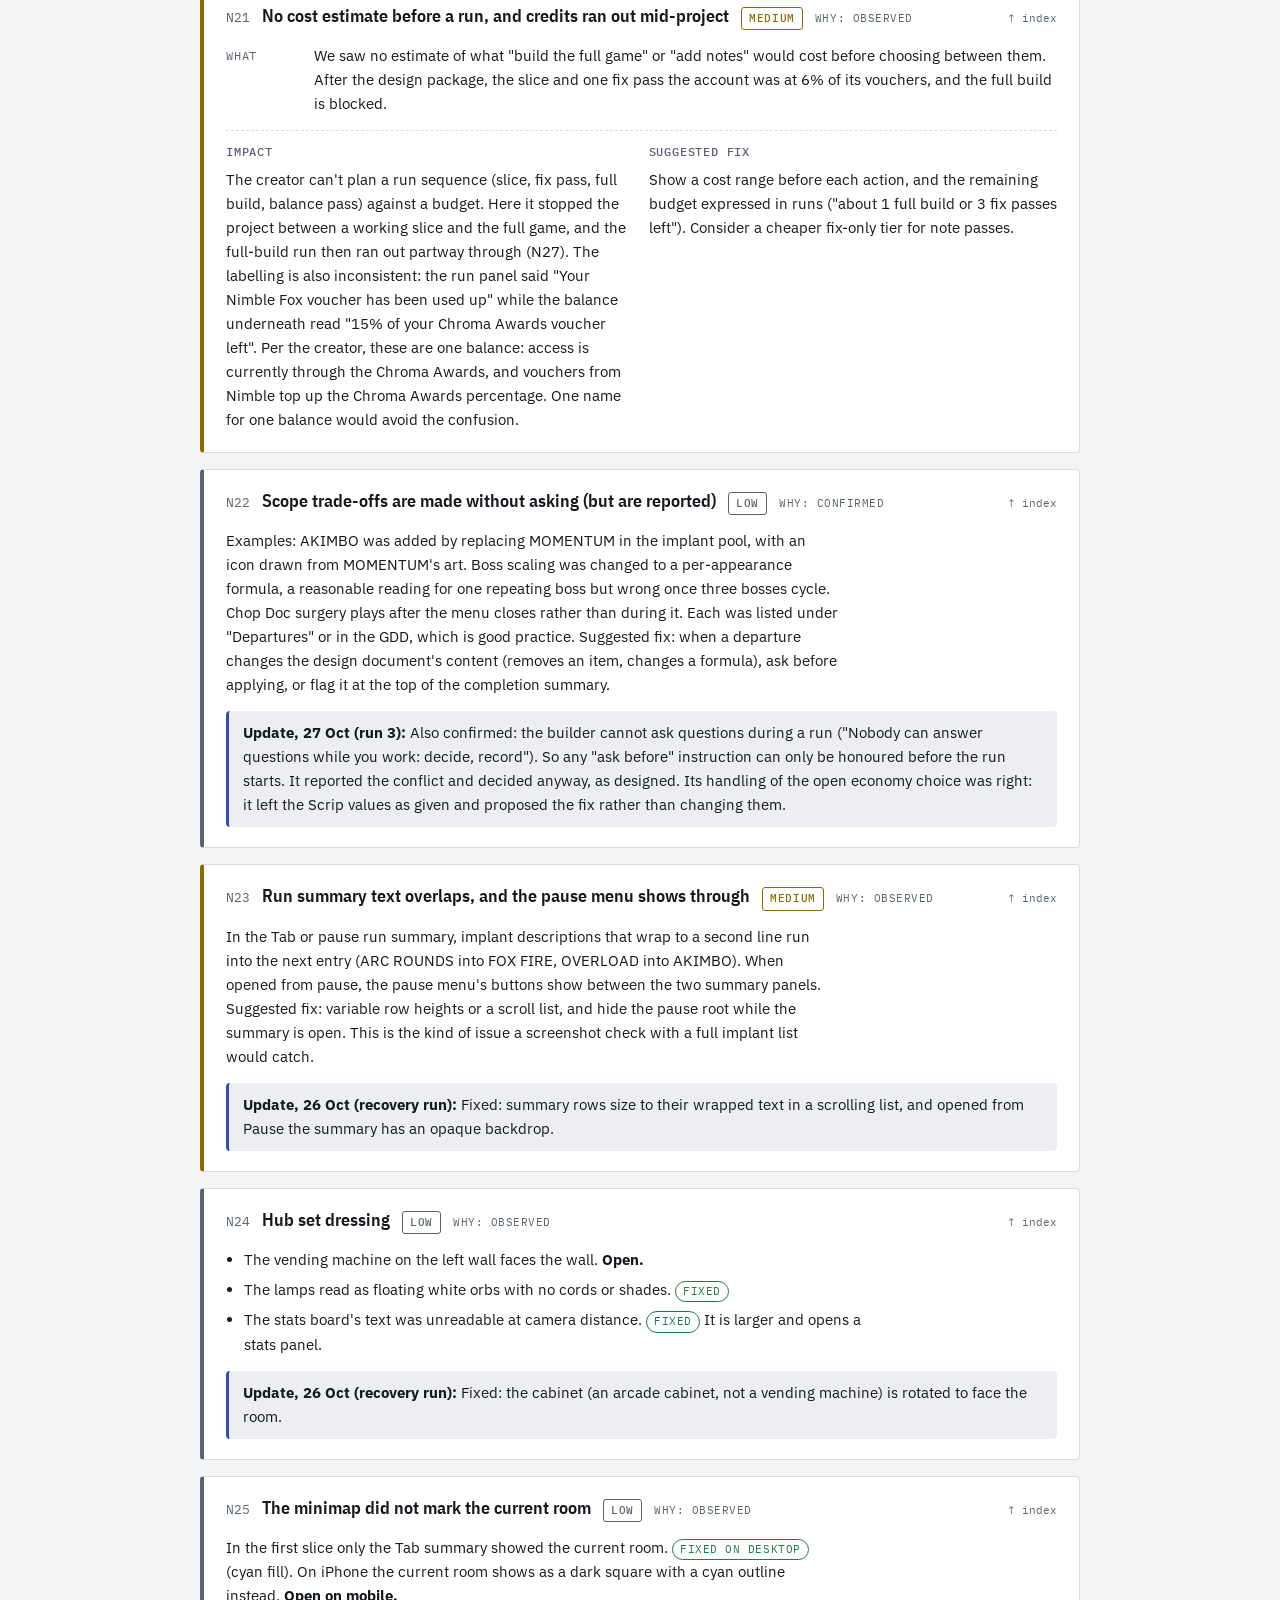
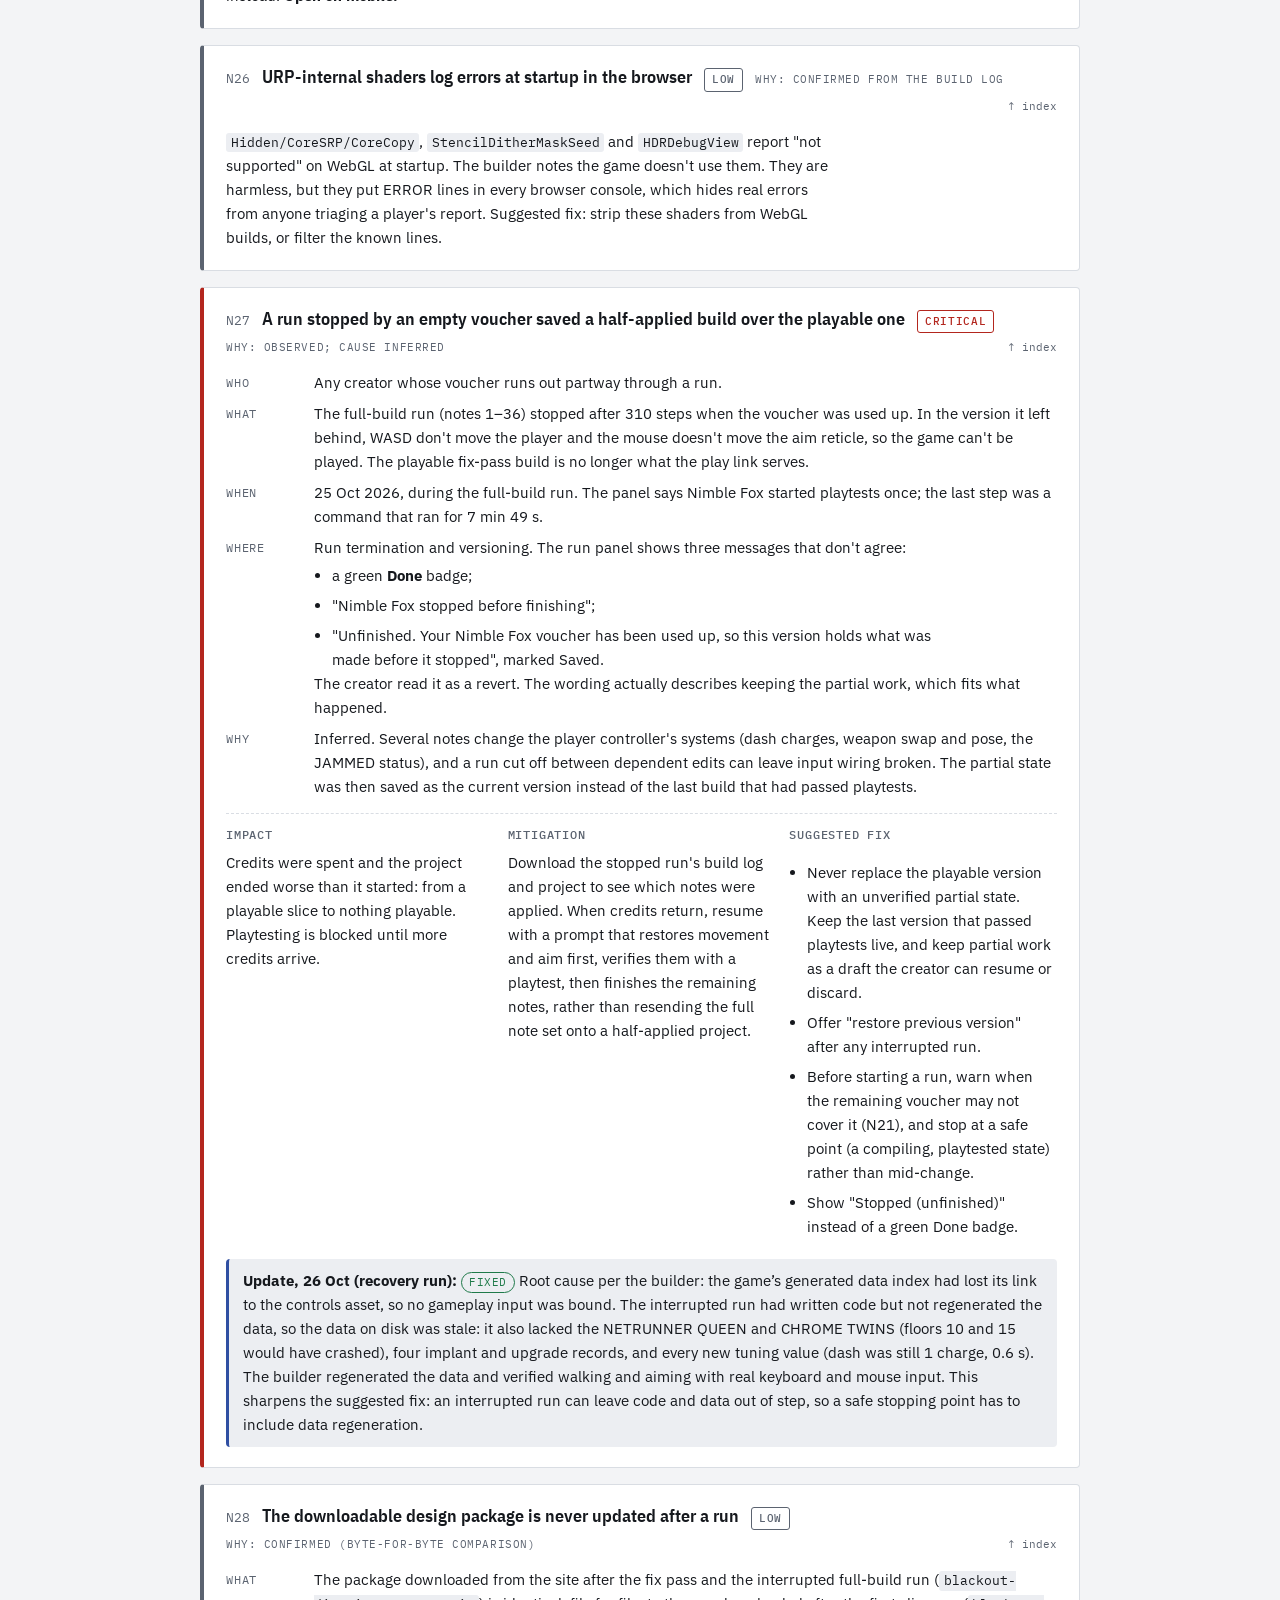
==== commit c5dd7e38: "Remove references to the Virtual Matter reports Co-Authored-By: Claude Opus 5.5 <noreply@anthropic.c" ====
--- a/index.html
+++ b/index.html
@@ -141,7 +141,7 @@
   <div class="eyebrow">First edition · Two game builds, BLACKOUT (cover-shooter roguelike, formerly BLACKOUT DISTRICT) and Salvage Diver (asset-heavy jam entry) · last updated 29 Oct 2026 · 36 breakages (3 critical · 10 high · 14 medium · 9 low)</div>
   
   <h1>Where Nimble Fox breaks: issues found across game builds</h1>
-  <p class="lede">Issues found while building games entirely through the Nimble Fox web builder, collected across builds. N1–N34 come from BLACKOUT (formerly BLACKOUT DISTRICT), an isometric 3D cover-shooter roguelike (West of Dead cover, Hades-style unlocks, cel-shaded cyberpunk) built in Ultra Nimble mode; N35 and N36 come from Salvage Diver, a second, asset-heavy jam entry. Same 5W format as the Virtual Matter reports (<a href="https://ohge-games.github.io/virtual-matter-breakage-report/scar/">SCAR edition</a>): Who / What / When / Where / Why, then impact, mitigation and suggested fix. IDs are N1, N2… Unlike the Virtual Matter projects, the agent doing the building here is Nimble's own; the creator supplies a design document and playtest notes. This report was compiled by a separate reviewer from the creator's playtests, screenshots, the builder's build log and the exported Unity project.</p>
+  <p class="lede">Issues found while building games entirely through the Nimble Fox web builder, collected across builds. N1–N34 come from BLACKOUT (formerly BLACKOUT DISTRICT), an isometric 3D cover-shooter roguelike (West of Dead cover, Hades-style unlocks, cel-shaded cyberpunk) built in Ultra Nimble mode; N35 and N36 come from Salvage Diver, a second, asset-heavy jam entry. Each entry uses the 5W format: Who / What / When / Where / Why, then impact, mitigation and suggested fix. IDs are N1, N2… The agent doing the building is Nimble's own; the creator supplies a design document and playtest notes. This report was compiled by a separate reviewer from the creator's playtests, screenshots, the builder's build log and the exported Unity project.</p>
   <div class="facts">
     <span>Projects <b>BLACKOUT (N1–N34), Salvage Diver (N35–N36)</b></span>
     <span>Builder <b>Nimble Fox web builder, Ultra Nimble mode</b></span>
@@ -605,8 +605,8 @@
     <li><b>Output after the fix pass:</b> 65 C# files (16,425 lines), 5 generated models, a WebGL build (about 75 MB), and 15+ playtests plus a scripted boss run.</li>
     <li><b>Creator testing:</b> two desktop runs (the first found the slice had no combat; the second reached floor 7) and one iPhone session.</li>
   </ul>
-  <h3>How this differs from Virtual Matter</h3>
-  <p>On Virtual Matter the failures were in the engine: streaming, edits, and play clients the tools couldn't see. Here the engine (Unity) was never the problem. Every serious issue was a <b>verification gap</b>: the builder tested a different path from the one players use (teleport instead of walking, N3), a different state (god mode, N13), or a different platform (headless Chromium, N14). Each gap was exactly where the creator then found a problem. When the builder did test the real path, it found and fixed bugs on its own.</p>
+  <h3>Where it broke</h3>
+  <p>The engine (Unity) was never the problem. Every serious issue was a <b>verification gap</b>: the builder tested a different path from the one players use (teleport instead of walking, N3), a different state (god mode, N13), or a different platform (headless Chromium, N14). Each gap was exactly where the creator then found a problem. When the builder did test the real path, it found and fixed bugs on its own.</p>
   <h3>What got in the way</h3>
   <ol class="plain">
     <li><b>Completion without evidence (N2).</b> The first "complete" had no working combat, and the promotion prompt would have spent the budget on it.</li>
@@ -650,5 +650,5 @@
     <li><b>25 Oct 2026 (first edition):</b> N1–N26 from the design package, the first slice, the fix pass, two desktop playtests, one iPhone playtest, the fix-pass build log and the exported Unity project. Project paused at 6% of vouchers pending a new voucher.</li>
   </ul>
 </section>
-<footer class="mono">Compiled by Claude (Opus 5.5) as an outside reviewer of Nimble Fox's builder, from the creator's playtests, screenshots, the build log and the exported Unity project, 25 Oct 2026. Previous reports in this series: <a href="https://ohge-games.github.io/virtual-matter-breakage-report/scar/">Virtual Matter, SCAR edition</a>.</footer>
+<footer class="mono">Compiled by Claude (Opus 5.5) as an outside reviewer of Nimble Fox's builder, from the creator's playtests, screenshots, the build log and the exported Unity project, 25 Oct 2026.</footer>
 </div></body></html>
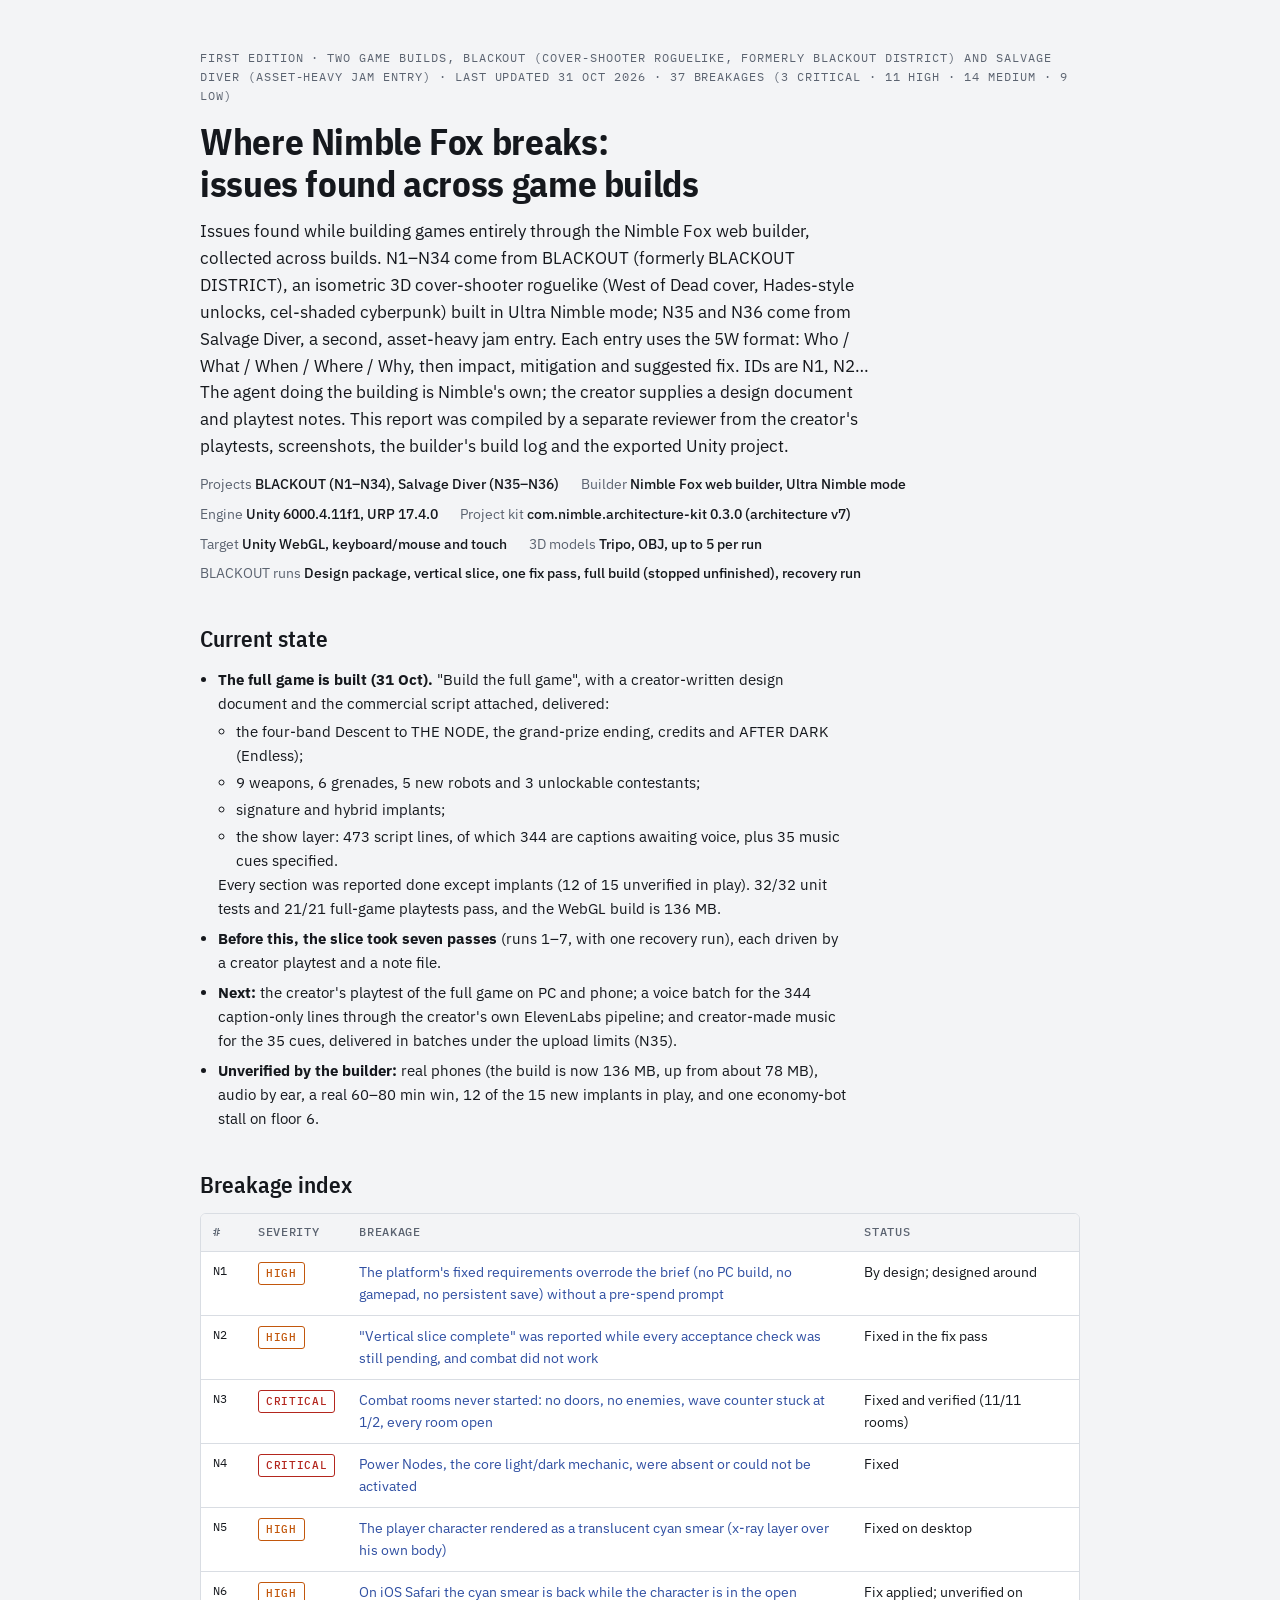
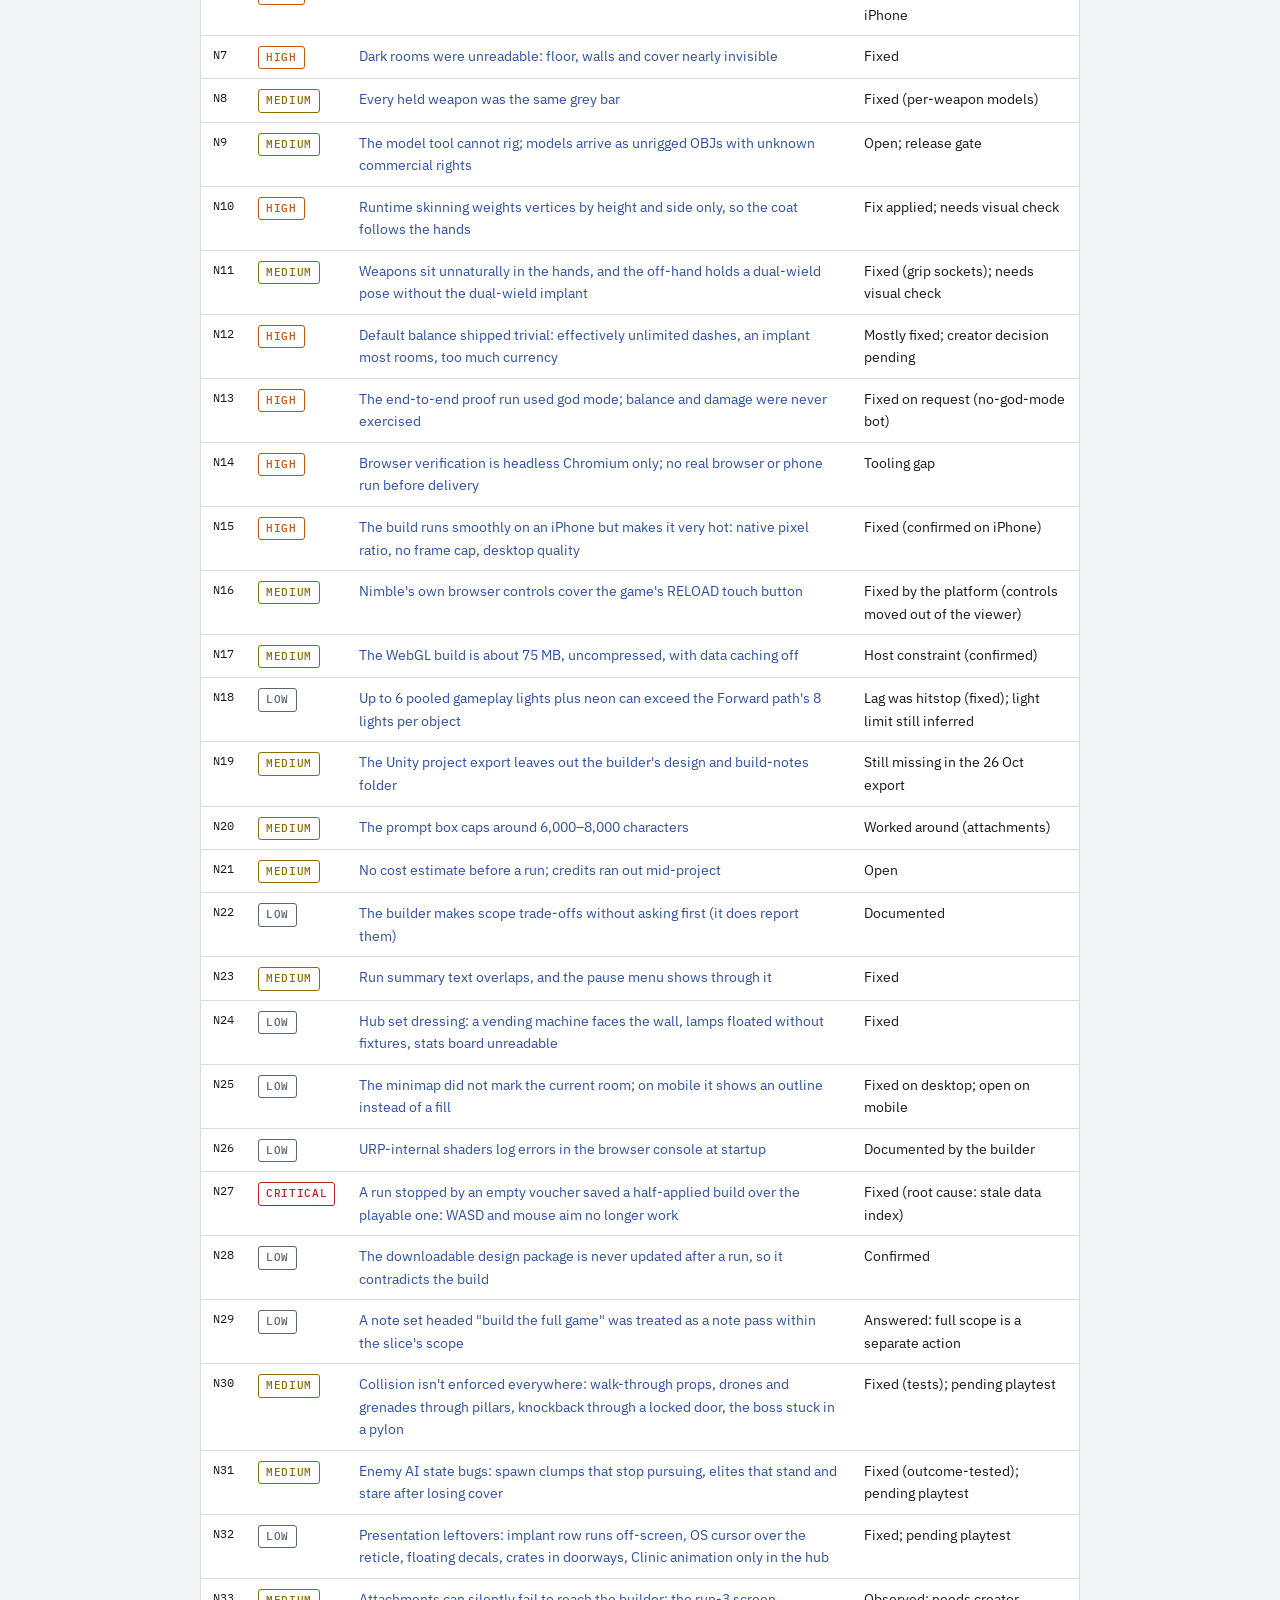
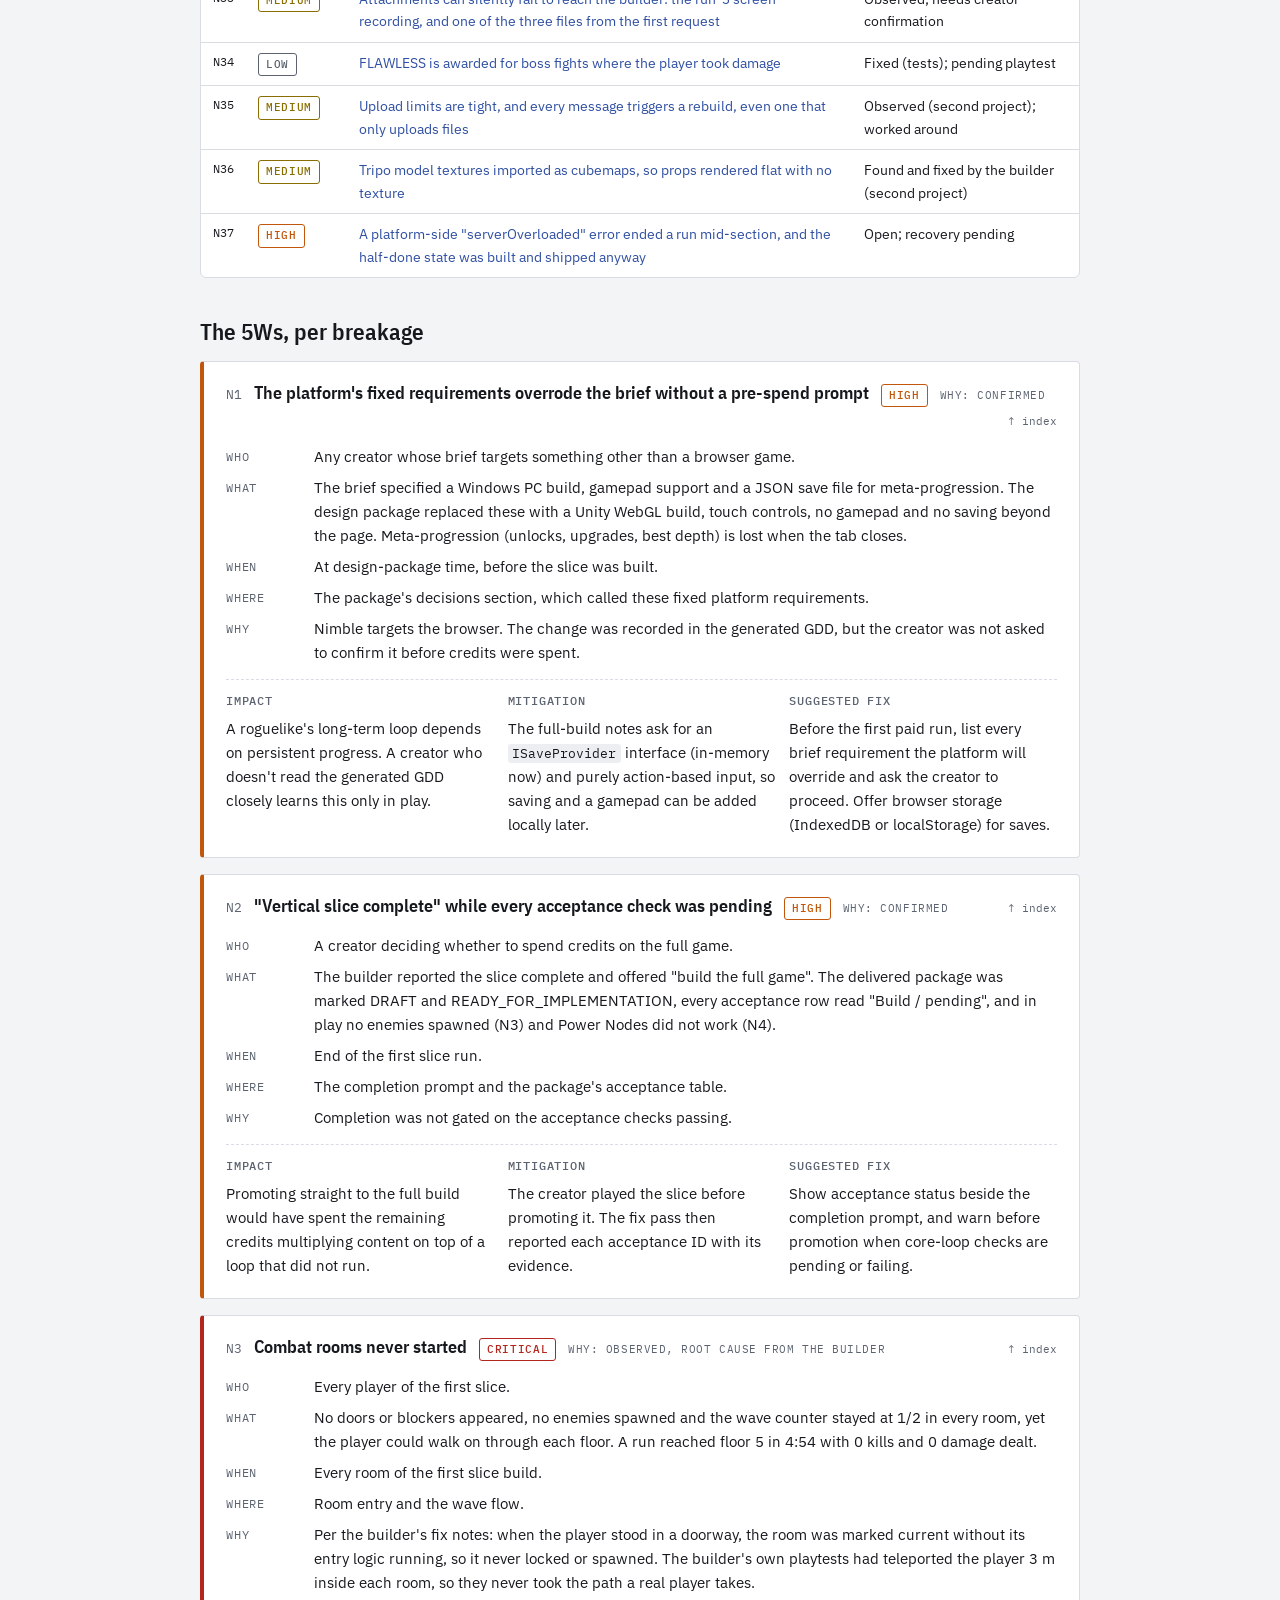
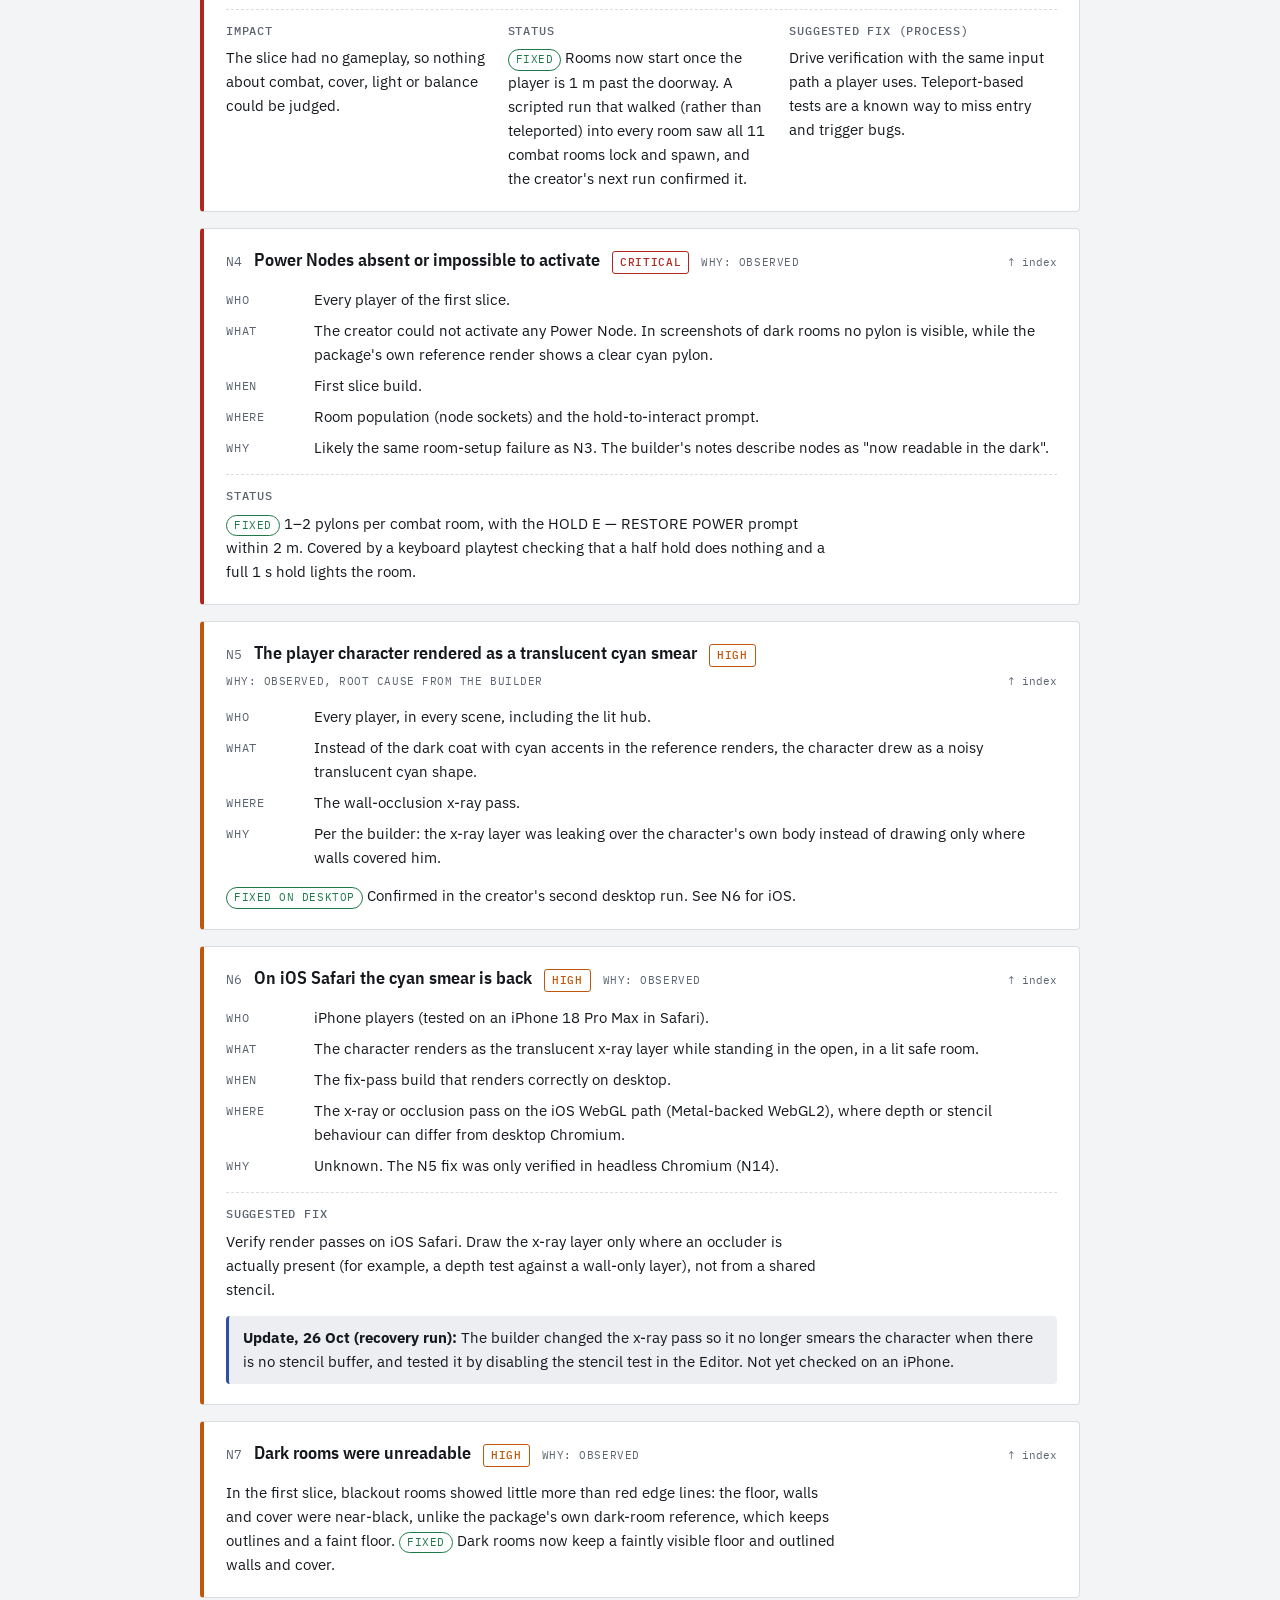
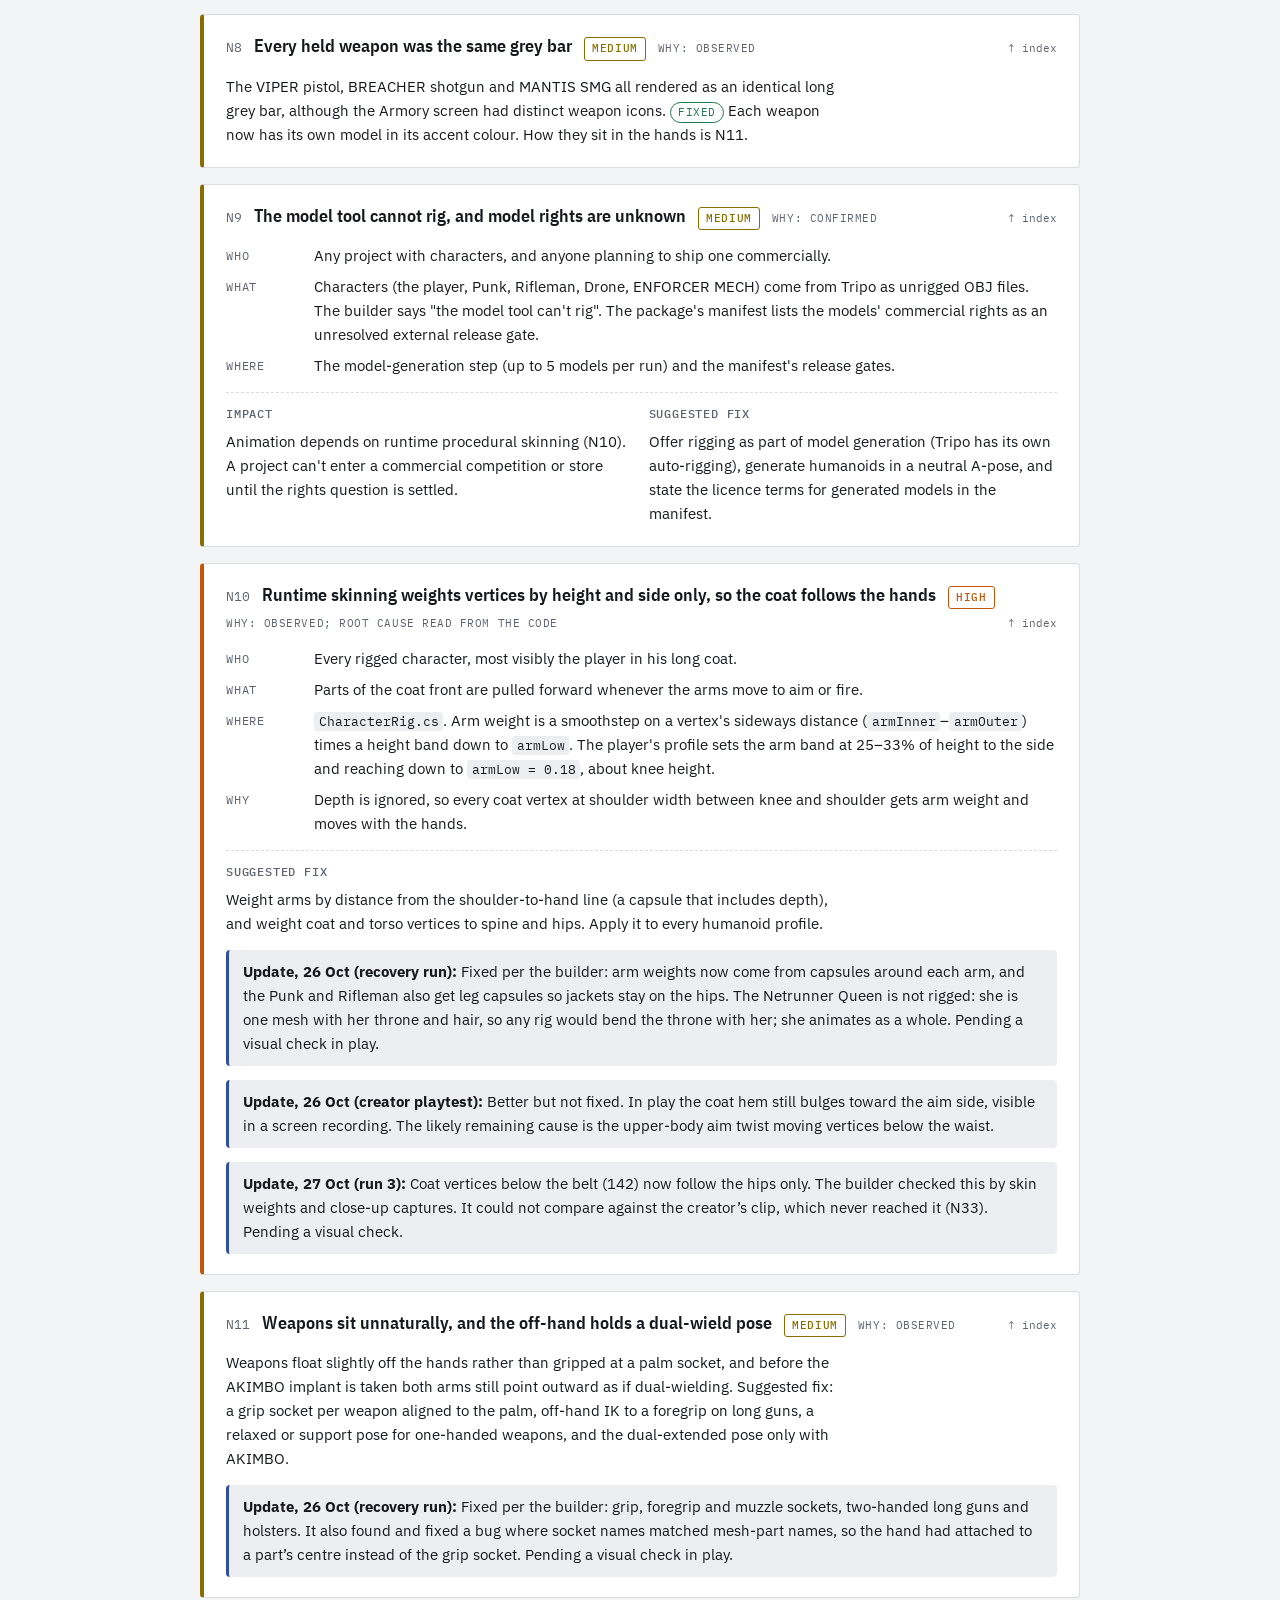
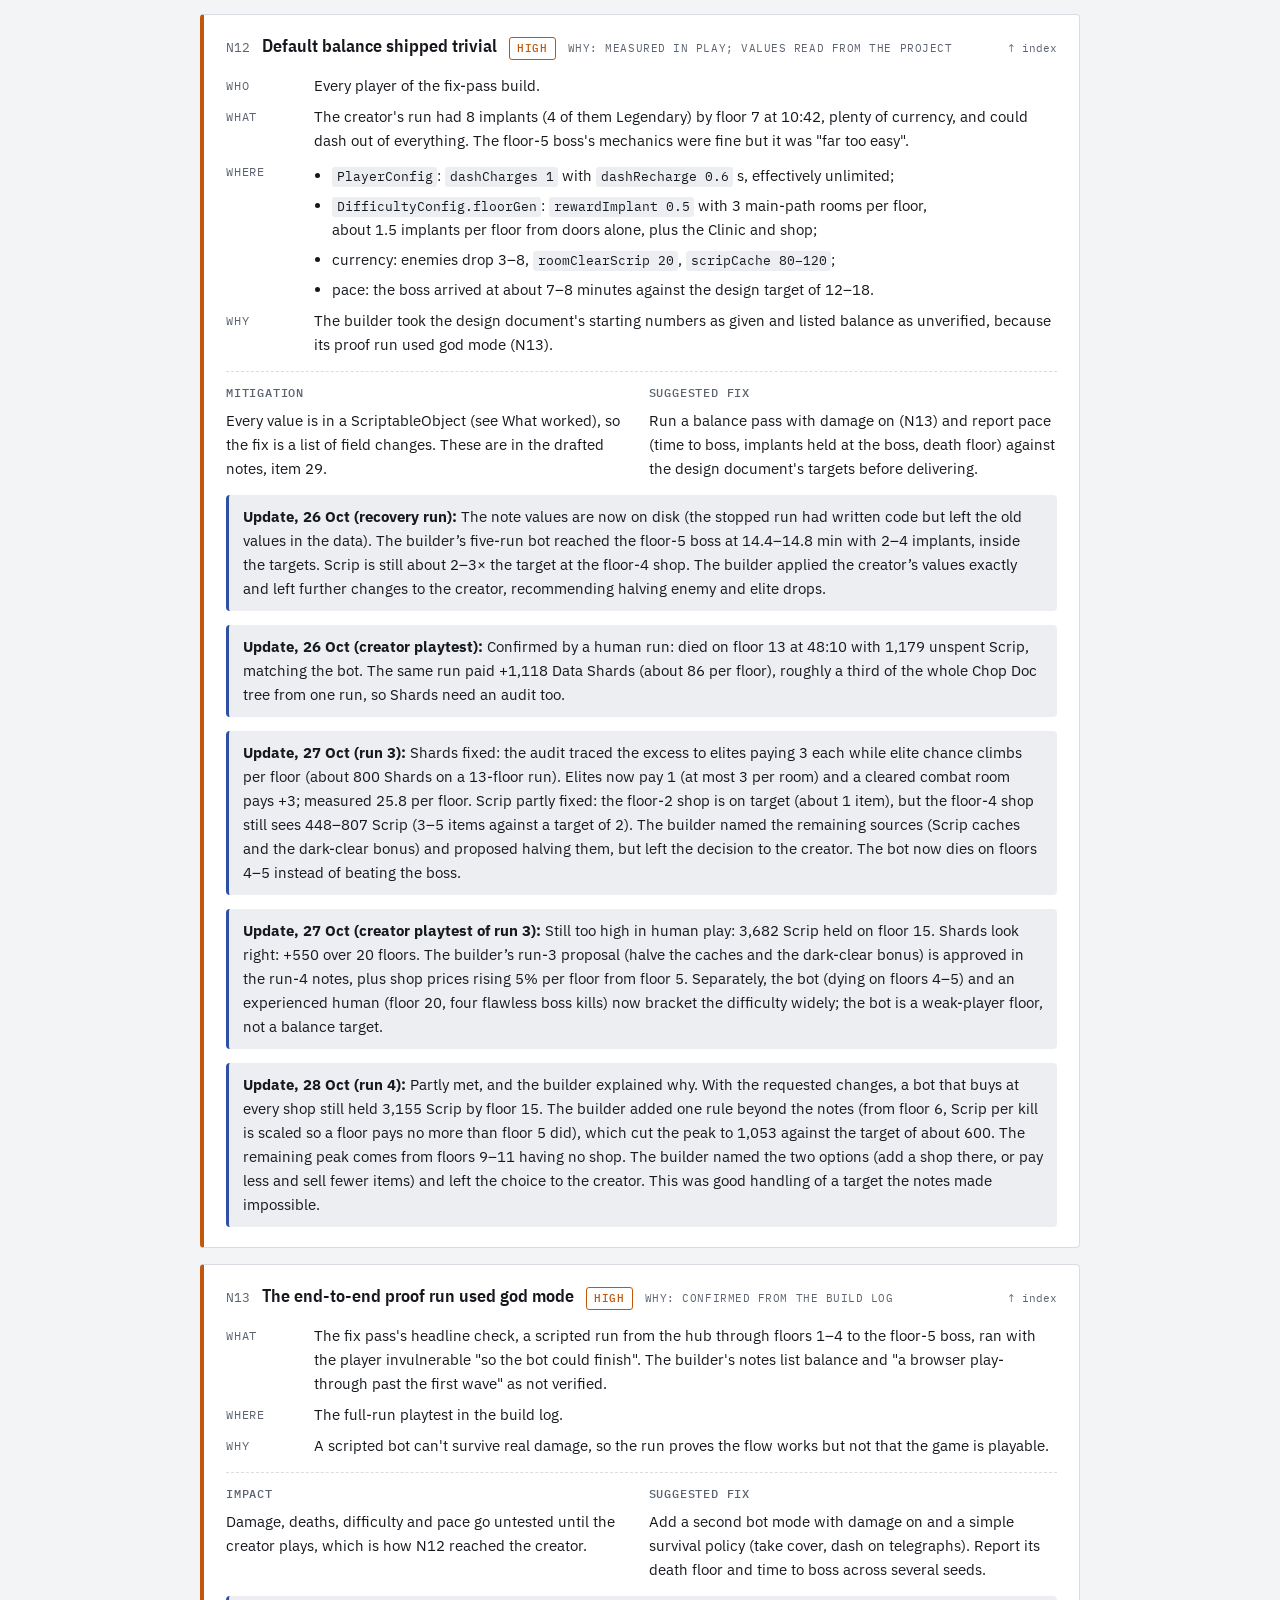
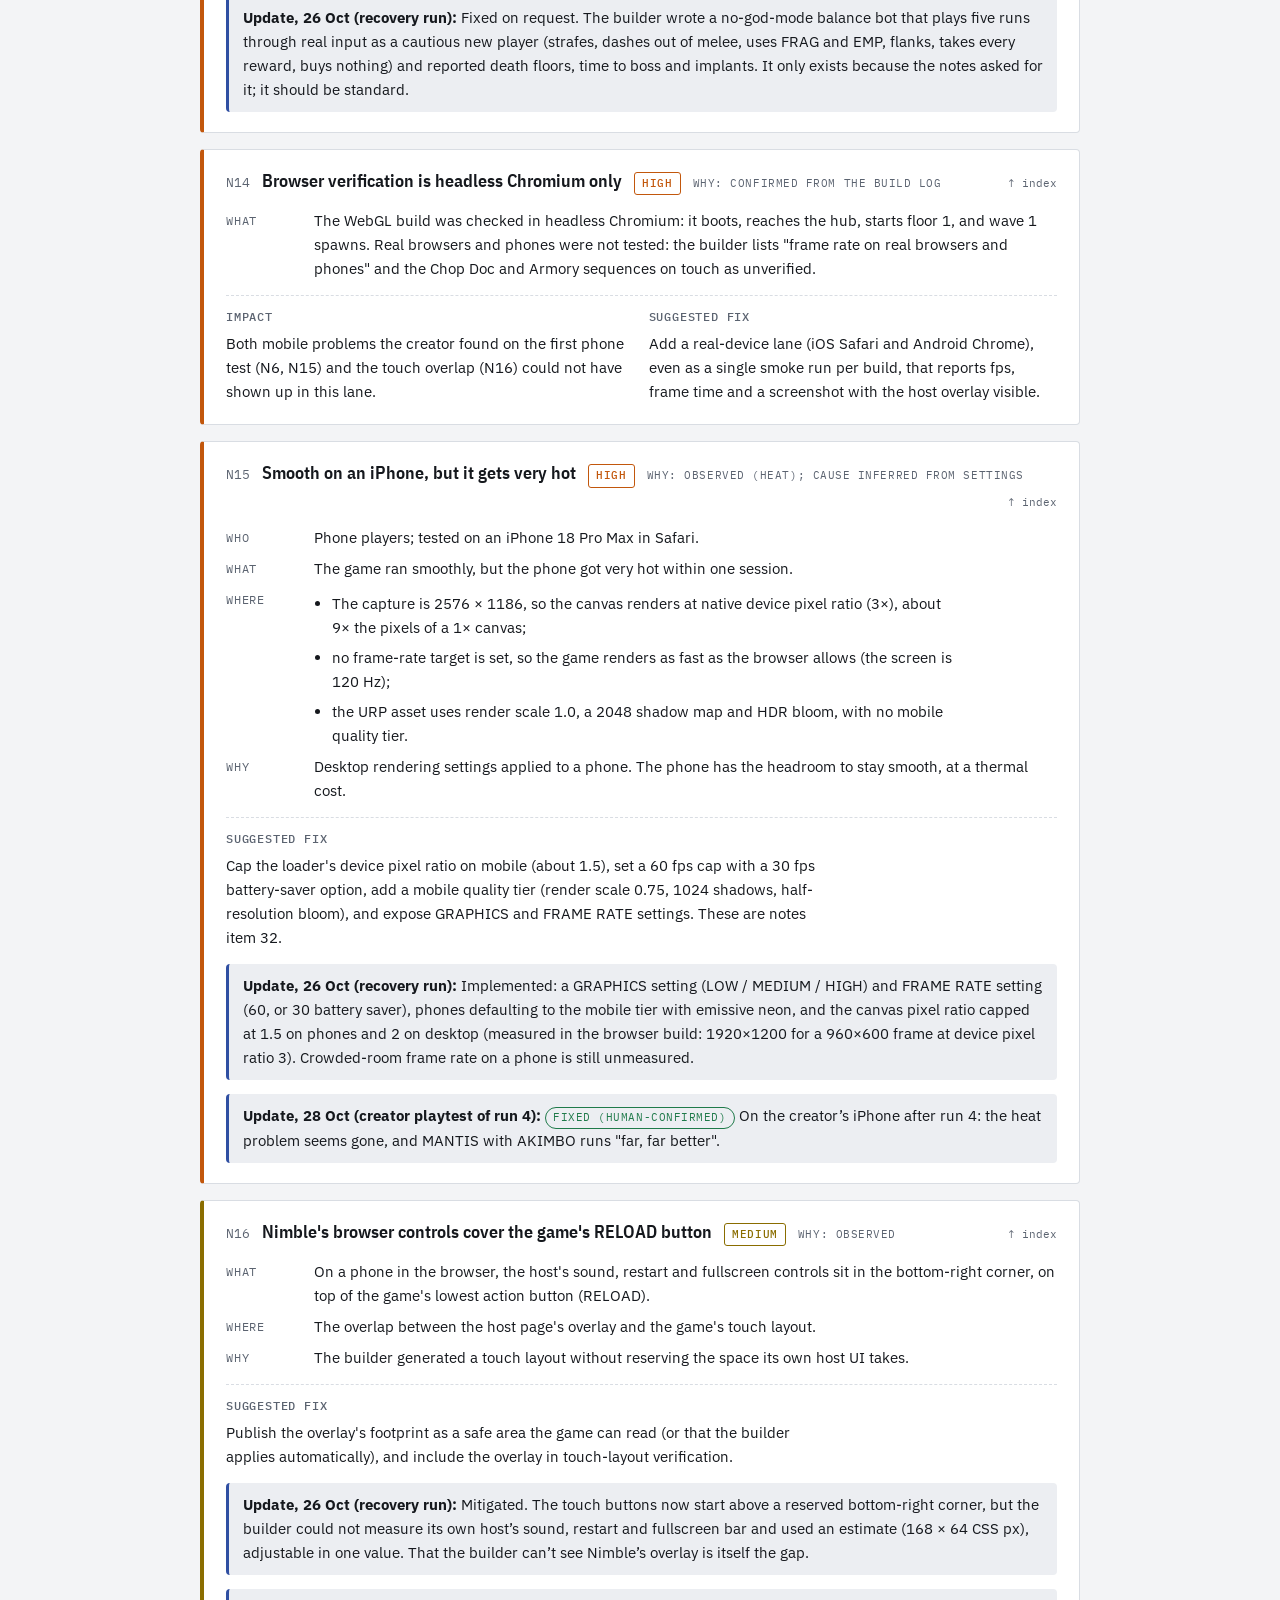
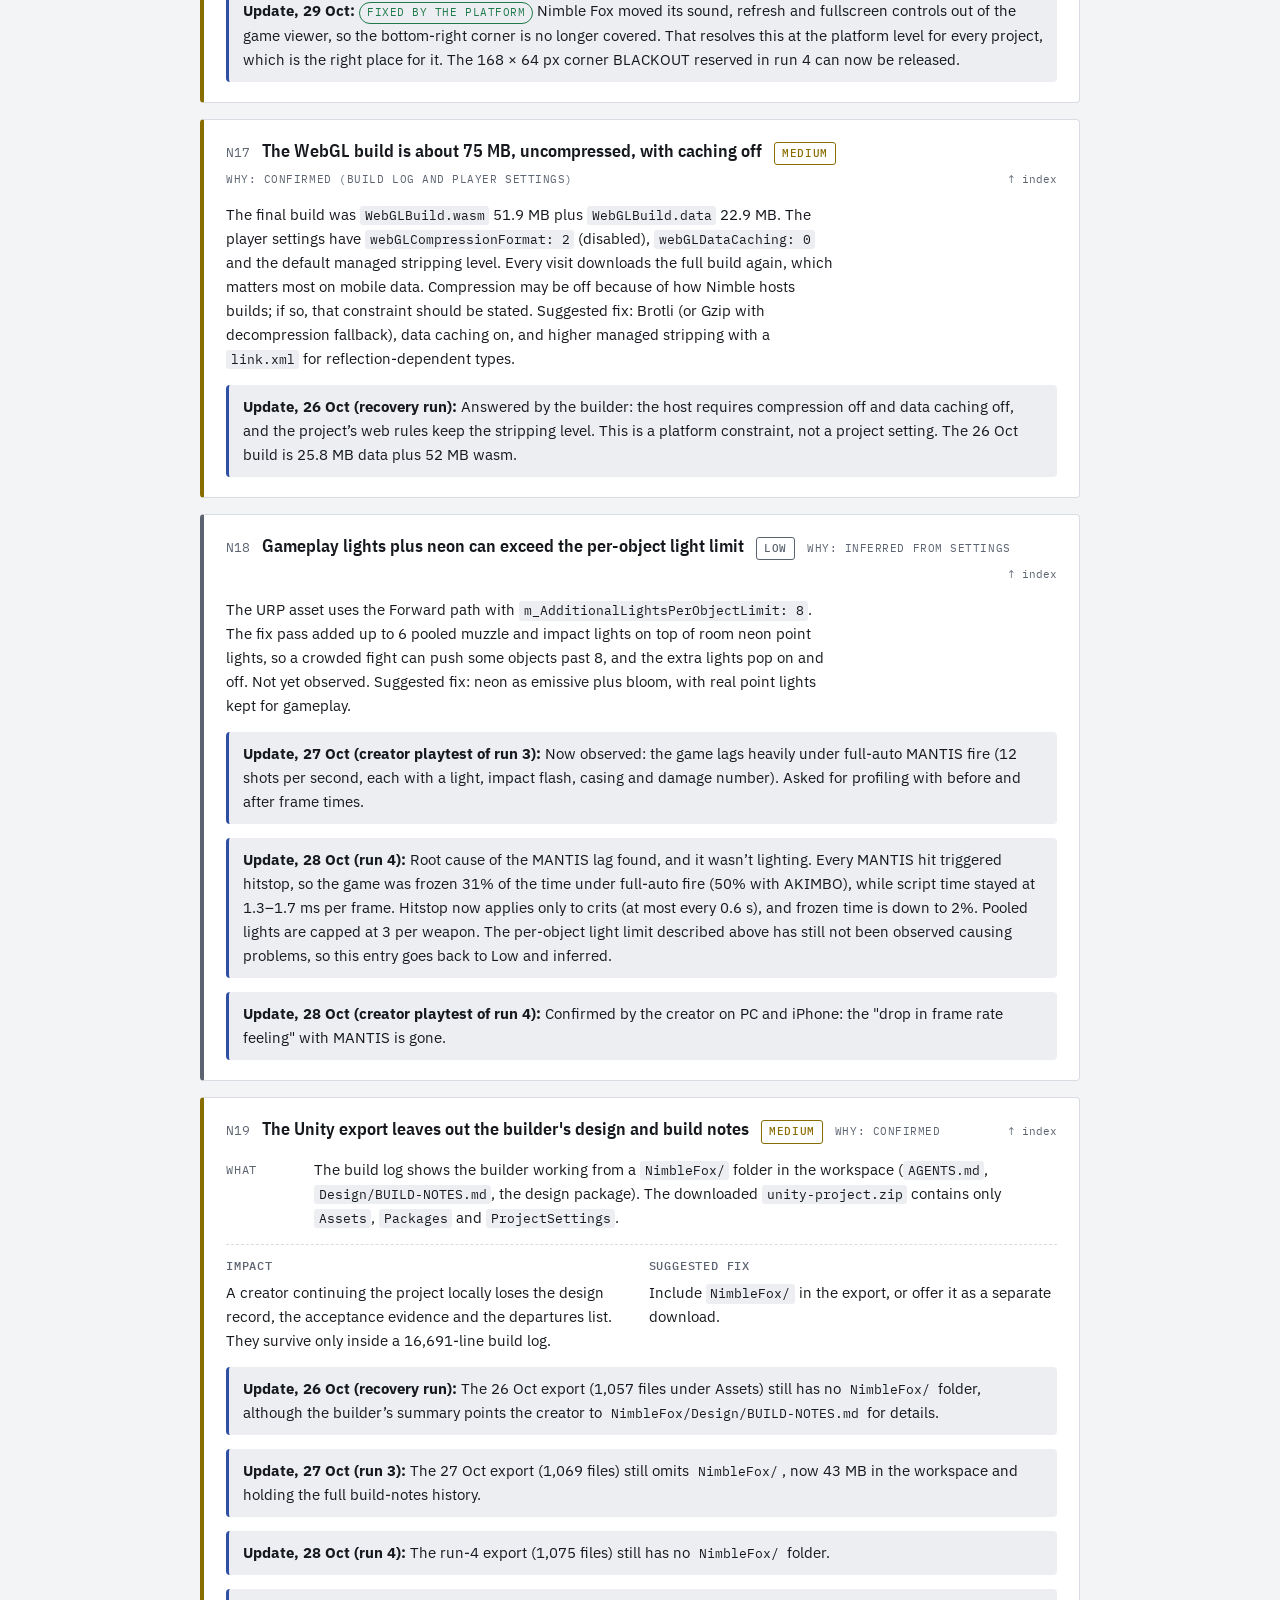
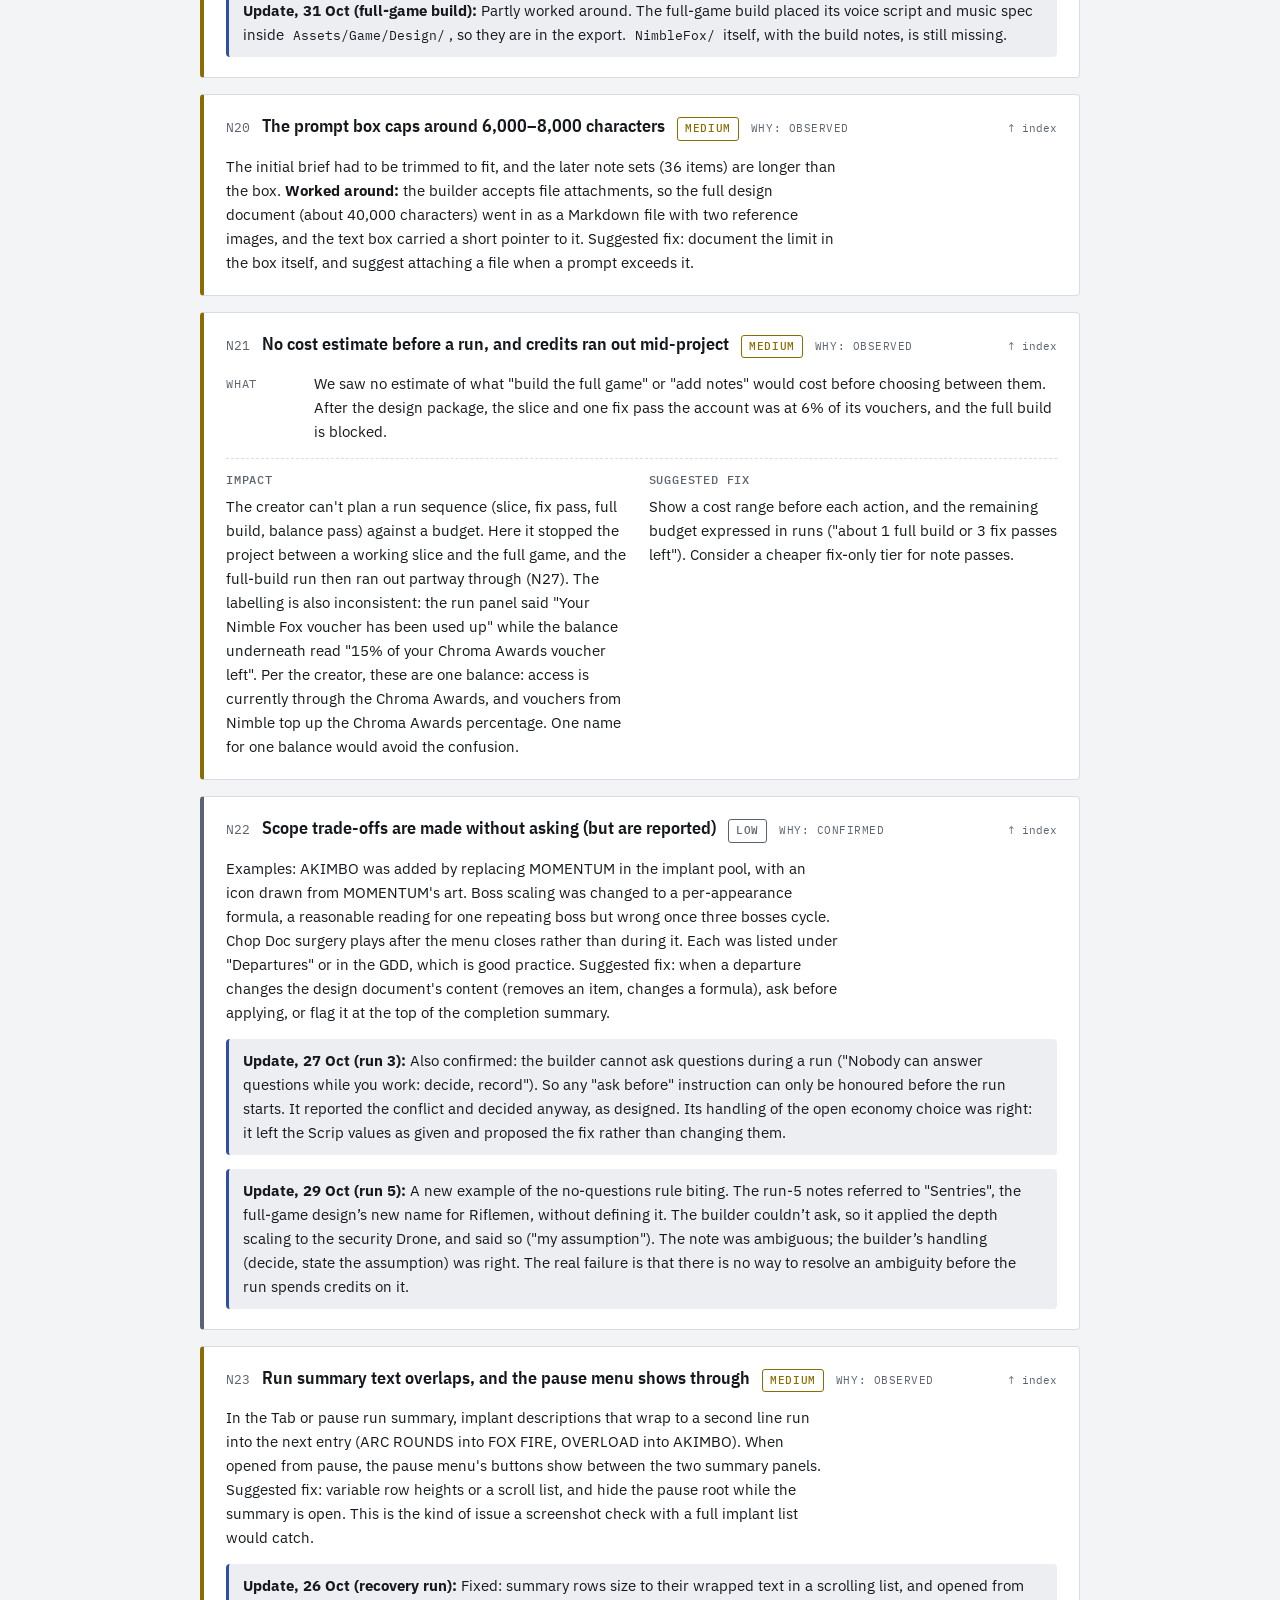
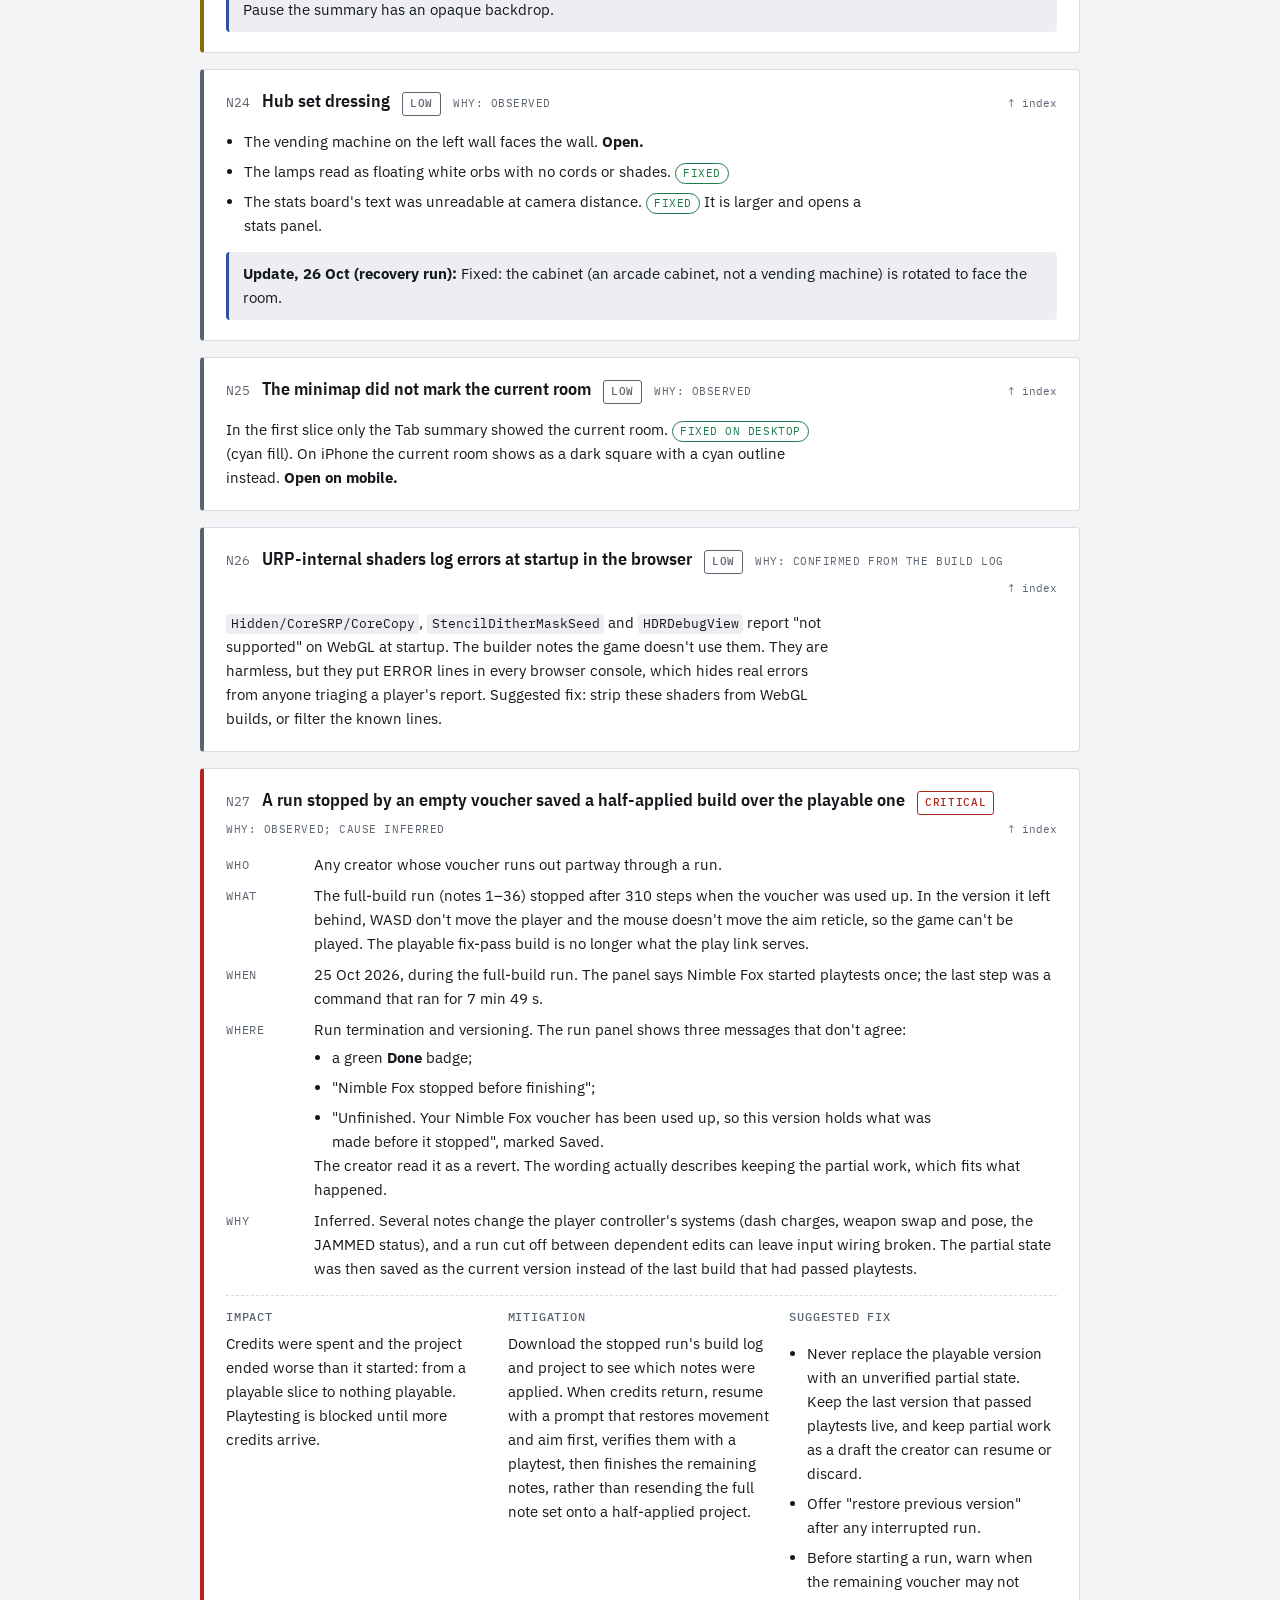
==== commit 3b1618a8: "Report update 31 Oct: runs 5 and 6 (N37), N16 fixed by the platform, full-game build Co-Authored-By:" ====
--- a/index.html
+++ b/index.html
@@ -138,7 +138,7 @@
 </head><body>
 <div class="wrap">
 <header>
-  <div class="eyebrow">First edition · Two game builds, BLACKOUT (cover-shooter roguelike, formerly BLACKOUT DISTRICT) and Salvage Diver (asset-heavy jam entry) · last updated 29 Oct 2026 · 36 breakages (3 critical · 10 high · 14 medium · 9 low)</div>
+  <div class="eyebrow">First edition · Two game builds, BLACKOUT (cover-shooter roguelike, formerly BLACKOUT DISTRICT) and Salvage Diver (asset-heavy jam entry) · last updated 31 Oct 2026 · 37 breakages (3 critical · 11 high · 14 medium · 9 low)</div>
   
   <h1>Where Nimble Fox breaks: issues found across game builds</h1>
   <p class="lede">Issues found while building games entirely through the Nimble Fox web builder, collected across builds. N1–N34 come from BLACKOUT (formerly BLACKOUT DISTRICT), an isometric 3D cover-shooter roguelike (West of Dead cover, Hades-style unlocks, cel-shaded cyberpunk) built in Ultra Nimble mode; N35 and N36 come from Salvage Diver, a second, asset-heavy jam entry. Each entry uses the 5W format: Who / What / When / Where / Why, then impact, mitigation and suggested fix. IDs are N1, N2… The agent doing the building is Nimble's own; the creator supplies a design document and playtest notes. This report was compiled by a separate reviewer from the creator's playtests, screenshots, the builder's build log and the exported Unity project.</p>
@@ -155,11 +155,10 @@
 <section id="state">
   <h2>Current state</h2>
   <ul class="plain">
-    <li><b>Run 3 delivered; creator playtest pending.</b> All 25 run-3 notes (sections A–H) were reported done, each with a named test. Nothing from the parked list was built. The work order and per-section save points from the prompt were followed: data regenerated, compiled and playtested after each section, with snapshots kept.</li>
-    <li><b>Balance, by the bot</b> (god mode off, final batch of five): deaths on floors 4, 5 (at the ENFORCER), 4, 4, 4; boss reached at 14.6 min with 2 implants. Shards are on target at 25.8 per floor. The floor-2 shop is on target; the floor-4 shop is not (3–5 items affordable against a target of 2).</li>
-    <li><b>Bosses, by the bot in god mode:</b> ENFORCER 52–56 s with the pylon bait, QUEEN 82–95 s (HP raised from 1,100 to 1,650 to match fight lengths).</li>
-    <li><b>Not verified:</b> phone frame rate with the new flashlight and drone lights, portrait layouts, how the bosses and Punk attacks feel to a human, and B8 against the creator's clip (N33).</li>
-    <li><b>Before "build the full game":</b> a human playtest of run 3, a small fix for the floor-4 Scrip, a phone check, and an updated full-game design to attach, because the builder cannot change the design package itself (N28).</li>
+    <li><b>The full game is built (31 Oct).</b> "Build the full game", with a creator-written design document and the commercial script attached, delivered:<ul class="plain"><li>the four-band Descent to THE NODE, the grand-prize ending, credits and AFTER DARK (Endless);</li><li>9 weapons, 6 grenades, 5 new robots and 3 unlockable contestants;</li><li>signature and hybrid implants;</li><li>the show layer: 473 script lines, of which 344 are captions awaiting voice, plus 35 music cues specified.</li></ul><p>Every section was reported done except implants (12 of 15 unverified in play). 32/32 unit tests and 21/21 full-game playtests pass, and the WebGL build is 136 MB.</p></li>
+    <li><b>Before this, the slice took seven passes</b> (runs 1–7, with one recovery run), each driven by a creator playtest and a note file.</li>
+    <li><b>Next:</b> the creator's playtest of the full game on PC and phone; a voice batch for the 344 caption-only lines through the creator's own ElevenLabs pipeline; and creator-made music for the 35 cues, delivered in batches under the upload limits (N35).</li>
+    <li><b>Unverified by the builder:</b> real phones (the build is now 136 MB, up from about 78 MB), audio by ear, a real 60–80 min win, 12 of the 15 new implants in play, and one economy-bot stall on floor 6.</li>
   </ul>
 </section>
 <section id="index">
@@ -182,7 +181,7 @@
         <tr><td class="mono">N13</td><td><span class="sev high">High</span></td><td><a href="#n13">The end-to-end proof run used god mode; balance and damage were never exercised</a></td><td>Fixed on request (no-god-mode bot)</td></tr>
         <tr><td class="mono">N14</td><td><span class="sev high">High</span></td><td><a href="#n14">Browser verification is headless Chromium only; no real browser or phone run before delivery</a></td><td>Tooling gap</td></tr>
         <tr><td class="mono">N15</td><td><span class="sev high">High</span></td><td><a href="#n15">The build runs smoothly on an iPhone but makes it very hot: native pixel ratio, no frame cap, desktop quality</a></td><td>Fixed (confirmed on iPhone)</td></tr>
-        <tr><td class="mono">N16</td><td><span class="sev med">Medium</span></td><td><a href="#n16">Nimble's own browser controls cover the game's RELOAD touch button</a></td><td>Mitigated (estimated corner)</td></tr>
+        <tr><td class="mono">N16</td><td><span class="sev med">Medium</span></td><td><a href="#n16">Nimble's own browser controls cover the game's RELOAD touch button</a></td><td>Fixed by the platform (controls moved out of the viewer)</td></tr>
         <tr><td class="mono">N17</td><td><span class="sev med">Medium</span></td><td><a href="#n17">The WebGL build is about 75 MB, uncompressed, with data caching off</a></td><td>Host constraint (confirmed)</td></tr>
         <tr><td class="mono">N18</td><td><span class="sev low">Low</span></td><td><a href="#n18">Up to 6 pooled gameplay lights plus neon can exceed the Forward path's 8 lights per object</a></td><td>Lag was hitstop (fixed); light limit still inferred</td></tr>
         <tr><td class="mono">N19</td><td><span class="sev med">Medium</span></td><td><a href="#n19">The Unity project export leaves out the builder's design and build-notes folder</a></td><td>Still missing in the 26 Oct export</td></tr>
@@ -196,13 +195,14 @@
         <tr><td class="mono">N27</td><td><span class="sev crit">Critical</span></td><td><a href="#n27">A run stopped by an empty voucher saved a half-applied build over the playable one: WASD and mouse aim no longer work</a></td><td>Fixed (root cause: stale data index)</td></tr>
         <tr><td class="mono">N28</td><td><span class="sev low">Low</span></td><td><a href="#n28">The downloadable design package is never updated after a run, so it contradicts the build</a></td><td>Confirmed</td></tr>
         <tr><td class="mono">N29</td><td><span class="sev low">Low</span></td><td><a href="#n29">A note set headed "build the full game" was treated as a note pass within the slice's scope</a></td><td>Answered: full scope is a separate action</td></tr>
-        <tr><td class="mono">N30</td><td><span class="sev med">Medium</span></td><td><a href="#n30">Collision isn't enforced everywhere: walk-through props, drones and grenades through pillars, knockback through a locked door, the boss stuck in a pylon</a></td><td>Partly fixed; pylons and cover heights still wrong</td></tr>
-        <tr><td class="mono">N31</td><td><span class="sev med">Medium</span></td><td><a href="#n31">Enemy AI state bugs: spawn clumps that stop pursuing, elites that stand and stare after losing cover</a></td><td>Riflemen fixed; KAGE deals no damage (test measured dashes, not hits)</td></tr>
+        <tr><td class="mono">N30</td><td><span class="sev med">Medium</span></td><td><a href="#n30">Collision isn't enforced everywhere: walk-through props, drones and grenades through pillars, knockback through a locked door, the boss stuck in a pylon</a></td><td>Fixed (tests); pending playtest</td></tr>
+        <tr><td class="mono">N31</td><td><span class="sev med">Medium</span></td><td><a href="#n31">Enemy AI state bugs: spawn clumps that stop pursuing, elites that stand and stare after losing cover</a></td><td>Fixed (outcome-tested); pending playtest</td></tr>
         <tr><td class="mono">N32</td><td><span class="sev low">Low</span></td><td><a href="#n32">Presentation leftovers: implant row runs off-screen, OS cursor over the reticle, floating decals, crates in doorways, Clinic animation only in the hub</a></td><td>Fixed; pending playtest</td></tr>
         <tr><td class="mono">N33</td><td><span class="sev med">Medium</span></td><td><a href="#n33">Attachments can silently fail to reach the builder: the run-3 screen recording, and one of the three files from the first request</a></td><td>Observed; needs creator confirmation</td></tr>
-        <tr><td class="mono">N34</td><td><span class="sev low">Low</span></td><td><a href="#n34">FLAWLESS is awarded for boss fights where the player took damage</a></td><td>Open; in promotion fixes</td></tr>
+        <tr><td class="mono">N34</td><td><span class="sev low">Low</span></td><td><a href="#n34">FLAWLESS is awarded for boss fights where the player took damage</a></td><td>Fixed (tests); pending playtest</td></tr>
         <tr><td class="mono">N35</td><td><span class="sev med">Medium</span></td><td><a href="#n35">Upload limits are tight, and every message triggers a rebuild, even one that only uploads files</a></td><td>Observed (second project); worked around</td></tr>
         <tr><td class="mono">N36</td><td><span class="sev med">Medium</span></td><td><a href="#n36">Tripo model textures imported as cubemaps, so props rendered flat with no texture</a></td><td>Found and fixed by the builder (second project)</td></tr>
+        <tr><td class="mono">N37</td><td><span class="sev high">High</span></td><td><a href="#n37">A platform-side "serverOverloaded" error ended a run mid-section, and the half-done state was built and shipped anyway</a></td><td>Open; recovery pending</td></tr>
     </tbody></table></div>
 </section>
 <section id="cards">
@@ -395,6 +395,7 @@
       <div><h4>Suggested fix</h4><p>Publish the overlay's footprint as a safe area the game can read (or that the builder applies automatically), and include the overlay in touch-layout verification.</p></div>
     </div>
     <div class="update"><p><b>Update, 26 Oct (recovery run):</b> Mitigated. The touch buttons now start above a reserved bottom-right corner, but the builder could not measure its own host’s sound, restart and fullscreen bar and used an estimate (168 × 64 CSS px), adjustable in one value. That the builder can’t see Nimble’s overlay is itself the gap.</p></div>
+    <div class="update"><p><b>Update, 29 Oct:</b> <span class="status">Fixed by the platform</span> Nimble Fox moved its sound, refresh and fullscreen controls out of the game viewer, so the bottom-right corner is no longer covered. That resolves this at the platform level for every project, which is the right place for it. The 168 × 64 px corner BLACKOUT reserved in run 4 can now be released.</p></div>
   </article>
   <article class="record med" id="n17">
     <div class="rec-head"><span class="rec-id">N17</span><h3>The WebGL build is about 75 MB, uncompressed, with caching off</h3><span class="sev med">Medium</span><span class="conf">Why: confirmed (build log and player settings)</span><a class="back" href="#index">↑ index</a></div>
@@ -420,6 +421,7 @@
     <div class="update"><p><b>Update, 26 Oct (recovery run):</b> The 26 Oct export (1,057 files under Assets) still has no <code>NimbleFox/</code> folder, although the builder’s summary points the creator to <code>NimbleFox/Design/BUILD-NOTES.md</code> for details.</p></div>
     <div class="update"><p><b>Update, 27 Oct (run 3):</b> The 27 Oct export (1,069 files) still omits <code>NimbleFox/</code>, now 43 MB in the workspace and holding the full build-notes history.</p></div>
     <div class="update"><p><b>Update, 28 Oct (run 4):</b> The run-4 export (1,075 files) still has no <code>NimbleFox/</code> folder.</p></div>
+    <div class="update"><p><b>Update, 31 Oct (full-game build):</b> Partly worked around. The full-game build placed its voice script and music spec inside <code>Assets/Game/Design/</code>, so they are in the export. <code>NimbleFox/</code> itself, with the build notes, is still missing.</p></div>
   </article>
   <article class="record med" id="n20">
     <div class="rec-head"><span class="rec-id">N20</span><h3>The prompt box caps around 6,000–8,000 characters</h3><span class="sev med">Medium</span><span class="conf">Why: observed</span><a class="back" href="#index">↑ index</a></div>
@@ -439,6 +441,7 @@
     <div class="rec-head"><span class="rec-id">N22</span><h3>Scope trade-offs are made without asking (but are reported)</h3><span class="sev low">Low</span><span class="conf">Why: confirmed</span><a class="back" href="#index">↑ index</a></div>
     <p>Examples: AKIMBO was added by replacing MOMENTUM in the implant pool, with an icon drawn from MOMENTUM's art. Boss scaling was changed to a per-appearance formula, a reasonable reading for one repeating boss but wrong once three bosses cycle. Chop Doc surgery plays after the menu closes rather than during it. Each was listed under "Departures" or in the GDD, which is good practice. Suggested fix: when a departure changes the design document's content (removes an item, changes a formula), ask before applying, or flag it at the top of the completion summary.</p>
     <div class="update"><p><b>Update, 27 Oct (run 3):</b> Also confirmed: the builder cannot ask questions during a run ("Nobody can answer questions while you work: decide, record"). So any "ask before" instruction can only be honoured before the run starts. It reported the conflict and decided anyway, as designed. Its handling of the open economy choice was right: it left the Scrip values as given and proposed the fix rather than changing them.</p></div>
+    <div class="update"><p><b>Update, 29 Oct (run 5):</b> A new example of the no-questions rule biting. The run-5 notes referred to "Sentries", the full-game design’s new name for Riflemen, without defining it. The builder couldn’t ask, so it applied the depth scaling to the security Drone, and said so ("my assumption"). The note was ambiguous; the builder’s handling (decide, state the assumption) was right. The real failure is that there is no way to resolve an ambiguity before the run spends credits on it.</p></div>
   </article>
   <article class="record med" id="n23">
     <div class="rec-head"><span class="rec-id">N23</span><h3>Run summary text overlaps, and the pause menu shows through</h3><span class="sev med">Medium</span><span class="conf">Why: observed</span><a class="back" href="#index">↑ index</a></div>
@@ -509,6 +512,7 @@
     </div>
     <div class="update"><p><b>Update, 27 Oct (run 3):</b> <span class="status">Fixed</span> Each item has a containment test (pillar, wall, door and pylon checks). Verifying them found one more case, fixed too: a crowd could shove the player through a locked door, leaving the room uncleared forever. Pending human playtest.</p></div>
     <div class="update"><p><b>Update, 28 Oct (creator playtest of run 4):</b> Still incomplete. The player can walk through the power generators (Power Node and EMP pylons), and bullet holes appear above the visible top of some barriers. The second means the collider is taller than the mesh, so that cover also blocks shots where nothing is visible.</p></div>
+    <div class="update"><p><b>Update, 29 Oct (run 5):</b> Fixed: pylons and conduits are carved out of the NavMesh, and the player never ends up inside them, walking or dashing. All 121 cover pieces now have colliders within 5 cm of their visible height. They had been fixed 1.6 m blocks, which explains both the floating bullet holes and the invisible cover.</p></div>
   </article>
   <article class="record med" id="n31">
     <div class="rec-head"><span class="rec-id">N31</span><h3>Enemy AI state bugs</h3><span class="sev med">Medium</span><span class="conf">Why: observed (creator playtest, 26 Oct)</span><a class="back" href="#index">↑ index</a></div>
@@ -523,6 +527,7 @@
     <div class="update"><p><b>Update, 27 Oct (creator playtest of run 3):</b> Partly fixed. The run-3 test passed ("a Rifleman that loses cover fires"), but in human play Riflemen and the larger elites still won’t fire until they find new cover, so destroying every piece of cover makes them harmless. The test checked one Rifleman with other cover available; the human found the case with no cover left. The CHROME TWINS show the same class of bug: in the creator’s first fight KAGE dashed twice, then stood stuck for the rest of the battle; bosses have no idle watchdog. In run-4 notes.</p></div>
     <div class="update"><p><b>Update, 28 Oct (run 4):</b> Fixed per the builder, with tests: with every cover object destroyed, three Riflemen and two elites each fired within 1.0–1.9 s and kept firing while strafing. KAGE now dashes only along clear, walkable paths, verified across 10 Twins fights with 8–9 dashes each, and every boss has the 2 s idle watchdog. Pending the creator’s playtest.</p></div>
     <div class="update"><p><b>Update, 28 Oct (creator playtest of run 4):</b> KAGE’s fix passed its test and still failed in play. The run-4 test checked that he dashed 8–9 times per fight, and he did. In the creator’s fight he ran up, played his attack animations and showed his dash line, but never damaged a stationary player. The test measured activity, not effect. The Rifleman fix held: no complaints about Riflemen without cover.</p></div>
+    <div class="update"><p><b>Update, 29 Oct (run 5):</b> KAGE fixed, with the root cause: each dash checked the NavMesh at his body height, about 0.5 m too high, so every dash ended on its first frame. Run 4’s test ran in god mode, which hid it. With the run-5 rule (a standing player in the attack’s path, god mode off), KAGE hit 12 of 12 dashes, and every attack of all three bosses now damages a standing player. The builder also found a new Rifleman stall (bouncing between two pieces of cover that couldn’t see the player) and fixed it.</p></div>
   </article>
   <article class="record low" id="n32">
     <div class="rec-head"><span class="rec-id">N32</span><h3>Presentation leftovers</h3><span class="sev low">Low</span><span class="conf">Why: observed (creator playtest, 26 Oct)</span><a class="back" href="#index">↑ index</a></div>
@@ -543,6 +548,7 @@
       <div><h4>Suggested fix</h4><p>List the attachments the builder actually received at the start of each run, and reject unsupported types at upload with a visible error.</p></div>
     </div>
     <div class="update"><p><b>Update, 28 Oct (run 4):</b> Run 4’s summary ended with "All attached files were usable", and its attachment folder held the one notes file sent. If this line now appears every run, it covers half of the suggested fix; it should also name the files received.</p></div>
+    <div class="update"><p><b>Update, 31 Oct (full-game build):</b> Both attachments sent with the full-game request arrived. The summary’s closing "Attached files" section names each file and how it was used, which is the confirmation this card asked for.</p></div>
   </article>
   <article class="record low" id="n34">
     <div class="rec-head"><span class="rec-id">N34</span><h3>FLAWLESS is awarded for boss fights where the player took damage</h3><span class="sev low">Low</span><span class="conf">Why: observed (creator playtest, 28 Oct)</span><a class="back" href="#index">↑ index</a></div>
@@ -550,6 +556,7 @@
     <div class="extra">
       <div><h4>Suggested fix</h4><p>Define FLAWLESS as no HP or overshield damage during the fight, and test both outcomes.</p></div>
     </div>
+    <div class="update"><p><b>Update, 29 Oct (run 5):</b> Fixed. Cause: one flawless fight flagged the whole run as FLAWLESS. It is now per fight, and JAMMED’s overshield drain alone still counts as flawless.</p></div>
   </article>
   <article class="record med" id="n35">
     <div class="rec-head"><span class="rec-id">N35</span><h3>Upload limits are tight, and every message triggers a rebuild</h3><span class="sev med">Medium</span><span class="conf">Why: observed by the creator on a second Nimble Fox project</span><a class="back" href="#index">↑ index</a></div>
@@ -575,6 +582,17 @@
     <div class="extra">
       <div><h4>Impact</h4><p>Generated models silently lose their textures, and the result looks like an art-style choice rather than a bug, so it's easy to miss. It also wastes a model-generation budget that is already small (up to 5 per run).</p></div>
       <div><h4>Suggested fix</h4><p>Force 2D texture import for every generated model texture, and add an asset check to the validator: every material slot on a generated model has a 2D texture assigned, with no fallback to flat colour. This also belongs in What worked: the builder caught the problem itself by noticing the props looked wrong, which is the kind of visual check N32 asks for.</p></div>
+    </div>
+  </article>
+  <article class="record high" id="n37">
+    <div class="rec-head"><span class="rec-id">N37</span><h3>A server error ended a run mid-section, and the half-done state was built anyway</h3><span class="sev high">High</span><span class="conf">Why: confirmed from the build log (run 6)</span><a class="back" href="#index">↑ index</a></div>
+    <dl class="w5">
+      <dt>What</dt><dd><ul class="plain"><li>Run 6 ended "Unfinished" with <code>{"cause": "agent_turn", "agentError": "serverOverloaded"}</code>: Nimble Fox's own backend failed. This was not a voucher, compile or game error.</li><li>The run had already been interrupted and resumed twice ("continuing from the saved audio checkpoint…"). Sections A–D were complete, each with a snapshot (the last was <code>04-D-rifleman.tar.gz</code>). Section E (sponsor commercials) was mid-edit, and F and G hadn't started.</li><li>After the failure, the platform still refreshed and built the workspace as it stood, including the unfinished, uncheckpointed section-E changes, instead of reverting to the last snapshot.</li></ul></dd>
+      <dt>Why</dt><dd>Platform capacity. The build-after-failure step doesn't know about the project's own checkpoints.</dd>
+    </dl>
+    <div class="extra">
+      <div><h4>Impact</h4><p>Same class as N27: credits are spent, and the playable version may be in an intermediate state. This time the creator's interruption-safety rules (a snapshot per section) limited the damage: everything through section D is verified, and the run recorded where to resume.</p></div>
+      <div><h4>Suggested fix</h4><p><ul class="plain"><li>After an agent failure, build from the last state that passed the project's checks, not the live workspace.</li><li>Retry or resume automatically after transient backend errors, without charging for repeated work.</li><li>Show "Stopped: server error" rather than the same "Unfinished" status used for an exhausted voucher.</li></ul></p></div>
     </div>
   </article>
 </section>
@@ -590,7 +608,9 @@
     <li><b>Notes become working changes in one pass.</b> The fix pass took about 16 notes and delivered all of them working: rooms that lock and spawn, Power Nodes, a cover button with vault, weapon swap with single-weapon reload, a new AKIMBO implant, muzzle and impact lighting that reveals enemies, a Chop Doc sit-down sequence, and hub fixes.</li>
     <li><b>Its verification finds real bugs.</b> Input-driven playtests (keyboard, mouse and touch, landscape and portrait), a scripted run through the floor-5 boss and a headless WebGL check found three problems nobody had reported: crowds pushing the player through walls, a 200,000-damage stat from the boss's adds, and the player staying attached to cover after a teleport. The recovery run found two more: the boss arena unlocked at the start of every boss fight, and button presses were dropped on any frame longer than 0.12 s (verified fixed at 4 fps). All were fixed.</li>
     <li><b>Honest build notes.</b> The completion summary explained why combat had never started and why its earlier tests missed it, listed what was not verified, and listed each departure from the design. That is the information a creator needs to decide what to test.</li>
+    <li><b>A full-game build from one design document.</b> With a 400-line design document (including a 13-point carry-over list) and one CSV attached, a single "build the full game" run delivered the whole design, section by section. It stopped at checkpoints when interrupted, found and fixed three new AI and route stalls with bots, flagged where a creator target couldn’t be met as written (the voucher ladder unlocks the Armory in 5 wins, not 6–7) without silently changing it, and exported the voice and music specs the creator needs for the audio pass.</li>
     <li><b>Tester callouts.</b> Asked for in run 3, the WHAT’S NEW overlay labels each change in-game with its note ID and what to check, and lists them all as SEEN or NEW in the pause menu. It turned playtesting from "find what changed" into a checklist. Worth using in every iteration and game jam.</li>
+    <li><b>Voice without an external service.</b> With no ElevenLabs or online voice available, the builder voiced all 121 host and player lines with a local open model (Kokoro-82M, Apache-2.0). It reported the exact voice blends, pitch and effects chain, added the stutter effect at runtime, and exported the script as a CSV, so a creator can re-voice every line elsewhere by line ID.</li>
     <li><b>Touch controls for free.</b> A full touch layer (twin sticks, a contextual COVER button) was generated alongside keyboard and mouse.</li>
     <li><b>Performance headroom.</b> Smooth on a current iPhone, even at desktop settings (the cost shows up as heat, N15).</li>
   </ul>
@@ -637,6 +657,10 @@
 <section id="changelog">
   <h2>Changelog</h2>
   <ul class="changelog">
+    <li><b>31 Oct 2026 (full-game build):</b> Current state rewritten. N19 and N33 updated. The full-game build added to What worked.</li>
+    <li><b>29 Oct 2026 (run 6):</b> N37 added (a backend "serverOverloaded" error ended the run in section E, and the half-done state was built). Sections A–D completed with checkpoints.</li>
+    <li><b>29 Oct 2026:</b> N16 fixed by the platform: host controls moved out of the game viewer.</li>
+    <li><b>29 Oct 2026 (run 5):</b> N30, N31 and N34 fixed with outcome-based tests and root causes, pending playtest. N22 updated (an ambiguous note resolved by assumption). Local voice generation added to What worked.</li>
     <li><b>29 Oct 2026:</b> N36 added (Tripo textures imported as cubemaps on the second project; BLACKOUT checked and unaffected). N35 added (upload limits; every message triggers a rebuild), observed on a second Nimble Fox project. The game is now titled BLACKOUT. Report retitled to cover every Nimble Fox build, not just BLACKOUT.</li>
     <li><b>28 Oct 2026 (creator playtest of run 4):</b> N34 added. N30 and N31 reopened in part. N15 confirmed fixed on iPhone. New ranked recommendation: test the effect, not the activity.</li>
     <li><b>28 Oct 2026 (run 4):</b> N18 root cause (hitstop, not lighting) and back to Low. N31 and N32 fixed with tests, pending playtest. N12 partly met with the builder’s explanation. N33 and N19 updated.</li>
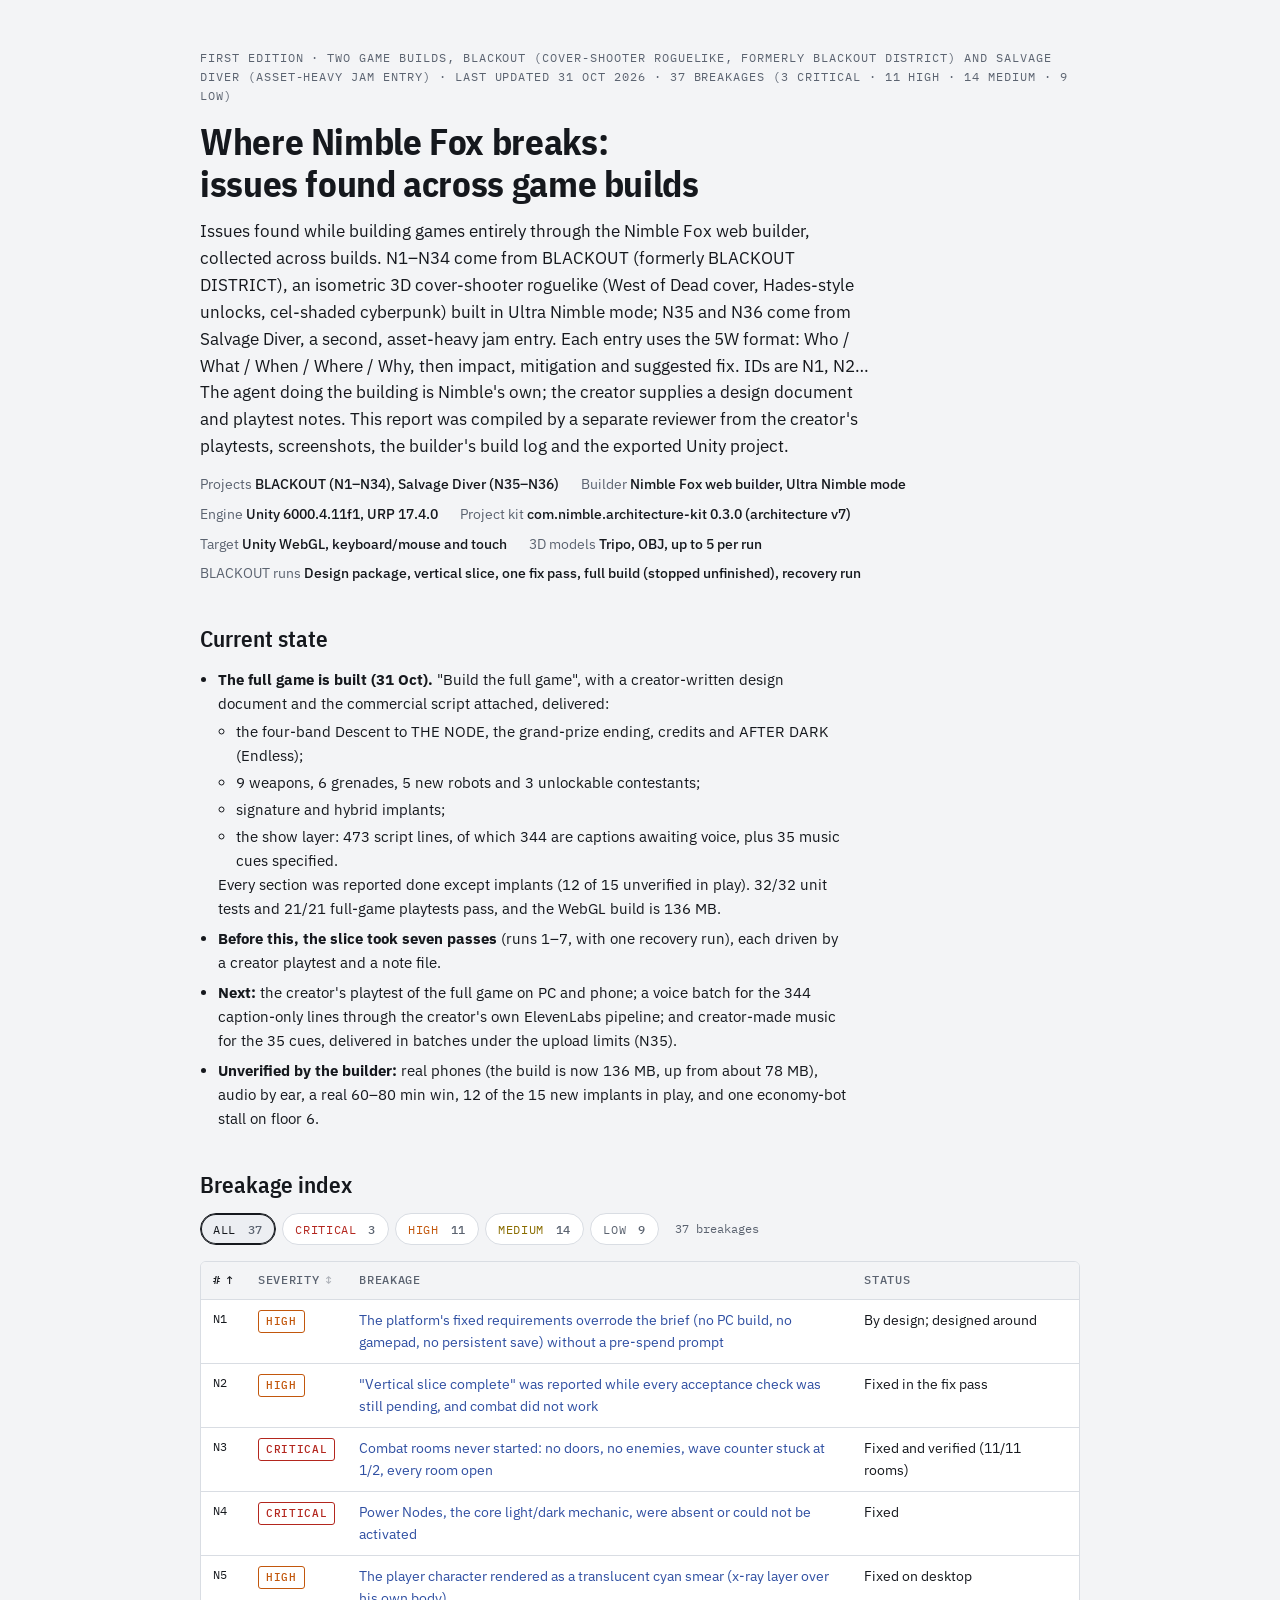
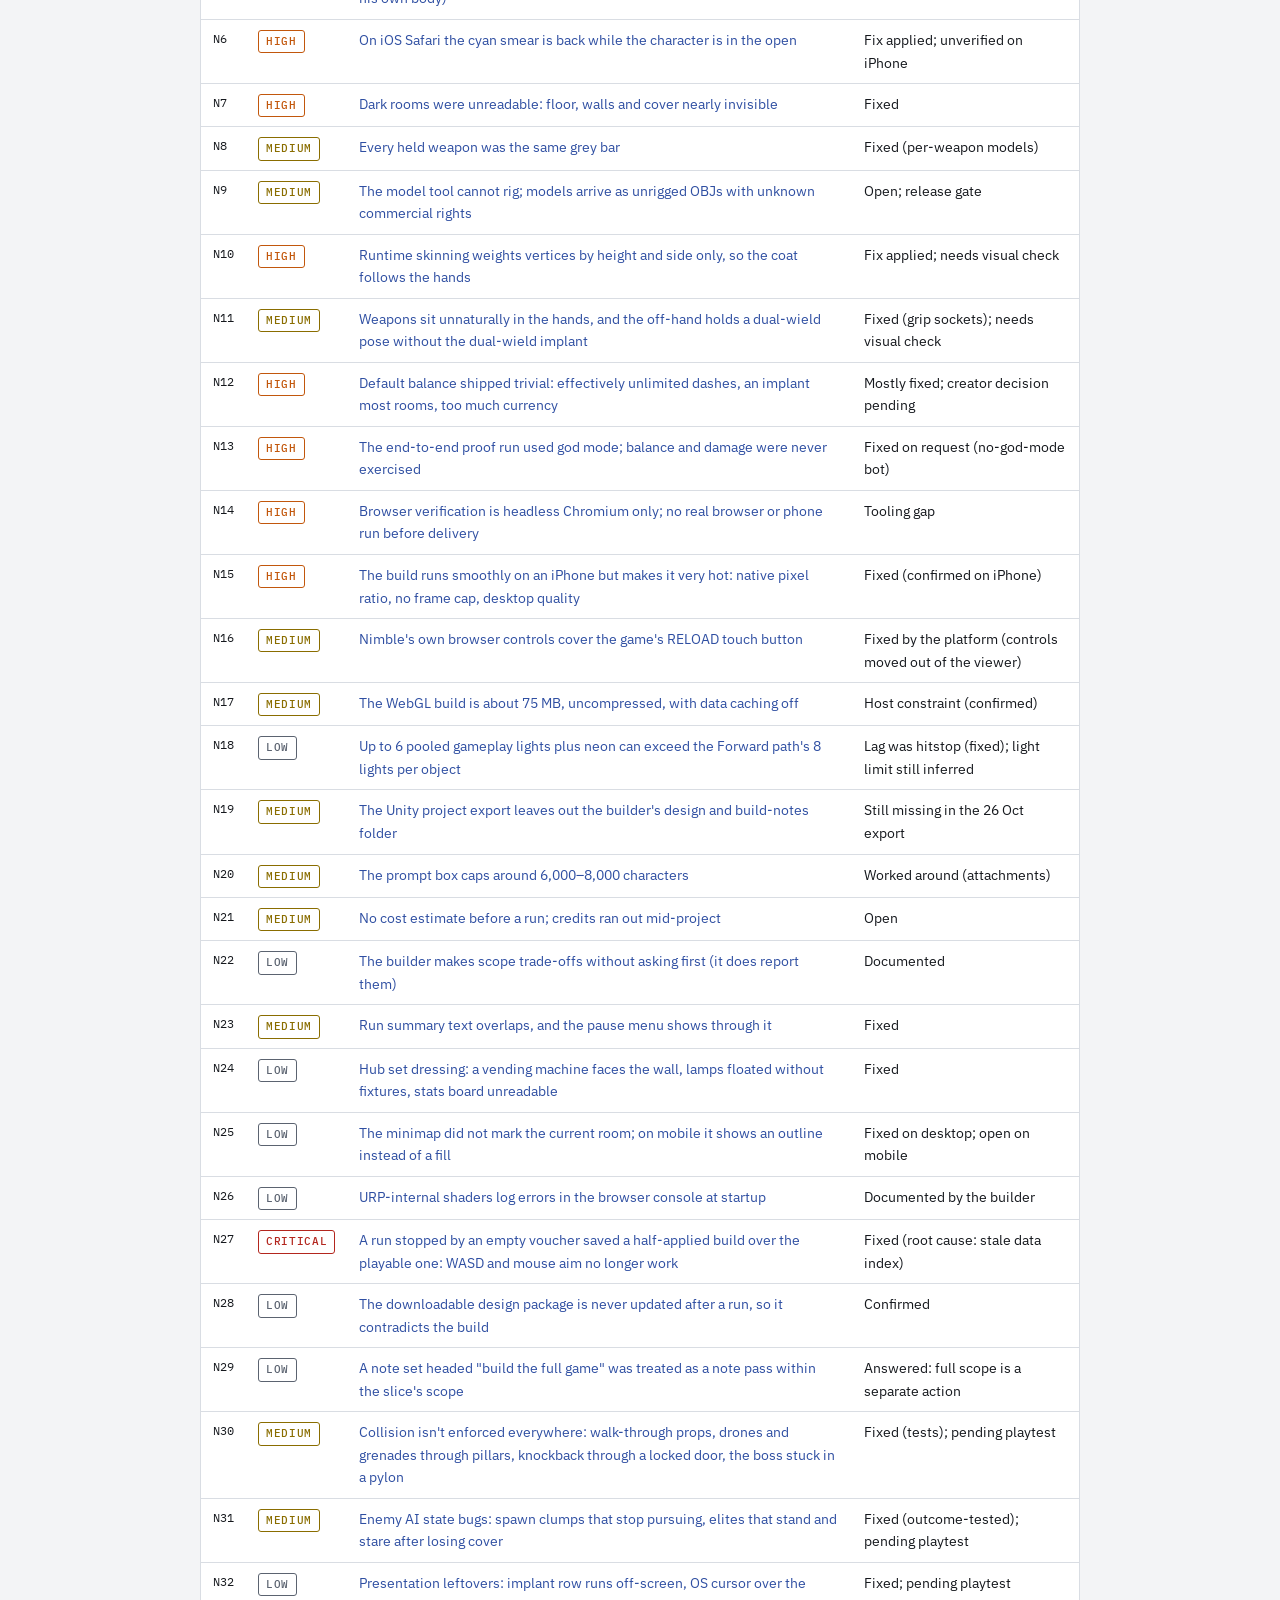
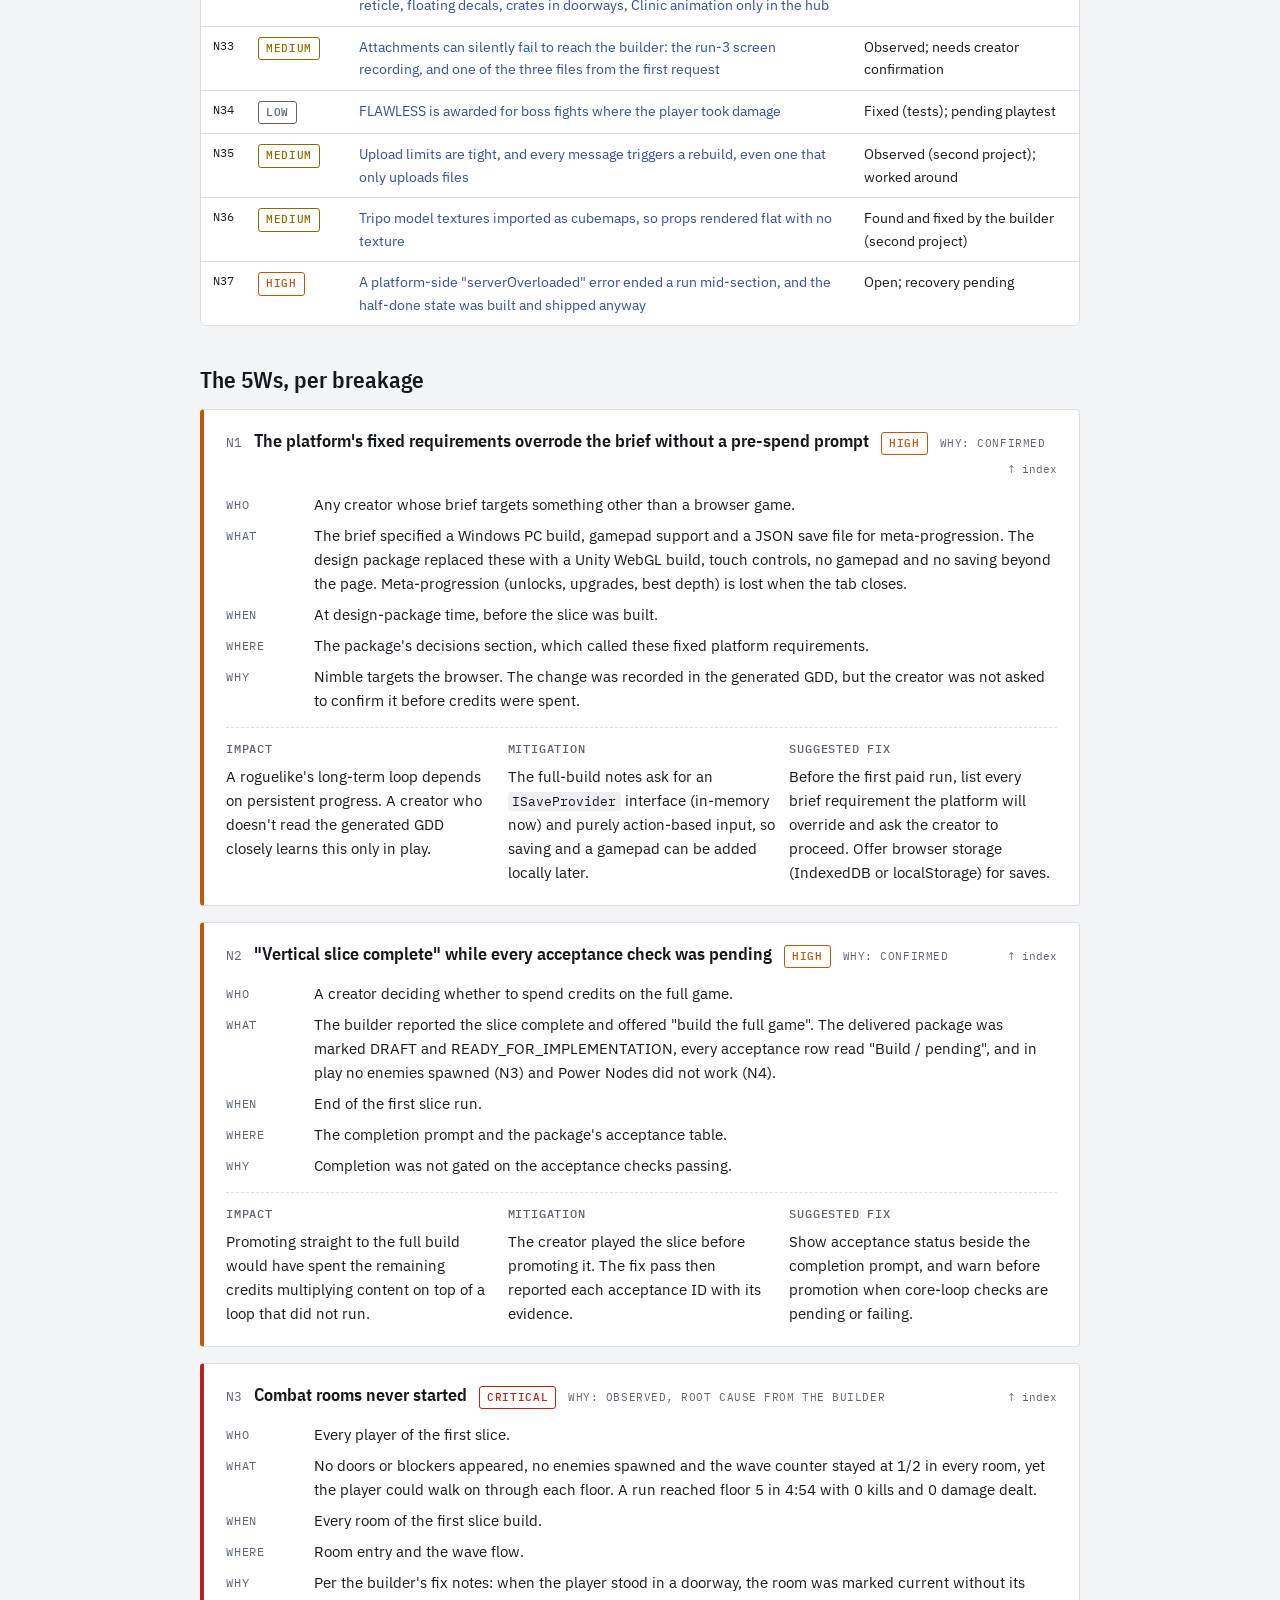
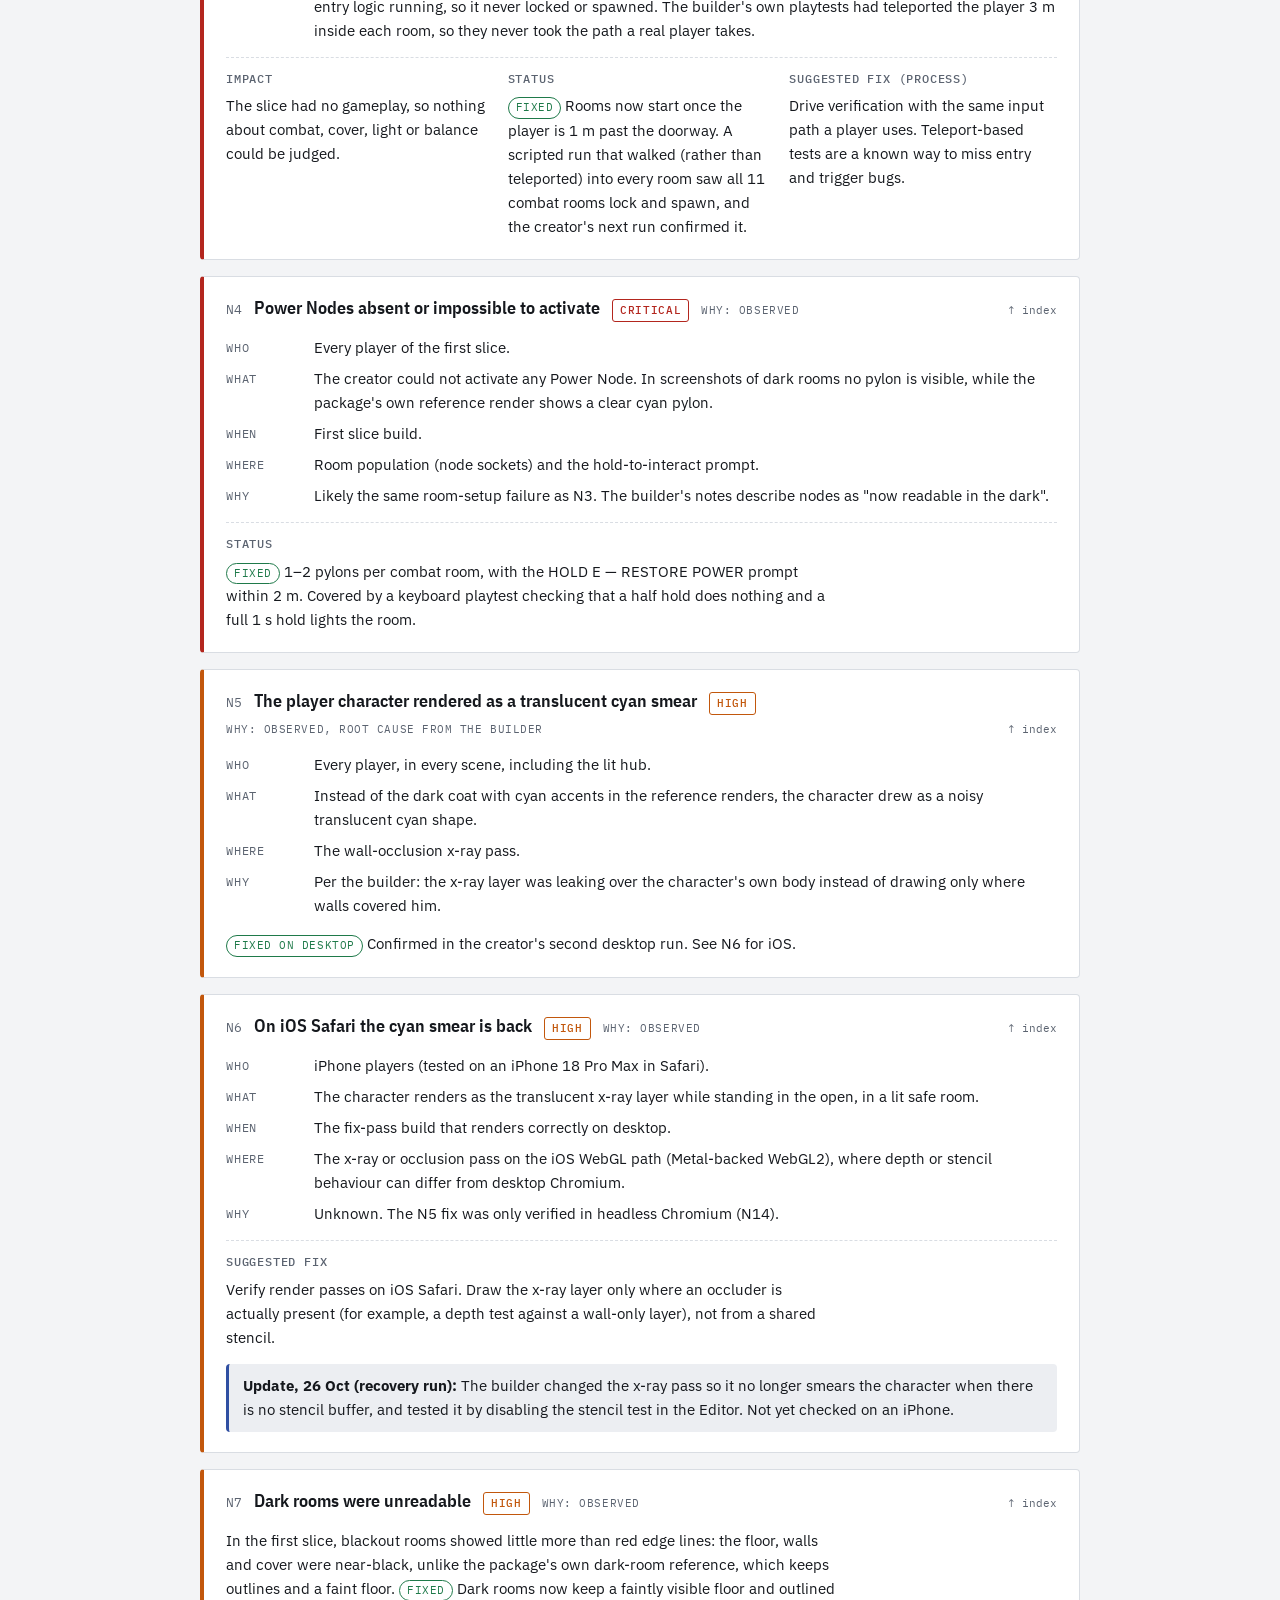
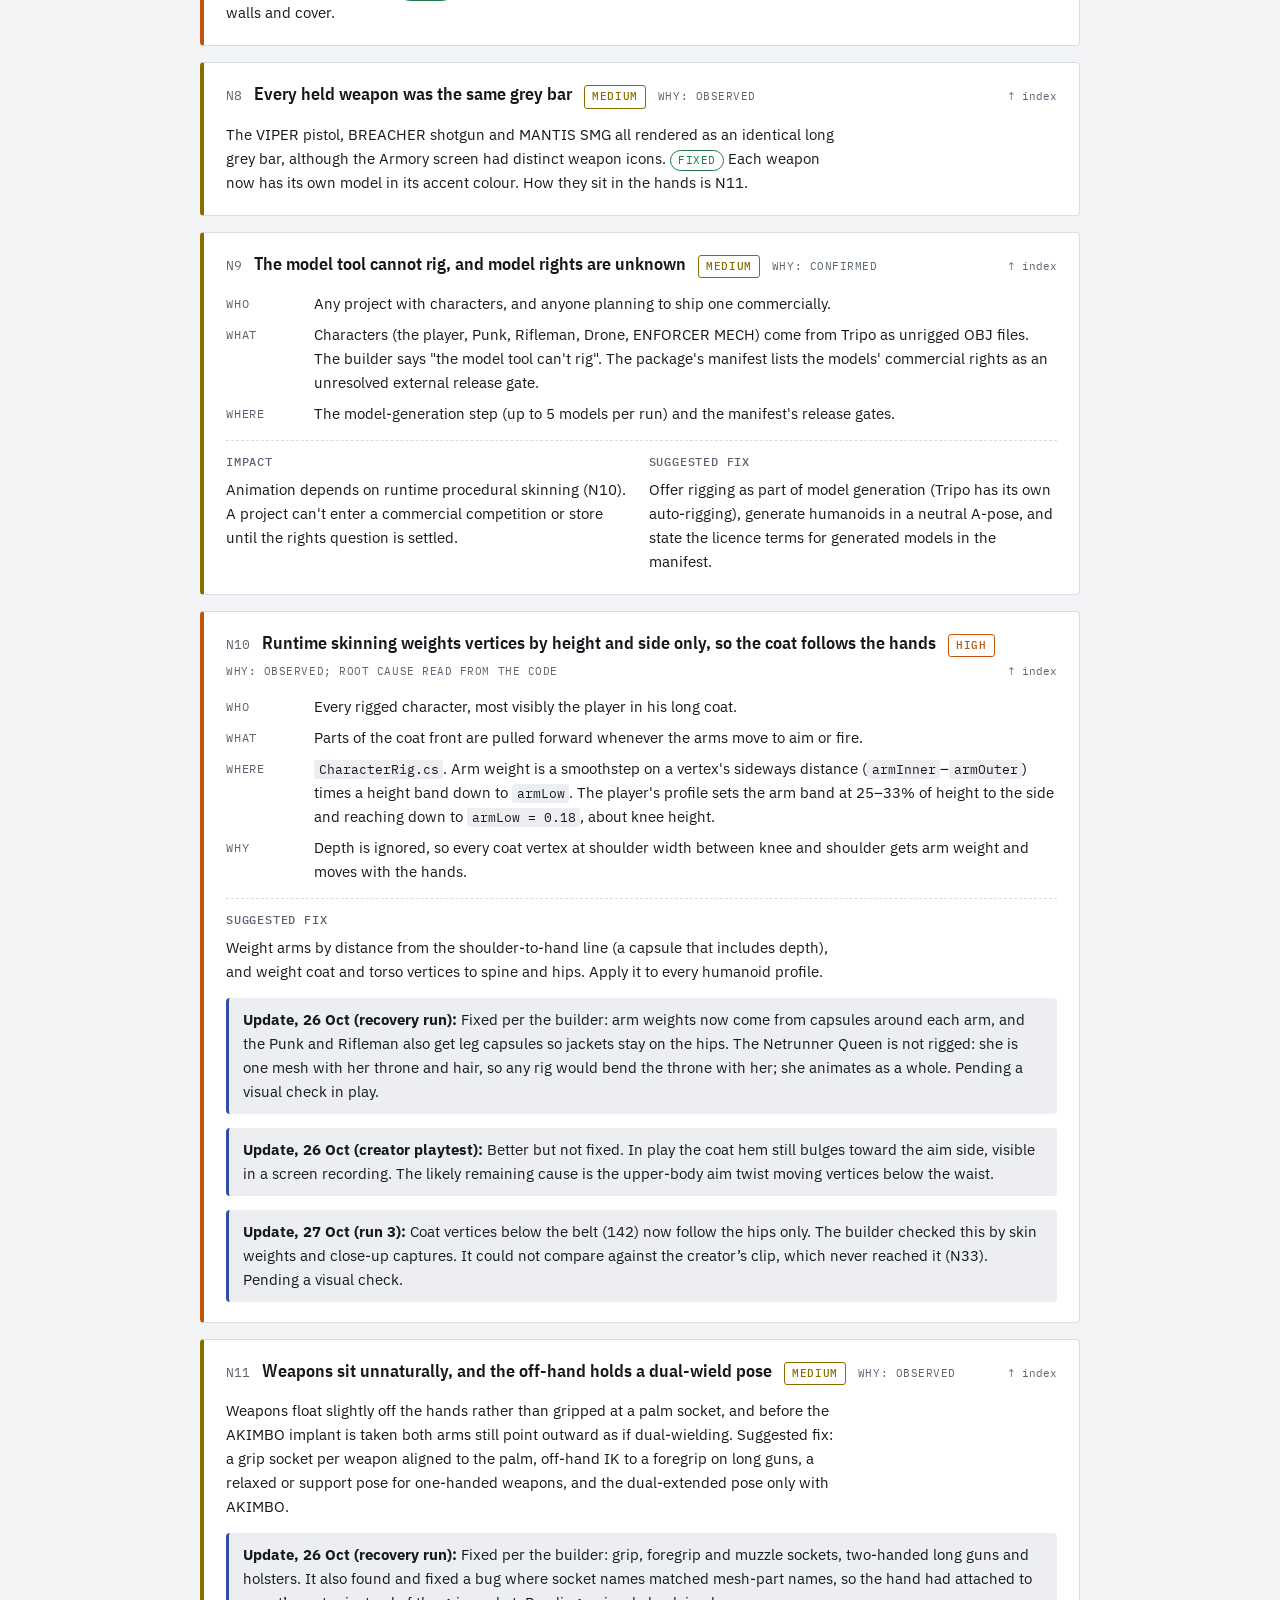
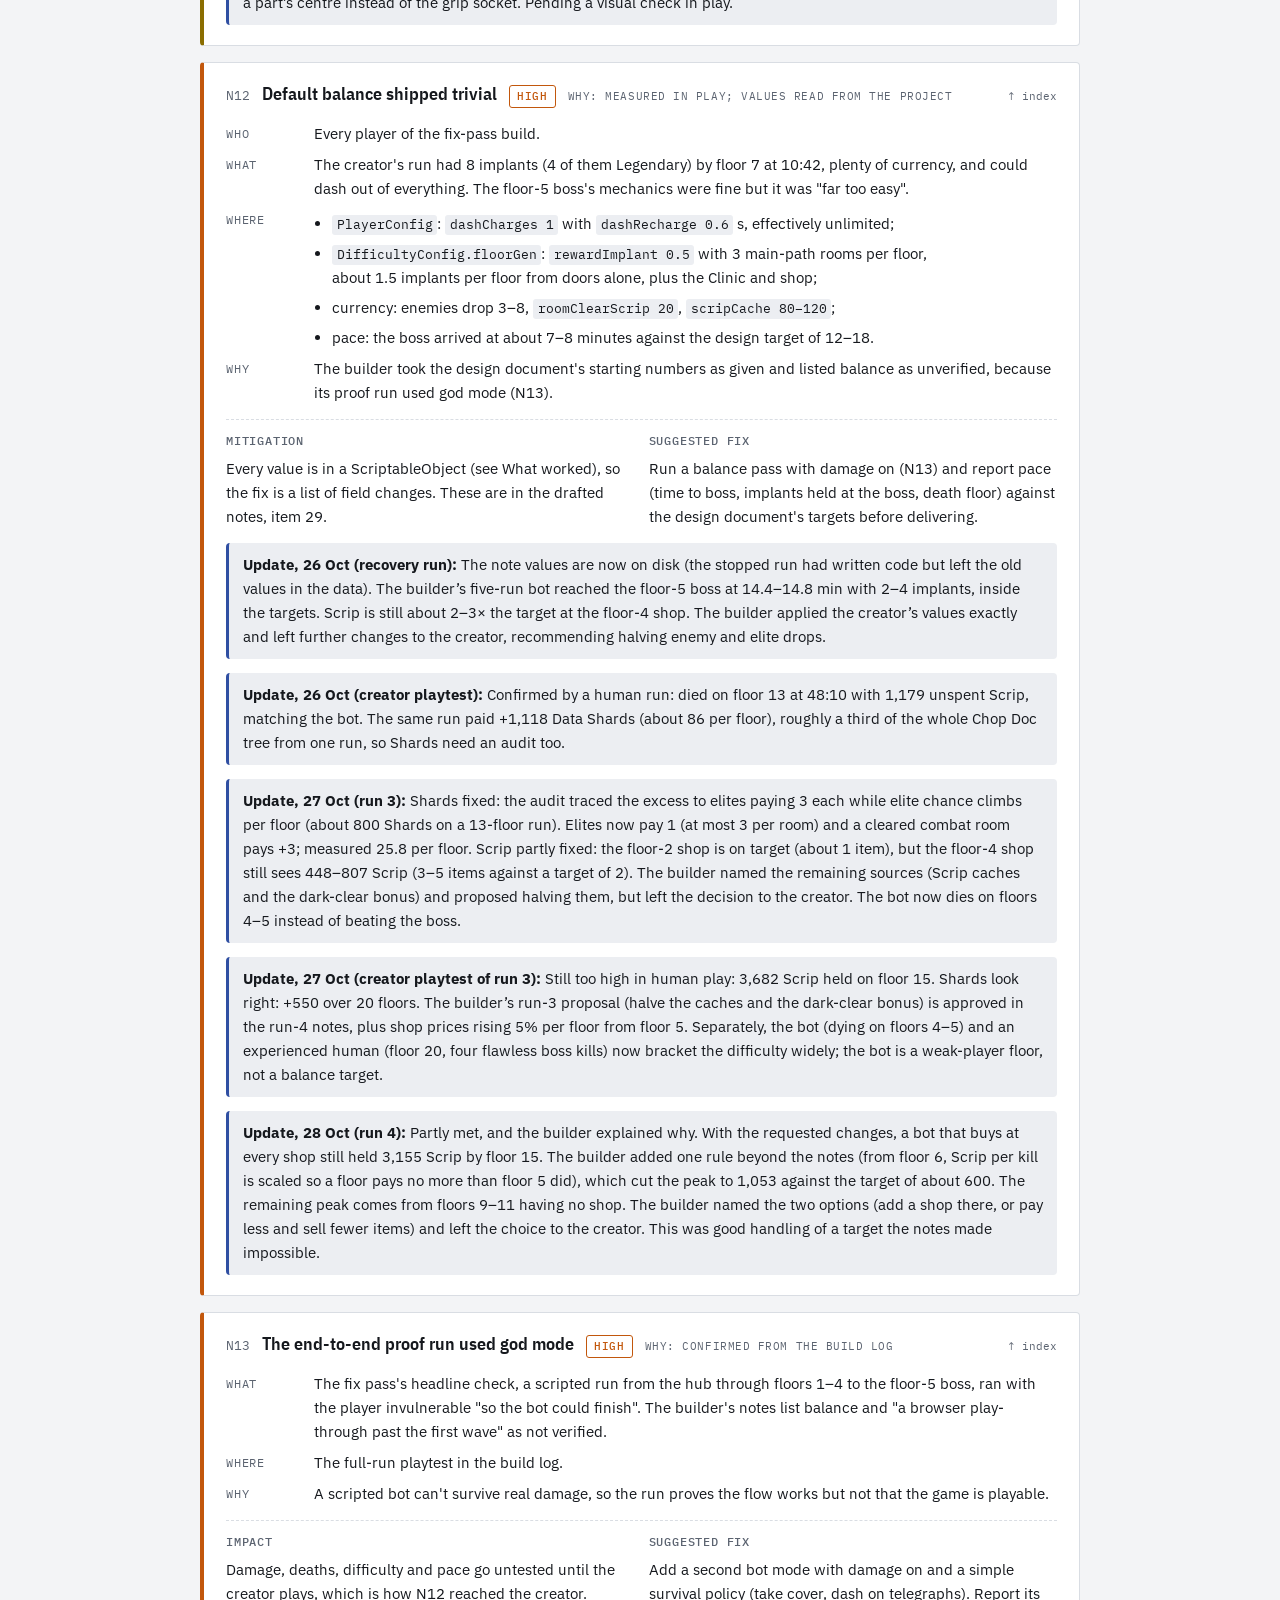
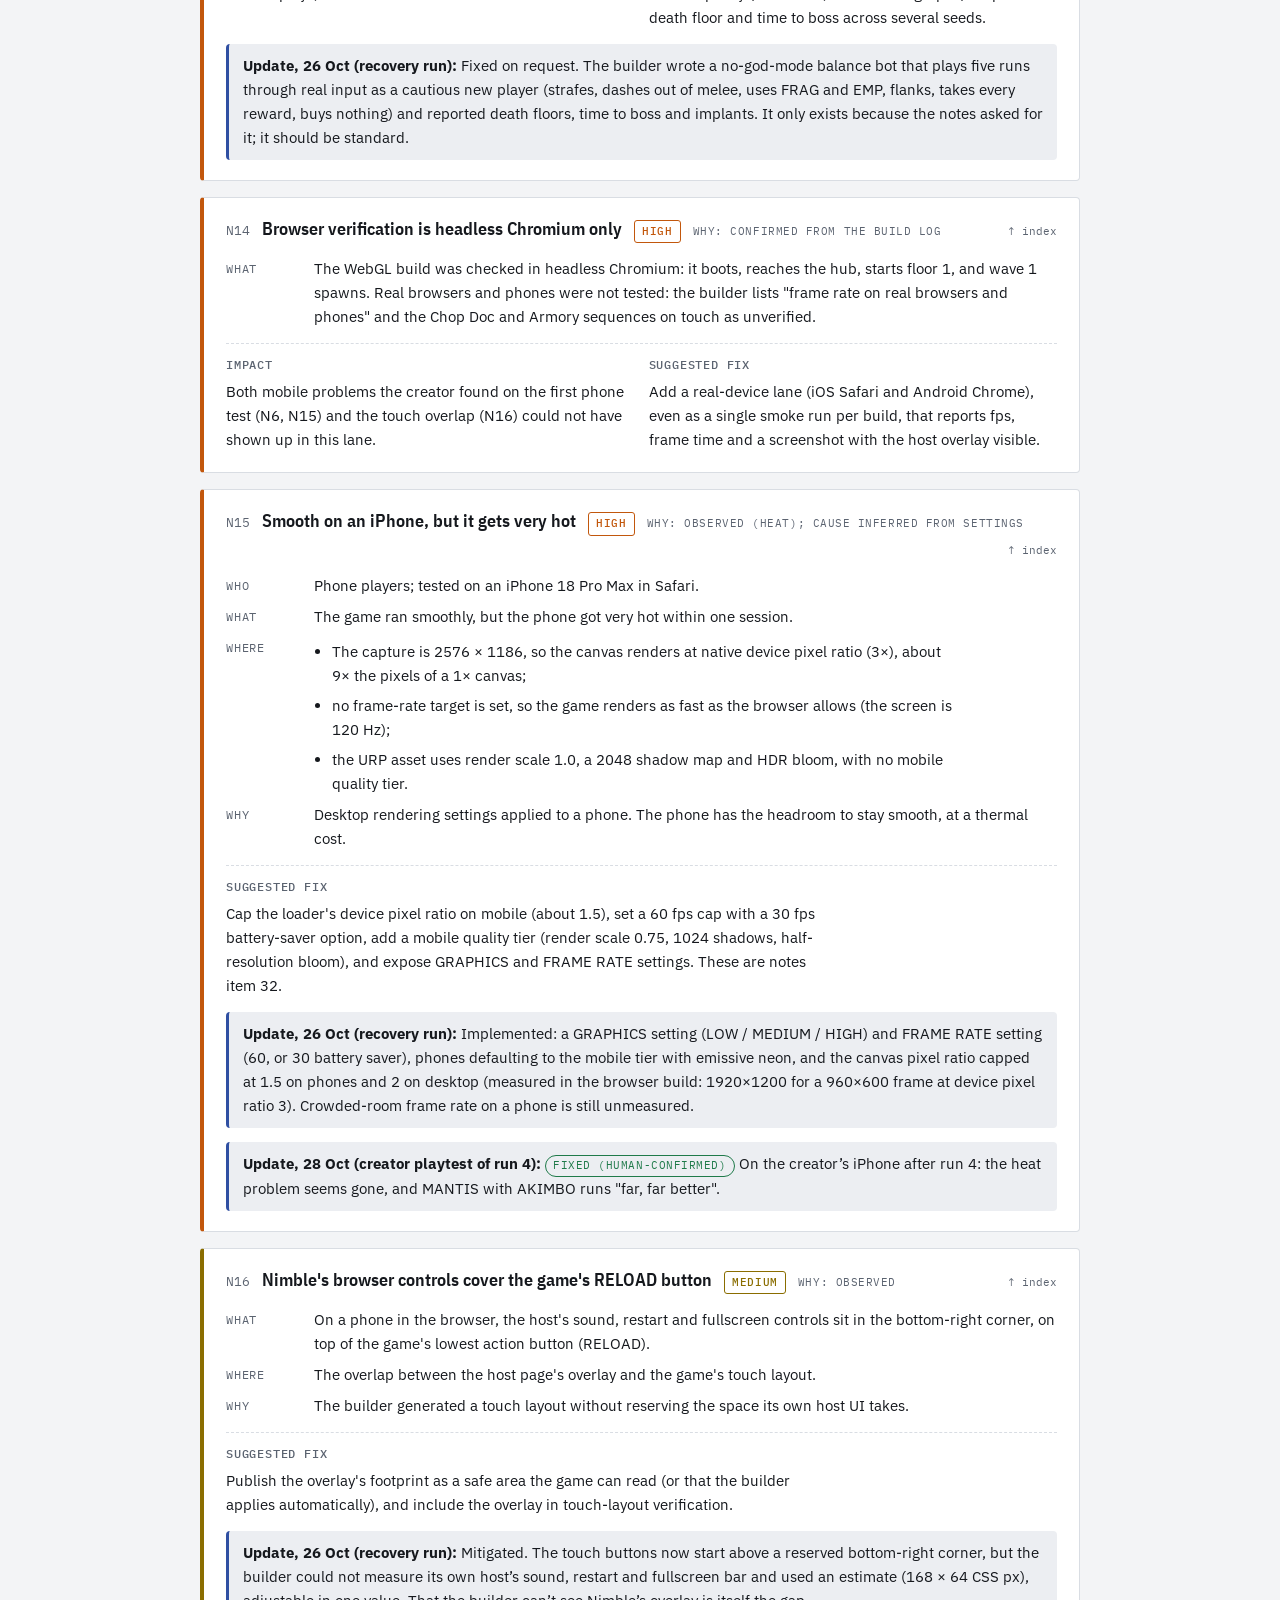
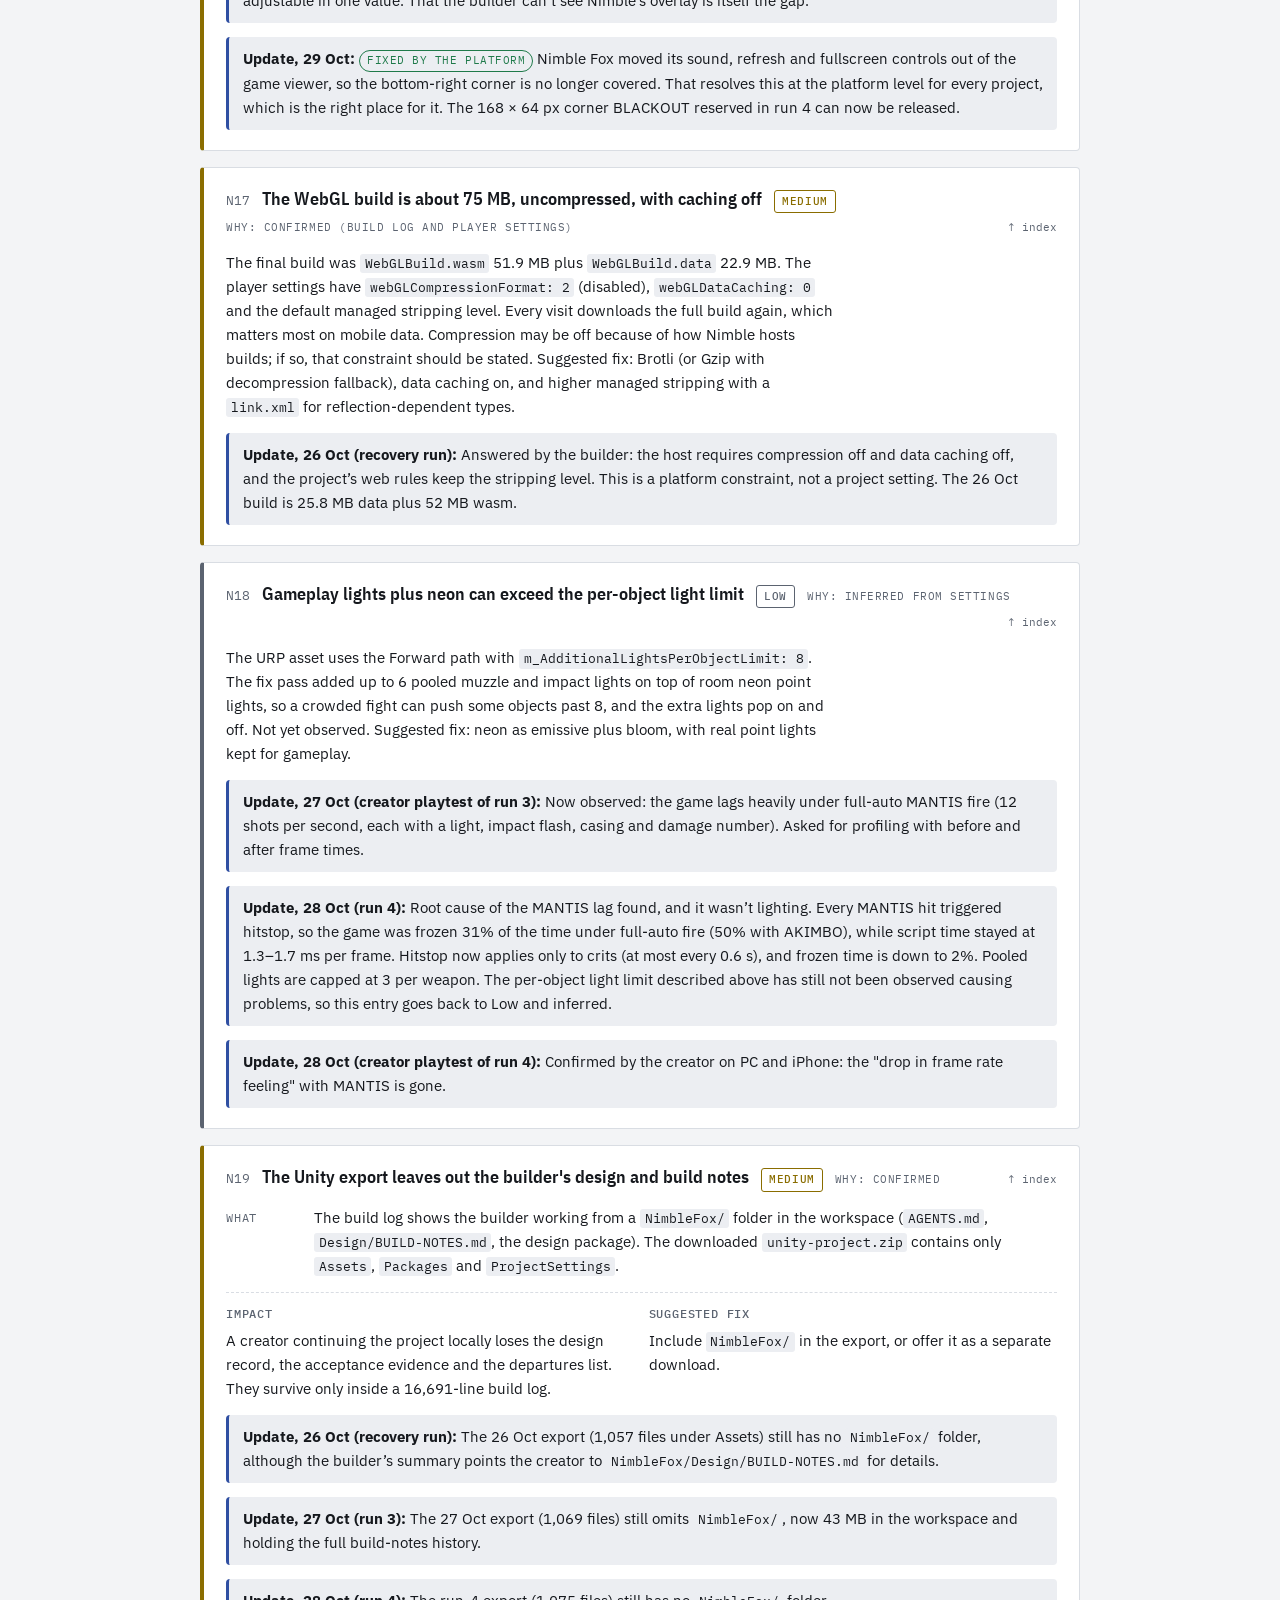
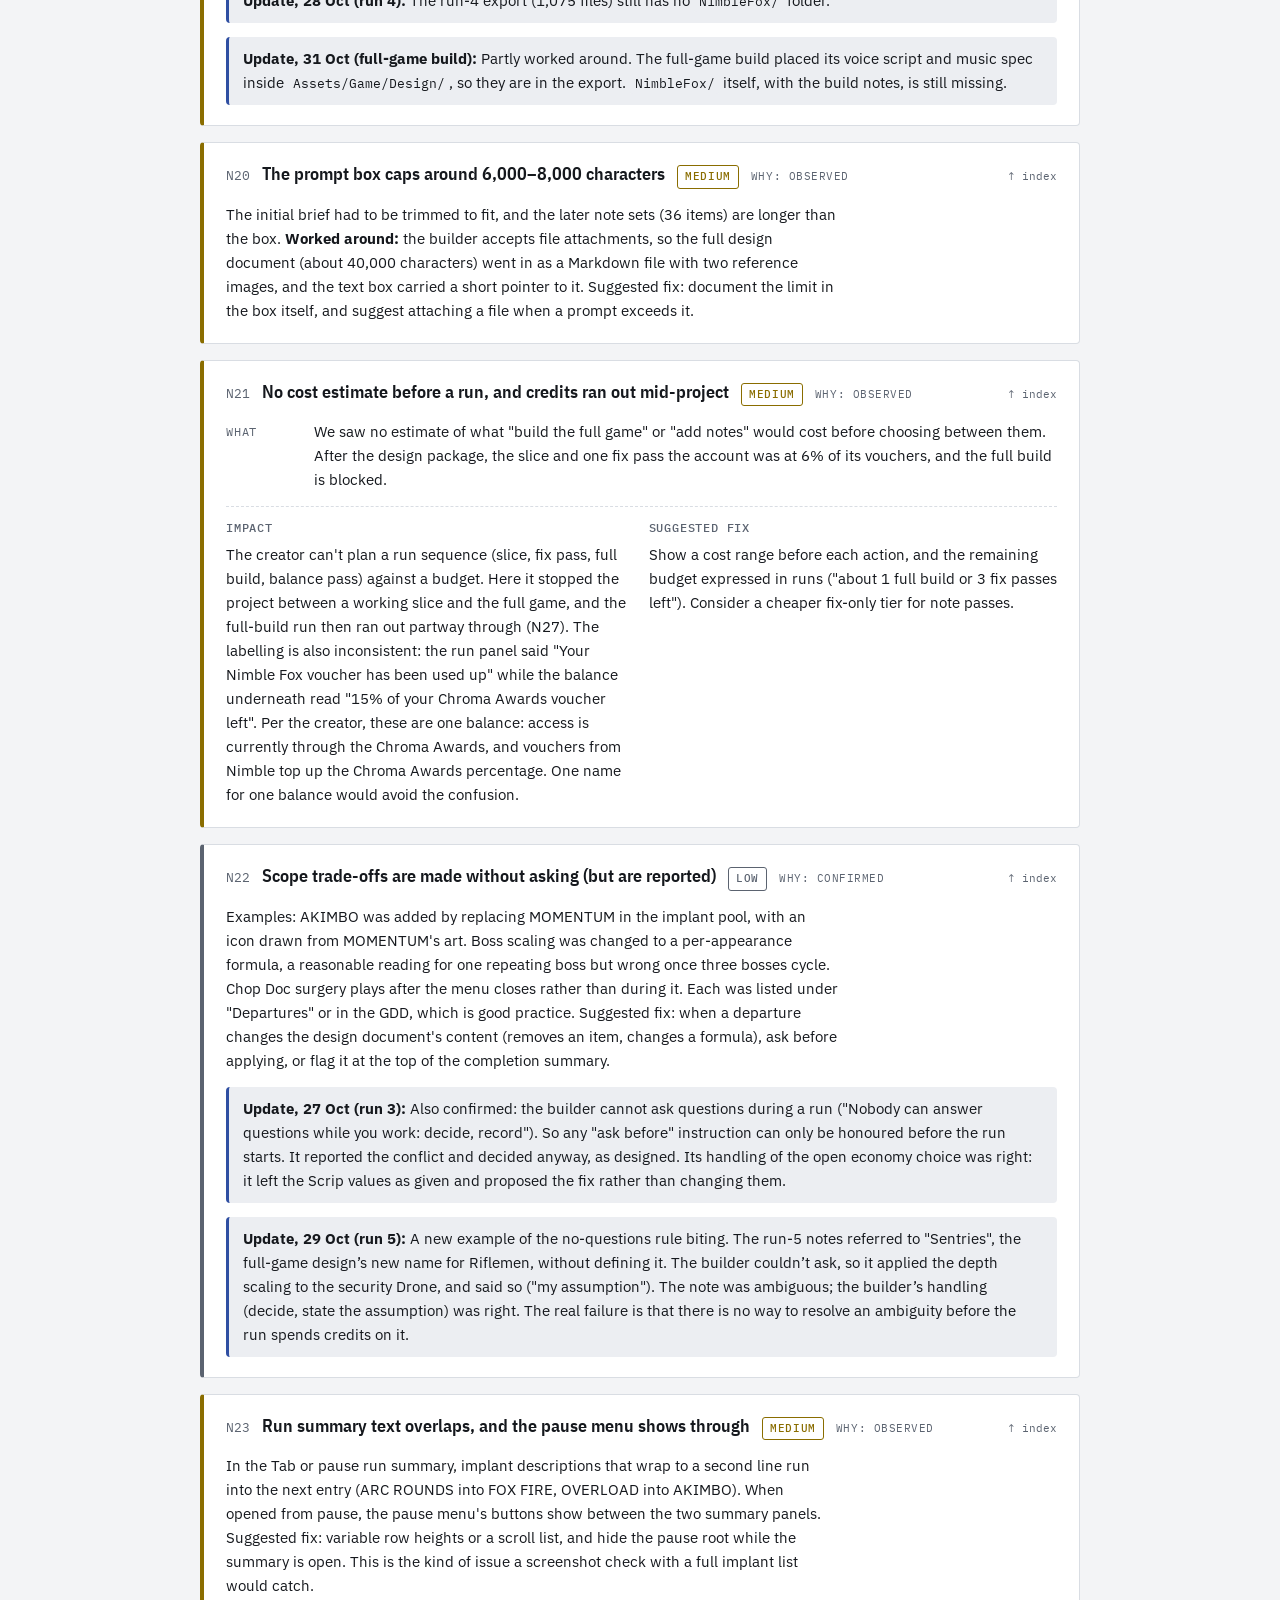
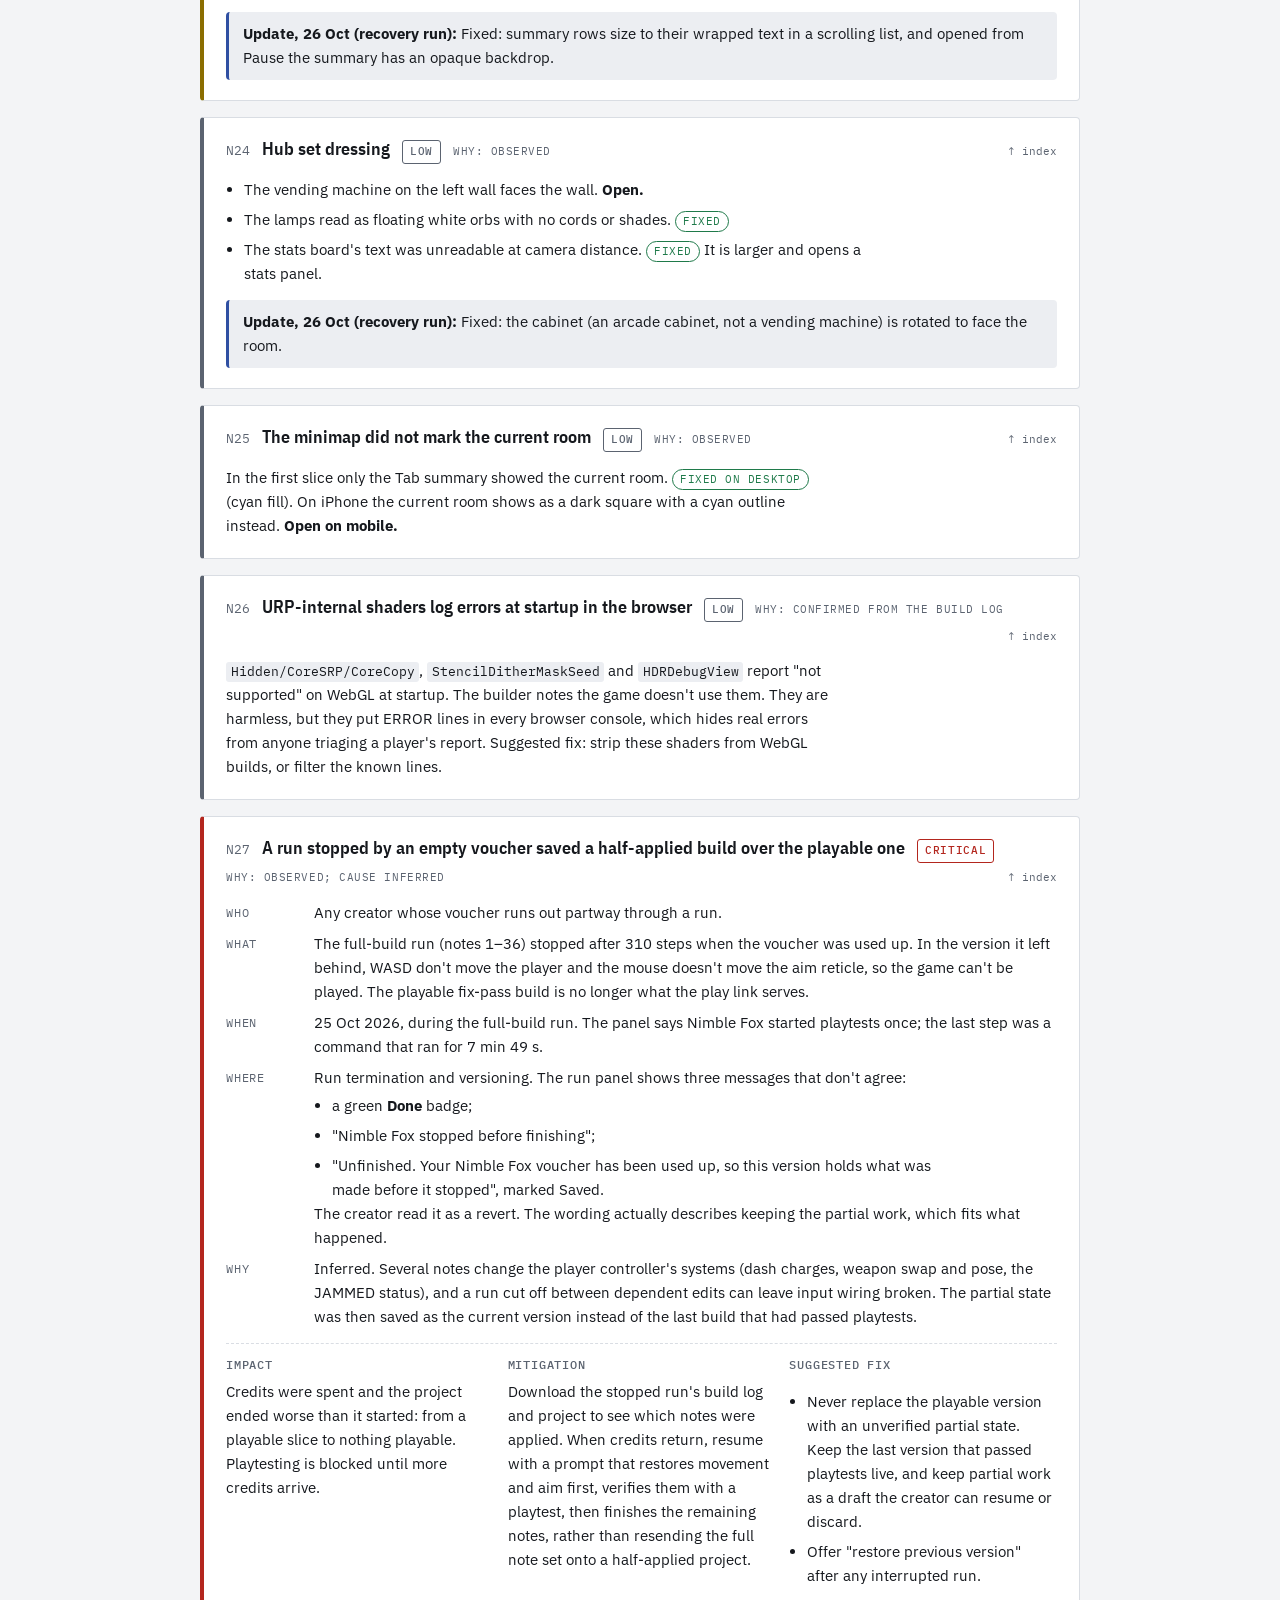
==== commit 0991a33a: "Breakage index: sort by number or severity, and filter by severity Co-Authored-By: Claude Opus 5.5 <" ====
--- a/index.html
+++ b/index.html
@@ -134,6 +134,24 @@
 .w5 dd ul.plain, .extra ul.plain { margin-top: 4px; }
 .update { background: var(--code-bg); border-left: 3px solid var(--accent); border-radius: 4px; padding: 10px 14px; }
 .update p { max-width: none; }
+/* index sort and severity filter (templates/index.js) */
+.idx-tools { display: flex; flex-wrap: wrap; align-items: center; gap: 8px 16px; }
+.idx-tools[hidden] { display: none; }
+.idx-filter { display: flex; flex-wrap: wrap; gap: 6px; }
+.chip { font-family: var(--font-mono); font-size: 0.72rem; letter-spacing: 0.06em; text-transform: uppercase; min-height: 32px; padding: 4px 12px; border-radius: 999px; border: 1px solid var(--line); background: var(--surface); color: var(--fg); cursor: pointer; }
+.chip b { font-weight: 500; color: var(--muted); margin-left: 4px; }
+.chip[data-sev="crit"] { color: var(--sev-crit); }
+.chip[data-sev="high"] { color: var(--sev-high); }
+.chip[data-sev="med"] { color: var(--sev-med); }
+.chip[data-sev="low"] { color: var(--sev-low); }
+.chip:hover { border-color: var(--muted); }
+.chip[aria-pressed="true"] { border-color: currentColor; background: var(--code-bg); box-shadow: inset 0 0 0 1px currentColor; }
+.idx-count { color: var(--muted); font-size: 0.78rem; }
+th button.sort { all: unset; cursor: pointer; display: inline-flex; align-items: center; gap: 5px; white-space: nowrap; }
+th button.sort .arr { opacity: 0.45; }
+th[aria-sort] button.sort { color: var(--fg); }
+th[aria-sort] button.sort .arr { opacity: 1; }
+.chip:focus-visible, th button.sort:focus-visible { outline: 2px solid var(--accent); outline-offset: 2px; }
 </style>
 </head><body>
 <div class="wrap">
@@ -163,46 +181,56 @@
 </section>
 <section id="index">
   <h2>Breakage index</h2>
+  <div class="idx-tools" hidden>
+    <div class="idx-filter" role="group" aria-label="Filter by severity">
+      <button type="button" class="chip" data-sev="" aria-pressed="true">All <b>37</b></button>
+      <button type="button" class="chip" data-sev="crit" aria-pressed="false">Critical <b>3</b></button>
+      <button type="button" class="chip" data-sev="high" aria-pressed="false">High <b>11</b></button>
+      <button type="button" class="chip" data-sev="med" aria-pressed="false">Medium <b>14</b></button>
+      <button type="button" class="chip" data-sev="low" aria-pressed="false">Low <b>9</b></button>
+    </div>
+    <span class="idx-count mono" aria-live="polite"></span>
+  </div>
   <div class="table-scroll"><table>
     <thead><tr><th>#</th><th>Severity</th><th>Breakage</th><th>Status</th></tr></thead>
     <tbody>
-        <tr><td class="mono">N1</td><td><span class="sev high">High</span></td><td><a href="#n1">The platform's fixed requirements overrode the brief (no PC build, no gamepad, no persistent save) without a pre-spend prompt</a></td><td>By design; designed around</td></tr>
-        <tr><td class="mono">N2</td><td><span class="sev high">High</span></td><td><a href="#n2">"Vertical slice complete" was reported while every acceptance check was still pending, and combat did not work</a></td><td>Fixed in the fix pass</td></tr>
-        <tr><td class="mono">N3</td><td><span class="sev crit">Critical</span></td><td><a href="#n3">Combat rooms never started: no doors, no enemies, wave counter stuck at 1/2, every room open</a></td><td>Fixed and verified (11/11 rooms)</td></tr>
-        <tr><td class="mono">N4</td><td><span class="sev crit">Critical</span></td><td><a href="#n4">Power Nodes, the core light/dark mechanic, were absent or could not be activated</a></td><td>Fixed</td></tr>
-        <tr><td class="mono">N5</td><td><span class="sev high">High</span></td><td><a href="#n5">The player character rendered as a translucent cyan smear (x-ray layer over his own body)</a></td><td>Fixed on desktop</td></tr>
-        <tr><td class="mono">N6</td><td><span class="sev high">High</span></td><td><a href="#n6">On iOS Safari the cyan smear is back while the character is in the open</a></td><td>Fix applied; unverified on iPhone</td></tr>
-        <tr><td class="mono">N7</td><td><span class="sev high">High</span></td><td><a href="#n7">Dark rooms were unreadable: floor, walls and cover nearly invisible</a></td><td>Fixed</td></tr>
-        <tr><td class="mono">N8</td><td><span class="sev med">Medium</span></td><td><a href="#n8">Every held weapon was the same grey bar</a></td><td>Fixed (per-weapon models)</td></tr>
-        <tr><td class="mono">N9</td><td><span class="sev med">Medium</span></td><td><a href="#n9">The model tool cannot rig; models arrive as unrigged OBJs with unknown commercial rights</a></td><td>Open; release gate</td></tr>
-        <tr><td class="mono">N10</td><td><span class="sev high">High</span></td><td><a href="#n10">Runtime skinning weights vertices by height and side only, so the coat follows the hands</a></td><td>Fix applied; needs visual check</td></tr>
-        <tr><td class="mono">N11</td><td><span class="sev med">Medium</span></td><td><a href="#n11">Weapons sit unnaturally in the hands, and the off-hand holds a dual-wield pose without the dual-wield implant</a></td><td>Fixed (grip sockets); needs visual check</td></tr>
-        <tr><td class="mono">N12</td><td><span class="sev high">High</span></td><td><a href="#n12">Default balance shipped trivial: effectively unlimited dashes, an implant most rooms, too much currency</a></td><td>Mostly fixed; creator decision pending</td></tr>
-        <tr><td class="mono">N13</td><td><span class="sev high">High</span></td><td><a href="#n13">The end-to-end proof run used god mode; balance and damage were never exercised</a></td><td>Fixed on request (no-god-mode bot)</td></tr>
-        <tr><td class="mono">N14</td><td><span class="sev high">High</span></td><td><a href="#n14">Browser verification is headless Chromium only; no real browser or phone run before delivery</a></td><td>Tooling gap</td></tr>
-        <tr><td class="mono">N15</td><td><span class="sev high">High</span></td><td><a href="#n15">The build runs smoothly on an iPhone but makes it very hot: native pixel ratio, no frame cap, desktop quality</a></td><td>Fixed (confirmed on iPhone)</td></tr>
-        <tr><td class="mono">N16</td><td><span class="sev med">Medium</span></td><td><a href="#n16">Nimble's own browser controls cover the game's RELOAD touch button</a></td><td>Fixed by the platform (controls moved out of the viewer)</td></tr>
-        <tr><td class="mono">N17</td><td><span class="sev med">Medium</span></td><td><a href="#n17">The WebGL build is about 75 MB, uncompressed, with data caching off</a></td><td>Host constraint (confirmed)</td></tr>
-        <tr><td class="mono">N18</td><td><span class="sev low">Low</span></td><td><a href="#n18">Up to 6 pooled gameplay lights plus neon can exceed the Forward path's 8 lights per object</a></td><td>Lag was hitstop (fixed); light limit still inferred</td></tr>
-        <tr><td class="mono">N19</td><td><span class="sev med">Medium</span></td><td><a href="#n19">The Unity project export leaves out the builder's design and build-notes folder</a></td><td>Still missing in the 26 Oct export</td></tr>
-        <tr><td class="mono">N20</td><td><span class="sev med">Medium</span></td><td><a href="#n20">The prompt box caps around 6,000–8,000 characters</a></td><td>Worked around (attachments)</td></tr>
-        <tr><td class="mono">N21</td><td><span class="sev med">Medium</span></td><td><a href="#n21">No cost estimate before a run; credits ran out mid-project</a></td><td>Open</td></tr>
-        <tr><td class="mono">N22</td><td><span class="sev low">Low</span></td><td><a href="#n22">The builder makes scope trade-offs without asking first (it does report them)</a></td><td>Documented</td></tr>
-        <tr><td class="mono">N23</td><td><span class="sev med">Medium</span></td><td><a href="#n23">Run summary text overlaps, and the pause menu shows through it</a></td><td>Fixed</td></tr>
-        <tr><td class="mono">N24</td><td><span class="sev low">Low</span></td><td><a href="#n24">Hub set dressing: a vending machine faces the wall, lamps floated without fixtures, stats board unreadable</a></td><td>Fixed</td></tr>
-        <tr><td class="mono">N25</td><td><span class="sev low">Low</span></td><td><a href="#n25">The minimap did not mark the current room; on mobile it shows an outline instead of a fill</a></td><td>Fixed on desktop; open on mobile</td></tr>
-        <tr><td class="mono">N26</td><td><span class="sev low">Low</span></td><td><a href="#n26">URP-internal shaders log errors in the browser console at startup</a></td><td>Documented by the builder</td></tr>
-        <tr><td class="mono">N27</td><td><span class="sev crit">Critical</span></td><td><a href="#n27">A run stopped by an empty voucher saved a half-applied build over the playable one: WASD and mouse aim no longer work</a></td><td>Fixed (root cause: stale data index)</td></tr>
-        <tr><td class="mono">N28</td><td><span class="sev low">Low</span></td><td><a href="#n28">The downloadable design package is never updated after a run, so it contradicts the build</a></td><td>Confirmed</td></tr>
-        <tr><td class="mono">N29</td><td><span class="sev low">Low</span></td><td><a href="#n29">A note set headed "build the full game" was treated as a note pass within the slice's scope</a></td><td>Answered: full scope is a separate action</td></tr>
-        <tr><td class="mono">N30</td><td><span class="sev med">Medium</span></td><td><a href="#n30">Collision isn't enforced everywhere: walk-through props, drones and grenades through pillars, knockback through a locked door, the boss stuck in a pylon</a></td><td>Fixed (tests); pending playtest</td></tr>
-        <tr><td class="mono">N31</td><td><span class="sev med">Medium</span></td><td><a href="#n31">Enemy AI state bugs: spawn clumps that stop pursuing, elites that stand and stare after losing cover</a></td><td>Fixed (outcome-tested); pending playtest</td></tr>
-        <tr><td class="mono">N32</td><td><span class="sev low">Low</span></td><td><a href="#n32">Presentation leftovers: implant row runs off-screen, OS cursor over the reticle, floating decals, crates in doorways, Clinic animation only in the hub</a></td><td>Fixed; pending playtest</td></tr>
-        <tr><td class="mono">N33</td><td><span class="sev med">Medium</span></td><td><a href="#n33">Attachments can silently fail to reach the builder: the run-3 screen recording, and one of the three files from the first request</a></td><td>Observed; needs creator confirmation</td></tr>
-        <tr><td class="mono">N34</td><td><span class="sev low">Low</span></td><td><a href="#n34">FLAWLESS is awarded for boss fights where the player took damage</a></td><td>Fixed (tests); pending playtest</td></tr>
-        <tr><td class="mono">N35</td><td><span class="sev med">Medium</span></td><td><a href="#n35">Upload limits are tight, and every message triggers a rebuild, even one that only uploads files</a></td><td>Observed (second project); worked around</td></tr>
-        <tr><td class="mono">N36</td><td><span class="sev med">Medium</span></td><td><a href="#n36">Tripo model textures imported as cubemaps, so props rendered flat with no texture</a></td><td>Found and fixed by the builder (second project)</td></tr>
-        <tr><td class="mono">N37</td><td><span class="sev high">High</span></td><td><a href="#n37">A platform-side "serverOverloaded" error ended a run mid-section, and the half-done state was built and shipped anyway</a></td><td>Open; recovery pending</td></tr>
+        <tr data-n="1" data-sev="high" data-rank="1"><td class="mono">N1</td><td><span class="sev high">High</span></td><td><a href="#n1">The platform's fixed requirements overrode the brief (no PC build, no gamepad, no persistent save) without a pre-spend prompt</a></td><td>By design; designed around</td></tr>
+        <tr data-n="2" data-sev="high" data-rank="1"><td class="mono">N2</td><td><span class="sev high">High</span></td><td><a href="#n2">"Vertical slice complete" was reported while every acceptance check was still pending, and combat did not work</a></td><td>Fixed in the fix pass</td></tr>
+        <tr data-n="3" data-sev="crit" data-rank="0"><td class="mono">N3</td><td><span class="sev crit">Critical</span></td><td><a href="#n3">Combat rooms never started: no doors, no enemies, wave counter stuck at 1/2, every room open</a></td><td>Fixed and verified (11/11 rooms)</td></tr>
+        <tr data-n="4" data-sev="crit" data-rank="0"><td class="mono">N4</td><td><span class="sev crit">Critical</span></td><td><a href="#n4">Power Nodes, the core light/dark mechanic, were absent or could not be activated</a></td><td>Fixed</td></tr>
+        <tr data-n="5" data-sev="high" data-rank="1"><td class="mono">N5</td><td><span class="sev high">High</span></td><td><a href="#n5">The player character rendered as a translucent cyan smear (x-ray layer over his own body)</a></td><td>Fixed on desktop</td></tr>
+        <tr data-n="6" data-sev="high" data-rank="1"><td class="mono">N6</td><td><span class="sev high">High</span></td><td><a href="#n6">On iOS Safari the cyan smear is back while the character is in the open</a></td><td>Fix applied; unverified on iPhone</td></tr>
+        <tr data-n="7" data-sev="high" data-rank="1"><td class="mono">N7</td><td><span class="sev high">High</span></td><td><a href="#n7">Dark rooms were unreadable: floor, walls and cover nearly invisible</a></td><td>Fixed</td></tr>
+        <tr data-n="8" data-sev="med" data-rank="2"><td class="mono">N8</td><td><span class="sev med">Medium</span></td><td><a href="#n8">Every held weapon was the same grey bar</a></td><td>Fixed (per-weapon models)</td></tr>
+        <tr data-n="9" data-sev="med" data-rank="2"><td class="mono">N9</td><td><span class="sev med">Medium</span></td><td><a href="#n9">The model tool cannot rig; models arrive as unrigged OBJs with unknown commercial rights</a></td><td>Open; release gate</td></tr>
+        <tr data-n="10" data-sev="high" data-rank="1"><td class="mono">N10</td><td><span class="sev high">High</span></td><td><a href="#n10">Runtime skinning weights vertices by height and side only, so the coat follows the hands</a></td><td>Fix applied; needs visual check</td></tr>
+        <tr data-n="11" data-sev="med" data-rank="2"><td class="mono">N11</td><td><span class="sev med">Medium</span></td><td><a href="#n11">Weapons sit unnaturally in the hands, and the off-hand holds a dual-wield pose without the dual-wield implant</a></td><td>Fixed (grip sockets); needs visual check</td></tr>
+        <tr data-n="12" data-sev="high" data-rank="1"><td class="mono">N12</td><td><span class="sev high">High</span></td><td><a href="#n12">Default balance shipped trivial: effectively unlimited dashes, an implant most rooms, too much currency</a></td><td>Mostly fixed; creator decision pending</td></tr>
+        <tr data-n="13" data-sev="high" data-rank="1"><td class="mono">N13</td><td><span class="sev high">High</span></td><td><a href="#n13">The end-to-end proof run used god mode; balance and damage were never exercised</a></td><td>Fixed on request (no-god-mode bot)</td></tr>
+        <tr data-n="14" data-sev="high" data-rank="1"><td class="mono">N14</td><td><span class="sev high">High</span></td><td><a href="#n14">Browser verification is headless Chromium only; no real browser or phone run before delivery</a></td><td>Tooling gap</td></tr>
+        <tr data-n="15" data-sev="high" data-rank="1"><td class="mono">N15</td><td><span class="sev high">High</span></td><td><a href="#n15">The build runs smoothly on an iPhone but makes it very hot: native pixel ratio, no frame cap, desktop quality</a></td><td>Fixed (confirmed on iPhone)</td></tr>
+        <tr data-n="16" data-sev="med" data-rank="2"><td class="mono">N16</td><td><span class="sev med">Medium</span></td><td><a href="#n16">Nimble's own browser controls cover the game's RELOAD touch button</a></td><td>Fixed by the platform (controls moved out of the viewer)</td></tr>
+        <tr data-n="17" data-sev="med" data-rank="2"><td class="mono">N17</td><td><span class="sev med">Medium</span></td><td><a href="#n17">The WebGL build is about 75 MB, uncompressed, with data caching off</a></td><td>Host constraint (confirmed)</td></tr>
+        <tr data-n="18" data-sev="low" data-rank="3"><td class="mono">N18</td><td><span class="sev low">Low</span></td><td><a href="#n18">Up to 6 pooled gameplay lights plus neon can exceed the Forward path's 8 lights per object</a></td><td>Lag was hitstop (fixed); light limit still inferred</td></tr>
+        <tr data-n="19" data-sev="med" data-rank="2"><td class="mono">N19</td><td><span class="sev med">Medium</span></td><td><a href="#n19">The Unity project export leaves out the builder's design and build-notes folder</a></td><td>Still missing in the 26 Oct export</td></tr>
+        <tr data-n="20" data-sev="med" data-rank="2"><td class="mono">N20</td><td><span class="sev med">Medium</span></td><td><a href="#n20">The prompt box caps around 6,000–8,000 characters</a></td><td>Worked around (attachments)</td></tr>
+        <tr data-n="21" data-sev="med" data-rank="2"><td class="mono">N21</td><td><span class="sev med">Medium</span></td><td><a href="#n21">No cost estimate before a run; credits ran out mid-project</a></td><td>Open</td></tr>
+        <tr data-n="22" data-sev="low" data-rank="3"><td class="mono">N22</td><td><span class="sev low">Low</span></td><td><a href="#n22">The builder makes scope trade-offs without asking first (it does report them)</a></td><td>Documented</td></tr>
+        <tr data-n="23" data-sev="med" data-rank="2"><td class="mono">N23</td><td><span class="sev med">Medium</span></td><td><a href="#n23">Run summary text overlaps, and the pause menu shows through it</a></td><td>Fixed</td></tr>
+        <tr data-n="24" data-sev="low" data-rank="3"><td class="mono">N24</td><td><span class="sev low">Low</span></td><td><a href="#n24">Hub set dressing: a vending machine faces the wall, lamps floated without fixtures, stats board unreadable</a></td><td>Fixed</td></tr>
+        <tr data-n="25" data-sev="low" data-rank="3"><td class="mono">N25</td><td><span class="sev low">Low</span></td><td><a href="#n25">The minimap did not mark the current room; on mobile it shows an outline instead of a fill</a></td><td>Fixed on desktop; open on mobile</td></tr>
+        <tr data-n="26" data-sev="low" data-rank="3"><td class="mono">N26</td><td><span class="sev low">Low</span></td><td><a href="#n26">URP-internal shaders log errors in the browser console at startup</a></td><td>Documented by the builder</td></tr>
+        <tr data-n="27" data-sev="crit" data-rank="0"><td class="mono">N27</td><td><span class="sev crit">Critical</span></td><td><a href="#n27">A run stopped by an empty voucher saved a half-applied build over the playable one: WASD and mouse aim no longer work</a></td><td>Fixed (root cause: stale data index)</td></tr>
+        <tr data-n="28" data-sev="low" data-rank="3"><td class="mono">N28</td><td><span class="sev low">Low</span></td><td><a href="#n28">The downloadable design package is never updated after a run, so it contradicts the build</a></td><td>Confirmed</td></tr>
+        <tr data-n="29" data-sev="low" data-rank="3"><td class="mono">N29</td><td><span class="sev low">Low</span></td><td><a href="#n29">A note set headed "build the full game" was treated as a note pass within the slice's scope</a></td><td>Answered: full scope is a separate action</td></tr>
+        <tr data-n="30" data-sev="med" data-rank="2"><td class="mono">N30</td><td><span class="sev med">Medium</span></td><td><a href="#n30">Collision isn't enforced everywhere: walk-through props, drones and grenades through pillars, knockback through a locked door, the boss stuck in a pylon</a></td><td>Fixed (tests); pending playtest</td></tr>
+        <tr data-n="31" data-sev="med" data-rank="2"><td class="mono">N31</td><td><span class="sev med">Medium</span></td><td><a href="#n31">Enemy AI state bugs: spawn clumps that stop pursuing, elites that stand and stare after losing cover</a></td><td>Fixed (outcome-tested); pending playtest</td></tr>
+        <tr data-n="32" data-sev="low" data-rank="3"><td class="mono">N32</td><td><span class="sev low">Low</span></td><td><a href="#n32">Presentation leftovers: implant row runs off-screen, OS cursor over the reticle, floating decals, crates in doorways, Clinic animation only in the hub</a></td><td>Fixed; pending playtest</td></tr>
+        <tr data-n="33" data-sev="med" data-rank="2"><td class="mono">N33</td><td><span class="sev med">Medium</span></td><td><a href="#n33">Attachments can silently fail to reach the builder: the run-3 screen recording, and one of the three files from the first request</a></td><td>Observed; needs creator confirmation</td></tr>
+        <tr data-n="34" data-sev="low" data-rank="3"><td class="mono">N34</td><td><span class="sev low">Low</span></td><td><a href="#n34">FLAWLESS is awarded for boss fights where the player took damage</a></td><td>Fixed (tests); pending playtest</td></tr>
+        <tr data-n="35" data-sev="med" data-rank="2"><td class="mono">N35</td><td><span class="sev med">Medium</span></td><td><a href="#n35">Upload limits are tight, and every message triggers a rebuild, even one that only uploads files</a></td><td>Observed (second project); worked around</td></tr>
+        <tr data-n="36" data-sev="med" data-rank="2"><td class="mono">N36</td><td><span class="sev med">Medium</span></td><td><a href="#n36">Tripo model textures imported as cubemaps, so props rendered flat with no texture</a></td><td>Found and fixed by the builder (second project)</td></tr>
+        <tr data-n="37" data-sev="high" data-rank="1"><td class="mono">N37</td><td><span class="sev high">High</span></td><td><a href="#n37">A platform-side "serverOverloaded" error ended a run mid-section, and the half-done state was built and shipped anyway</a></td><td>Open; recovery pending</td></tr>
     </tbody></table></div>
 </section>
 <section id="cards">
@@ -675,4 +703,68 @@
   </ul>
 </section>
 <footer class="mono">Compiled by Claude (Opus 5.5) as an outside reviewer of Nimble Fox's builder, from the creator's playtests, screenshots, the build log and the exported Unity project, 25 Oct 2026.</footer>
-</div></body></html>
+</div>
+<script>
+/* Breakage index: sort by # or severity, filter by severity. Only touches the index table;
+   without JavaScript the table stays in ID order with every row shown. */
+(function () {
+  var sec = document.getElementById("index");
+  if (!sec) return;
+  var tools = sec.querySelector(".idx-tools"), tbody = sec.querySelector("tbody");
+  var rows = [].slice.call(tbody.rows), chips = [].slice.call(tools.querySelectorAll(".chip"));
+  var count = tools.querySelector(".idx-count"), heads = sec.querySelectorAll("thead th");
+  var state = { key: "n", dir: 1, sevs: {} };  // dir 1: N1 first, or Critical first
+
+  var sorts = [[heads[0], "n", "Sort by number"], [heads[1], "rank", "Sort by severity"]].map(function (s) {
+    var b = document.createElement("button");
+    b.type = "button";
+    b.className = "sort";
+    b.title = s[2];
+    b.innerHTML = s[0].innerHTML + '<span class="arr" aria-hidden="true"></span>';
+    s[0].textContent = "";
+    s[0].appendChild(b);
+    b.addEventListener("click", function () {
+      state.dir = state.key === s[1] ? -state.dir : 1;
+      state.key = s[1];
+      apply();
+    });
+    return { th: s[0], key: s[1], arr: b.lastChild };
+  });
+
+  chips.forEach(function (c) {
+    c.addEventListener("click", function () {
+      var s = c.dataset.sev;
+      if (!s) state.sevs = {};
+      else if (state.sevs[s]) delete state.sevs[s];
+      else state.sevs[s] = true;
+      apply();
+    });
+  });
+
+  function apply() {
+    var k = state.key, any = Object.keys(state.sevs).length > 0, shown = 0;
+    rows.sort(function (a, b) {
+      return (a.dataset[k] - b.dataset[k]) * state.dir || a.dataset.n - b.dataset.n;
+    });
+    rows.forEach(function (r) {
+      r.hidden = any && !state.sevs[r.dataset.sev];
+      if (!r.hidden) shown++;
+      tbody.appendChild(r);
+    });
+    chips.forEach(function (c) {
+      c.setAttribute("aria-pressed", c.dataset.sev ? !!state.sevs[c.dataset.sev] : !any);
+    });
+    sorts.forEach(function (s) {
+      var on = s.key === k;
+      if (on) s.th.setAttribute("aria-sort", state.dir === 1 ? (k === "n" ? "ascending" : "descending") : (k === "n" ? "descending" : "ascending"));
+      else s.th.removeAttribute("aria-sort");
+      s.arr.textContent = !on ? "↕" : (k === "n") === (state.dir === 1) ? "↑" : "↓";
+    });
+    count.textContent = any ? "Showing " + shown + " of " + rows.length : rows.length + " breakages";
+  }
+
+  tools.hidden = false;
+  apply();
+})();
+</script>
+</body></html>
